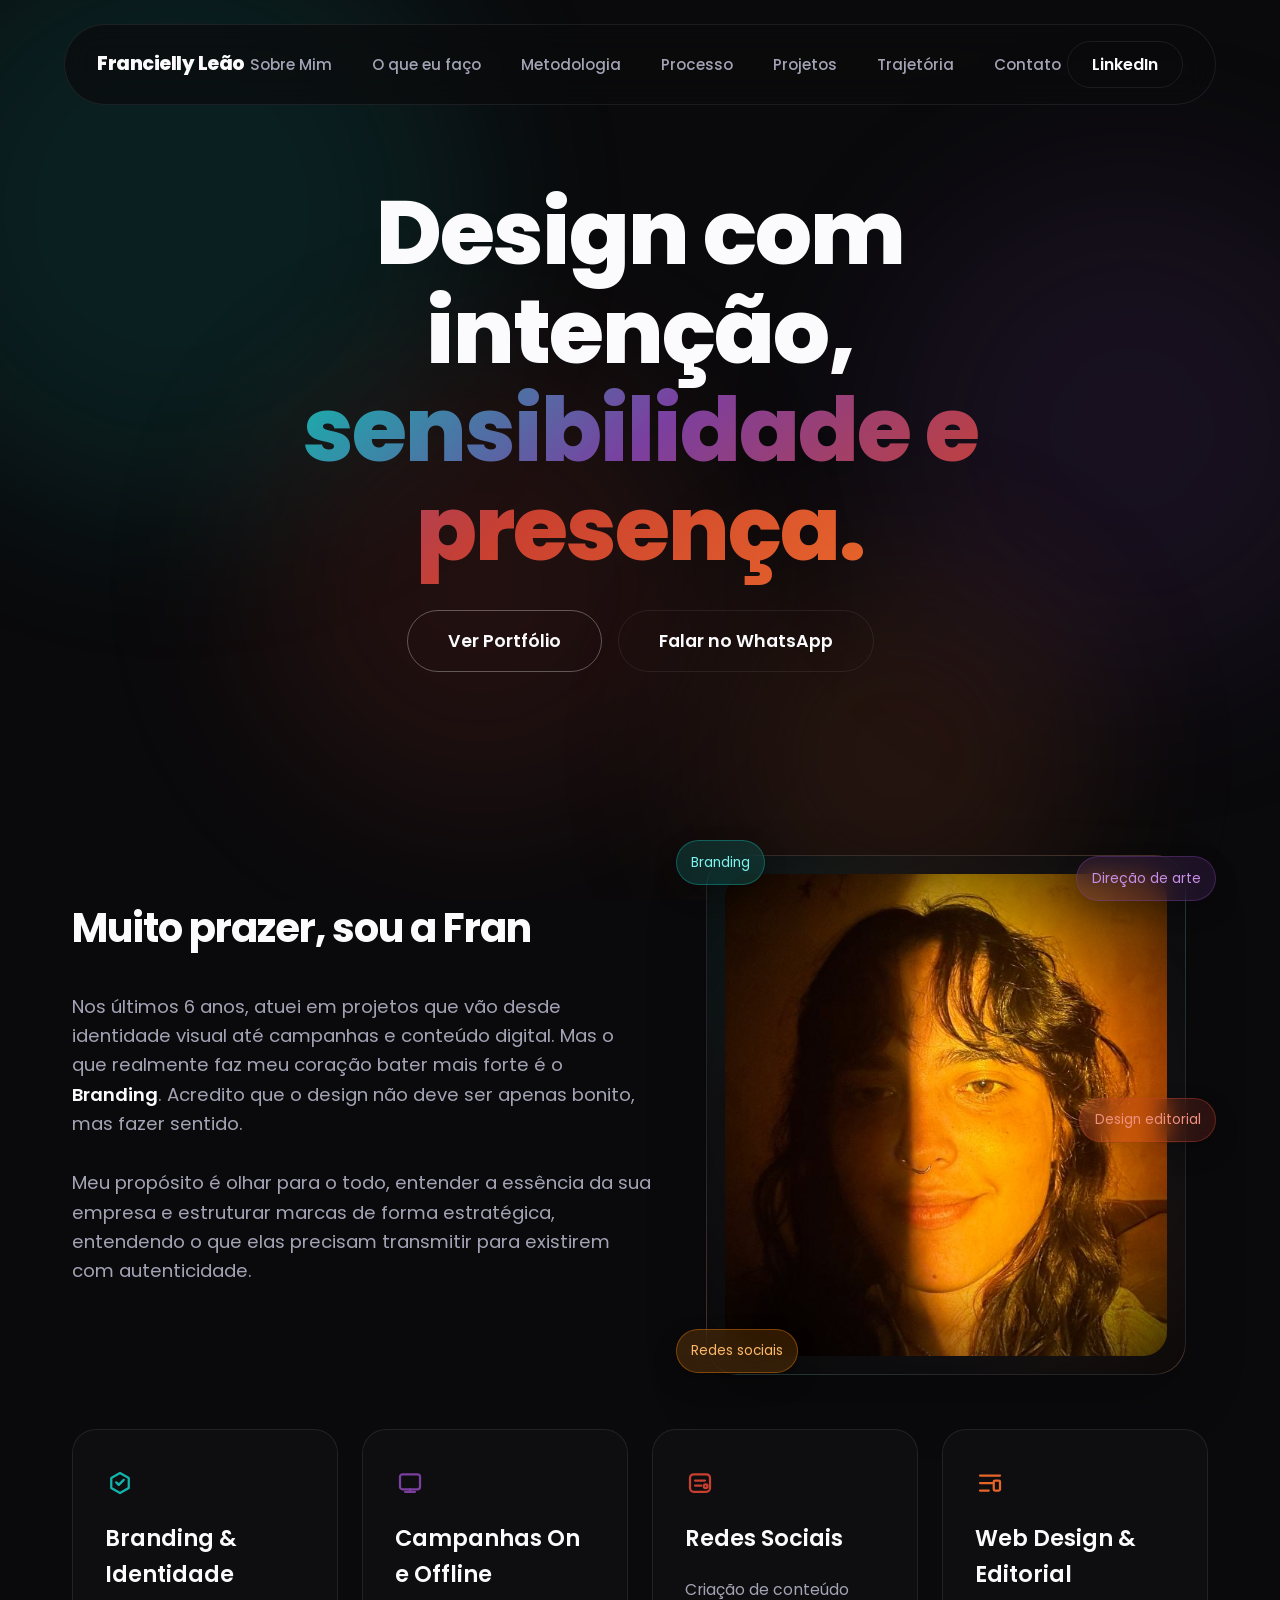
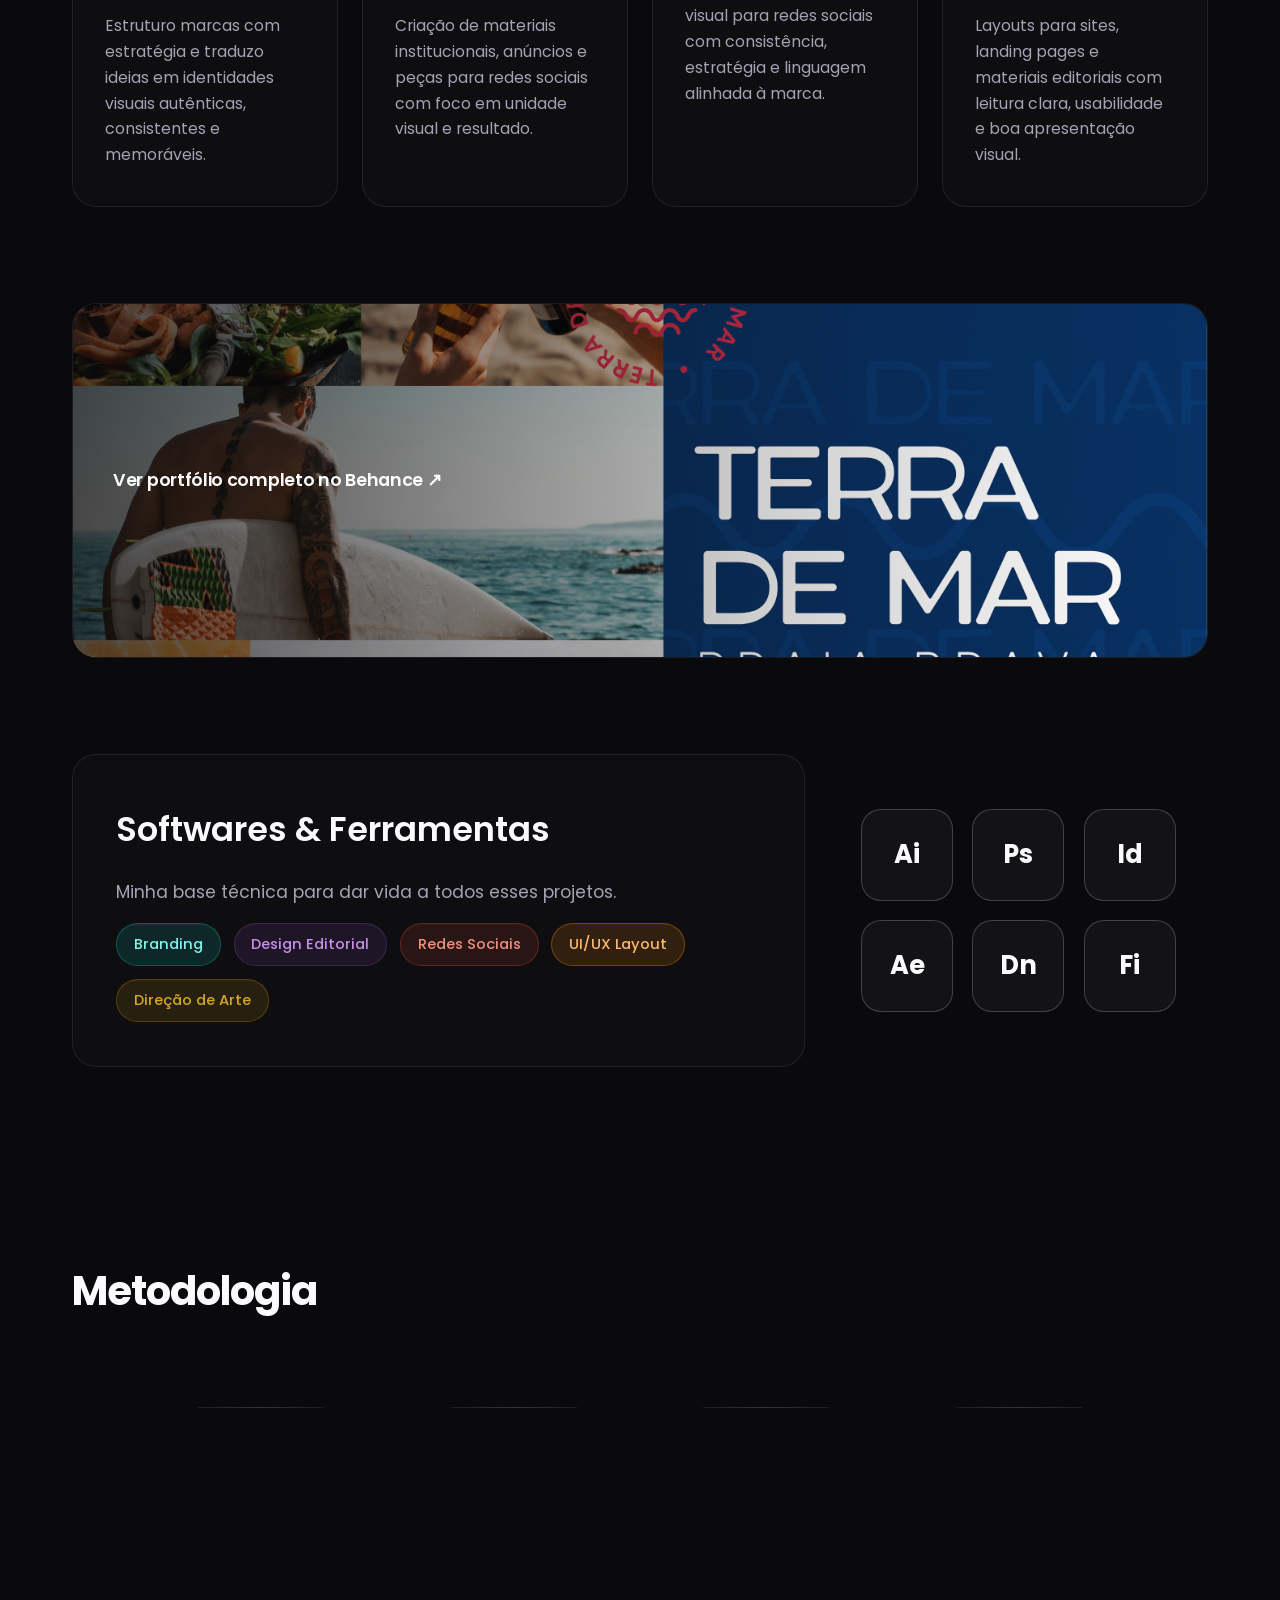
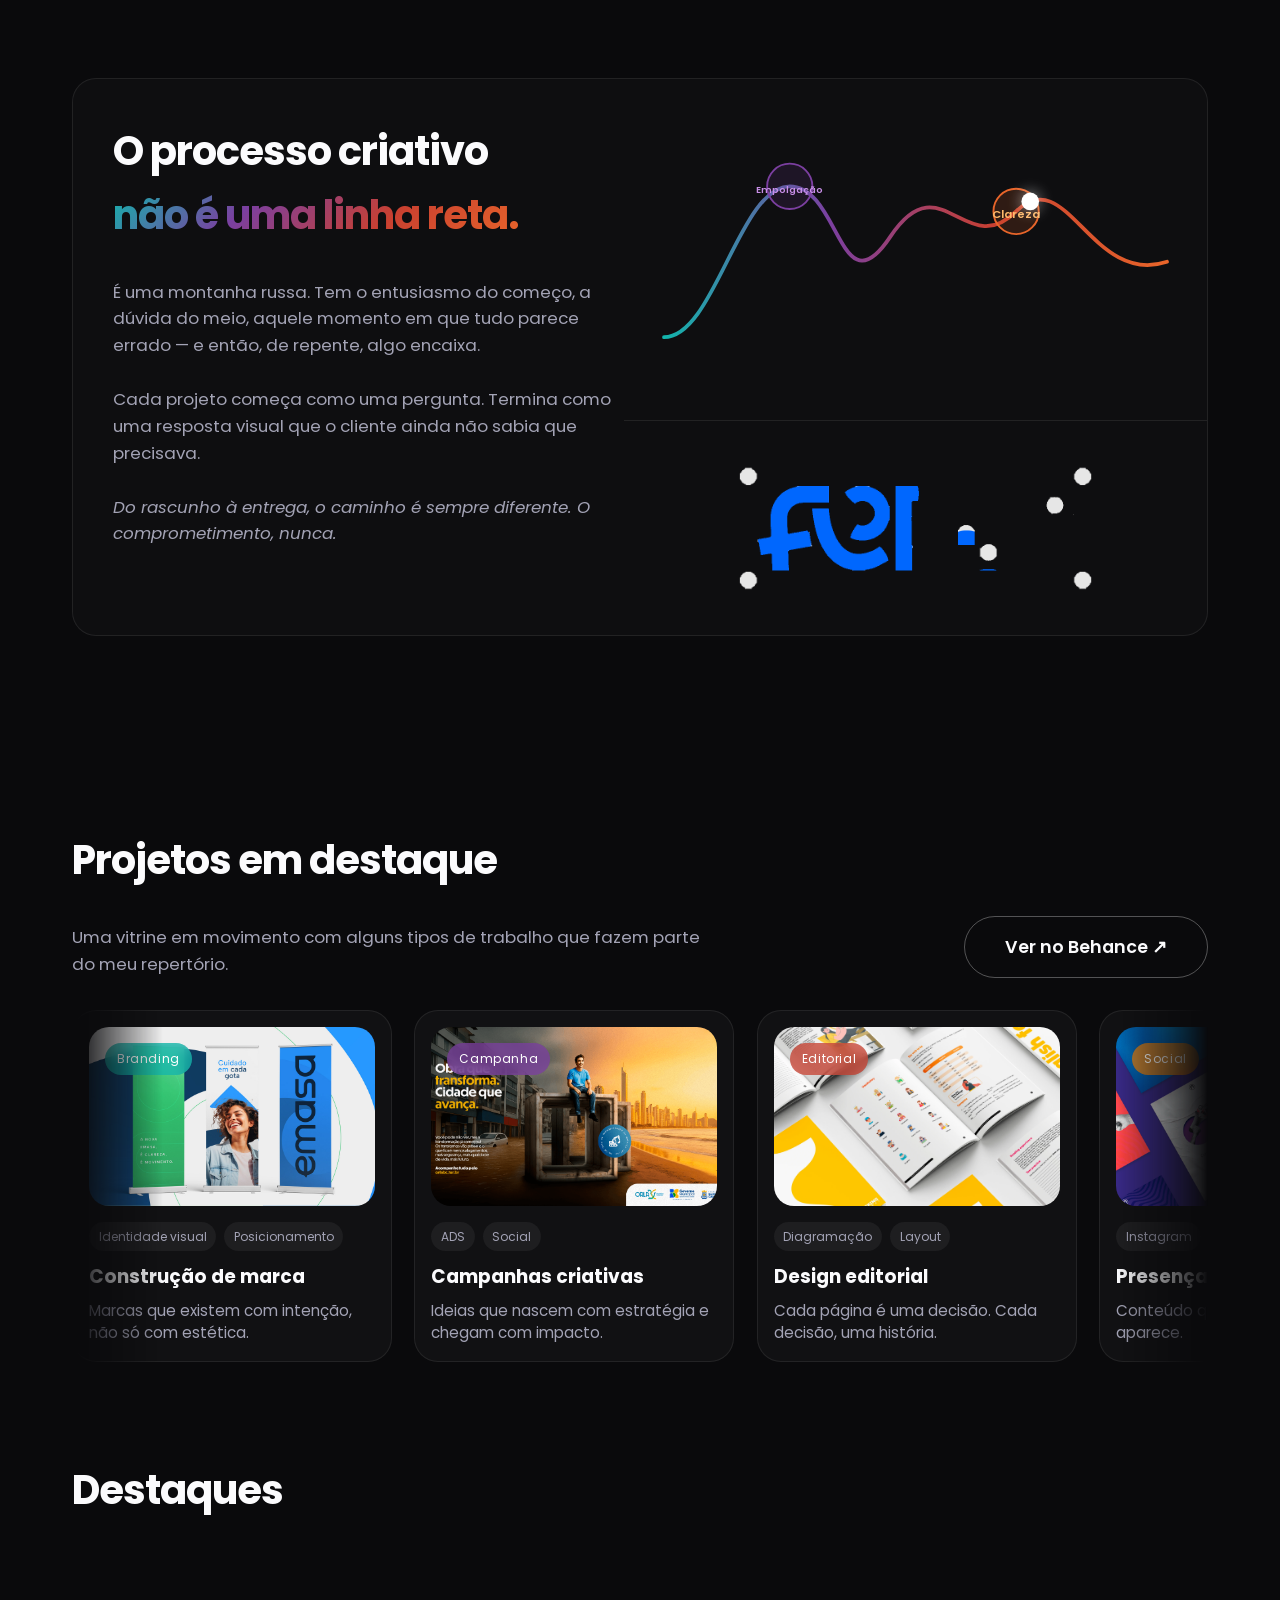
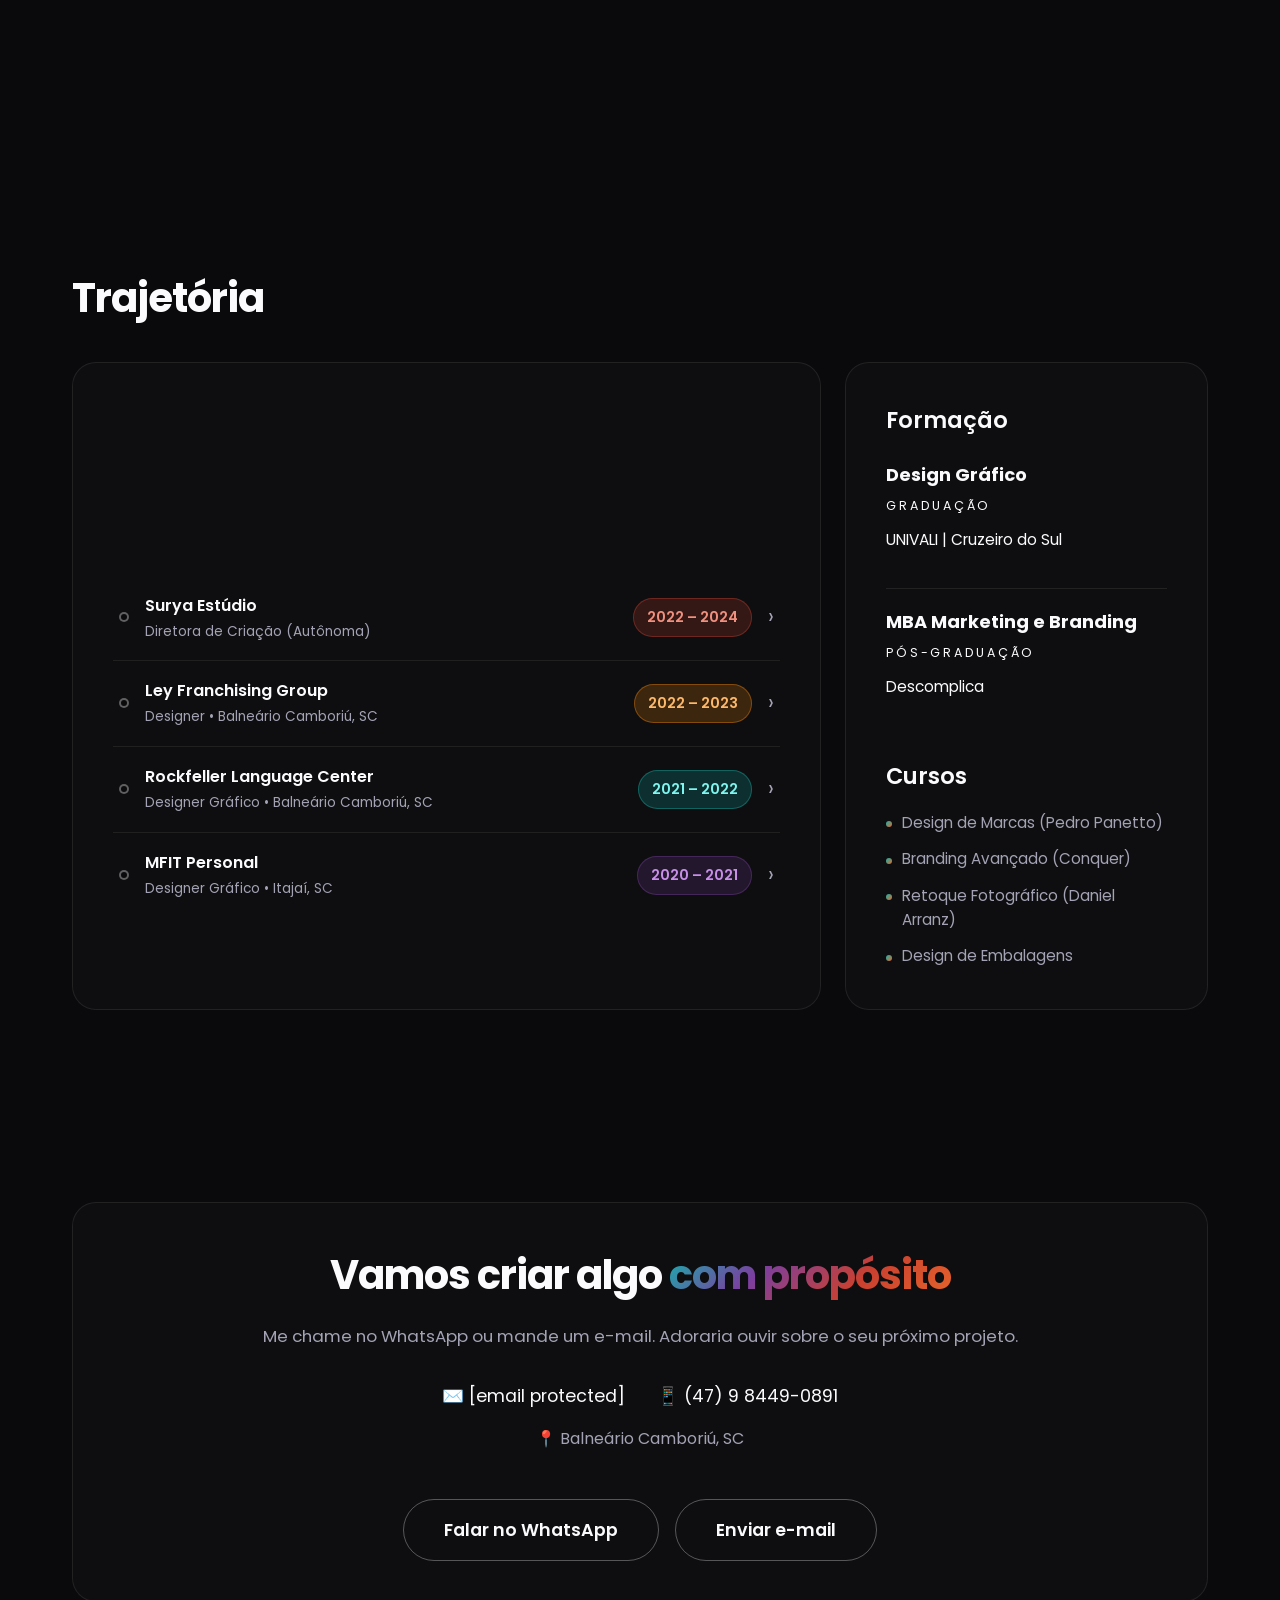
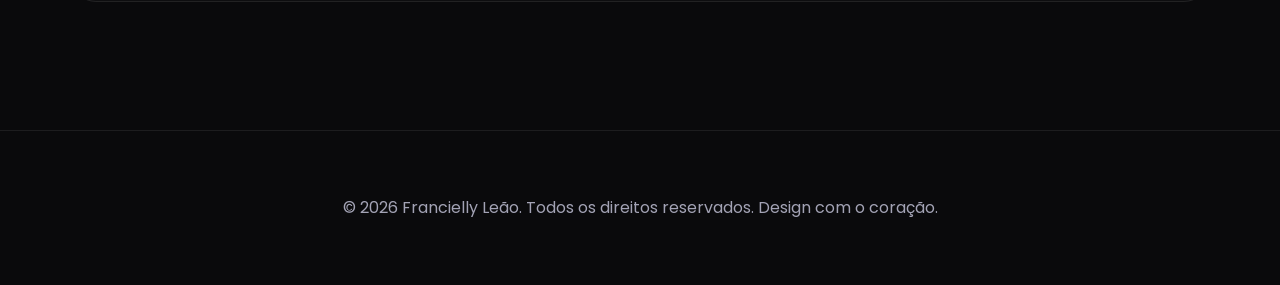
==== index.html @ ca04c1b0 "Refactor responsive styles in index.html Removed outdated media queries for responsiveness and added" ====
<!DOCTYPE html>
<html lang="pt-BR">
<head>
  <meta charset="UTF-8" />
  <meta name="viewport" content="width=device-width, initial-scale=1.0" />
  <title>Francielly Leão | Designer Gráfica & Diretora de Arte</title>
  <meta name="description" content="Portfólio de Francielly Leão — Designer Gráfica e Diretora de Arte especializada em Branding, Identidade Visual e Campanhas. Balneário Camboriú, SC.">
  <meta property="og:title" content="Francielly Leão | Designer Gráfica & Diretora de Arte">
  <meta property="og:description" content="Design com intenção, sensibilidade e presença. Veja meu portfólio.">
  <meta property="og:image" content="fran.jpg">
  <meta property="og:type" content="website">
  
  <link href="https://fonts.googleapis.com/css2?family=Poppins:wght@300;400;500;600;700;800&display=swap" rel="stylesheet">
  
  <style>
    :root {
      --bg-dark: #0a0a0c; 
      --text-light: #FBFBFD;
      --text-muted: #A3A3B5;
      --cor-teal: #12B5AC;
      --cor-purple: #7B3FA0;
      --cor-red: #C94030;
      --cor-orange: #E8652A;
      --card-bg: rgba(255, 255, 255, 0.02);
      --card-border: rgba(255, 255, 255, 0.08);
    }

    * {
      box-sizing: border-box;
      margin: 0;
      padding: 0;
    }

    html {
      scroll-behavior: smooth;
    }

    body {
      font-family: 'Poppins', sans-serif;
      background-color: var(--bg-dark);
      color: var(--text-light);
      overflow-x: hidden;
      line-height: 1.6;
    }

    /* ── Orbes animados no fundo ── */
    .orbs-bg {
      position: fixed;
      inset: 0;
      z-index: -1;
      pointer-events: none;
      overflow: hidden;
    }

    .orb {
      position: absolute;
      border-radius: 50%;
      filter: blur(90px);
      opacity: 0.13;
      will-change: transform;
    }

    .orb-1 {
      width: 600px; height: 600px;
      background: var(--cor-teal);
      top: -10%; left: -10%;
      animation: orbDrift1 18s ease-in-out infinite;
    }
    .orb-2 {
      width: 500px; height: 500px;
      background: var(--cor-purple);
      top: 20%; right: -8%;
      animation: orbDrift2 22s ease-in-out infinite;
    }
    .orb-3 {
      width: 450px; height: 450px;
      background: var(--cor-red);
      bottom: 10%; left: 20%;
      animation: orbDrift3 26s ease-in-out infinite;
    }
    .orb-4 {
      width: 380px; height: 380px;
      background: var(--cor-orange);
      bottom: -5%; right: 15%;
      animation: orbDrift4 20s ease-in-out infinite;
    }

    @keyframes orbDrift1 {
      0%,100% { transform: translate(0,0) scale(1); }
      33%      { transform: translate(80px, 60px) scale(1.08); }
      66%      { transform: translate(-40px, 100px) scale(0.95); }
    }
    @keyframes orbDrift2 {
      0%,100% { transform: translate(0,0) scale(1); }
      40%      { transform: translate(-100px, 80px) scale(1.1); }
      70%      { transform: translate(60px, -60px) scale(0.92); }
    }
    @keyframes orbDrift3 {
      0%,100% { transform: translate(0,0) scale(1); }
      30%      { transform: translate(70px, -80px) scale(1.06); }
      65%      { transform: translate(-80px, 40px) scale(1.12); }
    }
    @keyframes orbDrift4 {
      0%,100% { transform: translate(0,0) scale(1); }
      45%      { transform: translate(-60px, -70px) scale(1.08); }
      75%      { transform: translate(90px, 50px) scale(0.94); }
    }

    header {
      position: fixed;
      top: 24px;
      left: 50%;
      transform: translateX(-50%);
      width: 90%;
      max-width: 1200px;
      background: rgba(10, 10, 12, 0.7);
      backdrop-filter: blur(16px);
      border: 1px solid var(--card-border);
      border-radius: 100px;
      padding: 1rem 2rem;
      display: flex;
      justify-content: space-between;
      align-items: center;
      z-index: 1000;
    }

    .logo {
      font-weight: 800;
      font-size: 1.2rem;
      letter-spacing: -0.5px;
      color: var(--text-light);
    }

    .nav-list {
      list-style: none;
      display: flex;
      gap: 2.5rem;
    }

    .nav-list a {
      color: var(--text-muted);
      text-decoration: none;
      font-weight: 500;
      font-size: 0.95rem;
      transition: color 0.3s ease;
    }

    .nav-list a:hover {
      color: var(--cor-teal);
    }

    .btn-outline {
      border: 1px solid var(--card-border);
      background: transparent;
      color: var(--text-light);
      padding: 0.6rem 1.5rem;
      border-radius: 100px;
      text-decoration: none;
      font-weight: 600;
      transition: all 0.3s ease;
    }

    .btn-outline:hover {
      background: var(--cor-orange);
      border-color: var(--cor-orange);
      color: #fff;
    }

    .hero {
      min-height: 78vh;
      display: flex;
      justify-content: center;
      align-items: center;
      padding: 11.5rem 2rem 4rem;
      position: relative;
      max-width: 1200px;
      margin: 0 auto;
    }

    .hero-shell {
      width: 100%;
      display: grid;
      grid-template-columns: 1fr;
      justify-items: center;
    }

    .hero-content {
      text-align: center;
      position: relative;
      z-index: 1;
      max-width: 900px;
    }

    .hero h1 {
      font-size: clamp(3.2rem, 7vw, 6.2rem);
      font-weight: 800;
      line-height: 1.1;
      letter-spacing: -2px;
      margin: 0 auto 2rem;
      max-width: 840px;
    }

    .text-gradient {
      background: linear-gradient(135deg, var(--cor-teal), var(--cor-purple), var(--cor-red), var(--cor-orange));
      -webkit-background-clip: text;
      -webkit-text-fill-color: transparent;
    }

    .hero-buttons {
      display: flex;
      gap: 1rem;
      justify-content: center;
      flex-wrap: wrap;
    }

    .btn-primary {
      background: var(--cor-teal);
      color: #fff;
      padding: 1rem 2.5rem;
      border-radius: 100px;
      text-decoration: none;
      font-weight: 600;
      font-size: 1.1rem;
      transition: transform 0.3s ease, box-shadow 0.3s ease, opacity 0.3s ease;
      border: none;
      cursor: pointer;
    }

    .btn-primary:hover {
      opacity: 0.88;
      transform: translateY(-3px);
      box-shadow: 0 10px 20px rgba(18, 181, 172, 0.3);
    }

    .btn-secondary {
      background: transparent;
      color: var(--text-light);
      padding: 1rem 2.5rem;
      border-radius: 100px;
      border: 1px solid var(--card-border);
      text-decoration: none;
      font-weight: 600;
      font-size: 1.1rem;
      transition: all 0.3s ease;
    }

    .btn-secondary:hover {
      background: var(--card-bg);
      border-color: var(--text-muted);
    }

    section {
      padding: 6rem 2rem;
      max-width: 1200px;
      margin: 0 auto;
    }

    .section-title {
      font-size: 2.5rem;
      font-weight: 700;
      letter-spacing: -1px;
      margin-bottom: 2rem;
    }

    .sobre-text {
      font-size: 1.15rem;
      color: var(--text-muted);
      max-width: 800px;
      margin-bottom: 3rem;
    }

    .sobre-text strong {
      color: var(--text-light);
      font-weight: 600;
    }

    .about-intro {
      display: grid;
      grid-template-columns: minmax(0, 1.05fr) minmax(320px, 0.95fr);
      gap: 2rem;
      align-items: center;
      margin-bottom: 2rem;
    }

    .about-copy {
      min-width: 0;
    }

    .about-photo-wrap {
      position: relative;
      padding: 1.4rem;
    }

    .about-photo-card {
      position: relative;
      min-height: 520px;
      border-radius: 32px;
      overflow: hidden;
      border: 1px solid rgba(255, 255, 255, 0.08);
      background:
        radial-gradient(circle at top left, rgba(18, 181, 172, 0.18), transparent 34%),
        radial-gradient(circle at bottom right, rgba(232, 101, 42, 0.18), transparent 34%),
        rgba(255, 255, 255, 0.04);
      box-shadow: 0 24px 60px rgba(0, 0, 0, 0.22);
      isolation: isolate;
      transition: transform 0.35s ease, border-color 0.35s ease;
    }

    .about-photo-card:hover {
      transform: translateY(-6px) rotate(-0.6deg);
      border-color: rgba(255, 255, 255, 0.16);
    }

    .about-photo-card::before {
      content: '';
      position: absolute;
      inset: 0;
      background: linear-gradient(180deg, rgba(10, 10, 12, 0.12), rgba(10, 10, 12, 0.3));
      z-index: 1;
      pointer-events: none;
    }

    .about-photo-card::after {
      content: '';
      position: absolute;
      inset: 0;
      background: radial-gradient(circle at center, transparent 48%, rgba(10, 10, 12, 0.9) 100%);
      z-index: 3;
      pointer-events: none;
      mix-blend-mode: multiply;
    }

    .photo-frame {
      position: absolute;
      inset: 20px;
      border-radius: 28px;
      border: 1px dashed rgba(255, 255, 255, 0.16);
      overflow: hidden;
      background:
        linear-gradient(180deg, rgba(255, 255, 255, 0.06), rgba(255, 255, 255, 0.02)),
        linear-gradient(135deg, rgba(18, 181, 172, 0.2), rgba(123, 63, 160, 0.12), rgba(232, 101, 42, 0.14));
      z-index: 0;
    }

    .photo-placeholder {
      position: absolute;
      inset: 18px;
      border-radius: 24px;
      display: flex;
      align-items: center;
      justify-content: center;
      text-align: center;
      padding: 2rem;
      background:
        radial-gradient(circle at 50% 35%, rgba(255, 255, 255, 0.14), transparent 24%),
        linear-gradient(180deg, rgba(10, 10, 12, 0.08), rgba(10, 10, 12, 0.38));
      color: rgba(251, 251, 253, 0.76);
      font-size: 1rem;
      letter-spacing: 0.08em;
      text-transform: uppercase;
      z-index: 2;
    }

    .about-photo {
  position: absolute;
  inset: 18px;
  width: calc(100% - 36px);
  height: calc(100% - 36px);
  object-fit: cover;
  border-radius: 24px;
  z-index: 2;
}

    @keyframes chipFloat1 {
      0%, 100% { transform: translateY(0px) translateX(0px); }
      30%       { transform: translateY(-10px) translateX(4px); }
      60%       { transform: translateY(-5px) translateX(-3px); }
    }
    @keyframes chipFloat2 {
      0%, 100% { transform: translateY(0px) translateX(0px); }
      25%       { transform: translateY(8px) translateX(-5px); }
      65%       { transform: translateY(-7px) translateX(3px); }
    }
    @keyframes chipFloat3 {
      0%, 100% { transform: translateY(0px) translateX(0px); }
      40%       { transform: translateY(-12px) translateX(6px); }
      70%       { transform: translateY(4px) translateX(-2px); }
    }
    @keyframes chipFloat4 {
      0%, 100% { transform: translateY(0px) translateX(0px); }
      20%       { transform: translateY(6px) translateX(4px); }
      55%       { transform: translateY(-9px) translateX(-4px); }
    }

    .photo-chip {
      position: absolute;
      z-index: 4;
      padding: 0.65rem 0.9rem;
      border-radius: 999px;
      background: rgba(10, 10, 12, 0.72);
      border: 1px solid rgba(255, 255, 255, 0.1);
      color: var(--text-light);
      font-size: 0.85rem;
      backdrop-filter: blur(12px);
      box-shadow: 0 10px 24px rgba(0, 0, 0, 0.22);
      white-space: nowrap;
    }

    .photo-chip.top-left {
      top: 0.5rem;
      left: -0.5rem;
      animation: chipFloat1 6s ease-in-out infinite;
    }

    .photo-chip.top-right {
      top: 1.5rem;
      right: -0.5rem;
      animation: chipFloat2 7s ease-in-out infinite;
      animation-delay: 0.8s;
    }

    .photo-chip.middle-right {
      top: 47%;
      right: -0.5rem;
      animation: chipFloat3 8s ease-in-out infinite;
      animation-delay: 1.6s;
    }

    .photo-chip.bottom-left {
      left: -0.5rem;
      bottom: 1.5rem;
      animation: chipFloat4 6.5s ease-in-out infinite;
      animation-delay: 2.4s;
    }

    .insights-grid {
      display: grid;
      grid-template-columns: repeat(4, minmax(0, 1fr));
      gap: 1.25rem;
    }

    .insights-section {
      padding-top: 0;
      padding-bottom: 2.5rem;
    }

    .insights-section .section-title {
      margin-bottom: 1.5rem;
    }

    .insight-card {
      min-height: 100%;
      border-radius: 24px;
      border: 1px solid var(--card-border);
      background: rgba(255, 255, 255, 0.03);
      padding: 1.4rem;
    }

    .insight-card strong {
      display: block;
      font-size: 1.75rem;
      margin-bottom: 0.6rem;
      color: var(--text-light);
    }

    .insight-card h3 {
      margin-bottom: 0.65rem;
      color: var(--text-light);
      font-size: 1.05rem;
    }

    .insight-card p {
      color: var(--text-muted);
      font-size: 0.95rem;
      line-height: 1.6;
    }

    .bento-grid {
      display: grid;
      grid-template-columns: repeat(auto-fit, minmax(320px, 1fr));
      gap: 1.5rem;
    }

    .services-layout {
      display: flex;
      flex-direction: column;
      gap: 6rem;
    }

    .services-grid {
      display: grid;
      grid-template-columns: repeat(4, minmax(0, 1fr));
      gap: 1.5rem;
      grid-auto-rows: 1fr;
    }

    .card {
      background: var(--card-bg);
      border: 1px solid var(--card-border);
      border-radius: 24px;
      padding: 2.5rem;
      transition: all 0.4s ease;
      position: relative;
    }

    .card:hover {
      background: rgba(255, 255, 255, 0.04);
      border-color: rgba(255, 255, 255, 0.15);
      transform: translateY(-5px);
    }

    @media (min-width: 768px) {
      .card-large {
        grid-column: span 2;
      }
    }

    .card h3 {
      font-size: 1.4rem;
      margin-bottom: 1rem;
      font-weight: 600;
      color: var(--text-light);
    }

    .card p {
      color: var(--text-muted);
      font-size: 1.05rem;
    }

    .service-card {
      min-height: 100%;
      height: 100%;
      min-height: 360px;
      display: flex;
      flex-direction: column;
      justify-content: flex-start;
      padding: 2.35rem 2rem;
    }

    .service-icon {
      width: 58px;
      height: 58px;
      border-radius: 18px;
      display: inline-flex;
      justify-content: center;
      align-items: center;
      margin-bottom: 1.25rem;
      background: linear-gradient(135deg, rgba(18, 181, 172, 0.22), rgba(123, 63, 160, 0.2));
      border: 1px solid rgba(255, 255, 255, 0.08);
      color: var(--text-light);
    }

    .service-icon svg {
      width: 28px;
      height: 28px;
      stroke: currentColor;
      fill: none;
      stroke-width: 1.8;
      stroke-linecap: round;
      stroke-linejoin: round;
    }

    .service-card h3 {
      margin-bottom: 1.25rem;
    }

    .service-card p {
      font-size: 0.98rem;
      line-height: 1.65;
      overflow-wrap: anywhere;
    }

    .pill-container {
      display: flex;
      flex-wrap: wrap;
      gap: 0.8rem;
      margin-top: 2.2rem;
    }

    .pill {
      border: 1px solid rgba(255, 255, 255, 0.06);
      padding: 0.56rem 1.05rem;
      border-radius: 100px;
      font-size: 0.92rem;
      font-weight: 500;
      color: var(--text-light);
      background: rgba(5, 5, 7, 0.9);
      box-shadow: inset 0 1px 0 rgba(255, 255, 255, 0.03);
    }

    .tools-section {
      display: grid;
      grid-template-columns: minmax(0, 1.45fr) minmax(320px, 0.75fr);
      gap: 1.5rem;
      align-items: stretch;
    }

    .tools-info-card,
    .tools-software-card {
      min-height: 100%;
    }

    .tools-info-card {
      padding: 3rem 2.7rem 2.7rem;
    }

    .tools-info-card h3 {
      font-size: 2.1rem;
      margin-bottom: 1.4rem;
      color: var(--text-light);
    }

    .tools-info-card p {
      max-width: 620px;
      font-size: 1.08rem;
      color: var(--text-muted);
      margin: 0;
    }

    .tools-pills {
      margin-top: 1rem;
    }

    .tools-software-standalone {
      display: flex;
      align-items: center;
      justify-content: center;
      padding: 1rem 0;
    }

    .software-grid {
      display: grid;
      grid-template-columns: repeat(3, 92px);
      grid-template-rows: repeat(2, 92px);
      gap: 1.2rem;
      justify-content: center;
    }

    .software-box {
      width: 92px;
      height: 92px;
      border: 1px solid rgba(255,255,255,0.15);
      border-radius: 20px;
      display: flex;
      justify-content: center;
      align-items: center;
      font-weight: 700;
      font-size: 1.6rem;
      color: var(--text-light);
      background: rgba(255,255,255,0.03);
      transition: all 0.3s ease;
    }

    .software-box:hover {
      background: var(--cor-purple);
      border-color: var(--cor-purple);
      color: #fff;
      transform: scale(1.06);
    }

    .timeline-stack {
      position: relative;
      display: flex;
      flex-direction: column;
      gap: 1.5rem;
      margin-top: 2rem;
      padding-left: 4.25rem;
      --timeline-progress: 0%;
    }

    .timeline-stack::before,
    .timeline-stack::after {
      content: '';
      position: absolute;
      left: 11px;
      top: 0;
      width: 2px;
      border-radius: 999px;
      pointer-events: none;
    }

    .timeline-stack::before {
      height: 100%;
      background: rgba(255, 255, 255, 0.12);
    }

    .timeline-stack::after {
      height: var(--timeline-progress);
      background: rgba(255, 255, 255, 0.45);
    }

    .timeline-card {
      position: relative;
      border-radius: 24px;
      border: 1px solid var(--card-border);
      background: rgba(255, 255, 255, 0.03);
      padding: 1.7rem 1.7rem 1.55rem;
      overflow: visible;
      transition: opacity 0.8s ease, transform 0.8s ease, border-color 0.35s ease, background 0.35s ease;
      transition-delay: var(--delay, 0s);
    }

    .timeline-node {
      position: absolute;
      left: -3.75rem;
      top: 1.7rem;
      width: 18px;
      height: 18px;
      border-radius: 50%;
      background: var(--bg-dark);
      border: 3px solid rgba(255, 255, 255, 0.42);
      box-shadow: 0 0 0 8px rgba(10, 10, 12, 0.96);
    }

    .timeline-card:hover {
      background: rgba(255, 255, 255, 0.05);
      border-color: rgba(255, 255, 255, 0.14);
    }

    .timeline-top {
      display: flex;
      justify-content: space-between;
      gap: 1rem;
      align-items: flex-start;
      margin-bottom: 1rem;
    }

    .timeline-date {
      color: var(--cor-teal);
      font-weight: 600;
      font-size: 0.88rem;
      display: inline-flex;
      padding: 0.45rem 0.8rem;
      border-radius: 999px;
      background: rgba(18, 181, 172, 0.1);
      border: 1px solid rgba(18, 181, 172, 0.2);
    }

    .timeline-role {
      font-size: 1.22rem;
      font-weight: 600;
      margin-bottom: 0.45rem;
      color: var(--text-light);
    }

    .timeline-company {
      font-size: 0.98rem;
      color: var(--text-muted);
      font-weight: 400;
      margin-bottom: 0.95rem;
    }

    .timeline-card p {
      font-size: 1rem;
      line-height: 1.65;
    }

    .scroll-reveal {
      opacity: 0;
      transform: translateY(36px);
    }

    .reveal-ready .scroll-reveal.is-visible {
      opacity: 1;
      transform: translateY(0);
    }

    .education-list {
      display: flex;
      flex-direction: column;
      gap: 1.1rem;
      margin-top: 1rem;
    }

    .education-item {
      padding: 1.2rem 0;
      border-top: 1px solid rgba(255, 255, 255, 0.08);
    }

    .education-item:first-child {
      border-top: none;
      padding-top: 0.4rem;
    }

    .education-item h4 {
      font-size: 1.12rem;
      margin-bottom: 0.35rem;
      color: var(--text-light);
    }

    .education-level {
      display: block;
      color: var(--cor-teal);
      font-size: 0.92rem;
      font-weight: 600;
      margin-bottom: 0.8rem;
    }

    .education-school {
      display: block;
      color: var(--text-muted);
      font-size: 0.96rem;
      line-height: 1.5;
    }

    .courses-heading {
      margin-top: 2.6rem;
    }

    .course-list {
      list-style: none;
      margin-top: 1rem;
      display: flex;
      flex-direction: column;
      gap: 0.75rem;
    }

    .course-list li {
      color: var(--text-muted);
      font-size: 0.95rem;
      padding-left: 1rem;
      position: relative;
    }

    .course-list li::before {
      content: '';
      position: absolute;
      left: 0;
      top: 0.65rem;
      width: 6px;
      height: 6px;
      border-radius: 50%;
      background: var(--cor-orange);
    }

/* ===== PROJETOS ===== */

.projects-head {
  display: flex;
  justify-content: space-between;
  align-items: end;
  gap: 2rem;
  margin-bottom: 2rem;
}

.projects-copy {
  max-width: 640px;
}

.projects-copy p {
  color: var(--text-muted);
  font-size: 1.05rem;
}

.projects-carousel {
  position: relative;
  overflow: hidden;
  width: 100%;
  mask-image: linear-gradient(90deg, transparent 0, black 8%, black 92%, transparent 100%);
  -webkit-mask-image: linear-gradient(90deg, transparent 0, black 8%, black 92%, transparent 100%);
}

.projects-track {
  display: flex;
  gap: 1.4rem;
  width: fit-content;
  animation: carouselScroll 28s linear infinite;
  will-change: transform;
}

.projects-carousel:hover .projects-track {
  animation-play-state: paused;
}

.project-card {
  width: 320px;
  min-width: 320px;
  flex: 0 0 320px;
  text-decoration: none;
  color: inherit;
  border: 1px solid var(--card-border);
  border-radius: 24px;
  background: rgba(255, 255, 255, 0.03);
  padding: 1rem;
  transition: all 0.3s ease;
}

.project-card:hover {
  transform: translateY(-6px);
  border-color: rgba(255, 255, 255, 0.15);
  background: rgba(255, 255, 255, 0.05);
}

.project-image {
  position: relative;
  aspect-ratio: 16 / 10;
  border-radius: 20px;
  overflow: hidden;
  margin-bottom: 1rem;
}

.project-photo {
  position: absolute;
  inset: 0;
  width: 100%;
  height: 100%;
  object-fit: cover;
}

.project-type {
  position: absolute;
  top: 1rem;
  left: 1rem;
  z-index: 2;
  padding: 0.4rem 0.75rem;
  border-radius: 999px;
  font-size: 0.75rem;
  letter-spacing: 0.05em;
  background: rgba(0, 0, 0, 0.6);
  backdrop-filter: blur(6px);
  color: #fff;
}

.project-meta {
  display: flex;
  gap: 0.5rem;
  flex-wrap: wrap;
  margin-bottom: 0.7rem;
}

.project-meta span {
  font-size: 0.75rem;
  padding: 0.3rem 0.6rem;
  border-radius: 999px;
  background: rgba(255, 255, 255, 0.05);
  color: var(--text-muted);
}

.project-card h3 {
  margin-bottom: 0.5rem;
  color: var(--text-light);
}

.project-card p {
  font-size: 0.95rem;
  color: var(--text-muted);
  line-height: 1.5;
}

@keyframes carouselScroll {
  from {
    transform: translateX(0);
  }
  to {
    transform: translateX(-50%);
  }
}

@keyframes tagFloat {
  0%, 100% { transform: translateY(0px) translateX(var(--float-x, 0px)); }
  33%       { transform: translateY(-8px) translateX(var(--float-x, 0px)); }
  66%       { transform: translateY(4px) translateX(var(--float-x, 0px)); }
}

/* Reduced motion */
@media (prefers-reduced-motion: reduce) {
  .projects-track {
    animation: none;
  }
}

    .contact-info {
      display: flex;
      flex-direction: column;
      gap: 1rem;
      margin-top: 2rem;
    }

    .contact-info a {
      color: var(--text-light);
      text-decoration: none;
      font-size: 1.1rem;
      transition: color 0.3s;
    }

    .contact-info a:hover {
      color: var(--cor-orange);
    }

    footer {
      text-align: center;
      padding: 4rem 2rem;
      border-top: 1px solid var(--card-border);
      color: var(--text-muted);
      margin-top: 2rem;
    }

    .menu-toggle {
      display: none;
      flex-direction: column;
      gap: 6px;
      cursor: pointer;
    }

    .menu-toggle span {
      width: 30px;
      height: 2px;
      background: var(--text-light);
      border-radius: 2px;
    }


    /* ── Gradiente reutilizável ── */
    .grad-text {
      background: linear-gradient(135deg, var(--cor-teal), var(--cor-purple), var(--cor-red), var(--cor-orange));
      -webkit-background-clip: text;
      -webkit-text-fill-color: transparent;
      background-clip: text;
    }

    /* ── Botão Portfólio — branco, sem cor ── */
    .btn-portfolio {
      background: transparent;
      color: var(--text-light);
      padding: 1rem 2.5rem;
      border-radius: 100px;
      border: 1.5px solid rgba(255,255,255,0.3);
      text-decoration: none;
      font-weight: 600;
      font-size: 1.1rem;
      transition: all 0.3s ease;
    }
    .btn-portfolio:hover {
      background: rgba(255,255,255,0.08);
      border-color: rgba(255,255,255,0.6);
      transform: translateY(-3px);
    }

    /* ── Chips coloridos/translúcidos ── */
    .chip-teal   { background: rgba(18, 181, 172, 0.18); border-color: rgba(18, 181, 172, 0.4);  color: #7ef5ef; }
    .chip-purple { background: rgba(123, 63, 160, 0.18); border-color: rgba(123, 63, 160, 0.4); color: #c88fe8; }
    .chip-red    { background: rgba(201, 64, 48, 0.18);  border-color: rgba(201, 64, 48, 0.4);  color: #f0907f; }
    .chip-orange { background: rgba(244, 133, 7, 0.18);  border-color: rgba(244, 133, 7, 0.4);  color: #fdb96b; }

    /* ── Ícones de serviço — sem fundo, cor individual ── */
    .service-icon {
      background: none !important;
      border: none !important;
      padding: 0;
      margin-bottom: 1rem;
      width: auto;
      height: auto;
      display: block;
    }
    .service-icon svg { width: 30px; height: 30px; }
    .icon-teal   svg { stroke: var(--cor-teal); }
    .icon-purple svg { stroke: var(--cor-purple); }
    .icon-red    svg { stroke: var(--cor-red); }
    .icon-orange svg { stroke: var(--cor-orange); }

    /* ── Todos os títulos brancos ── */
    .card h3, .service-card h3, .tools-info-card h3,
    .section-title, .timeline-role, .insight-card h3, .education-item h4 {
      color: var(--text-light) !important;
    }

    /* ── Datas da trajetória — translúcidas, cada cor ── */
    .timeline-date {
      font-weight: 600;
      font-size: 0.88rem;
      display: inline-flex;
      padding: 0.45rem 0.8rem;
      border-radius: 999px;
      color: #fff !important;
      border: 1px solid transparent !important;
    }
    .timeline-card:nth-child(1) .timeline-date { background: rgba(18, 181, 172, 0.2) !important;  border-color: rgba(18, 181, 172, 0.4) !important;  color: #7ef5ef !important; }
    .timeline-card:nth-child(2) .timeline-date { background: rgba(123, 63, 160, 0.2) !important; border-color: rgba(123, 63, 160, 0.4) !important; color: #c88fe8 !important; }
    .timeline-card:nth-child(3) .timeline-date { background: rgba(201, 64, 48, 0.2) !important;  border-color: rgba(201, 64, 48, 0.4) !important;  color: #f0907f !important; }
    .timeline-card:nth-child(4) .timeline-date { background: rgba(244, 133, 7, 0.2) !important;  border-color: rgba(244, 133, 7, 0.4) !important;  color: #fdb96b !important; }
    .timeline-card:nth-child(5) .timeline-date { background: rgba(18, 181, 172, 0.2) !important;  border-color: rgba(18, 181, 172, 0.4) !important;  color: #7ef5ef !important; }
    .timeline-card:nth-child(6) .timeline-date { background: rgba(123, 63, 160, 0.2) !important; border-color: rgba(123, 63, 160, 0.4) !important; color: #c88fe8 !important; }

    /* ── education-level — maiúsculo, espaçado, branco ── */
    .education-item:nth-child(1) .education-level,
    .education-item:nth-child(2) .education-level {
      color: var(--text-light) !important;
      -webkit-text-fill-color: var(--text-light) !important;
      text-transform: uppercase;
      letter-spacing: 0.22em;
      font-size: 0.78rem;
      font-weight: 400;
    }
    .education-school { color: var(--text-light) !important; }
    .education-item h4 { color: var(--text-light) !important; }

    /* ── course-list bullet com gradiente (via pseudo) ── */
    .course-list li::before {
      background: linear-gradient(135deg, var(--cor-teal), var(--cor-orange)) !important;
    }

    /* ── btn-primary (WhatsApp) cor sólida teal ── */
    .btn-primary {
      background: var(--cor-teal) !important;
      color: #fff !important;
      border: none !important;
    }
    .btn-primary:hover {
      opacity: 0.88;
      transform: translateY(-3px);
      box-shadow: 0 10px 24px rgba(18, 181, 172, 0.3) !important;
    }

    /* ── btn-outline (LinkedIn) hover teal ── */
    .btn-outline:hover {
      background: var(--cor-teal) !important;
      border-color: var(--cor-teal) !important;
      color: #fff !important;
    }

    /* ── Ícones software brancos ── */
    .software-box {
      border-color: rgba(255,255,255,0.2) !important;
      color: var(--text-light) !important;
      background: rgba(255,255,255,0.04) !important;
      animation: softBlink 3s ease-in-out infinite;
    }
    .software-box:nth-child(1) { animation-delay: 0s; }
    .software-box:nth-child(2) { animation-delay: 0.5s; }
    .software-box:nth-child(3) { animation-delay: 1s; }
    .software-box:nth-child(4) { animation-delay: 1.5s; }
    .software-box:nth-child(5) { animation-delay: 2s; }
    .software-box:nth-child(6) { animation-delay: 2.5s; }

    .software-box:nth-child(1):hover { background: rgba(18,181,172,0.85) !important;  border-color: var(--cor-teal) !important;   color: #fff !important; animation: none; opacity: 1; }
    .software-box:nth-child(2):hover { background: rgba(123,63,160,0.85) !important;  border-color: var(--cor-purple) !important; color: #fff !important; animation: none; opacity: 1; }
    .software-box:nth-child(3):hover { background: rgba(201,64,48,0.85) !important;   border-color: var(--cor-red) !important;    color: #fff !important; animation: none; opacity: 1; }
    .software-box:nth-child(4):hover { background: rgba(244,133,7,0.85) !important;   border-color: var(--cor-orange) !important; color: #fff !important; animation: none; opacity: 1; }
    .software-box:nth-child(5):hover { background: rgba(18,181,172,0.85) !important;  border-color: var(--cor-teal) !important;   color: #fff !important; animation: none; opacity: 1; }
    .software-box:nth-child(6):hover { background: rgba(123,63,160,0.85) !important;  border-color: var(--cor-purple) !important; color: #fff !important; animation: none; opacity: 1; }

    /* ── Animação flutuante hero — só o h1 ── */
    @keyframes heroFloat {
      0%, 100% { transform: translateY(0px); }
      40%       { transform: translateY(-10px); }
      70%       { transform: translateY(-5px); }
    }
    .hero h1 {
      animation: heroFloat 7s ease-in-out infinite;
    }

    /* ── Insight cards — scale no hover ── */
    .insight-card {
      transition: transform 0.35s ease, border-color 0.35s ease, background 0.35s ease;
      cursor: default;
    }
    .insight-card:hover {
      transform: scale(1.06);
      border-color: rgba(255, 255, 255, 0.2);
      background: rgba(255, 255, 255, 0.07);
    }

    /* ── Project type tags coloridas ── */
    .pt-teal   { background: rgba(18, 181, 172, 0.75) !important; color: #fff !important; }
    .pt-purple { background: rgba(123, 63, 160, 0.75) !important; color: #fff !important; }
    .pt-red    { background: rgba(201, 64, 48, 0.75) !important;  color: #fff !important; }
    .pt-orange { background: rgba(244, 133, 7, 0.75) !important;  color: #fff !important; }

    /* ── Pills coloridas (sem repetir) ── */
    .pill-teal   { background: rgba(18, 181, 172, 0.15) !important; border-color: rgba(18, 181, 172, 0.35) !important; color: #7ef5ef !important; }
    .pill-purple { background: rgba(123, 63, 160, 0.15) !important; border-color: rgba(123, 63, 160, 0.35) !important; color: #c88fe8 !important; }
    .pill-red    { background: rgba(201, 64, 48, 0.15) !important;  border-color: rgba(201, 64, 48, 0.35) !important;  color: #f0907f !important; }
    .pill-orange { background: rgba(244, 133, 7, 0.15) !important;  border-color: rgba(244, 133, 7, 0.35) !important;  color: #fdb96b !important; }
    .pill-yellow { background: rgba(180, 130, 10, 0.15) !important; border-color: rgba(180, 130, 10, 0.35) !important; color: #d4a827 !important; }

    /* ── Contato: email e tel lado a lado ── */
    .contact-row {
      display: flex;
      gap: 2rem;
      justify-content: center;
      flex-wrap: wrap;
    }

    /* ── Acordeão trajetória ── */
    .accordion-list {
      display: flex;
      flex-direction: column;
      gap: 0;
    }

    .acc-item {
      border-bottom: 1px solid rgba(255,255,255,0.07);
    }
    .acc-item:last-child { border-bottom: none; }

    .acc-summary {
      list-style: none;
      display: flex;
      align-items: center;
      gap: 1rem;
      padding: 1.1rem 0.4rem;
      cursor: pointer;
      user-select: none;
      transition: background 0.2s ease;
      border-radius: 12px;
    }
    .acc-summary::-webkit-details-marker { display: none; }
    .acc-summary:hover { background: rgba(255,255,255,0.03); }

    .timeline-node-dot {
      width: 10px;
      height: 10px;
      border-radius: 50%;
      border: 2px solid rgba(255,255,255,0.35);
      background: var(--bg-dark);
      flex-shrink: 0;
    }
    .acc-item[open] .timeline-node-dot {
      border-color: var(--cor-teal);
      background: var(--cor-teal);
    }

    .acc-title {
      flex: 1;
      display: flex;
      flex-direction: column;
      gap: 0.15rem;
      min-width: 0;
    }
    .acc-role {
      font-size: 1rem;
      font-weight: 600;
      color: var(--text-light);
      white-space: nowrap;
      overflow: hidden;
      text-overflow: ellipsis;
    }
    .acc-company {
      font-size: 0.85rem;
      color: var(--text-muted);
    }

    .acc-chevron {
      font-size: 1.3rem;
      color: var(--text-muted);
      transform: rotate(0deg);
      transition: transform 0.3s ease;
      flex-shrink: 0;
      line-height: 1;
    }
    .acc-item[open] .acc-chevron {
      transform: rotate(90deg);
      color: var(--cor-teal);
    }

    .acc-body {
      padding: 0 0.4rem 1.1rem 1.6rem;
      animation: accOpen 0.25s ease;
    }
    .acc-body p {
      font-size: 0.95rem;
      color: var(--text-muted);
      line-height: 1.65;
    }

    @keyframes accOpen {
      from { opacity: 0; transform: translateY(-6px); }
      to   { opacity: 1; transform: translateY(0); }
    }

    /* Datas dentro do acordeão — cores por nth-child */
    .acc-item:nth-child(1) .timeline-date { background: rgba(18,181,172,0.2) !important; border-color: rgba(18,181,172,0.4) !important; color: #7ef5ef !important; }
    .acc-item:nth-child(2) .timeline-date { background: rgba(123,63,160,0.2) !important; border-color: rgba(123,63,160,0.4) !important; color: #c88fe8 !important; }
    .acc-item:nth-child(3) .timeline-date { background: rgba(201,64,48,0.2)  !important; border-color: rgba(201,64,48,0.4)  !important; color: #f0907f !important; }
    .acc-item:nth-child(4) .timeline-date { background: rgba(244,133,7,0.2)  !important; border-color: rgba(244,133,7,0.4)  !important; color: #fdb96b !important; }
    .acc-item:nth-child(5) .timeline-date { background: rgba(18,181,172,0.2) !important; border-color: rgba(18,181,172,0.4) !important; color: #7ef5ef !important; }
    .acc-item:nth-child(6) .timeline-date { background: rgba(123,63,160,0.2) !important; border-color: rgba(123,63,160,0.4) !important; color: #c88fe8 !important; }

    /* ── Metodologia ── */
    .metodologia-grid {
      display: grid;
      grid-template-columns: repeat(4, 1fr);
      gap: 1.25rem;
    }

    .metodo-card {
      background: var(--card-bg);
      border: 1px solid var(--card-border);
      border-radius: 24px;
      padding: 2rem 1.75rem;
      transition: transform 0.3s ease, border-color 0.3s ease, background 0.3s ease;
    }

    .metodo-card:hover {
      transform: translateY(-5px);
      border-color: rgba(255,255,255,0.15);
      background: rgba(255,255,255,0.04);
    }

    /* ── Metodologia — círculos ── */
    .metodologia-grid {
      display: flex;
      flex-direction: column;
      gap: 2.5rem;
    }

    .metodo-circles {
      display: flex;
      align-items: center;
      gap: 0;
      width: 100%;
    }

    .metodo-circle {
      display: flex;
      flex-direction: column;
      align-items: center;
      gap: 0.75rem;
      flex: 1;
      opacity: 0;
      transform: translateY(16px);
      transition: opacity 0.5s ease, transform 0.5s ease;
    }

    .metodo-circle.is-visible {
      opacity: 1;
      transform: translateY(0);
    }

    .metodo-circle-ring {
      width: 72px;
      height: 72px;
      border-radius: 50%;
      border: 1.5px solid;
      display: flex;
      align-items: center;
      justify-content: center;
      font-size: 0.75rem;
      font-weight: 700;
      letter-spacing: 0.05em;
      transition: transform 0.3s ease, background 0.3s ease;
    }

    .metodo-circle:hover .metodo-circle-ring {
      transform: scale(1.1);
    }

    .metodo-circle-ring.c-teal   { border-color: #12B5AC; color: #7ef5ef; background: rgba(18,181,172,0.1); }
    .metodo-circle-ring.c-purple { border-color: #7B3FA0; color: #c88fe8; background: rgba(123,63,160,0.1); }
    .metodo-circle-ring.c-red    { border-color: #C94030; color: #f0907f; background: rgba(201,64,48,0.1); }
    .metodo-circle-ring.c-orange { border-color: #E8652A; color: #fdb96b; background: rgba(232,101,42,0.1); }

    .metodo-circle-label {
      font-size: 0.82rem;
      font-weight: 600;
      color: var(--text-light);
      text-align: center;
    }

    .metodo-connector {
      flex: 0 0 auto;
      height: 1px;
      width: 100%;
      flex: 1;
      background: linear-gradient(90deg, rgba(255,255,255,0.08), rgba(255,255,255,0.18), rgba(255,255,255,0.08));
      margin-bottom: 1.6rem; /* alinha com centro dos círculos */
    }

    .metodo-tag-wrap {
      display: flex;
      justify-content: center;
    }

    .metodo-tag {
      display: inline-flex;
      align-items: center;
      gap: 0.6rem;
      padding: 0.6rem 1.4rem;
      border-radius: 999px;
      border: 1px solid rgba(18,181,172,0.4);
      background: rgba(18,181,172,0.12);
      color: #7ef5ef;
      font-size: 0.9rem;
      font-weight: 600;
      opacity: 0;
      transform: translateY(12px);
      transition: opacity 0.5s ease 0.6s, transform 0.5s ease 0.6s;
    }

    .metodo-tag.is-visible {
      opacity: 1;
      transform: translateY(0);
    }



    /* ── Banner Behance ── */
    .behance-banner {
      display: block;
      position: relative;
      width: 100%;
      border-radius: 24px;
      overflow: hidden;
      aspect-ratio: 16 / 5;
      border: 1px solid var(--card-border);
      text-decoration: none;
      transition: transform 0.35s ease, border-color 0.35s ease;
    }
    .behance-banner:hover {
      transform: translateY(-4px);
      border-color: rgba(255,255,255,0.18);
    }
    .behance-banner-img {
      width: 100%;
      height: 100%;
      object-fit: cover;
      display: block;
      /* placeholder enquanto sem imagem */
      background: linear-gradient(135deg,
        rgba(18,181,172,0.15),
        rgba(123,63,160,0.15),
        rgba(201,64,48,0.15),
        rgba(232,101,42,0.15));
      min-height: 160px;
    }
    .behance-banner-overlay {
      position: absolute;
      inset: 0;
      background: linear-gradient(90deg, rgba(10,10,12,0.7) 0%, rgba(10,10,12,0.2) 60%, transparent 100%);
      display: flex;
      align-items: center;
      padding: 0 2.5rem;
      transition: background 0.3s ease;
    }
    .behance-banner:hover .behance-banner-overlay {
      background: linear-gradient(90deg, rgba(10,10,12,0.55) 0%, rgba(10,10,12,0.1) 60%, transparent 100%);
    }
    .behance-banner-label {
      font-size: 1.1rem;
      font-weight: 600;
      color: var(--text-light);
      letter-spacing: -0.3px;
    }

    .processo-gif {
      width: calc(100% + 5rem);
      margin-left: -2.5rem;
      margin-right: -2.5rem;
      margin-bottom: -2.5rem;
      border-radius: 0 0 24px 24px;
      border-top: 1px solid var(--card-border);
      display: block;
    }

    /* cards sem descrição ficam menores */
    .metodo-card {
      padding: 1.5rem 1.75rem;
    }
    .metodo-card h3 {
      margin-bottom: 0 !important;
    }

    /* ── Círculos crescem com a contagem ── */
    .metodo-circle:nth-child(1) .metodo-circle-ring { width: 52px;  height: 52px;  font-size: 0.7rem; }
    .metodo-circle:nth-child(3) .metodo-circle-ring { width: 62px;  height: 62px;  font-size: 0.73rem; }
    .metodo-circle:nth-child(5) .metodo-circle-ring { width: 72px;  height: 72px;  font-size: 0.76rem; }
    .metodo-circle:nth-child(7) .metodo-circle-ring { width: 84px;  height: 84px;  font-size: 0.8rem; }
    .metodo-circle:nth-child(9) .metodo-circle-ring { width: 98px;  height: 98px;  font-size: 0.84rem; }

    /* ── Processo Criativo ── */
    .processo-wrap {
      display: grid;
      grid-template-columns: 1fr 1fr;
      gap: 3rem;
      align-items: end;
      overflow: visible;
    }

    .rollercoaster-wrap {
      position: relative;
      width: 100%;
    }

    .rollercoaster-svg {
      width: 100%;
      height: auto;
      overflow: visible;
    }

    .processo-labels {
      position: absolute;
      inset: 0;
      pointer-events: none;
    }

    .proc-label {
      position: absolute;
      font-size: 0.72rem;
      font-weight: 500;
      color: var(--text-muted);
      letter-spacing: 0.06em;
      text-transform: uppercase;
      transform: translateX(-50%);
    }

    .processo-placeholder {
      margin-top: 1.5rem;
      font-size: 0.85rem;
      color: rgba(255,255,255,0.2);
      text-align: center;
      border: 1px dashed rgba(255,255,255,0.1);
      border-radius: 16px;
      padding: 1.5rem;
    }

    @media (max-width: 1080px) {
      .processo-wrap { grid-template-columns: 1fr; }
    }

    /* ════════════════════════════════
       RESPONSIVE — TABLET (≤1080px)
    ════════════════════════════════ */
    @media (max-width: 1080px) {
      .hero-shell { grid-template-columns: 1fr; }
      .about-intro { grid-template-columns: 1fr; }
      .insights-grid { grid-template-columns: repeat(2, 1fr); }
      .services-grid { grid-template-columns: repeat(2, minmax(0, 1fr)); }
      .tools-section { grid-template-columns: 1fr; }
      .projects-head { flex-direction: column; align-items: flex-start; }
      .bento-grid { grid-template-columns: 1fr; }
      .metodo-circles { gap: 0; }
      .behance-banner { aspect-ratio: 16 / 7; }
    }

    /* ════════════════════════════════
       RESPONSIVE — MOBILE (≤768px)
    ════════════════════════════════ */
    @media (max-width: 768px) {

      /* NAV */
      .nav-list, .btn-outline { display: none; }
      .menu-toggle { display: flex; }

      header {
        width: 95%;
        border-radius: 20px;
        padding: 0.85rem 1.25rem;
        top: 16px;
      }

      .nav-list.active {
        display: flex;
        flex-direction: column;
        position: absolute;
        top: 72px;
        left: 0;
        width: 100%;
        background: rgba(10,10,12,0.97);
        backdrop-filter: blur(20px);
        padding: 1.5rem;
        border-radius: 20px;
        border: 1px solid var(--card-border);
        text-align: center;
        gap: 1.2rem;
        z-index: 999;
      }

      .nav-list.active a { font-size: 1.05rem; }

      /* HERO */
      .hero { padding: 8rem 1.25rem 3rem; min-height: auto; }
      .hero h1 { font-size: clamp(2.2rem, 9vw, 3.4rem); letter-spacing: -1px; margin-bottom: 1.5rem; }
      .hero-buttons { flex-direction: column; align-items: center; gap: 0.75rem; }
      .btn-portfolio, .btn-primary, .btn-secondary {
        width: 100%; max-width: 320px; text-align: center;
        padding: 0.9rem 1.5rem; font-size: 1rem;
      }

      /* SECTIONS */
      section { padding: 3.5rem 1.25rem; }
      .section-title { font-size: 1.9rem; letter-spacing: -0.5px; }
      .sobre-text { font-size: 1rem; }

      /* SOBRE / FOTO */
      .about-intro { grid-template-columns: 1fr; gap: 2rem; }
      .about-photo-wrap { padding: 1.5rem 0.5rem; }
      .about-photo-card { min-height: 360px; }
      .photo-chip { font-size: 0.72rem; padding: 0.45rem 0.7rem; }
      .photo-chip.top-left  { top: 0.2rem; left: 0; }
      .photo-chip.top-right { top: 0.8rem; right: 0; }
      .photo-chip.middle-right { right: 0; }
      .photo-chip.bottom-left  { left: 0; bottom: 0.8rem; }

      /* SERVIÇOS */
      .services-layout { gap: 3rem; }
      .services-grid { grid-template-columns: 1fr; gap: 1rem; }
      .service-card { min-height: auto; padding: 1.75rem 1.5rem; }

      /* BEHANCE BANNER */
      .behance-banner { aspect-ratio: 16 / 9; border-radius: 16px; }
      .behance-banner-label { font-size: 0.88rem; }
      .behance-banner-overlay { padding: 0 1.25rem; }

      /* TOOLS */
      .tools-section { grid-template-columns: 1fr; gap: 2rem; }
      .tools-info-card { padding: 1.75rem 1.5rem; }
      .software-grid {
        grid-template-columns: repeat(3, 1fr);
        grid-template-rows: repeat(2, 76px);
        gap: 0.75rem; width: 100%;
      }
      .software-box { width: 100%; height: 76px; font-size: 1.3rem; border-radius: 16px; }

      /* METODOLOGIA */
      .metodo-circles { flex-wrap: wrap; justify-content: center; gap: 1.5rem; }
      .metodo-connector { display: none; }
      .metodo-circle { flex: 0 0 auto; width: 80px; }
      .metodo-circle:nth-child(1) .metodo-circle-ring,
      .metodo-circle:nth-child(3) .metodo-circle-ring,
      .metodo-circle:nth-child(5) .metodo-circle-ring,
      .metodo-circle:nth-child(7) .metodo-circle-ring,
      .metodo-circle:nth-child(9) .metodo-circle-ring {
        width: 60px !important; height: 60px !important; font-size: 0.7rem !important;
      }

      /* PROCESSO CRIATIVO */
      .processo-wrap { grid-template-columns: 1fr; gap: 2rem; padding: 1.75rem 1.5rem; }
      .processo-gif {
        width: calc(100% + 3rem);
        margin-left: -1.5rem;
        margin-right: -1.5rem;
        margin-bottom: -1.75rem;
      }

      /* PROJETOS */
      .projects-head { flex-direction: column; align-items: flex-start; gap: 1rem; margin-bottom: 1.5rem; }
      .project-card { width: 260px; min-width: 260px; flex: 0 0 260px; }

      /* DESTAQUES */
      .insights-grid { grid-template-columns: repeat(2, 1fr); gap: 0.75rem; }
      .insight-card { padding: 1.1rem; }

      /* TRAJETÓRIA */
      .bento-grid { grid-template-columns: 1fr; }
      .card-large { grid-column: span 1 !important; }
      .acc-summary { gap: 0.6rem; padding: 1rem 0.25rem; }
      .acc-role { font-size: 0.9rem; }
      .acc-company { font-size: 0.76rem; }
      .timeline-date { font-size: 0.72rem !important; padding: 0.3rem 0.55rem !important; white-space: nowrap; }

      /* CARDS */
      .card { padding: 1.75rem 1.5rem; }

      /* CONTATO */
      .contact-row { flex-direction: column; align-items: center; gap: 0.75rem; }
      .contact-info a, .contact-info span { font-size: 0.92rem; }

      /* FOOTER */
      footer { padding: 2.5rem 1.25rem; font-size: 0.85rem; }
    }

    /* ════════════════════════════════
       RESPONSIVE — SMALL (≤480px)
    ════════════════════════════════ */
    @media (max-width: 480px) {
      .hero h1 { font-size: clamp(1.9rem, 10vw, 2.6rem); }
      .insights-grid { grid-template-columns: 1fr; }
      .section-title { font-size: 1.6rem; }
      .sobre-text { font-size: 0.95rem; }
      .behance-banner-label { font-size: 0.78rem; }
    }

  </style>
</head>
<body>

  <div class="orbs-bg">
    <div class="orb orb-1"></div>
    <div class="orb orb-2"></div>
    <div class="orb orb-3"></div>
    <div class="orb orb-4"></div>
  </div>

  <header>
    <div class="logo">Francielly Leão</div>
    <div class="menu-toggle" id="mobile-menu">
      <span></span><span></span><span></span>
    </div>
    <ul class="nav-list" id="nav-list">
      <li><a href="#sobre">Sobre Mim</a></li>
      <li><a href="#servicos">O que eu faço</a></li>
      <li><a href="#metodologia">Metodologia</a></li>
      <li><a href="#processo">Processo</a></li>
      <li><a href="#projetos">Projetos</a></li>
      <li><a href="#experiencia">Trajetória</a></li>
      <li><a href="#contato">Contato</a></li>
    </ul>
    <a href="https://www.linkedin.com/in/franciellyleaodesigner" target="_blank" class="btn-outline">LinkedIn</a>
  </header>

  <section class="hero">
    <div class="hero-shell">
      <div class="hero-content">
        <h1>Design com intenção, <span class="text-gradient">sensibilidade e presença.</span></h1>
        <div class="hero-buttons">
          <a href="https://www.behance.net/franciellyleao" target="_blank" class="btn-portfolio">Ver Portfólio</a>
          <a href="https://api.whatsapp.com/send/?phone=5547984490891&text&type=phone_number&app_absent=0" target="_blank" class="btn-secondary">Falar no WhatsApp</a>
        </div>
      </div>
    </div>
  </section>
  <section id="sobre">
    <div class="about-intro">
      <div class="about-copy">
        <h2 class="section-title">Muito prazer, sou a Fran</h2>
        <p class="sobre-text">
          Nos últimos 6 anos, atuei em projetos que vão desde identidade visual até campanhas e conteúdo digital. Mas o que realmente faz meu coração bater mais forte é o <strong>Branding</strong>. Acredito que o design não deve ser apenas bonito, mas fazer sentido.
          <br><br>
          Meu propósito é olhar para o todo, entender a essência da sua empresa e estruturar marcas de forma estratégica, entendendo o que elas precisam transmitir para existirem com autenticidade.
        </p>
      </div>

      <div class="about-photo-wrap">
        <div class="about-photo-card">
  <div class="photo-frame"></div>
  <img src="fran.jpg" alt="Foto de Francielly Leão" class="about-photo">
</div>
        <span class="photo-chip top-left chip-teal">Branding</span>
        <span class="photo-chip top-right chip-purple">Direção de arte</span>
        <span class="photo-chip middle-right chip-red">Design editorial</span>
        <span class="photo-chip bottom-left chip-orange">Redes sociais</span>
      </div>
    </div>

    <div class="services-layout" id="servicos">
      <div class="services-grid">
        <div class="card service-card">
          <div class="service-icon icon-teal" aria-hidden="true">
            <svg viewBox="0 0 24 24">
              <path d="M12 4l7 4v8l-7 4-7-4V8l7-4z"></path>
              <path d="M9 11.5l2 2 4-4"></path>
            </svg>
          </div>
          <h3>Branding & Identidade</h3>
          <p>Estruturo marcas com estratégia e traduzo ideias em identidades visuais autênticas, consistentes e memoráveis.</p>
        </div>
        
        <div class="card service-card">
          <div class="service-icon icon-purple" aria-hidden="true">
            <svg viewBox="0 0 24 24">
              <rect x="4" y="5" width="16" height="12" rx="2"></rect>
              <path d="M8 19h8"></path>
              <path d="M12 17v2"></path>
            </svg>
          </div>
          <h3>Campanhas On e Offline</h3>
          <p>Criação de materiais institucionais, anúncios e peças para redes sociais com foco em unidade visual e resultado.</p>
        </div>

        <div class="card service-card">
          <div class="service-icon icon-red" aria-hidden="true">
            <svg viewBox="0 0 24 24">
              <rect x="4" y="5" width="16" height="14" rx="3"></rect>
              <path d="M8 10h8"></path>
              <path d="M8 14h5"></path>
              <circle cx="16.5" cy="14.5" r="1.5"></circle>
            </svg>
          </div>
          <h3>Redes Sociais</h3>
          <p>Criação de conteúdo visual para redes sociais com consistência, estratégia e linguagem alinhada à marca.</p>
        </div>

        <div class="card service-card">
          <div class="service-icon icon-orange" aria-hidden="true">
            <svg viewBox="0 0 24 24">
              <path d="M4 6h16"></path>
              <path d="M4 12h10"></path>
              <path d="M4 18h7"></path>
              <rect x="15" y="10" width="5" height="8" rx="1"></rect>
            </svg>
          </div>
          <h3>Web Design & Editorial</h3>
          <p>Layouts para sites, landing pages e materiais editoriais com leitura clara, usabilidade e boa apresentação visual.</p>
        </div>
      </div>

      <!-- PRINT BEHANCE -->
      <a href="https://www.behance.net/franciellyleao" target="_blank" class="behance-banner scroll-reveal">
        <img src="trabalhos.png" alt="Projetos no Behance" class="behance-banner-img">
        <div class="behance-banner-overlay">
          <span class="behance-banner-label">Ver portfólio completo no Behance ↗</span>
        </div>
      </a>

      <div class="tools-section">
        <div class="card tools-info-card">
          <h3>Softwares & Ferramentas</h3>
          <p>Minha base técnica para dar vida a todos esses projetos.</p>
          <div class="pill-container tools-pills">
            <span class="pill pill-teal">Branding</span>
            <span class="pill pill-purple">Design Editorial</span>
            <span class="pill pill-red">Redes Sociais</span>
            <span class="pill pill-orange">UI/UX Layout</span>
            <span class="pill pill-yellow">Direção de Arte</span>
          </div>
        </div>

        <div class="tools-software-standalone">
          <div class="software-grid">
            <div class="software-box">Ai</div>
            <div class="software-box">Ps</div>
            <div class="software-box">Id</div>
            <div class="software-box">Ae</div>
            <div class="software-box">Dn</div>
            <div class="software-box">Fi</div>
          </div>
        </div>
      </div>
    </div>
  </section>

  <section id="metodologia">
    <h2 class="section-title">Metodologia</h2>
    <div class="metodologia-grid">

      <div class="metodo-circles">
        <div class="metodo-circle">
          <div class="metodo-circle-ring c-teal">01</div>
          <span class="metodo-circle-label">Imersão</span>
        </div>
        <div class="metodo-connector"></div>
        <div class="metodo-circle">
          <div class="metodo-circle-ring c-purple">02</div>
          <span class="metodo-circle-label">Pesquisa</span>
        </div>
        <div class="metodo-connector"></div>
        <div class="metodo-circle">
          <div class="metodo-circle-ring c-red">03</div>
          <span class="metodo-circle-label">Criação</span>
        </div>
        <div class="metodo-connector"></div>
        <div class="metodo-circle">
          <div class="metodo-circle-ring c-orange">04</div>
          <span class="metodo-circle-label">Testes</span>
        </div>
        <div class="metodo-connector"></div>
        <div class="metodo-circle">
          <div class="metodo-circle-ring c-teal">05</div>
          <span class="metodo-circle-label">Apresentação</span>
        </div>
      </div>

    </div>
  </section>

  <section id="processo">
    <div class="processo-wrap card" style="overflow:visible;">
      <div class="processo-copy">
        <h2 class="section-title">O processo criativo<br><span class="text-gradient">não é uma linha reta.</span></h2>
        <p class="sobre-text">É uma montanha russa. Tem o entusiasmo do começo, a dúvida do meio, aquele momento em que tudo parece errado — e então, de repente, algo encaixa.<br><br>Cada projeto começa como uma pergunta. Termina como uma resposta visual que o cliente ainda não sabia que precisava.<br><br><em>Do rascunho à entrega, o caminho é sempre diferente. O comprometimento, nunca.</em></p>
      </div>
      <div class="processo-visual">
        <div class="rollercoaster-wrap">
          <svg class="rollercoaster-svg" viewBox="0 0 400 220" fill="none" xmlns="http://www.w3.org/2000/svg">
            <defs>
              <linearGradient id="trackGrad" x1="0" y1="0" x2="400" y2="0" gradientUnits="userSpaceOnUse">
                <stop offset="0%"   stop-color="#12B5AC"/>
                <stop offset="33%"  stop-color="#7B3FA0"/>
                <stop offset="66%"  stop-color="#C94030"/>
                <stop offset="100%" stop-color="#E8652A"/>
              </linearGradient>
            </defs>
            <!-- trilho -->
            <path d="M0,160 C40,160 60,40 100,40 C140,40 140,140 180,80 C220,20 240,100 280,60 C320,20 340,120 400,100"
              stroke="url(#trackGrad)" stroke-width="3" stroke-linecap="round" fill="none"/>

            <!-- círculos nos pontos-chave -->
            <g class="proc-circle" data-label="Ideia" opacity="0">
              <circle cx="0" cy="160" r="18" fill="rgba(18,181,172,0.15)" stroke="#12B5AC" stroke-width="1.5"/>
              <text x="0" y="165" text-anchor="middle" fill="#7ef5ef" font-size="9" font-family="Poppins,sans-serif" font-weight="600">Ideia</text>
            </g>
            <g class="proc-circle" data-label="Empolgação" opacity="0">
              <circle cx="100" cy="40" r="18" fill="rgba(123,63,160,0.15)" stroke="#7B3FA0" stroke-width="1.5"/>
              <text x="100" y="45" text-anchor="middle" fill="#c88fe8" font-size="7.5" font-family="Poppins,sans-serif" font-weight="600">Empolgação</text>
            </g>
            <g class="proc-circle" data-label="Dúvida" opacity="0">
              <circle cx="180" cy="80" r="18" fill="rgba(201,64,48,0.15)" stroke="#C94030" stroke-width="1.5"/>
              <text x="180" y="85" text-anchor="middle" fill="#f0907f" font-size="9" font-family="Poppins,sans-serif" font-weight="600">Dúvida</text>
            </g>
            <g class="proc-circle" data-label="Clareza" opacity="0">
              <circle cx="280" cy="60" r="18" fill="rgba(232,101,42,0.15)" stroke="#E8652A" stroke-width="1.5"/>
              <text x="280" y="65" text-anchor="middle" fill="#fdb96b" font-size="9" font-family="Poppins,sans-serif" font-weight="600">Clareza</text>
            </g>
            <g class="proc-circle" data-label="Entrega" opacity="0">
              <circle cx="400" cy="100" r="18" fill="rgba(18,181,172,0.15)" stroke="#12B5AC" stroke-width="1.5"/>
              <text x="400" y="105" text-anchor="middle" fill="#7ef5ef" font-size="9" font-family="Poppins,sans-serif" font-weight="600">Entrega</text>
            </g>

            <!-- bolinha animada -->
            <circle r="7" fill="#fff" filter="drop-shadow(0 0 6px rgba(255,255,255,0.6))">
              <animateMotion dur="5s" repeatCount="indefinite">
                <mpath href="#rcPath"/>
              </animateMotion>
            </circle>
            <path id="rcPath" d="M0,160 C40,160 60,40 100,40 C140,40 140,140 180,80 C220,20 240,100 280,60 C320,20 340,120 400,100" fill="none"/>
          </svg>
        </div>
        <img src="floripa.gif" alt="Processo criativo" class="processo-gif">
      </div>
    </div>
  </section>

  <section id="projetos">
  <div class="projects-head">
    <div class="projects-copy">
      <h2 class="section-title">Projetos em destaque</h2>
      <p>Uma vitrine em movimento com alguns tipos de trabalho que fazem parte do meu repertório.</p>
    </div>
    <a href="https://www.behance.net/franciellyleao" target="_blank" class="btn-portfolio">Ver no Behance ↗</a>
  </div>

  <div class="projects-carousel">
    <div class="projects-track">

      <!-- BRANDING -->
      <a href="https://www.behance.net/franciellyleao" target="_blank" class="project-card">
        <div class="project-image">
          <img src="branding.jpg" alt="Projeto de branding" class="project-photo">
          <span class="project-type pt-teal">Branding</span>
        </div>
        <div class="project-meta">
          <span>Identidade visual</span>
          <span>Posicionamento</span>
        </div>
        <h3>Construção de marca</h3>
        <p>Marcas que existem com intenção, não só com estética.</p>
      </a>

      <!-- CAMPANHA -->
      <a href="https://www.behance.net/franciellyleao" target="_blank" class="project-card">
        <div class="project-image">
          <img src="campanha.png" alt="Projeto de campanha" class="project-photo">
          <span class="project-type pt-purple">Campanha</span>
        </div>
        <div class="project-meta">
          <span>ADS</span>
          <span>Social</span>
        </div>
        <h3>Campanhas criativas</h3>
        <p>Ideias que nascem com estratégia e chegam com impacto.</p>
      </a>

      <!-- EDITORIAL -->
      <a href="https://www.behance.net/franciellyleao" target="_blank" class="project-card">
        <div class="project-image">
          <img src="editorial.webp" alt="Projeto editorial" class="project-photo">
          <span class="project-type pt-red">Editorial</span>
        </div>
        <div class="project-meta">
          <span>Diagramação</span>
          <span>Layout</span>
        </div>
        <h3>Design editorial</h3>
        <p>Cada página é uma decisão. Cada decisão, uma história.</p>
      </a>

      <!-- SOCIAL -->
      <a href="https://www.behance.net/franciellyleao" target="_blank" class="project-card">
        <div class="project-image">
          <img src="social.png" alt="Projeto redes sociais" class="project-photo">
          <span class="project-type pt-orange">Social</span>
        </div>
        <div class="project-meta">
          <span>Instagram</span>
          <span>Conteúdo</span>
        </div>
        <h3>Presença digital</h3>
        <p>Conteúdo que conversa, não só que aparece.</p>
      </a>

    </div>
  </div>
</section>

  <section class="insights-section">
    <h2 class="section-title">Destaques</h2>
    <div class="insights-grid">
      <div class="insight-card scroll-reveal">
        <strong>6+</strong>
        <p>Anos atuando com design, campanhas e construção de marca.</p>
      </div>
      <div class="insight-card scroll-reveal">
        <h3>Branding com personalidade</h3>
        <p>Identidades que nascem do posicionamento e não só da estética.</p>
      </div>
      <div class="insight-card scroll-reveal">
        <h3>Campanhas com unidade</h3>
        <p>Peças que conversam entre si e reforçam a percepção da marca.</p>
      </div>
      <div class="insight-card scroll-reveal">
        <h3>Execução sensível</h3>
        <p>Decisões visuais pensadas para comunicar melhor, engajar mais e durar.</p>
      </div>
    </div>
  </section>

  <section id="experiencia">
    <h2 class="section-title">Trajetória</h2>
    <div class="bento-grid">

      <div class="card card-large">
        <div class="accordion-list">

          <details class="acc-item scroll-reveal">
            <summary class="acc-summary">
              <span class="timeline-node-dot"></span>
              <div class="acc-title">
                <span class="acc-role">BioSyn Saúde Animal</span>
                <span class="acc-company">Designer Gráfico</span>
              </div>
              <span class="timeline-date">jan 2025 – atual</span>
              <span class="acc-chevron">&#8250;</span>
            </summary>
            <div class="acc-body">
              <p>Conceitos visuais e campanhas para marca institucional. Branding e criação de conteúdo estático para redes sociais.</p>
            </div>
          </details>

          <details class="acc-item scroll-reveal">
            <summary class="acc-summary">
              <span class="timeline-node-dot"></span>
              <div class="acc-title">
                <span class="acc-role">Tempo Brasil</span>
                <span class="acc-company">Diretora de Arte Pleno</span>
              </div>
              <span class="timeline-date">2024 – 2025</span>
              <span class="acc-chevron">&#8250;</span>
            </summary>
            <div class="acc-body">
              <p>Peças estáticas para redes sociais e campanhas ADS. Conceitos e campanhas integradas para ações online e offline.</p>
            </div>
          </details>

          <details class="acc-item scroll-reveal">
            <summary class="acc-summary">
              <span class="timeline-node-dot"></span>
              <div class="acc-title">
                <span class="acc-role">Surya Estúdio</span>
                <span class="acc-company">Diretora de Criação (Autônoma)</span>
              </div>
              <span class="timeline-date">2022 – 2024</span>
              <span class="acc-chevron">&#8250;</span>
            </summary>
            <div class="acc-body">
              <p>Identidades visuais e materiais gráficos do briefing à entrega, com atendimento próximo e construção de marca mais autoral.</p>
            </div>
          </details>

          <details class="acc-item scroll-reveal">
            <summary class="acc-summary">
              <span class="timeline-node-dot"></span>
              <div class="acc-title">
                <span class="acc-role">Ley Franchising Group</span>
                <span class="acc-company">Designer • Balneário Camboriú, SC</span>
              </div>
              <span class="timeline-date">2022 – 2023</span>
              <span class="acc-chevron">&#8250;</span>
            </summary>
            <div class="acc-body">
              <p>Identidades visuais, campanhas digitais e impressas, conteúdo para redes sociais, manipulação de imagem e apoio às demandas de marketing.</p>
            </div>
          </details>

          <details class="acc-item scroll-reveal">
            <summary class="acc-summary">
              <span class="timeline-node-dot"></span>
              <div class="acc-title">
                <span class="acc-role">Rockfeller Language Center</span>
                <span class="acc-company">Designer Gráfico • Balneário Camboriú, SC</span>
              </div>
              <span class="timeline-date">2021 – 2022</span>
              <span class="acc-chevron">&#8250;</span>
            </summary>
            <div class="acc-body">
              <p>Criação de conteúdo para redes sociais, materiais para eventos e endomarketing, peças para franquias e campanhas institucionais.</p>
            </div>
          </details>

          <details class="acc-item scroll-reveal">
            <summary class="acc-summary">
              <span class="timeline-node-dot"></span>
              <div class="acc-title">
                <span class="acc-role">MFIT Personal</span>
                <span class="acc-company">Designer Gráfico • Itajaí, SC</span>
              </div>
              <span class="timeline-date">2020 – 2021</span>
              <span class="acc-chevron">&#8250;</span>
            </summary>
            <div class="acc-body">
              <p>Desenvolvimento de identidades visuais, campanhas para mídia digital e impressa, conteúdo social e retoque de imagens para a comunicação da marca.</p>
            </div>
          </details>

        </div>
      </div>

      <div class="card">
        <h3>Formação</h3>
        <div class="education-list">
          <div class="education-item">
            <h4>Design Gráfico</h4>
            <span class="education-level">Graduação</span>
            <span class="education-school">UNIVALI | Cruzeiro do Sul</span>
          </div>
          <div class="education-item">
            <h4>MBA Marketing e Branding</h4>
            <span class="education-level">Pós-graduação</span>
            <span class="education-school">Descomplica</span>
          </div>
        </div>

        <h3 class="courses-heading">Cursos</h3>
        <ul class="course-list">
          <li>Design de Marcas (Pedro Panetto)</li>
          <li>Branding Avançado (Conquer)</li>
          <li>Retoque Fotográfico (Daniel Arranz)</li>
          <li>Design de Embalagens</li>
        </ul>
      </div>
    </div>
  </section>

  <section id="contato">
    <div class="bento-grid">
      <div class="card card-large" style="text-align: center;">
        <h2 class="section-title" style="margin-bottom: 1rem;">Vamos criar algo <span class="text-gradient">com propósito</span></h2>
        <p style="margin-bottom: 2rem;">Me chame no WhatsApp ou mande um e-mail. Adoraria ouvir sobre o seu próximo projeto.</p>
        
        <div class="contact-info">
          <div class="contact-row">
            <a href="/cdn-cgi/l/email-protection#781e0a19161b111d1401141d1917561c1d0b111f161d0a381f15191114561b1715">✉️ <span class="__cf_email__" data-cfemail="99ffebf8f7faf0fcf5e0f5fcf8f6b7fdfceaf0fef7fcebd9fef4f8f0f5b7faf6f4">[email&#160;protected]</span></a>
            <a href="https://api.whatsapp.com/send/?phone=5547984490891&text&type=phone_number&app_absent=0" target="_blank">📱 (47) 9 8449-0891</a>
          </div>
          <span style="color: var(--text-muted);">📍 Balneário Camboriú, SC</span>
        </div>

        <div style="margin-top: 3rem; display: flex; justify-content: center; gap: 1rem; flex-wrap: wrap;">
          <a href="https://api.whatsapp.com/send/?phone=5547984490891&text&type=phone_number&app_absent=0" target="_blank" class="btn-portfolio">Falar no WhatsApp</a>
          <a href="/cdn-cgi/l/email-protection#2f495d4e414c464a4356434a4e40014b4a5c4648414a5d6f48424e4643014c4042" class="btn-portfolio">Enviar e-mail</a>
        </div>
      </div>
    </div>
  </section>

  <footer>
    <p>© 2026 Francielly Leão. Todos os direitos reservados. Design com o coração.</p>
  </footer>

  <script data-cfasync="false" src="/cdn-cgi/scripts/5c5dd728/cloudflare-static/email-decode.min.js"></script><script data-cfasync="false" src="/cdn-cgi/scripts/5c5dd728/cloudflare-static/email-decode.min.js"></script><script data-cfasync="false" src="/cdn-cgi/scripts/5c5dd728/cloudflare-static/email-decode.min.js"></script><script>
    // Carrossel infinito: duplica os cards
    const track = document.querySelector('.projects-track');
    if (track) {
      const cards = Array.from(track.querySelectorAll('.project-card'));
      cards.forEach(card => {
        const clone = card.cloneNode(true);
        clone.setAttribute('aria-hidden', 'true');
        clone.querySelectorAll('img').forEach(img => img.setAttribute('alt', ''));
        track.appendChild(clone);
      });
    }

    // Círculos do processo criativo aparecem em sequência
    const procCircles = document.querySelectorAll('.proc-circle');
    if (procCircles.length) {
      const delays = [0, 1000, 2000, 3000, 4000];
      const cycleDur = 5000;
      const showDur  = 1200;
      procCircles.forEach((c, i) => {
        const animate = () => {
          setTimeout(() => {
            c.style.transition = 'opacity 0.4s ease';
            c.style.opacity = '1';
            setTimeout(() => { c.style.opacity = '0'; }, showDur);
          }, delays[i]);
        };
        animate();
        setInterval(animate, cycleDur);
      });
    }

    // Círculos da metodologia aparecem em sequência ao entrar na tela
    const metodCircles = document.querySelectorAll('.metodo-circle');
    if (metodCircles.length && 'IntersectionObserver' in window) {
      const metodObs = new IntersectionObserver((entries) => {
        entries.forEach(entry => {
          if (!entry.isIntersecting) return;
          metodCircles.forEach((c, i) => {
            setTimeout(() => {
              c.style.opacity = '1';
              c.style.transform = 'translateY(0)';
            }, i * 150);
          });
          metodObs.disconnect();
        });
      }, { threshold: 0.3 });
      metodObs.observe(metodCircles[0]);
    }

    const mobileMenu = document.getElementById('mobile-menu');
    const navList = document.getElementById('nav-list');
    const navLinks = document.querySelectorAll('.nav-list li a');
    const revealItems = document.querySelectorAll('.scroll-reveal');
    const timelineStack = document.querySelector('.timeline-stack');
    const photoWrap = document.querySelector('.about-photo-wrap');
    const photoChips = document.querySelectorAll('.photo-chip');

    mobileMenu.addEventListener('click', () => {
      navList.classList.toggle('active');
    });

    navLinks.forEach(link => {
      link.addEventListener('click', () => {
        navList.classList.remove('active');
      });
    });

    revealItems.forEach((item, index) => {
      item.style.setProperty('--delay', `${index * 0.08}s`);
    });

    const updateTimelineProgress = () => {
      if (!timelineStack) return;

      const rect = timelineStack.getBoundingClientRect();
      const viewportHeight = window.innerHeight;
      const start = viewportHeight * 0.72;
      const end = rect.height + viewportHeight * 0.18;
      const progress = Math.min(Math.max((start - rect.top) / end, 0), 1);

      timelineStack.style.setProperty('--timeline-progress', `${progress * 100}%`);
    };

    const updatePhotoScroll = () => {
      if (!photoWrap || !photoChips.length) return;

      const rect = photoWrap.getBoundingClientRect();
      const viewportHeight = window.innerHeight;
      const centerOffset = (viewportHeight * 0.5 - (rect.top + rect.height * 0.5)) / viewportHeight;
      const normalized = Math.max(-1, Math.min(1, centerOffset));

      photoChips.forEach((chip, index) => {
        const direction = index % 2 === 0 ? 1 : -1;
        chip.style.setProperty('--scroll-offset', `${normalized * 12 * direction}px`);
      });
    };

    if (photoWrap && photoChips.length) {
      photoWrap.addEventListener('mousemove', event => {
        const rect = photoWrap.getBoundingClientRect();
        const offsetX = event.clientX - rect.left - rect.width / 2;
        const offsetY = event.clientY - rect.top - rect.height / 2;

        photoChips.forEach((chip, index) => {
          const intensity = (index + 1) * 0.012;
          chip.style.setProperty('--float-x', `${offsetX * intensity}px`);
          chip.style.setProperty('--float-y', `${offsetY * intensity}px`);
        });
      });

      photoWrap.addEventListener('mouseleave', () => {
        photoChips.forEach(chip => {
          chip.style.setProperty('--float-x', '0px');
          chip.style.setProperty('--float-y', '0px');
        });
      });
    }

    if ('IntersectionObserver' in window) {
      document.body.classList.add('reveal-ready');

      const timelineObserver = new IntersectionObserver((entries, observer) => {
        entries.forEach(entry => {
          if (!entry.isIntersecting) return;
          entry.target.classList.add('is-visible');
          observer.unobserve(entry.target);
        });
      }, {
        threshold: 0.25,
        rootMargin: '0px 0px -10% 0px'
      });

      revealItems.forEach(item => timelineObserver.observe(item));
    } else {
      revealItems.forEach(item => item.classList.add('is-visible'));
    }

    window.addEventListener('scroll', () => {
      updateTimelineProgress();
      updatePhotoScroll();
    }, { passive: true });

    updateTimelineProgress();
    updatePhotoScroll();
  </script>
</body>
</html>
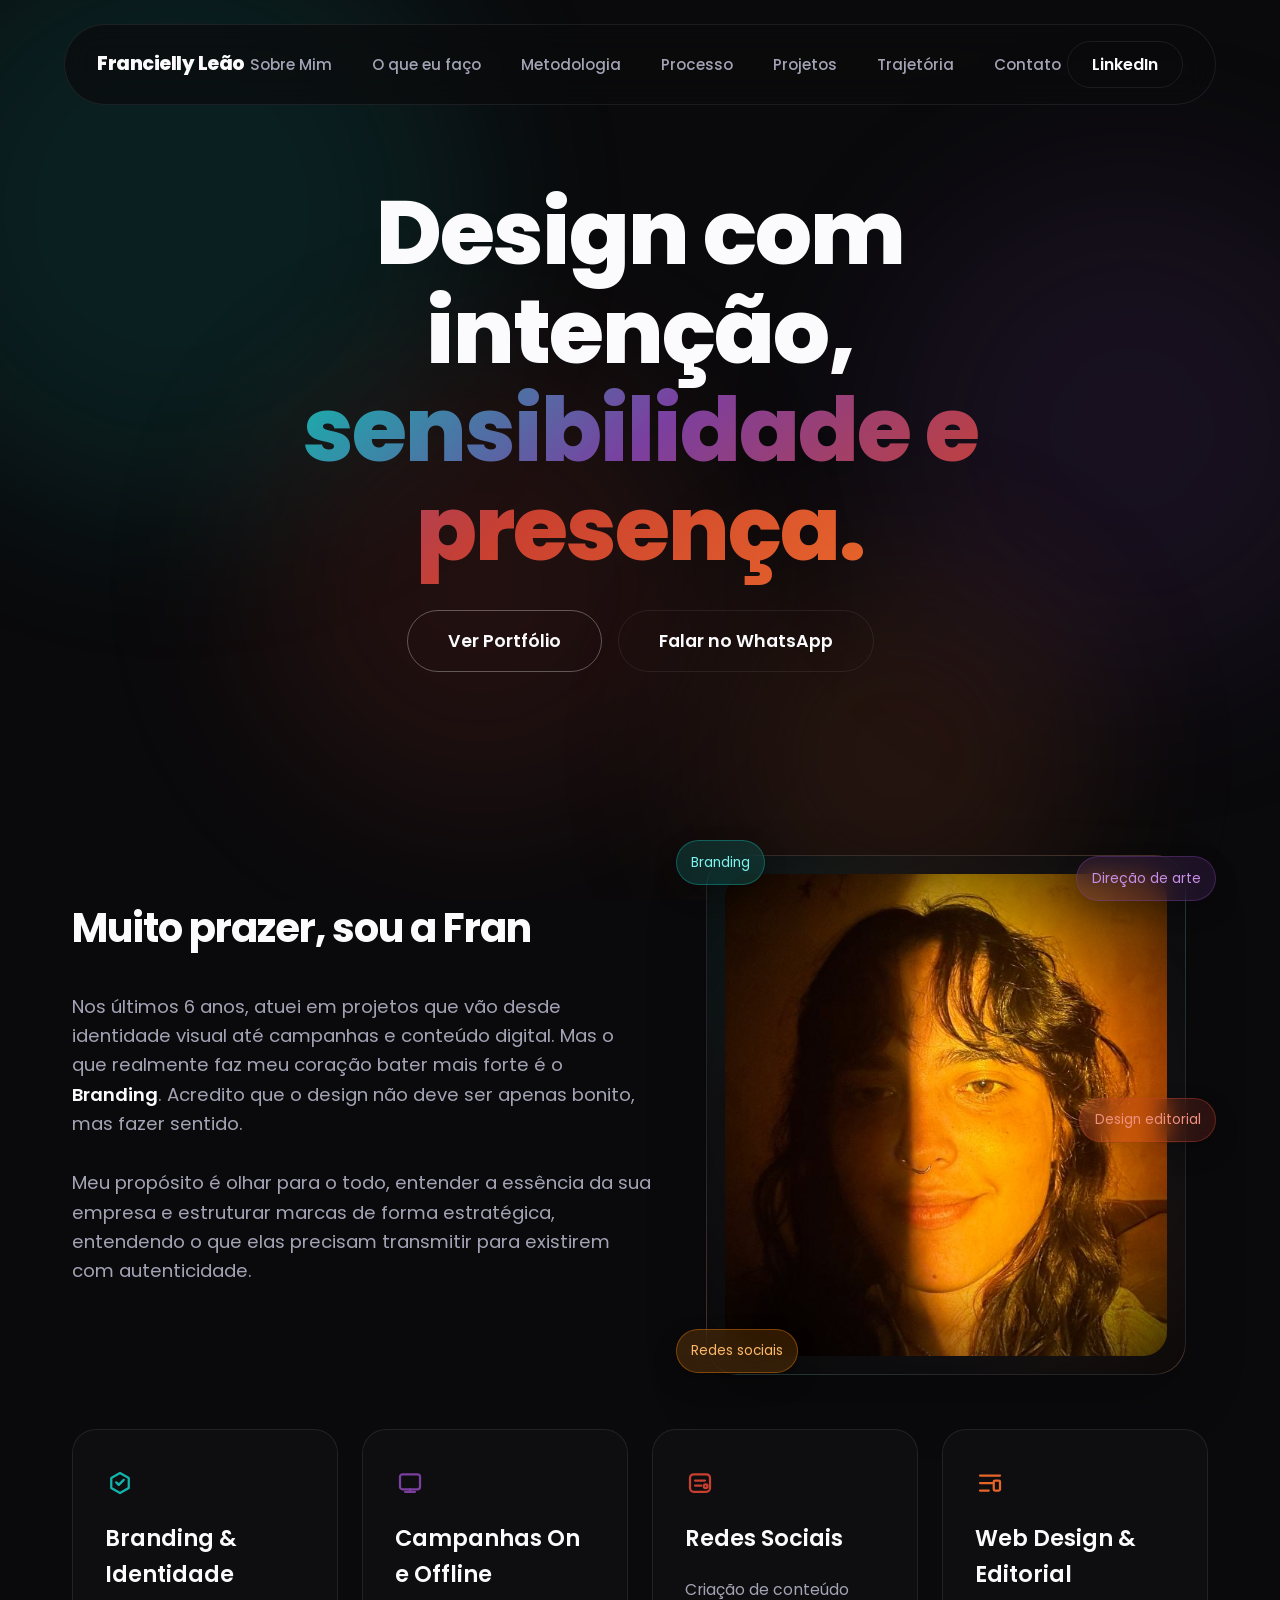
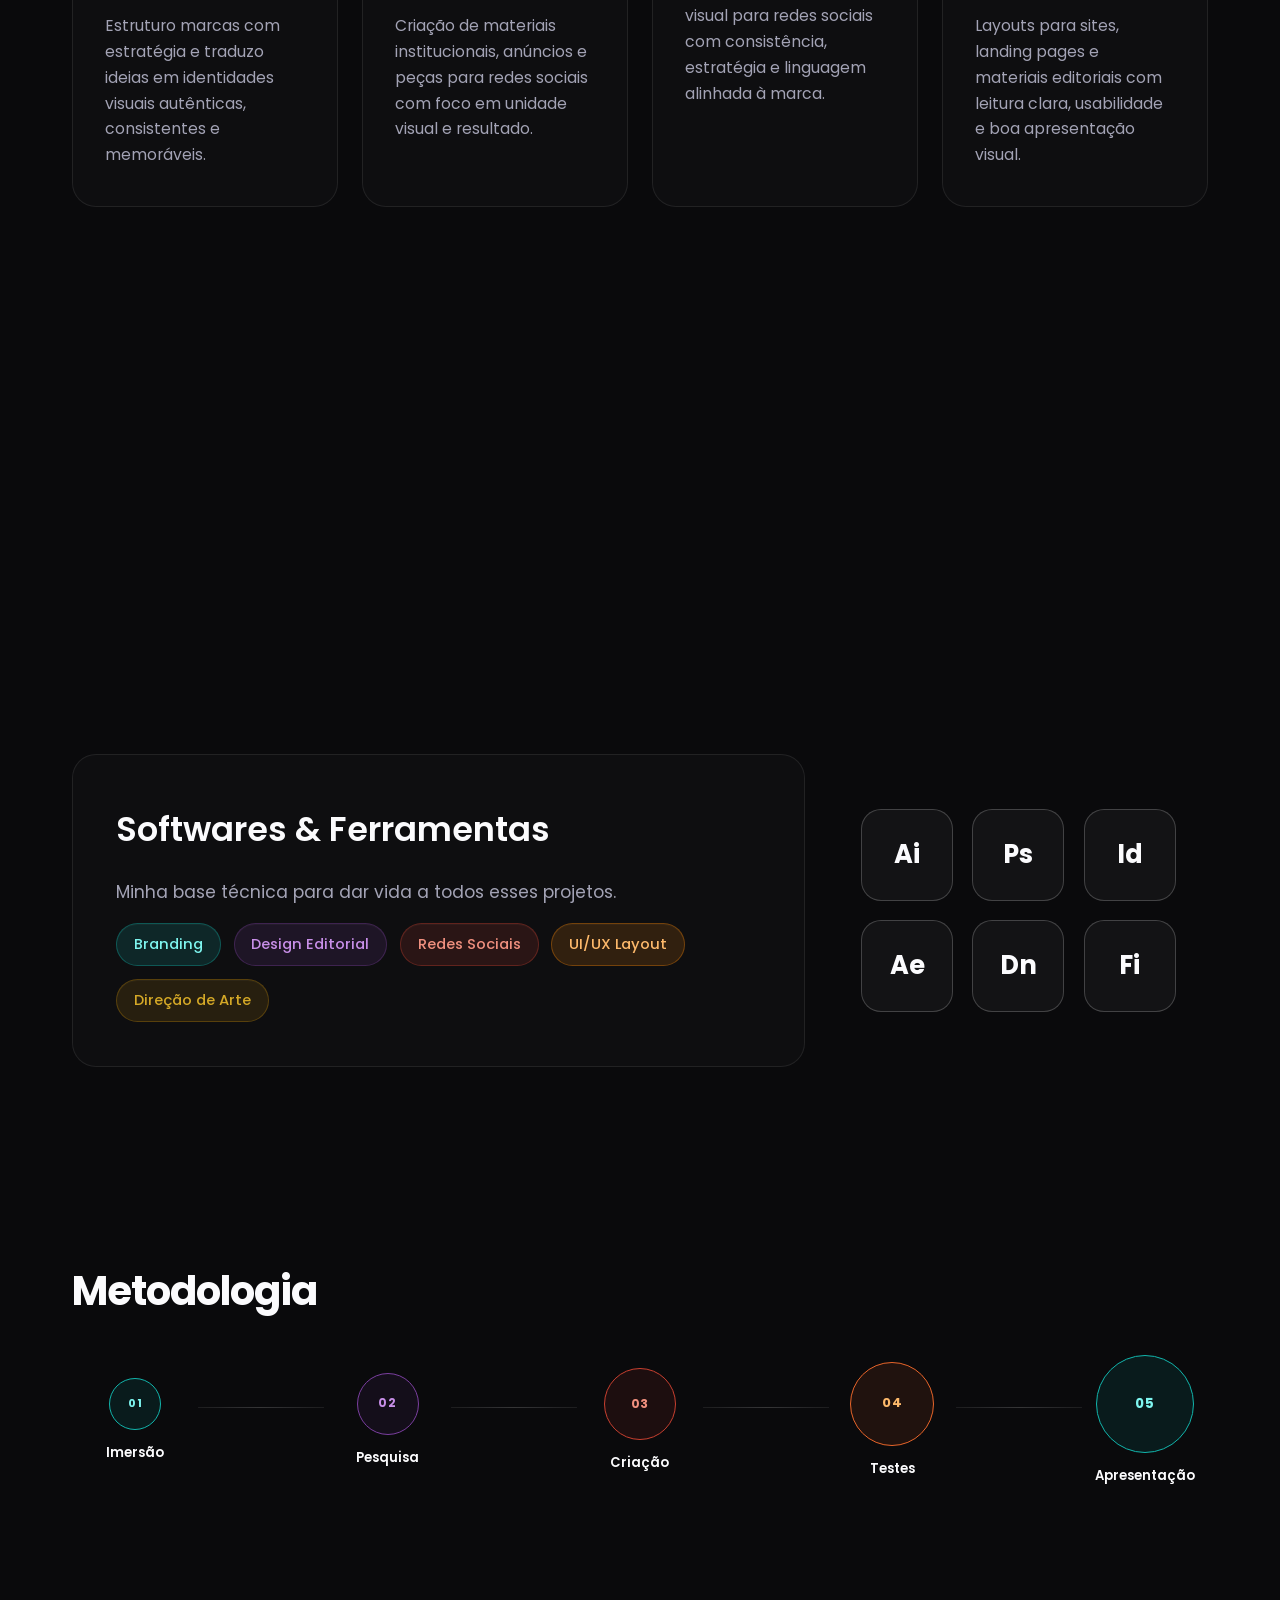
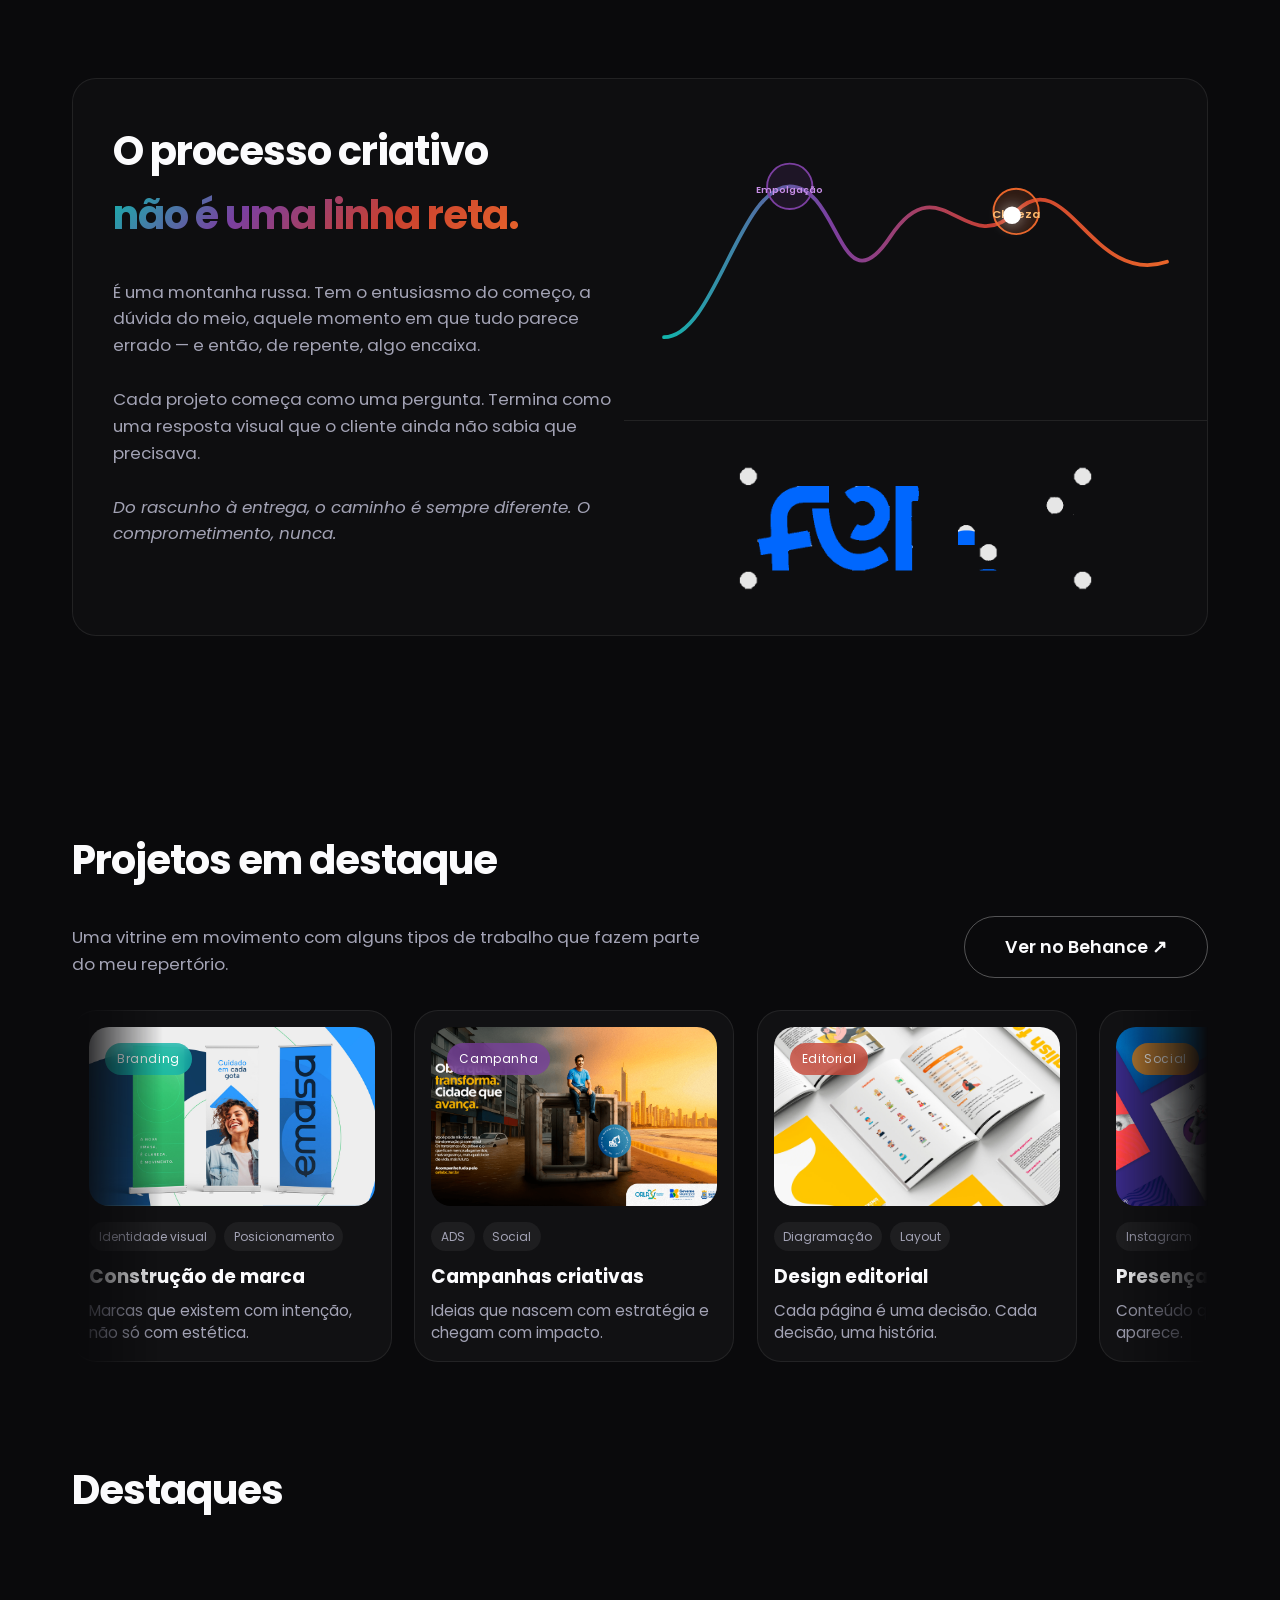
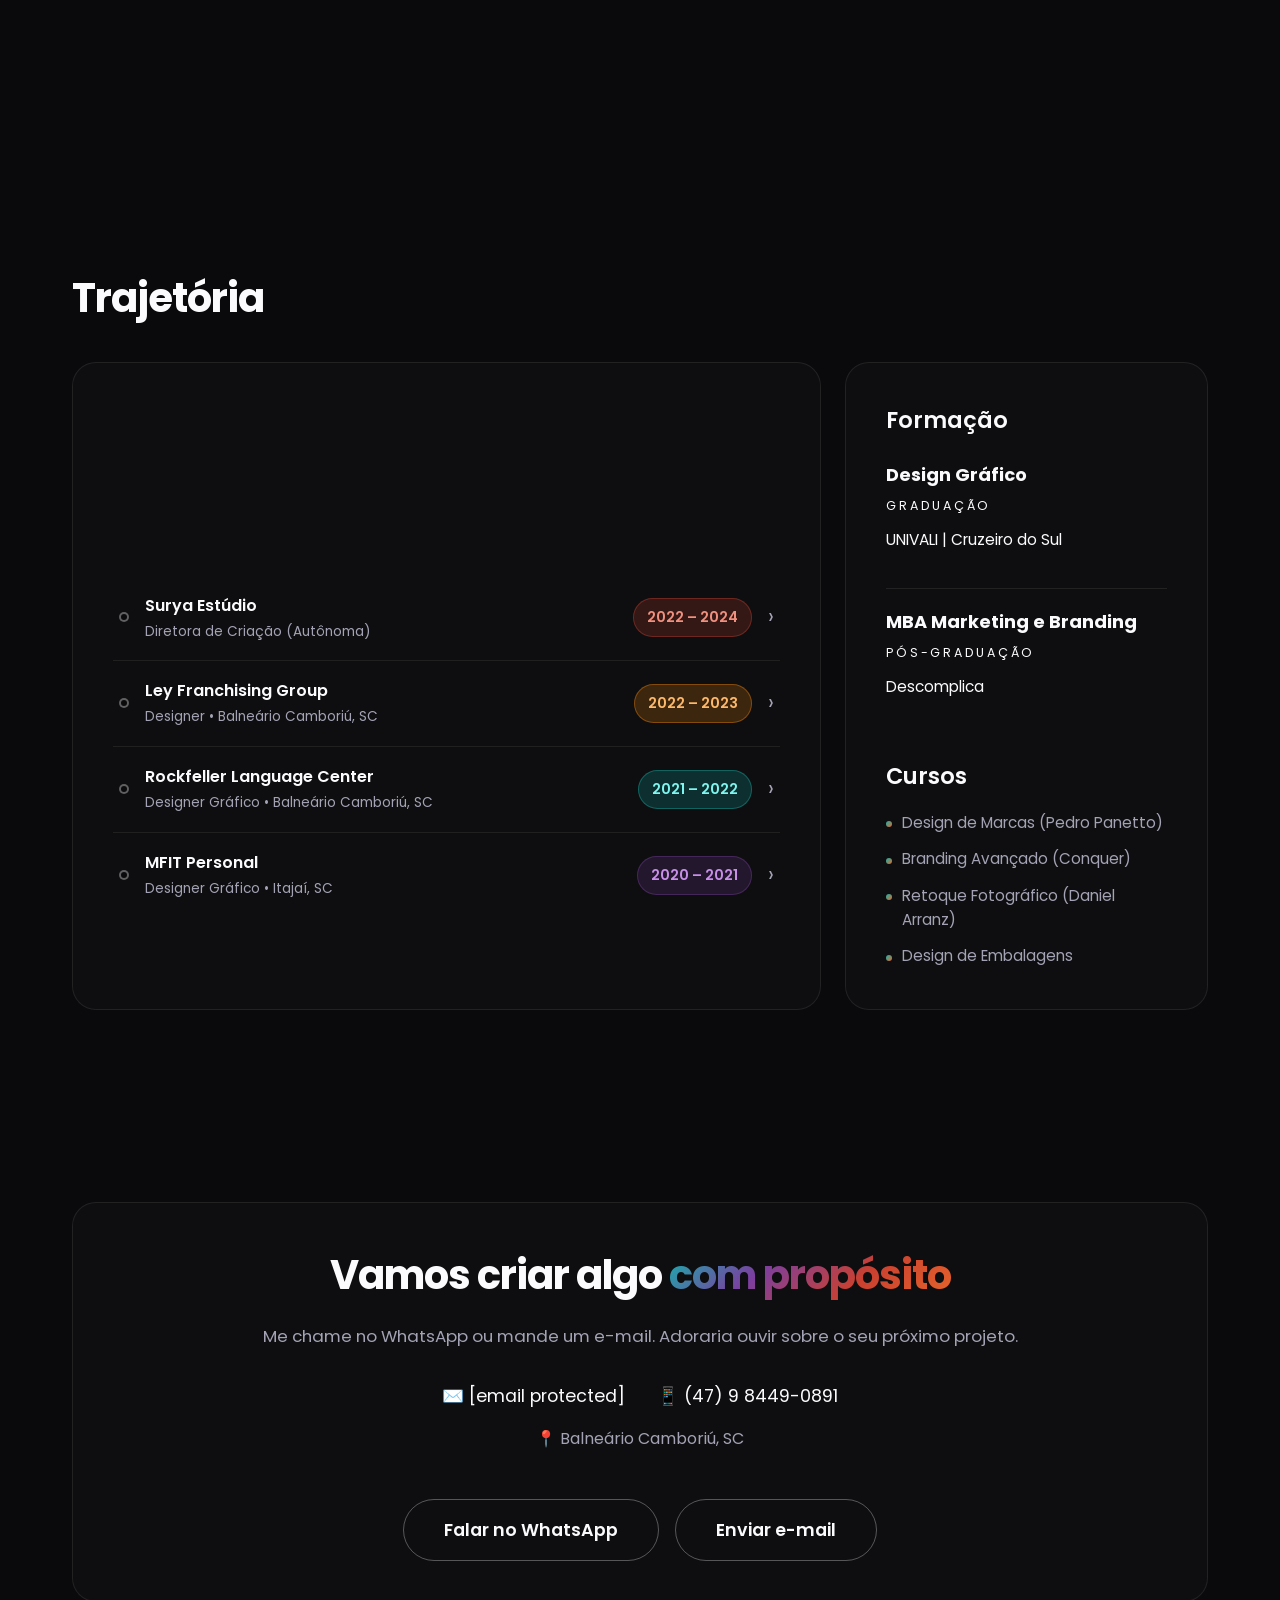
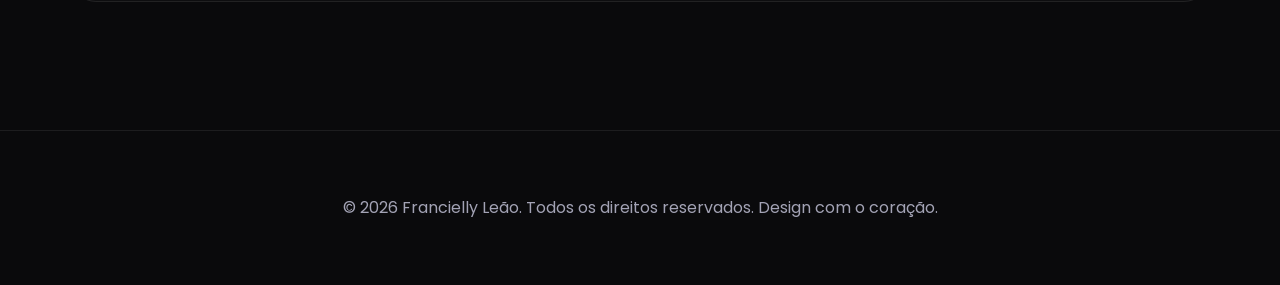
==== commit 3c98c551: "Add favicon link to index.html" ====
--- a/index.html
+++ b/index.html
@@ -4,6 +4,7 @@
   <meta charset="UTF-8" />
   <meta name="viewport" content="width=device-width, initial-scale=1.0" />
   <title>Francielly Leão | Designer Gráfica & Diretora de Arte</title>
+  <link rel="icon" href="data:image/svg+xml,<svg xmlns='http://www.w3.org/2000/svg' viewBox='0 0 100 100'><text y='.9em' font-size='90'>✦</text></svg>">
   <meta name="description" content="Portfólio de Francielly Leão — Designer Gráfica e Diretora de Arte especializada em Branding, Identidade Visual e Campanhas. Balneário Camboriú, SC.">
   <meta property="og:title" content="Francielly Leão | Designer Gráfica & Diretora de Arte">
   <meta property="og:description" content="Design com intenção, sensibilidade e presença. Veja meu portfólio.">
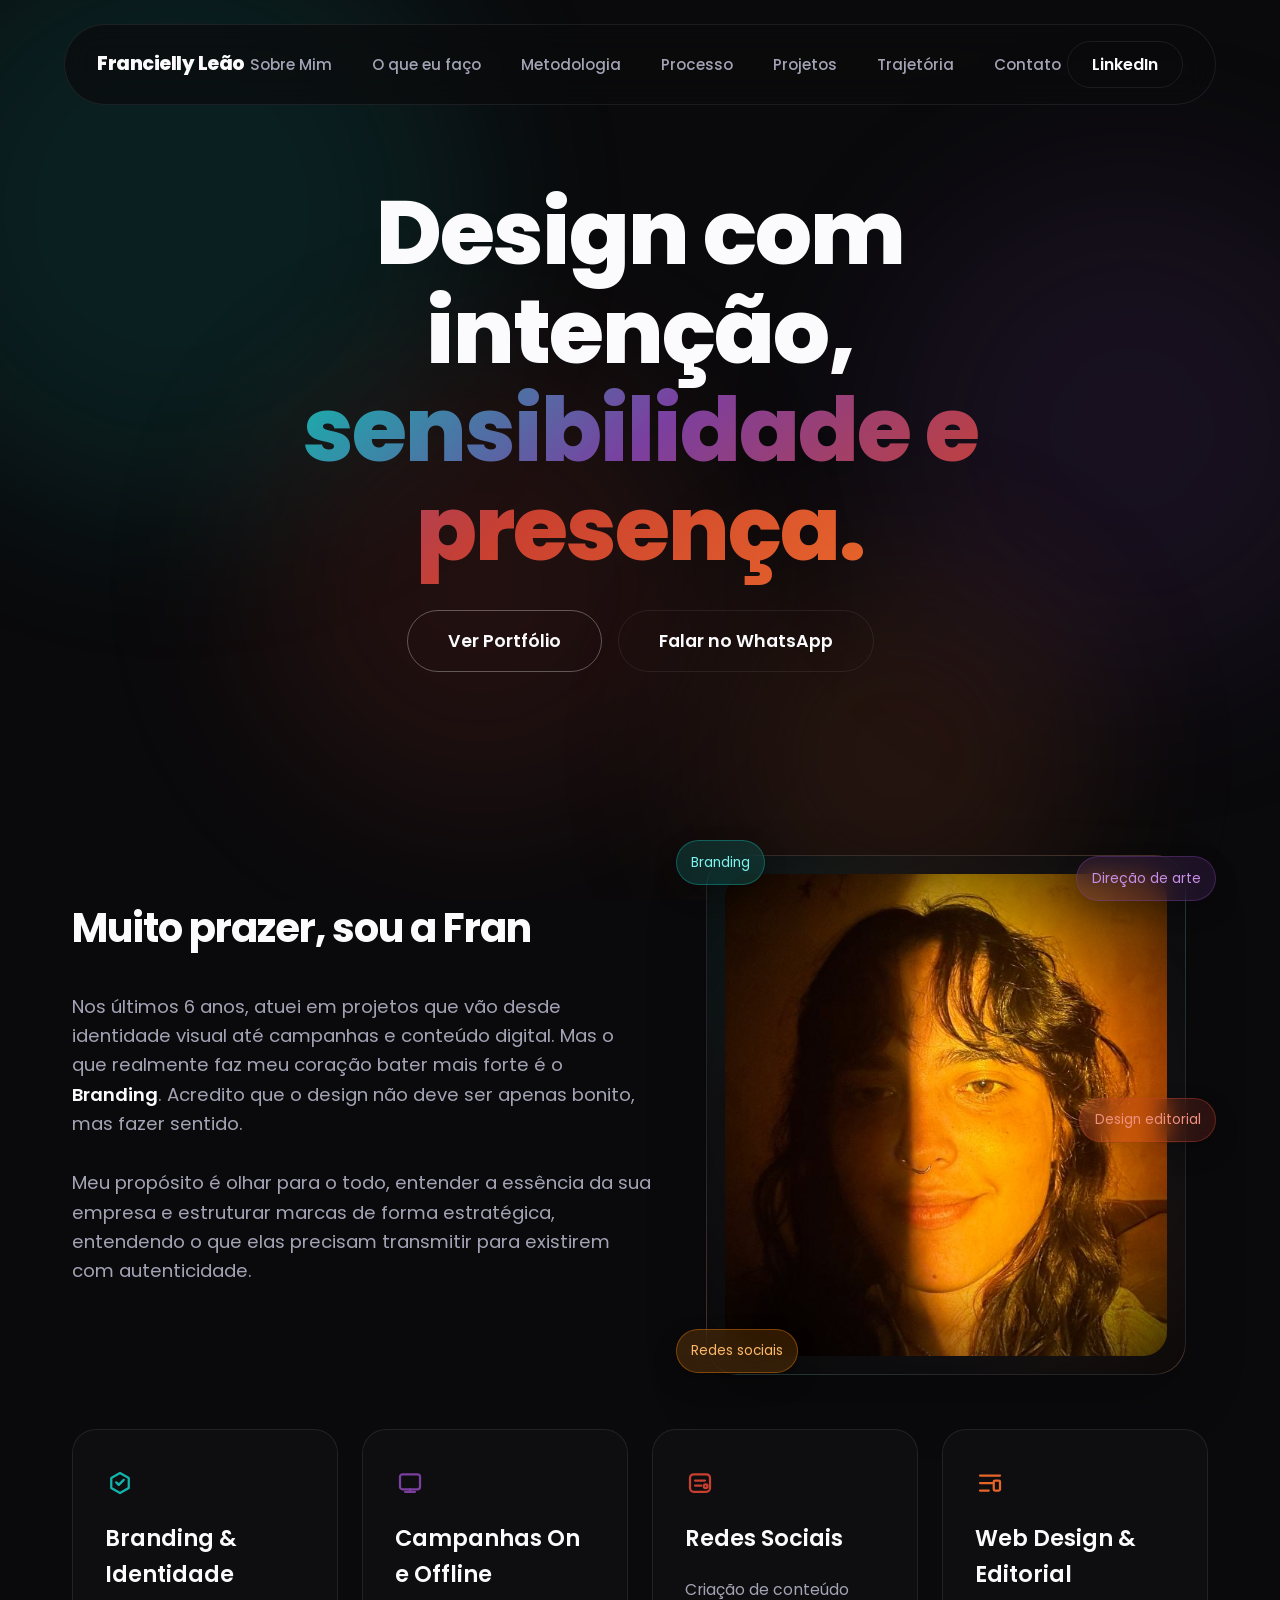
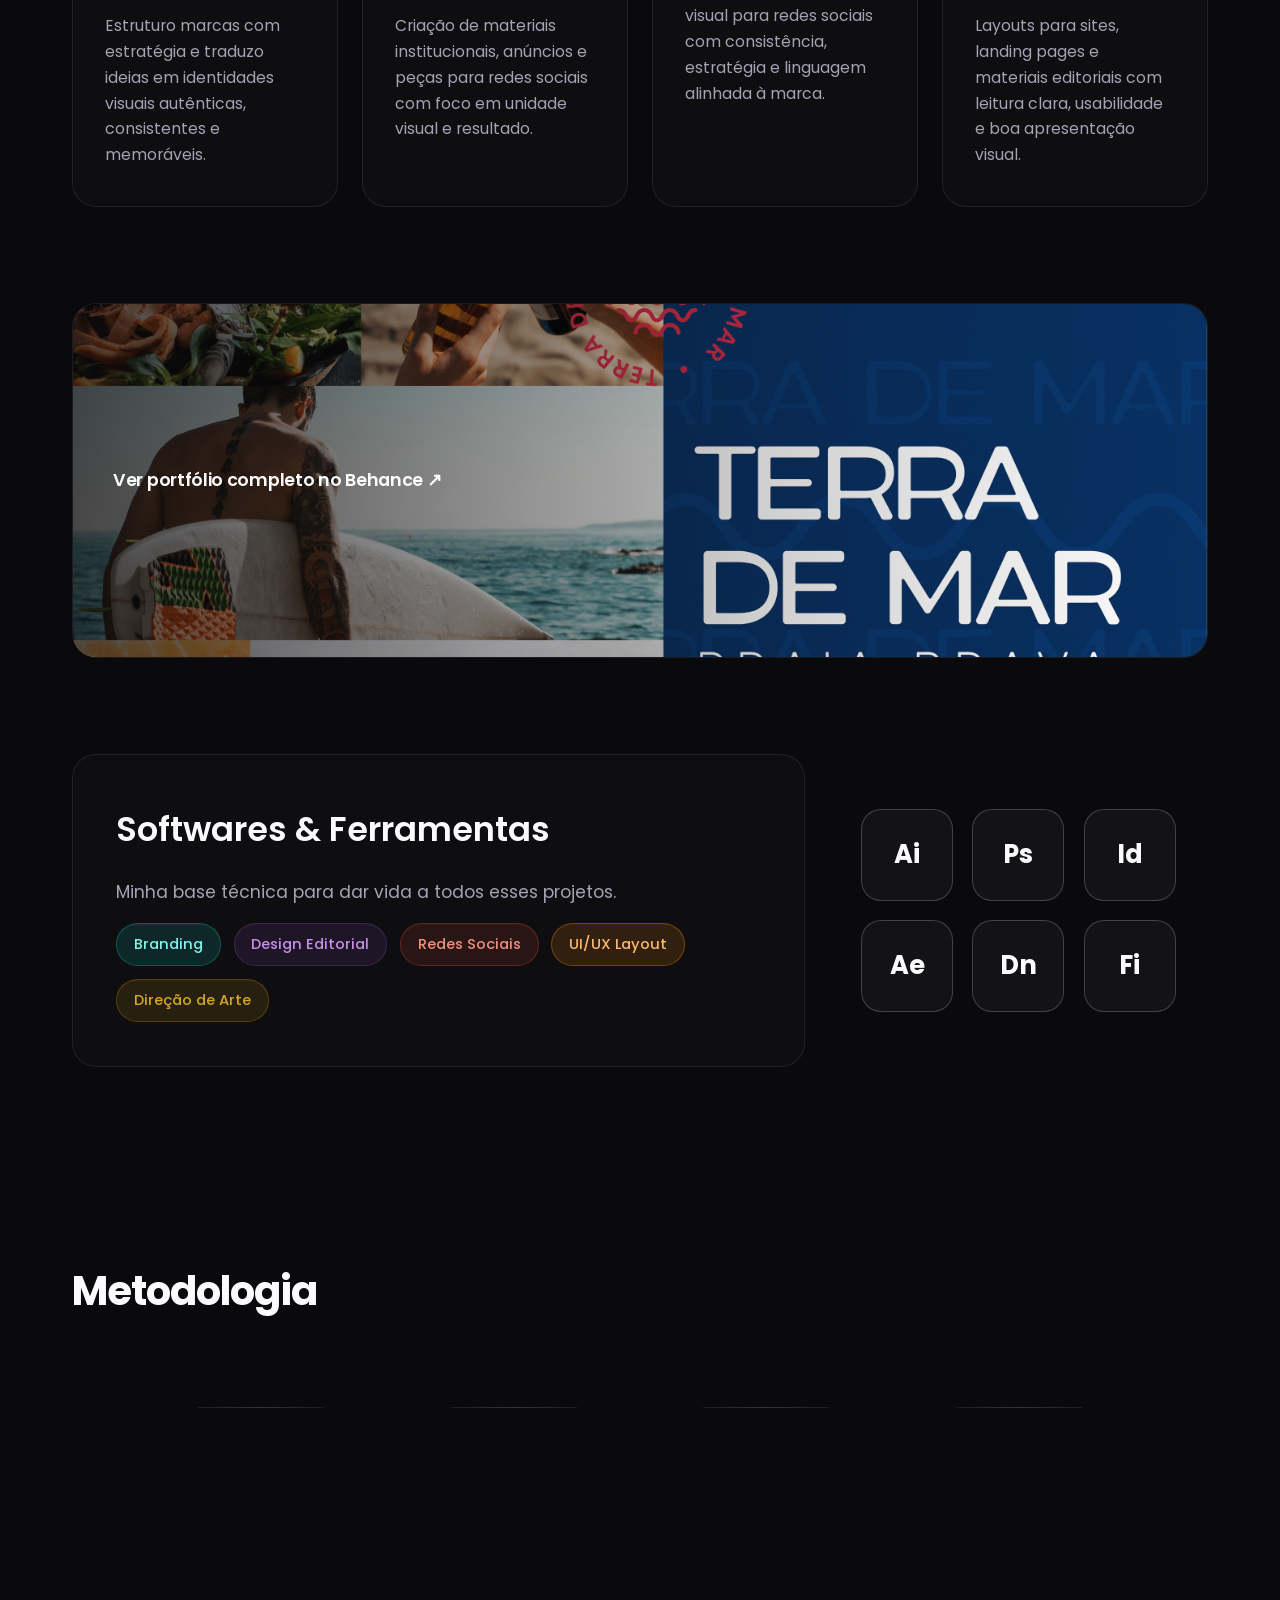
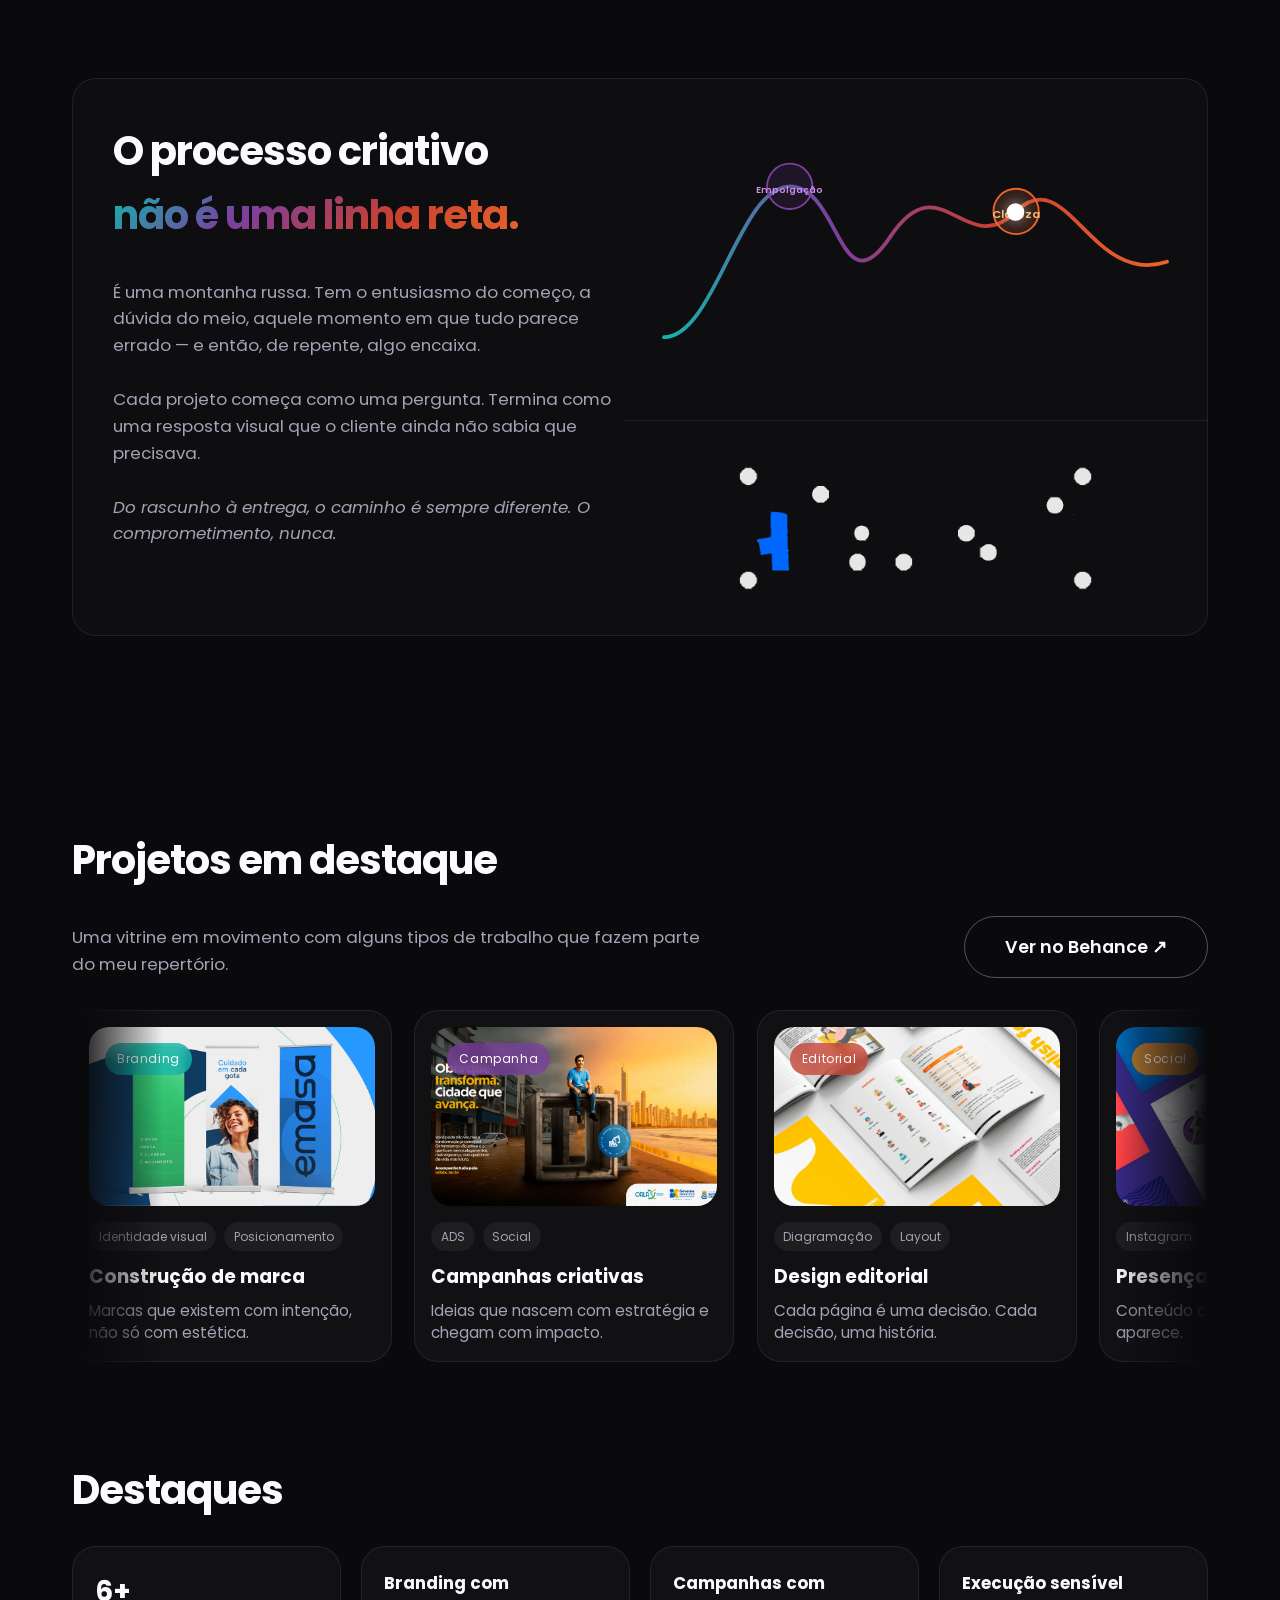
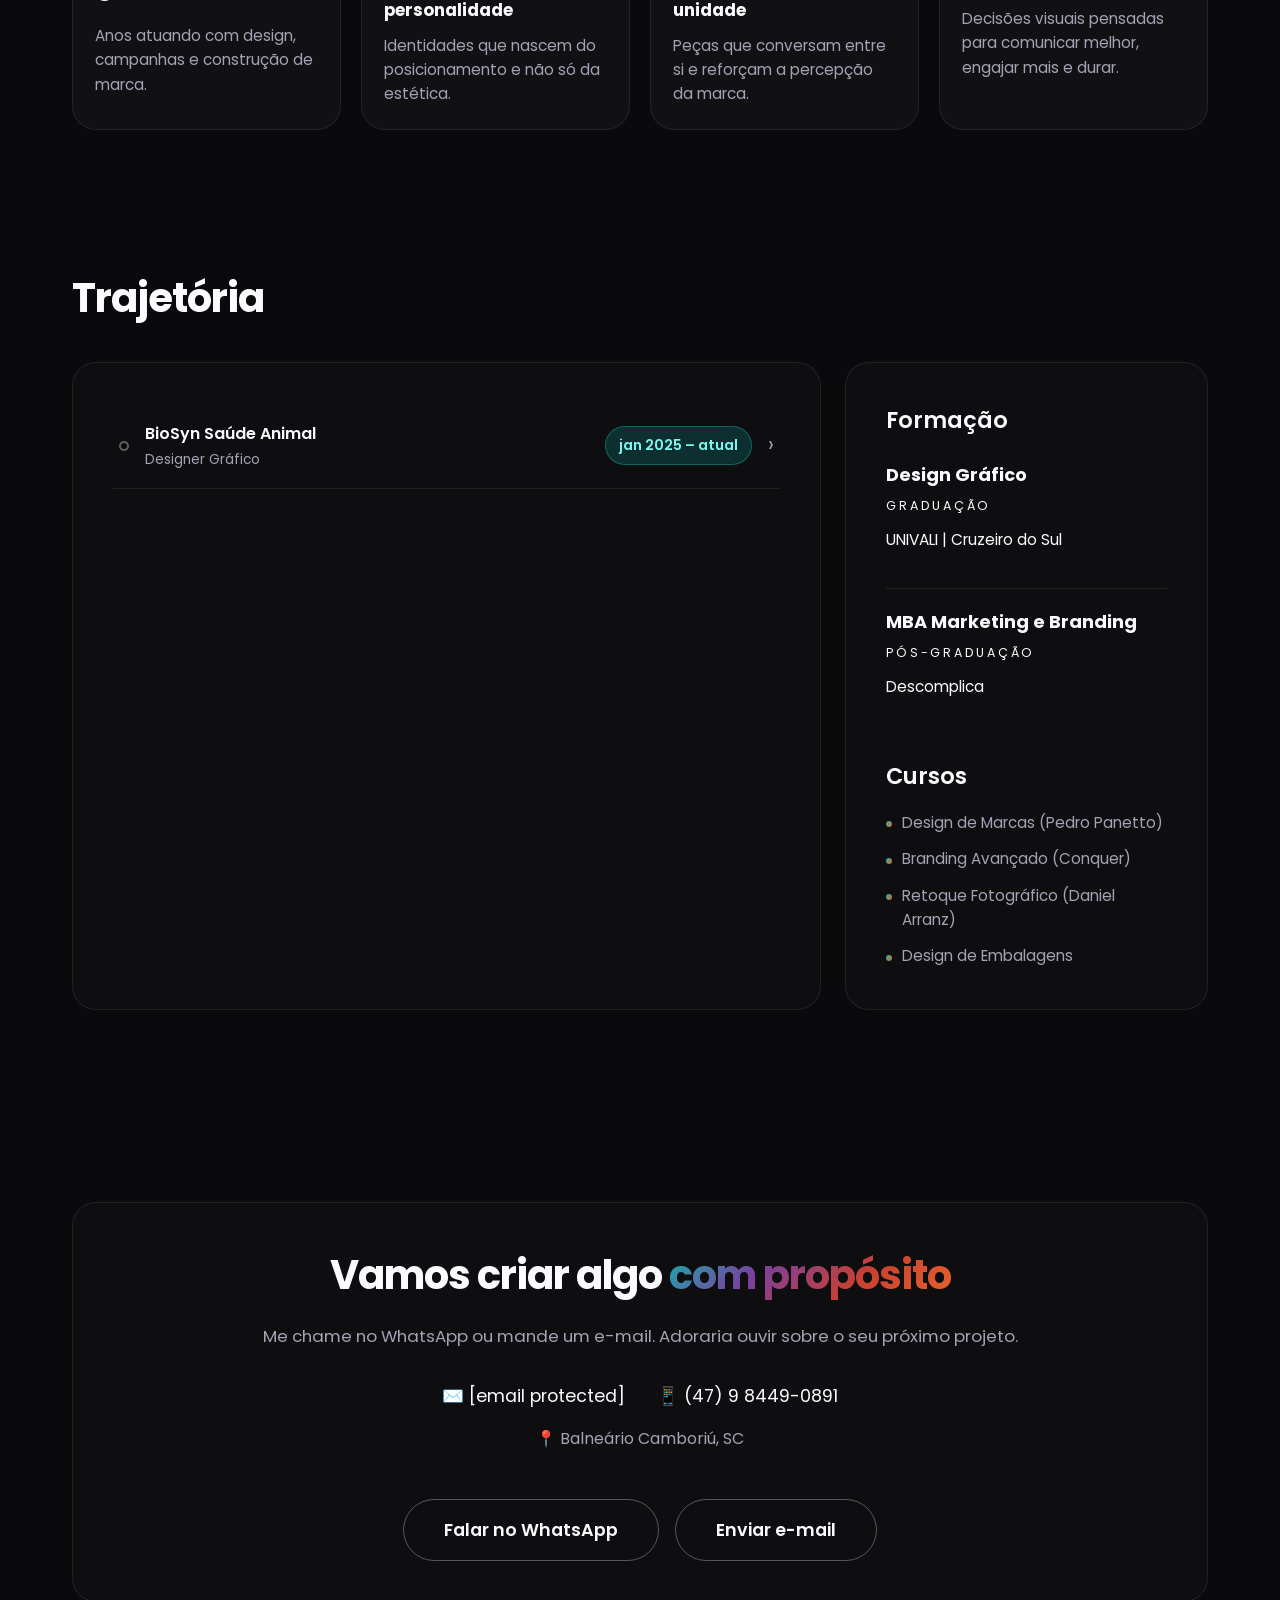
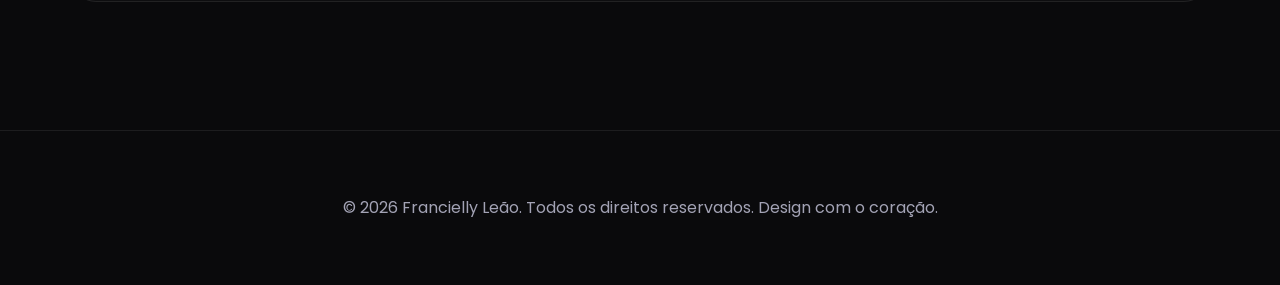
==== commit ae67a9d3: "Update favicon link in index.html" ====
--- a/index.html
+++ b/index.html
@@ -4,7 +4,7 @@
   <meta charset="UTF-8" />
   <meta name="viewport" content="width=device-width, initial-scale=1.0" />
   <title>Francielly Leão | Designer Gráfica & Diretora de Arte</title>
-  <link rel="icon" href="data:image/svg+xml,<svg xmlns='http://www.w3.org/2000/svg' viewBox='0 0 100 100'><text y='.9em' font-size='90'>✦</text></svg>">
+  <link rel="icon" type="image/svg+xml" href="[data-uri]">
   <meta name="description" content="Portfólio de Francielly Leão — Designer Gráfica e Diretora de Arte especializada em Branding, Identidade Visual e Campanhas. Balneário Camboriú, SC.">
   <meta property="og:title" content="Francielly Leão | Designer Gráfica & Diretora de Arte">
   <meta property="og:description" content="Design com intenção, sensibilidade e presença. Veja meu portfólio.">
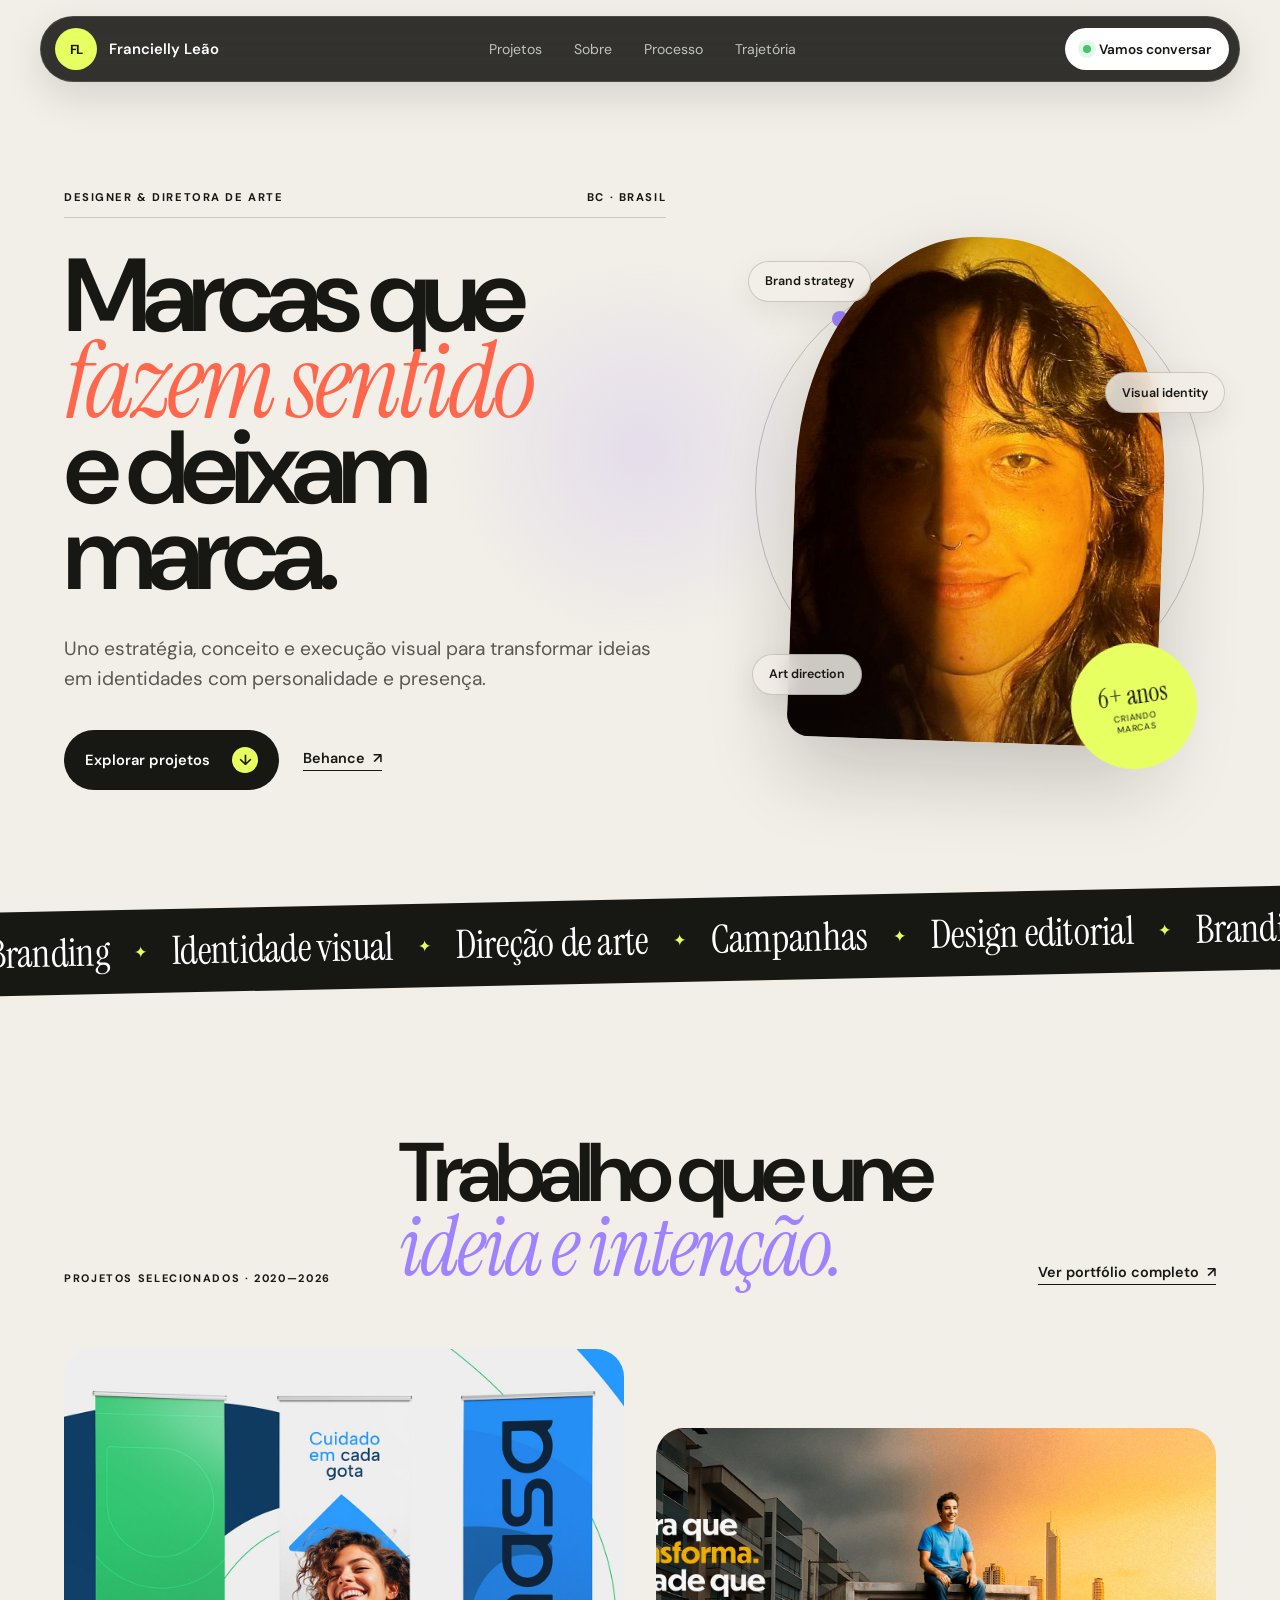
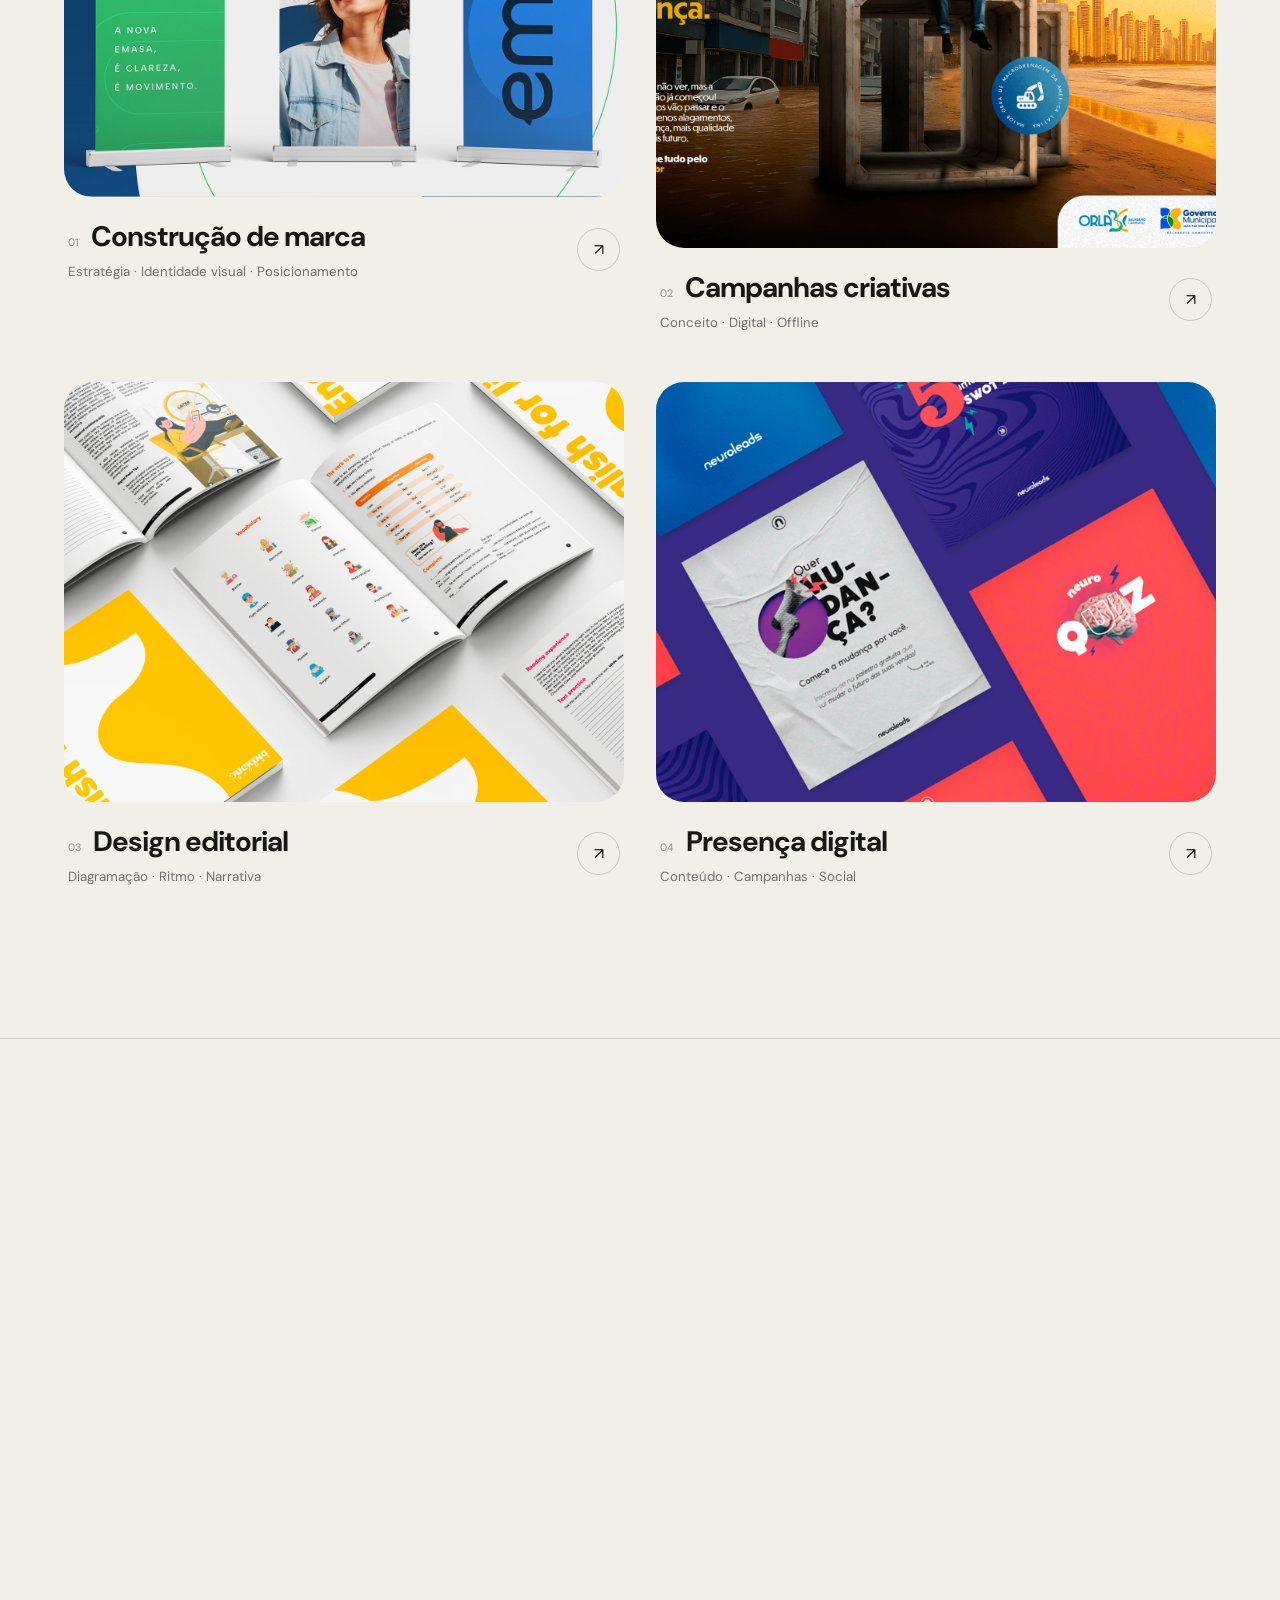
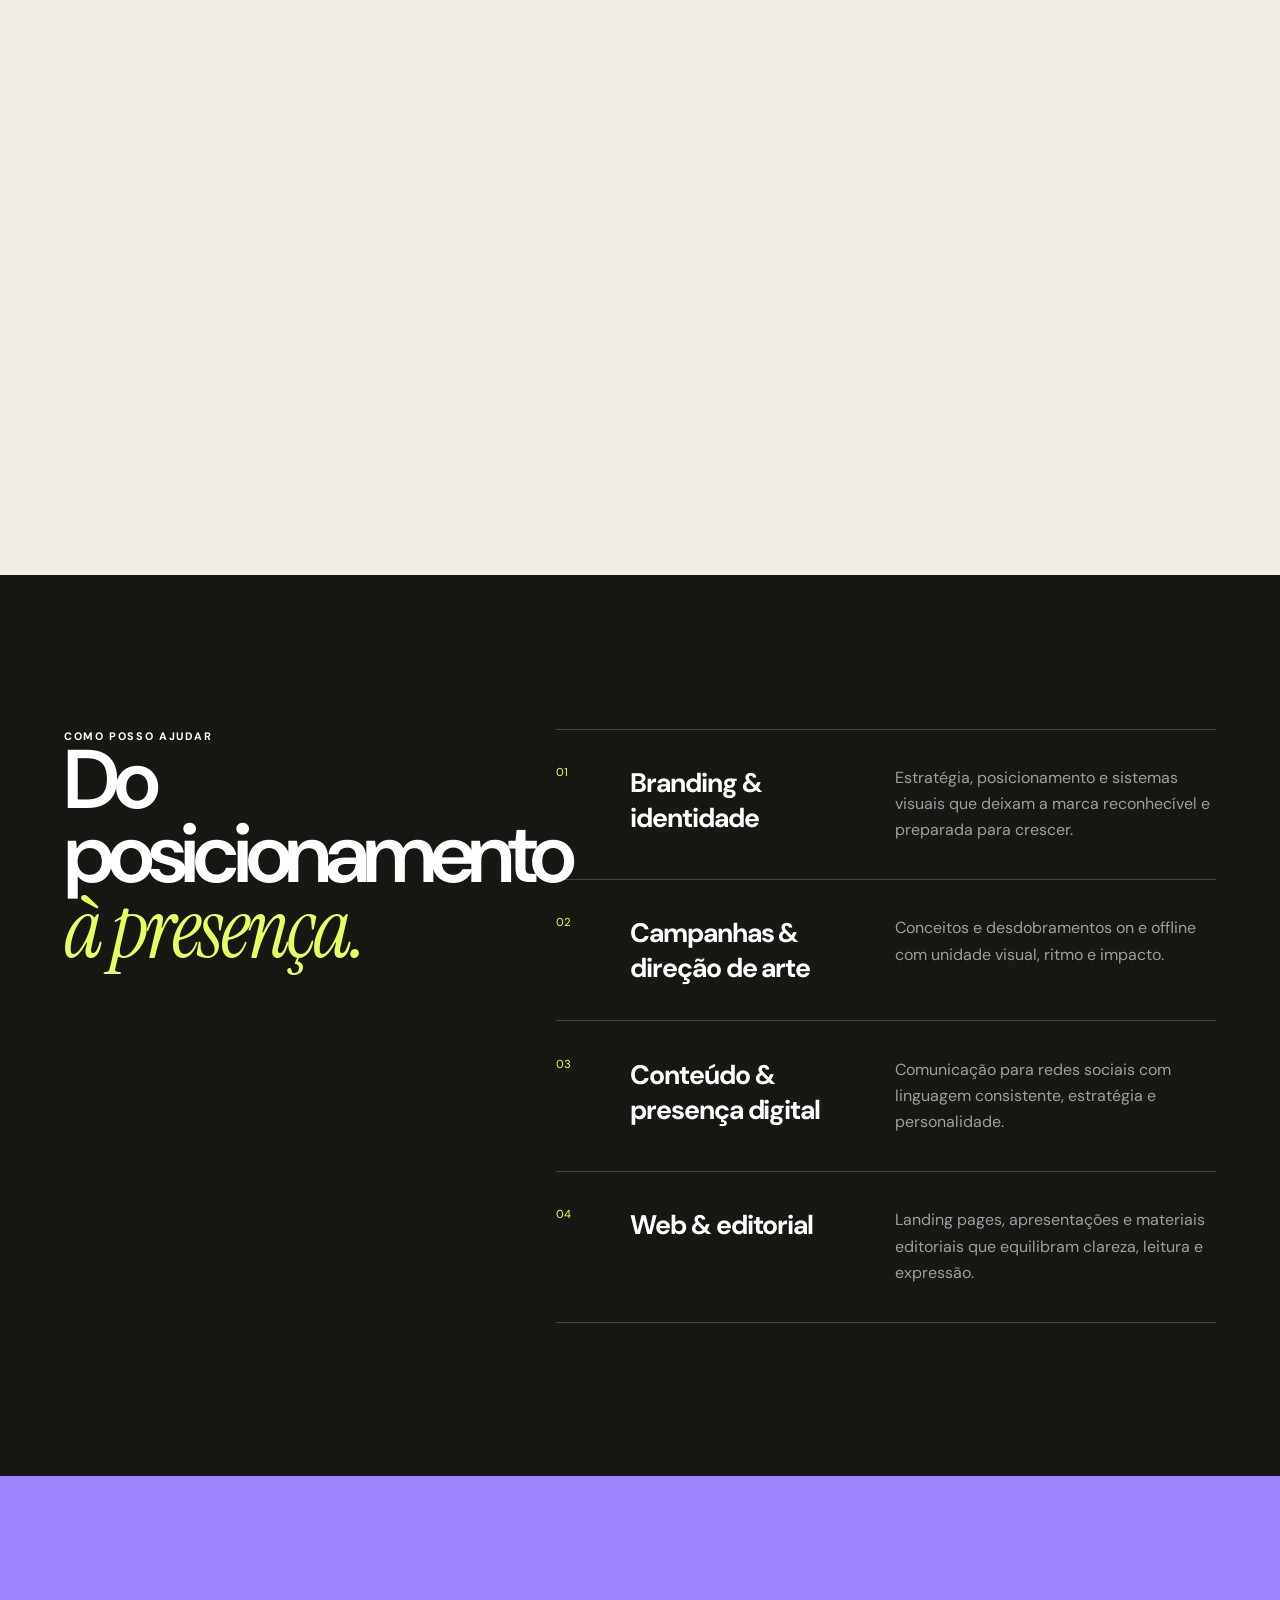
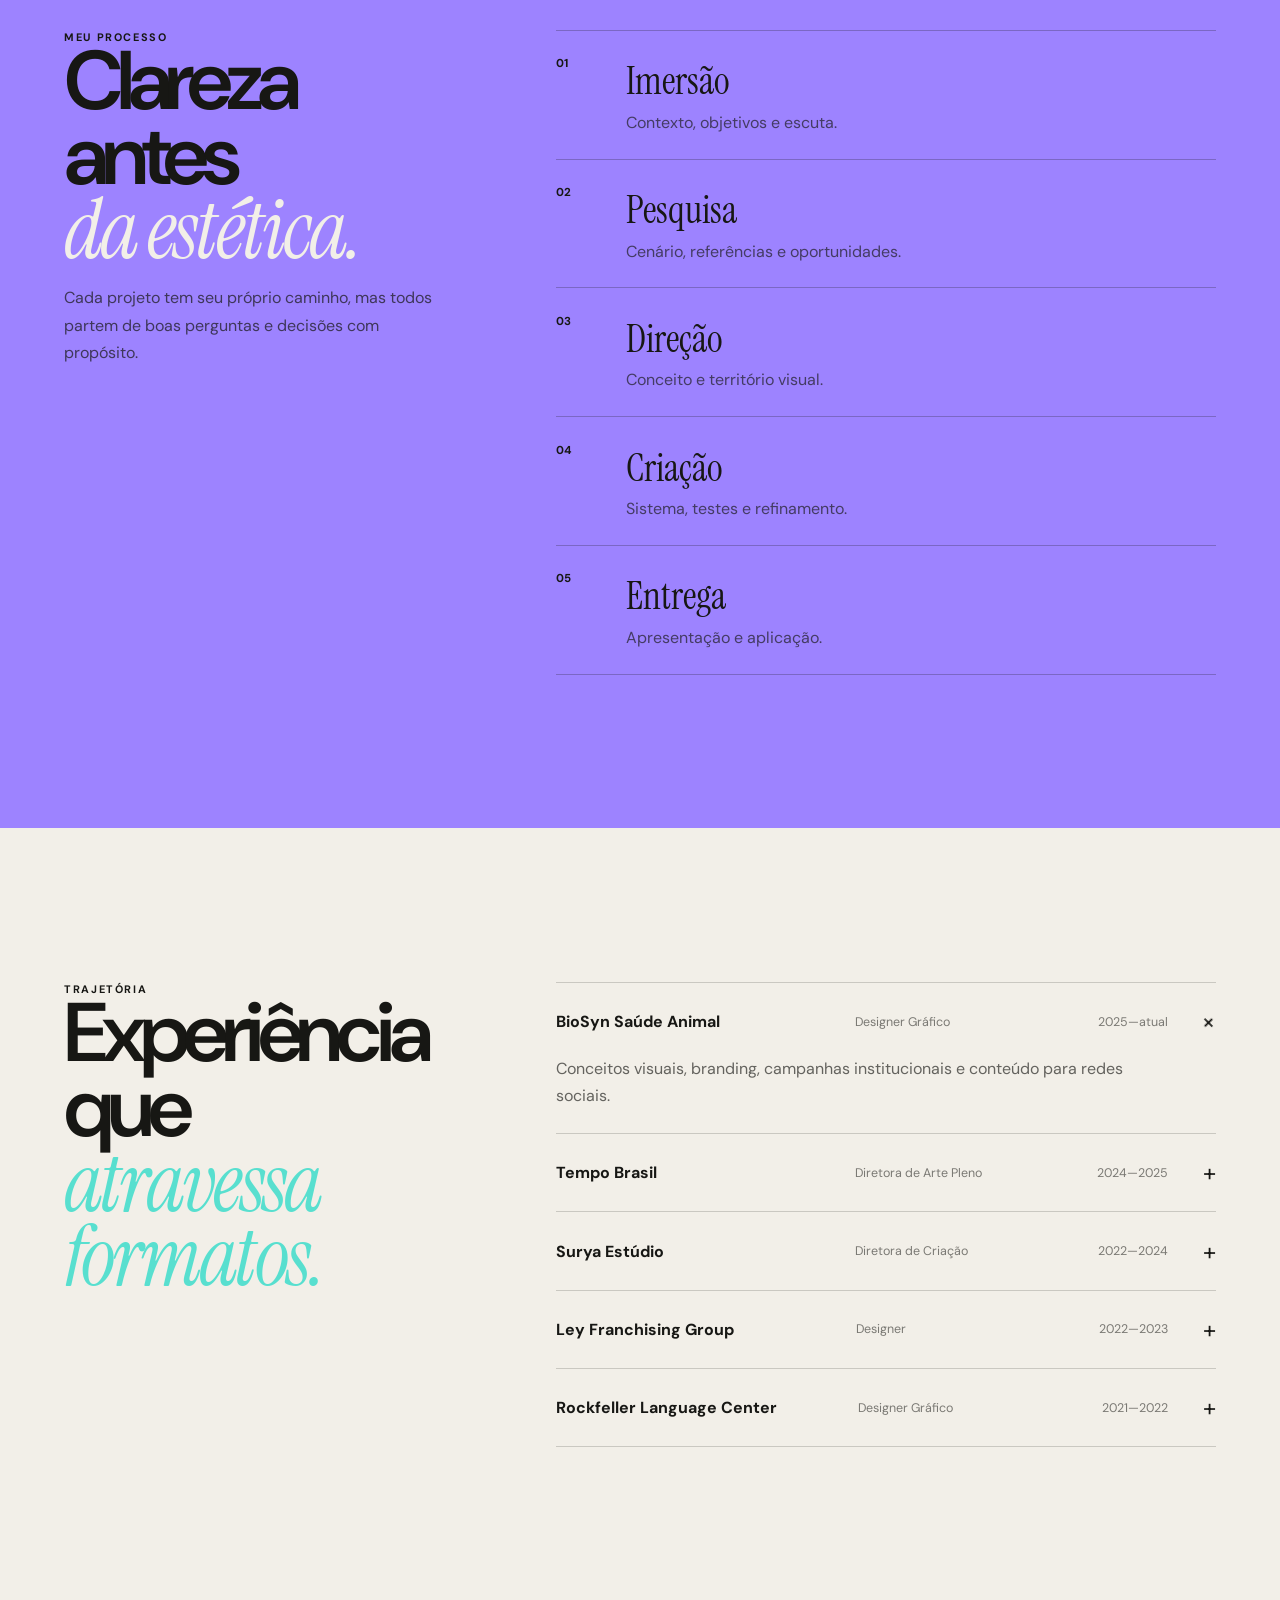
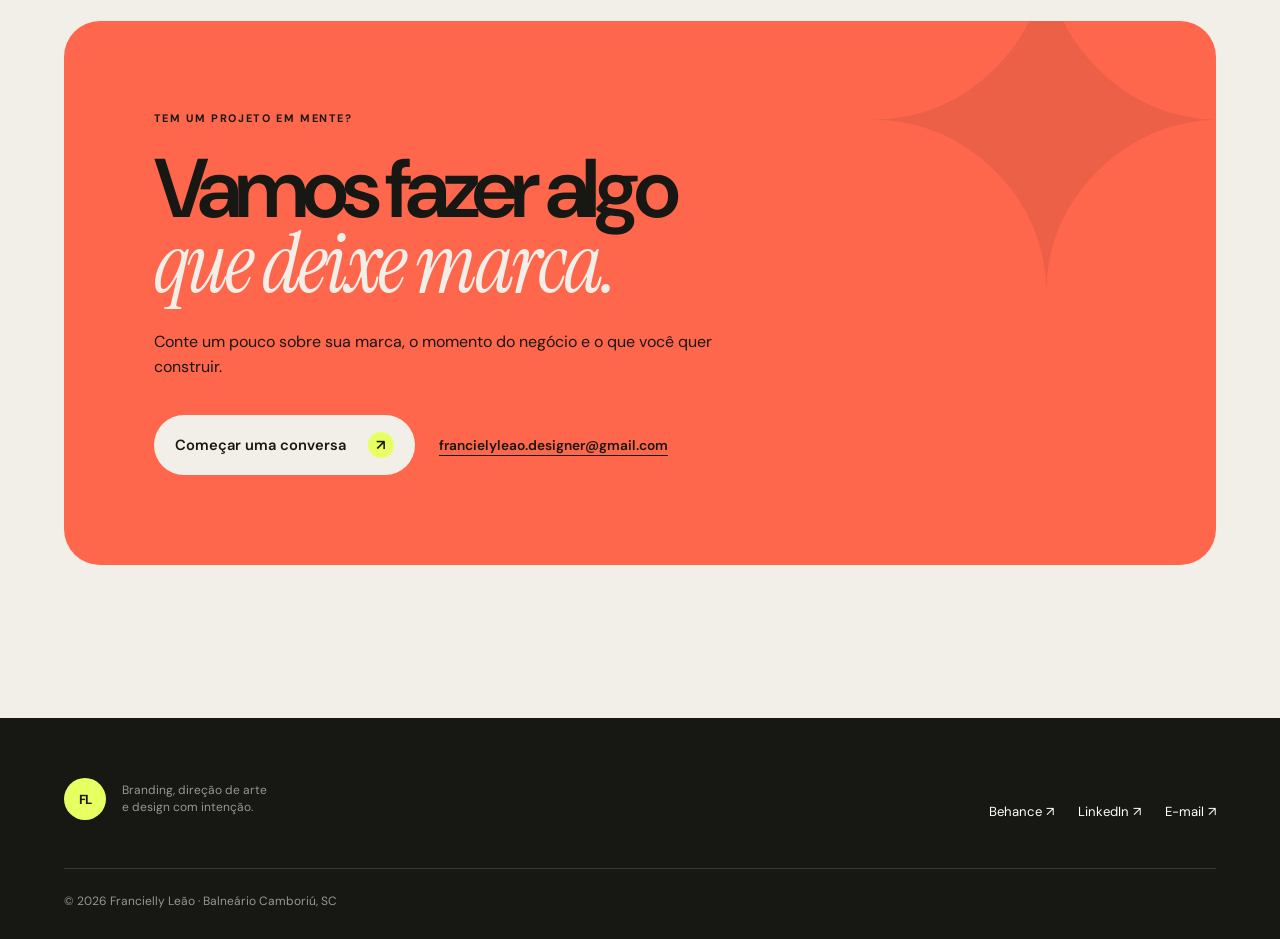
==== commit 0e1fadcc: "Redesign portfolio with modern editorial experience" ====
--- a/index.html
+++ b/index.html
@@ -1,2307 +1,81 @@
-<!DOCTYPE html>
+<!doctype html>
 <html lang="pt-BR">
 <head>
-  <meta charset="UTF-8" />
-  <meta name="viewport" content="width=device-width, initial-scale=1.0" />
-  <title>Francielly Leão | Designer Gráfica & Diretora de Arte</title>
-  <link rel="icon" type="image/svg+xml" href="[data-uri]">
-  <meta name="description" content="Portfólio de Francielly Leão — Designer Gráfica e Diretora de Arte especializada em Branding, Identidade Visual e Campanhas. Balneário Camboriú, SC.">
-  <meta property="og:title" content="Francielly Leão | Designer Gráfica & Diretora de Arte">
-  <meta property="og:description" content="Design com intenção, sensibilidade e presença. Veja meu portfólio.">
-  <meta property="og:image" content="fran.jpg">
+  <meta charset="utf-8">
+  <meta name="viewport" content="width=device-width, initial-scale=1">
+  <meta name="theme-color" content="#171714">
+  <title>Francielly Leão — Branding & Direção de Arte</title>
+  <meta name="description" content="Portfólio de Francielly Leão, designer especializada em branding, identidade visual, campanhas e direção de arte.">
+  <link rel="canonical" href="https://franciellyleao.github.io/portfolio/">
   <meta property="og:type" content="website">
-  
-  <link href="https://fonts.googleapis.com/css2?family=Poppins:wght@300;400;500;600;700;800&display=swap" rel="stylesheet">
-  
-  <style>
-    :root {
-      --bg-dark: #0a0a0c; 
-      --text-light: #FBFBFD;
-      --text-muted: #A3A3B5;
-      --cor-teal: #12B5AC;
-      --cor-purple: #7B3FA0;
-      --cor-red: #C94030;
-      --cor-orange: #E8652A;
-      --card-bg: rgba(255, 255, 255, 0.02);
-      --card-border: rgba(255, 255, 255, 0.08);
-    }
-
-    * {
-      box-sizing: border-box;
-      margin: 0;
-      padding: 0;
-    }
-
-    html {
-      scroll-behavior: smooth;
-    }
-
-    body {
-      font-family: 'Poppins', sans-serif;
-      background-color: var(--bg-dark);
-      color: var(--text-light);
-      overflow-x: hidden;
-      line-height: 1.6;
-    }
-
-    /* ── Orbes animados no fundo ── */
-    .orbs-bg {
-      position: fixed;
-      inset: 0;
-      z-index: -1;
-      pointer-events: none;
-      overflow: hidden;
-    }
-
-    .orb {
-      position: absolute;
-      border-radius: 50%;
-      filter: blur(90px);
-      opacity: 0.13;
-      will-change: transform;
-    }
-
-    .orb-1 {
-      width: 600px; height: 600px;
-      background: var(--cor-teal);
-      top: -10%; left: -10%;
-      animation: orbDrift1 18s ease-in-out infinite;
-    }
-    .orb-2 {
-      width: 500px; height: 500px;
-      background: var(--cor-purple);
-      top: 20%; right: -8%;
-      animation: orbDrift2 22s ease-in-out infinite;
-    }
-    .orb-3 {
-      width: 450px; height: 450px;
-      background: var(--cor-red);
-      bottom: 10%; left: 20%;
-      animation: orbDrift3 26s ease-in-out infinite;
-    }
-    .orb-4 {
-      width: 380px; height: 380px;
-      background: var(--cor-orange);
-      bottom: -5%; right: 15%;
-      animation: orbDrift4 20s ease-in-out infinite;
-    }
-
-    @keyframes orbDrift1 {
-      0%,100% { transform: translate(0,0) scale(1); }
-      33%      { transform: translate(80px, 60px) scale(1.08); }
-      66%      { transform: translate(-40px, 100px) scale(0.95); }
-    }
-    @keyframes orbDrift2 {
-      0%,100% { transform: translate(0,0) scale(1); }
-      40%      { transform: translate(-100px, 80px) scale(1.1); }
-      70%      { transform: translate(60px, -60px) scale(0.92); }
-    }
-    @keyframes orbDrift3 {
-      0%,100% { transform: translate(0,0) scale(1); }
-      30%      { transform: translate(70px, -80px) scale(1.06); }
-      65%      { transform: translate(-80px, 40px) scale(1.12); }
-    }
-    @keyframes orbDrift4 {
-      0%,100% { transform: translate(0,0) scale(1); }
-      45%      { transform: translate(-60px, -70px) scale(1.08); }
-      75%      { transform: translate(90px, 50px) scale(0.94); }
-    }
-
-    header {
-      position: fixed;
-      top: 24px;
-      left: 50%;
-      transform: translateX(-50%);
-      width: 90%;
-      max-width: 1200px;
-      background: rgba(10, 10, 12, 0.7);
-      backdrop-filter: blur(16px);
-      border: 1px solid var(--card-border);
-      border-radius: 100px;
-      padding: 1rem 2rem;
-      display: flex;
-      justify-content: space-between;
-      align-items: center;
-      z-index: 1000;
-    }
-
-    .logo {
-      font-weight: 800;
-      font-size: 1.2rem;
-      letter-spacing: -0.5px;
-      color: var(--text-light);
-    }
-
-    .nav-list {
-      list-style: none;
-      display: flex;
-      gap: 2.5rem;
-    }
-
-    .nav-list a {
-      color: var(--text-muted);
-      text-decoration: none;
-      font-weight: 500;
-      font-size: 0.95rem;
-      transition: color 0.3s ease;
-    }
-
-    .nav-list a:hover {
-      color: var(--cor-teal);
-    }
-
-    .btn-outline {
-      border: 1px solid var(--card-border);
-      background: transparent;
-      color: var(--text-light);
-      padding: 0.6rem 1.5rem;
-      border-radius: 100px;
-      text-decoration: none;
-      font-weight: 600;
-      transition: all 0.3s ease;
-    }
-
-    .btn-outline:hover {
-      background: var(--cor-orange);
-      border-color: var(--cor-orange);
-      color: #fff;
-    }
-
-    .hero {
-      min-height: 78vh;
-      display: flex;
-      justify-content: center;
-      align-items: center;
-      padding: 11.5rem 2rem 4rem;
-      position: relative;
-      max-width: 1200px;
-      margin: 0 auto;
-    }
-
-    .hero-shell {
-      width: 100%;
-      display: grid;
-      grid-template-columns: 1fr;
-      justify-items: center;
-    }
-
-    .hero-content {
-      text-align: center;
-      position: relative;
-      z-index: 1;
-      max-width: 900px;
-    }
-
-    .hero h1 {
-      font-size: clamp(3.2rem, 7vw, 6.2rem);
-      font-weight: 800;
-      line-height: 1.1;
-      letter-spacing: -2px;
-      margin: 0 auto 2rem;
-      max-width: 840px;
-    }
-
-    .text-gradient {
-      background: linear-gradient(135deg, var(--cor-teal), var(--cor-purple), var(--cor-red), var(--cor-orange));
-      -webkit-background-clip: text;
-      -webkit-text-fill-color: transparent;
-    }
-
-    .hero-buttons {
-      display: flex;
-      gap: 1rem;
-      justify-content: center;
-      flex-wrap: wrap;
-    }
-
-    .btn-primary {
-      background: var(--cor-teal);
-      color: #fff;
-      padding: 1rem 2.5rem;
-      border-radius: 100px;
-      text-decoration: none;
-      font-weight: 600;
-      font-size: 1.1rem;
-      transition: transform 0.3s ease, box-shadow 0.3s ease, opacity 0.3s ease;
-      border: none;
-      cursor: pointer;
-    }
-
-    .btn-primary:hover {
-      opacity: 0.88;
-      transform: translateY(-3px);
-      box-shadow: 0 10px 20px rgba(18, 181, 172, 0.3);
-    }
-
-    .btn-secondary {
-      background: transparent;
-      color: var(--text-light);
-      padding: 1rem 2.5rem;
-      border-radius: 100px;
-      border: 1px solid var(--card-border);
-      text-decoration: none;
-      font-weight: 600;
-      font-size: 1.1rem;
-      transition: all 0.3s ease;
-    }
-
-    .btn-secondary:hover {
-      background: var(--card-bg);
-      border-color: var(--text-muted);
-    }
-
-    section {
-      padding: 6rem 2rem;
-      max-width: 1200px;
-      margin: 0 auto;
-    }
-
-    .section-title {
-      font-size: 2.5rem;
-      font-weight: 700;
-      letter-spacing: -1px;
-      margin-bottom: 2rem;
-    }
-
-    .sobre-text {
-      font-size: 1.15rem;
-      color: var(--text-muted);
-      max-width: 800px;
-      margin-bottom: 3rem;
-    }
-
-    .sobre-text strong {
-      color: var(--text-light);
-      font-weight: 600;
-    }
-
-    .about-intro {
-      display: grid;
-      grid-template-columns: minmax(0, 1.05fr) minmax(320px, 0.95fr);
-      gap: 2rem;
-      align-items: center;
-      margin-bottom: 2rem;
-    }
-
-    .about-copy {
-      min-width: 0;
-    }
-
-    .about-photo-wrap {
-      position: relative;
-      padding: 1.4rem;
-    }
-
-    .about-photo-card {
-      position: relative;
-      min-height: 520px;
-      border-radius: 32px;
-      overflow: hidden;
-      border: 1px solid rgba(255, 255, 255, 0.08);
-      background:
-        radial-gradient(circle at top left, rgba(18, 181, 172, 0.18), transparent 34%),
-        radial-gradient(circle at bottom right, rgba(232, 101, 42, 0.18), transparent 34%),
-        rgba(255, 255, 255, 0.04);
-      box-shadow: 0 24px 60px rgba(0, 0, 0, 0.22);
-      isolation: isolate;
-      transition: transform 0.35s ease, border-color 0.35s ease;
-    }
-
-    .about-photo-card:hover {
-      transform: translateY(-6px) rotate(-0.6deg);
-      border-color: rgba(255, 255, 255, 0.16);
-    }
-
-    .about-photo-card::before {
-      content: '';
-      position: absolute;
-      inset: 0;
-      background: linear-gradient(180deg, rgba(10, 10, 12, 0.12), rgba(10, 10, 12, 0.3));
-      z-index: 1;
-      pointer-events: none;
-    }
-
-    .about-photo-card::after {
-      content: '';
-      position: absolute;
-      inset: 0;
-      background: radial-gradient(circle at center, transparent 48%, rgba(10, 10, 12, 0.9) 100%);
-      z-index: 3;
-      pointer-events: none;
-      mix-blend-mode: multiply;
-    }
-
-    .photo-frame {
-      position: absolute;
-      inset: 20px;
-      border-radius: 28px;
-      border: 1px dashed rgba(255, 255, 255, 0.16);
-      overflow: hidden;
-      background:
-        linear-gradient(180deg, rgba(255, 255, 255, 0.06), rgba(255, 255, 255, 0.02)),
-        linear-gradient(135deg, rgba(18, 181, 172, 0.2), rgba(123, 63, 160, 0.12), rgba(232, 101, 42, 0.14));
-      z-index: 0;
-    }
-
-    .photo-placeholder {
-      position: absolute;
-      inset: 18px;
-      border-radius: 24px;
-      display: flex;
-      align-items: center;
-      justify-content: center;
-      text-align: center;
-      padding: 2rem;
-      background:
-        radial-gradient(circle at 50% 35%, rgba(255, 255, 255, 0.14), transparent 24%),
-        linear-gradient(180deg, rgba(10, 10, 12, 0.08), rgba(10, 10, 12, 0.38));
-      color: rgba(251, 251, 253, 0.76);
-      font-size: 1rem;
-      letter-spacing: 0.08em;
-      text-transform: uppercase;
-      z-index: 2;
-    }
-
-    .about-photo {
-  position: absolute;
-  inset: 18px;
-  width: calc(100% - 36px);
-  height: calc(100% - 36px);
-  object-fit: cover;
-  border-radius: 24px;
-  z-index: 2;
-}
-
-    @keyframes chipFloat1 {
-      0%, 100% { transform: translateY(0px) translateX(0px); }
-      30%       { transform: translateY(-10px) translateX(4px); }
-      60%       { transform: translateY(-5px) translateX(-3px); }
-    }
-    @keyframes chipFloat2 {
-      0%, 100% { transform: translateY(0px) translateX(0px); }
-      25%       { transform: translateY(8px) translateX(-5px); }
-      65%       { transform: translateY(-7px) translateX(3px); }
-    }
-    @keyframes chipFloat3 {
-      0%, 100% { transform: translateY(0px) translateX(0px); }
-      40%       { transform: translateY(-12px) translateX(6px); }
-      70%       { transform: translateY(4px) translateX(-2px); }
-    }
-    @keyframes chipFloat4 {
-      0%, 100% { transform: translateY(0px) translateX(0px); }
-      20%       { transform: translateY(6px) translateX(4px); }
-      55%       { transform: translateY(-9px) translateX(-4px); }
-    }
-
-    .photo-chip {
-      position: absolute;
-      z-index: 4;
-      padding: 0.65rem 0.9rem;
-      border-radius: 999px;
-      background: rgba(10, 10, 12, 0.72);
-      border: 1px solid rgba(255, 255, 255, 0.1);
-      color: var(--text-light);
-      font-size: 0.85rem;
-      backdrop-filter: blur(12px);
-      box-shadow: 0 10px 24px rgba(0, 0, 0, 0.22);
-      white-space: nowrap;
-    }
-
-    .photo-chip.top-left {
-      top: 0.5rem;
-      left: -0.5rem;
-      animation: chipFloat1 6s ease-in-out infinite;
-    }
-
-    .photo-chip.top-right {
-      top: 1.5rem;
-      right: -0.5rem;
-      animation: chipFloat2 7s ease-in-out infinite;
-      animation-delay: 0.8s;
-    }
-
-    .photo-chip.middle-right {
-      top: 47%;
-      right: -0.5rem;
-      animation: chipFloat3 8s ease-in-out infinite;
-      animation-delay: 1.6s;
-    }
-
-    .photo-chip.bottom-left {
-      left: -0.5rem;
-      bottom: 1.5rem;
-      animation: chipFloat4 6.5s ease-in-out infinite;
-      animation-delay: 2.4s;
-    }
-
-    .insights-grid {
-      display: grid;
-      grid-template-columns: repeat(4, minmax(0, 1fr));
-      gap: 1.25rem;
-    }
-
-    .insights-section {
-      padding-top: 0;
-      padding-bottom: 2.5rem;
-    }
-
-    .insights-section .section-title {
-      margin-bottom: 1.5rem;
-    }
-
-    .insight-card {
-      min-height: 100%;
-      border-radius: 24px;
-      border: 1px solid var(--card-border);
-      background: rgba(255, 255, 255, 0.03);
-      padding: 1.4rem;
-    }
-
-    .insight-card strong {
-      display: block;
-      font-size: 1.75rem;
-      margin-bottom: 0.6rem;
-      color: var(--text-light);
-    }
-
-    .insight-card h3 {
-      margin-bottom: 0.65rem;
-      color: var(--text-light);
-      font-size: 1.05rem;
-    }
-
-    .insight-card p {
-      color: var(--text-muted);
-      font-size: 0.95rem;
-      line-height: 1.6;
-    }
-
-    .bento-grid {
-      display: grid;
-      grid-template-columns: repeat(auto-fit, minmax(320px, 1fr));
-      gap: 1.5rem;
-    }
-
-    .services-layout {
-      display: flex;
-      flex-direction: column;
-      gap: 6rem;
-    }
-
-    .services-grid {
-      display: grid;
-      grid-template-columns: repeat(4, minmax(0, 1fr));
-      gap: 1.5rem;
-      grid-auto-rows: 1fr;
-    }
-
-    .card {
-      background: var(--card-bg);
-      border: 1px solid var(--card-border);
-      border-radius: 24px;
-      padding: 2.5rem;
-      transition: all 0.4s ease;
-      position: relative;
-    }
-
-    .card:hover {
-      background: rgba(255, 255, 255, 0.04);
-      border-color: rgba(255, 255, 255, 0.15);
-      transform: translateY(-5px);
-    }
-
-    @media (min-width: 768px) {
-      .card-large {
-        grid-column: span 2;
-      }
-    }
-
-    .card h3 {
-      font-size: 1.4rem;
-      margin-bottom: 1rem;
-      font-weight: 600;
-      color: var(--text-light);
-    }
-
-    .card p {
-      color: var(--text-muted);
-      font-size: 1.05rem;
-    }
-
-    .service-card {
-      min-height: 100%;
-      height: 100%;
-      min-height: 360px;
-      display: flex;
-      flex-direction: column;
-      justify-content: flex-start;
-      padding: 2.35rem 2rem;
-    }
-
-    .service-icon {
-      width: 58px;
-      height: 58px;
-      border-radius: 18px;
-      display: inline-flex;
-      justify-content: center;
-      align-items: center;
-      margin-bottom: 1.25rem;
-      background: linear-gradient(135deg, rgba(18, 181, 172, 0.22), rgba(123, 63, 160, 0.2));
-      border: 1px solid rgba(255, 255, 255, 0.08);
-      color: var(--text-light);
-    }
-
-    .service-icon svg {
-      width: 28px;
-      height: 28px;
-      stroke: currentColor;
-      fill: none;
-      stroke-width: 1.8;
-      stroke-linecap: round;
-      stroke-linejoin: round;
-    }
-
-    .service-card h3 {
-      margin-bottom: 1.25rem;
-    }
-
-    .service-card p {
-      font-size: 0.98rem;
-      line-height: 1.65;
-      overflow-wrap: anywhere;
-    }
-
-    .pill-container {
-      display: flex;
-      flex-wrap: wrap;
-      gap: 0.8rem;
-      margin-top: 2.2rem;
-    }
-
-    .pill {
-      border: 1px solid rgba(255, 255, 255, 0.06);
-      padding: 0.56rem 1.05rem;
-      border-radius: 100px;
-      font-size: 0.92rem;
-      font-weight: 500;
-      color: var(--text-light);
-      background: rgba(5, 5, 7, 0.9);
-      box-shadow: inset 0 1px 0 rgba(255, 255, 255, 0.03);
-    }
-
-    .tools-section {
-      display: grid;
-      grid-template-columns: minmax(0, 1.45fr) minmax(320px, 0.75fr);
-      gap: 1.5rem;
-      align-items: stretch;
-    }
-
-    .tools-info-card,
-    .tools-software-card {
-      min-height: 100%;
-    }
-
-    .tools-info-card {
-      padding: 3rem 2.7rem 2.7rem;
-    }
-
-    .tools-info-card h3 {
-      font-size: 2.1rem;
-      margin-bottom: 1.4rem;
-      color: var(--text-light);
-    }
-
-    .tools-info-card p {
-      max-width: 620px;
-      font-size: 1.08rem;
-      color: var(--text-muted);
-      margin: 0;
-    }
-
-    .tools-pills {
-      margin-top: 1rem;
-    }
-
-    .tools-software-standalone {
-      display: flex;
-      align-items: center;
-      justify-content: center;
-      padding: 1rem 0;
-    }
-
-    .software-grid {
-      display: grid;
-      grid-template-columns: repeat(3, 92px);
-      grid-template-rows: repeat(2, 92px);
-      gap: 1.2rem;
-      justify-content: center;
-    }
-
-    .software-box {
-      width: 92px;
-      height: 92px;
-      border: 1px solid rgba(255,255,255,0.15);
-      border-radius: 20px;
-      display: flex;
-      justify-content: center;
-      align-items: center;
-      font-weight: 700;
-      font-size: 1.6rem;
-      color: var(--text-light);
-      background: rgba(255,255,255,0.03);
-      transition: all 0.3s ease;
-    }
-
-    .software-box:hover {
-      background: var(--cor-purple);
-      border-color: var(--cor-purple);
-      color: #fff;
-      transform: scale(1.06);
-    }
-
-    .timeline-stack {
-      position: relative;
-      display: flex;
-      flex-direction: column;
-      gap: 1.5rem;
-      margin-top: 2rem;
-      padding-left: 4.25rem;
-      --timeline-progress: 0%;
-    }
-
-    .timeline-stack::before,
-    .timeline-stack::after {
-      content: '';
-      position: absolute;
-      left: 11px;
-      top: 0;
-      width: 2px;
-      border-radius: 999px;
-      pointer-events: none;
-    }
-
-    .timeline-stack::before {
-      height: 100%;
-      background: rgba(255, 255, 255, 0.12);
-    }
-
-    .timeline-stack::after {
-      height: var(--timeline-progress);
-      background: rgba(255, 255, 255, 0.45);
-    }
-
-    .timeline-card {
-      position: relative;
-      border-radius: 24px;
-      border: 1px solid var(--card-border);
-      background: rgba(255, 255, 255, 0.03);
-      padding: 1.7rem 1.7rem 1.55rem;
-      overflow: visible;
-      transition: opacity 0.8s ease, transform 0.8s ease, border-color 0.35s ease, background 0.35s ease;
-      transition-delay: var(--delay, 0s);
-    }
-
-    .timeline-node {
-      position: absolute;
-      left: -3.75rem;
-      top: 1.7rem;
-      width: 18px;
-      height: 18px;
-      border-radius: 50%;
-      background: var(--bg-dark);
-      border: 3px solid rgba(255, 255, 255, 0.42);
-      box-shadow: 0 0 0 8px rgba(10, 10, 12, 0.96);
-    }
-
-    .timeline-card:hover {
-      background: rgba(255, 255, 255, 0.05);
-      border-color: rgba(255, 255, 255, 0.14);
-    }
-
-    .timeline-top {
-      display: flex;
-      justify-content: space-between;
-      gap: 1rem;
-      align-items: flex-start;
-      margin-bottom: 1rem;
-    }
-
-    .timeline-date {
-      color: var(--cor-teal);
-      font-weight: 600;
-      font-size: 0.88rem;
-      display: inline-flex;
-      padding: 0.45rem 0.8rem;
-      border-radius: 999px;
-      background: rgba(18, 181, 172, 0.1);
-      border: 1px solid rgba(18, 181, 172, 0.2);
-    }
-
-    .timeline-role {
-      font-size: 1.22rem;
-      font-weight: 600;
-      margin-bottom: 0.45rem;
-      color: var(--text-light);
-    }
-
-    .timeline-company {
-      font-size: 0.98rem;
-      color: var(--text-muted);
-      font-weight: 400;
-      margin-bottom: 0.95rem;
-    }
-
-    .timeline-card p {
-      font-size: 1rem;
-      line-height: 1.65;
-    }
-
-    .scroll-reveal {
-      opacity: 0;
-      transform: translateY(36px);
-    }
-
-    .reveal-ready .scroll-reveal.is-visible {
-      opacity: 1;
-      transform: translateY(0);
-    }
-
-    .education-list {
-      display: flex;
-      flex-direction: column;
-      gap: 1.1rem;
-      margin-top: 1rem;
-    }
-
-    .education-item {
-      padding: 1.2rem 0;
-      border-top: 1px solid rgba(255, 255, 255, 0.08);
-    }
-
-    .education-item:first-child {
-      border-top: none;
-      padding-top: 0.4rem;
-    }
-
-    .education-item h4 {
-      font-size: 1.12rem;
-      margin-bottom: 0.35rem;
-      color: var(--text-light);
-    }
-
-    .education-level {
-      display: block;
-      color: var(--cor-teal);
-      font-size: 0.92rem;
-      font-weight: 600;
-      margin-bottom: 0.8rem;
-    }
-
-    .education-school {
-      display: block;
-      color: var(--text-muted);
-      font-size: 0.96rem;
-      line-height: 1.5;
-    }
-
-    .courses-heading {
-      margin-top: 2.6rem;
-    }
-
-    .course-list {
-      list-style: none;
-      margin-top: 1rem;
-      display: flex;
-      flex-direction: column;
-      gap: 0.75rem;
-    }
-
-    .course-list li {
-      color: var(--text-muted);
-      font-size: 0.95rem;
-      padding-left: 1rem;
-      position: relative;
-    }
-
-    .course-list li::before {
-      content: '';
-      position: absolute;
-      left: 0;
-      top: 0.65rem;
-      width: 6px;
-      height: 6px;
-      border-radius: 50%;
-      background: var(--cor-orange);
-    }
-
-/* ===== PROJETOS ===== */
-
-.projects-head {
-  display: flex;
-  justify-content: space-between;
-  align-items: end;
-  gap: 2rem;
-  margin-bottom: 2rem;
-}
-
-.projects-copy {
-  max-width: 640px;
-}
-
-.projects-copy p {
-  color: var(--text-muted);
-  font-size: 1.05rem;
-}
-
-.projects-carousel {
-  position: relative;
-  overflow: hidden;
-  width: 100%;
-  mask-image: linear-gradient(90deg, transparent 0, black 8%, black 92%, transparent 100%);
-  -webkit-mask-image: linear-gradient(90deg, transparent 0, black 8%, black 92%, transparent 100%);
-}
-
-.projects-track {
-  display: flex;
-  gap: 1.4rem;
-  width: fit-content;
-  animation: carouselScroll 28s linear infinite;
-  will-change: transform;
-}
-
-.projects-carousel:hover .projects-track {
-  animation-play-state: paused;
-}
-
-.project-card {
-  width: 320px;
-  min-width: 320px;
-  flex: 0 0 320px;
-  text-decoration: none;
-  color: inherit;
-  border: 1px solid var(--card-border);
-  border-radius: 24px;
-  background: rgba(255, 255, 255, 0.03);
-  padding: 1rem;
-  transition: all 0.3s ease;
-}
-
-.project-card:hover {
-  transform: translateY(-6px);
-  border-color: rgba(255, 255, 255, 0.15);
-  background: rgba(255, 255, 255, 0.05);
-}
-
-.project-image {
-  position: relative;
-  aspect-ratio: 16 / 10;
-  border-radius: 20px;
-  overflow: hidden;
-  margin-bottom: 1rem;
-}
-
-.project-photo {
-  position: absolute;
-  inset: 0;
-  width: 100%;
-  height: 100%;
-  object-fit: cover;
-}
-
-.project-type {
-  position: absolute;
-  top: 1rem;
-  left: 1rem;
-  z-index: 2;
-  padding: 0.4rem 0.75rem;
-  border-radius: 999px;
-  font-size: 0.75rem;
-  letter-spacing: 0.05em;
-  background: rgba(0, 0, 0, 0.6);
-  backdrop-filter: blur(6px);
-  color: #fff;
-}
-
-.project-meta {
-  display: flex;
-  gap: 0.5rem;
-  flex-wrap: wrap;
-  margin-bottom: 0.7rem;
-}
-
-.project-meta span {
-  font-size: 0.75rem;
-  padding: 0.3rem 0.6rem;
-  border-radius: 999px;
-  background: rgba(255, 255, 255, 0.05);
-  color: var(--text-muted);
-}
-
-.project-card h3 {
-  margin-bottom: 0.5rem;
-  color: var(--text-light);
-}
-
-.project-card p {
-  font-size: 0.95rem;
-  color: var(--text-muted);
-  line-height: 1.5;
-}
-
-@keyframes carouselScroll {
-  from {
-    transform: translateX(0);
-  }
-  to {
-    transform: translateX(-50%);
-  }
-}
-
-@keyframes tagFloat {
-  0%, 100% { transform: translateY(0px) translateX(var(--float-x, 0px)); }
-  33%       { transform: translateY(-8px) translateX(var(--float-x, 0px)); }
-  66%       { transform: translateY(4px) translateX(var(--float-x, 0px)); }
-}
-
-/* Reduced motion */
-@media (prefers-reduced-motion: reduce) {
-  .projects-track {
-    animation: none;
-  }
-}
-
-    .contact-info {
-      display: flex;
-      flex-direction: column;
-      gap: 1rem;
-      margin-top: 2rem;
-    }
-
-    .contact-info a {
-      color: var(--text-light);
-      text-decoration: none;
-      font-size: 1.1rem;
-      transition: color 0.3s;
-    }
-
-    .contact-info a:hover {
-      color: var(--cor-orange);
-    }
-
-    footer {
-      text-align: center;
-      padding: 4rem 2rem;
-      border-top: 1px solid var(--card-border);
-      color: var(--text-muted);
-      margin-top: 2rem;
-    }
-
-    .menu-toggle {
-      display: none;
-      flex-direction: column;
-      gap: 6px;
-      cursor: pointer;
-    }
-
-    .menu-toggle span {
-      width: 30px;
-      height: 2px;
-      background: var(--text-light);
-      border-radius: 2px;
-    }
-
-
-    /* ── Gradiente reutilizável ── */
-    .grad-text {
-      background: linear-gradient(135deg, var(--cor-teal), var(--cor-purple), var(--cor-red), var(--cor-orange));
-      -webkit-background-clip: text;
-      -webkit-text-fill-color: transparent;
-      background-clip: text;
-    }
-
-    /* ── Botão Portfólio — branco, sem cor ── */
-    .btn-portfolio {
-      background: transparent;
-      color: var(--text-light);
-      padding: 1rem 2.5rem;
-      border-radius: 100px;
-      border: 1.5px solid rgba(255,255,255,0.3);
-      text-decoration: none;
-      font-weight: 600;
-      font-size: 1.1rem;
-      transition: all 0.3s ease;
-    }
-    .btn-portfolio:hover {
-      background: rgba(255,255,255,0.08);
-      border-color: rgba(255,255,255,0.6);
-      transform: translateY(-3px);
-    }
-
-    /* ── Chips coloridos/translúcidos ── */
-    .chip-teal   { background: rgba(18, 181, 172, 0.18); border-color: rgba(18, 181, 172, 0.4);  color: #7ef5ef; }
-    .chip-purple { background: rgba(123, 63, 160, 0.18); border-color: rgba(123, 63, 160, 0.4); color: #c88fe8; }
-    .chip-red    { background: rgba(201, 64, 48, 0.18);  border-color: rgba(201, 64, 48, 0.4);  color: #f0907f; }
-    .chip-orange { background: rgba(244, 133, 7, 0.18);  border-color: rgba(244, 133, 7, 0.4);  color: #fdb96b; }
-
-    /* ── Ícones de serviço — sem fundo, cor individual ── */
-    .service-icon {
-      background: none !important;
-      border: none !important;
-      padding: 0;
-      margin-bottom: 1rem;
-      width: auto;
-      height: auto;
-      display: block;
-    }
-    .service-icon svg { width: 30px; height: 30px; }
-    .icon-teal   svg { stroke: var(--cor-teal); }
-    .icon-purple svg { stroke: var(--cor-purple); }
-    .icon-red    svg { stroke: var(--cor-red); }
-    .icon-orange svg { stroke: var(--cor-orange); }
-
-    /* ── Todos os títulos brancos ── */
-    .card h3, .service-card h3, .tools-info-card h3,
-    .section-title, .timeline-role, .insight-card h3, .education-item h4 {
-      color: var(--text-light) !important;
-    }
-
-    /* ── Datas da trajetória — translúcidas, cada cor ── */
-    .timeline-date {
-      font-weight: 600;
-      font-size: 0.88rem;
-      display: inline-flex;
-      padding: 0.45rem 0.8rem;
-      border-radius: 999px;
-      color: #fff !important;
-      border: 1px solid transparent !important;
-    }
-    .timeline-card:nth-child(1) .timeline-date { background: rgba(18, 181, 172, 0.2) !important;  border-color: rgba(18, 181, 172, 0.4) !important;  color: #7ef5ef !important; }
-    .timeline-card:nth-child(2) .timeline-date { background: rgba(123, 63, 160, 0.2) !important; border-color: rgba(123, 63, 160, 0.4) !important; color: #c88fe8 !important; }
-    .timeline-card:nth-child(3) .timeline-date { background: rgba(201, 64, 48, 0.2) !important;  border-color: rgba(201, 64, 48, 0.4) !important;  color: #f0907f !important; }
-    .timeline-card:nth-child(4) .timeline-date { background: rgba(244, 133, 7, 0.2) !important;  border-color: rgba(244, 133, 7, 0.4) !important;  color: #fdb96b !important; }
-    .timeline-card:nth-child(5) .timeline-date { background: rgba(18, 181, 172, 0.2) !important;  border-color: rgba(18, 181, 172, 0.4) !important;  color: #7ef5ef !important; }
-    .timeline-card:nth-child(6) .timeline-date { background: rgba(123, 63, 160, 0.2) !important; border-color: rgba(123, 63, 160, 0.4) !important; color: #c88fe8 !important; }
-
-    /* ── education-level — maiúsculo, espaçado, branco ── */
-    .education-item:nth-child(1) .education-level,
-    .education-item:nth-child(2) .education-level {
-      color: var(--text-light) !important;
-      -webkit-text-fill-color: var(--text-light) !important;
-      text-transform: uppercase;
-      letter-spacing: 0.22em;
-      font-size: 0.78rem;
-      font-weight: 400;
-    }
-    .education-school { color: var(--text-light) !important; }
-    .education-item h4 { color: var(--text-light) !important; }
-
-    /* ── course-list bullet com gradiente (via pseudo) ── */
-    .course-list li::before {
-      background: linear-gradient(135deg, var(--cor-teal), var(--cor-orange)) !important;
-    }
-
-    /* ── btn-primary (WhatsApp) cor sólida teal ── */
-    .btn-primary {
-      background: var(--cor-teal) !important;
-      color: #fff !important;
-      border: none !important;
-    }
-    .btn-primary:hover {
-      opacity: 0.88;
-      transform: translateY(-3px);
-      box-shadow: 0 10px 24px rgba(18, 181, 172, 0.3) !important;
-    }
-
-    /* ── btn-outline (LinkedIn) hover teal ── */
-    .btn-outline:hover {
-      background: var(--cor-teal) !important;
-      border-color: var(--cor-teal) !important;
-      color: #fff !important;
-    }
-
-    /* ── Ícones software brancos ── */
-    .software-box {
-      border-color: rgba(255,255,255,0.2) !important;
-      color: var(--text-light) !important;
-      background: rgba(255,255,255,0.04) !important;
-      animation: softBlink 3s ease-in-out infinite;
-    }
-    .software-box:nth-child(1) { animation-delay: 0s; }
-    .software-box:nth-child(2) { animation-delay: 0.5s; }
-    .software-box:nth-child(3) { animation-delay: 1s; }
-    .software-box:nth-child(4) { animation-delay: 1.5s; }
-    .software-box:nth-child(5) { animation-delay: 2s; }
-    .software-box:nth-child(6) { animation-delay: 2.5s; }
-
-    .software-box:nth-child(1):hover { background: rgba(18,181,172,0.85) !important;  border-color: var(--cor-teal) !important;   color: #fff !important; animation: none; opacity: 1; }
-    .software-box:nth-child(2):hover { background: rgba(123,63,160,0.85) !important;  border-color: var(--cor-purple) !important; color: #fff !important; animation: none; opacity: 1; }
-    .software-box:nth-child(3):hover { background: rgba(201,64,48,0.85) !important;   border-color: var(--cor-red) !important;    color: #fff !important; animation: none; opacity: 1; }
-    .software-box:nth-child(4):hover { background: rgba(244,133,7,0.85) !important;   border-color: var(--cor-orange) !important; color: #fff !important; animation: none; opacity: 1; }
-    .software-box:nth-child(5):hover { background: rgba(18,181,172,0.85) !important;  border-color: var(--cor-teal) !important;   color: #fff !important; animation: none; opacity: 1; }
-    .software-box:nth-child(6):hover { background: rgba(123,63,160,0.85) !important;  border-color: var(--cor-purple) !important; color: #fff !important; animation: none; opacity: 1; }
-
-    /* ── Animação flutuante hero — só o h1 ── */
-    @keyframes heroFloat {
-      0%, 100% { transform: translateY(0px); }
-      40%       { transform: translateY(-10px); }
-      70%       { transform: translateY(-5px); }
-    }
-    .hero h1 {
-      animation: heroFloat 7s ease-in-out infinite;
-    }
-
-    /* ── Insight cards — scale no hover ── */
-    .insight-card {
-      transition: transform 0.35s ease, border-color 0.35s ease, background 0.35s ease;
-      cursor: default;
-    }
-    .insight-card:hover {
-      transform: scale(1.06);
-      border-color: rgba(255, 255, 255, 0.2);
-      background: rgba(255, 255, 255, 0.07);
-    }
-
-    /* ── Project type tags coloridas ── */
-    .pt-teal   { background: rgba(18, 181, 172, 0.75) !important; color: #fff !important; }
-    .pt-purple { background: rgba(123, 63, 160, 0.75) !important; color: #fff !important; }
-    .pt-red    { background: rgba(201, 64, 48, 0.75) !important;  color: #fff !important; }
-    .pt-orange { background: rgba(244, 133, 7, 0.75) !important;  color: #fff !important; }
-
-    /* ── Pills coloridas (sem repetir) ── */
-    .pill-teal   { background: rgba(18, 181, 172, 0.15) !important; border-color: rgba(18, 181, 172, 0.35) !important; color: #7ef5ef !important; }
-    .pill-purple { background: rgba(123, 63, 160, 0.15) !important; border-color: rgba(123, 63, 160, 0.35) !important; color: #c88fe8 !important; }
-    .pill-red    { background: rgba(201, 64, 48, 0.15) !important;  border-color: rgba(201, 64, 48, 0.35) !important;  color: #f0907f !important; }
-    .pill-orange { background: rgba(244, 133, 7, 0.15) !important;  border-color: rgba(244, 133, 7, 0.35) !important;  color: #fdb96b !important; }
-    .pill-yellow { background: rgba(180, 130, 10, 0.15) !important; border-color: rgba(180, 130, 10, 0.35) !important; color: #d4a827 !important; }
-
-    /* ── Contato: email e tel lado a lado ── */
-    .contact-row {
-      display: flex;
-      gap: 2rem;
-      justify-content: center;
-      flex-wrap: wrap;
-    }
-
-    /* ── Acordeão trajetória ── */
-    .accordion-list {
-      display: flex;
-      flex-direction: column;
-      gap: 0;
-    }
-
-    .acc-item {
-      border-bottom: 1px solid rgba(255,255,255,0.07);
-    }
-    .acc-item:last-child { border-bottom: none; }
-
-    .acc-summary {
-      list-style: none;
-      display: flex;
-      align-items: center;
-      gap: 1rem;
-      padding: 1.1rem 0.4rem;
-      cursor: pointer;
-      user-select: none;
-      transition: background 0.2s ease;
-      border-radius: 12px;
-    }
-    .acc-summary::-webkit-details-marker { display: none; }
-    .acc-summary:hover { background: rgba(255,255,255,0.03); }
-
-    .timeline-node-dot {
-      width: 10px;
-      height: 10px;
-      border-radius: 50%;
-      border: 2px solid rgba(255,255,255,0.35);
-      background: var(--bg-dark);
-      flex-shrink: 0;
-    }
-    .acc-item[open] .timeline-node-dot {
-      border-color: var(--cor-teal);
-      background: var(--cor-teal);
-    }
-
-    .acc-title {
-      flex: 1;
-      display: flex;
-      flex-direction: column;
-      gap: 0.15rem;
-      min-width: 0;
-    }
-    .acc-role {
-      font-size: 1rem;
-      font-weight: 600;
-      color: var(--text-light);
-      white-space: nowrap;
-      overflow: hidden;
-      text-overflow: ellipsis;
-    }
-    .acc-company {
-      font-size: 0.85rem;
-      color: var(--text-muted);
-    }
-
-    .acc-chevron {
-      font-size: 1.3rem;
-      color: var(--text-muted);
-      transform: rotate(0deg);
-      transition: transform 0.3s ease;
-      flex-shrink: 0;
-      line-height: 1;
-    }
-    .acc-item[open] .acc-chevron {
-      transform: rotate(90deg);
-      color: var(--cor-teal);
-    }
-
-    .acc-body {
-      padding: 0 0.4rem 1.1rem 1.6rem;
-      animation: accOpen 0.25s ease;
-    }
-    .acc-body p {
-      font-size: 0.95rem;
-      color: var(--text-muted);
-      line-height: 1.65;
-    }
-
-    @keyframes accOpen {
-      from { opacity: 0; transform: translateY(-6px); }
-      to   { opacity: 1; transform: translateY(0); }
-    }
-
-    /* Datas dentro do acordeão — cores por nth-child */
-    .acc-item:nth-child(1) .timeline-date { background: rgba(18,181,172,0.2) !important; border-color: rgba(18,181,172,0.4) !important; color: #7ef5ef !important; }
-    .acc-item:nth-child(2) .timeline-date { background: rgba(123,63,160,0.2) !important; border-color: rgba(123,63,160,0.4) !important; color: #c88fe8 !important; }
-    .acc-item:nth-child(3) .timeline-date { background: rgba(201,64,48,0.2)  !important; border-color: rgba(201,64,48,0.4)  !important; color: #f0907f !important; }
-    .acc-item:nth-child(4) .timeline-date { background: rgba(244,133,7,0.2)  !important; border-color: rgba(244,133,7,0.4)  !important; color: #fdb96b !important; }
-    .acc-item:nth-child(5) .timeline-date { background: rgba(18,181,172,0.2) !important; border-color: rgba(18,181,172,0.4) !important; color: #7ef5ef !important; }
-    .acc-item:nth-child(6) .timeline-date { background: rgba(123,63,160,0.2) !important; border-color: rgba(123,63,160,0.4) !important; color: #c88fe8 !important; }
-
-    /* ── Metodologia ── */
-    .metodologia-grid {
-      display: grid;
-      grid-template-columns: repeat(4, 1fr);
-      gap: 1.25rem;
-    }
-
-    .metodo-card {
-      background: var(--card-bg);
-      border: 1px solid var(--card-border);
-      border-radius: 24px;
-      padding: 2rem 1.75rem;
-      transition: transform 0.3s ease, border-color 0.3s ease, background 0.3s ease;
-    }
-
-    .metodo-card:hover {
-      transform: translateY(-5px);
-      border-color: rgba(255,255,255,0.15);
-      background: rgba(255,255,255,0.04);
-    }
-
-    /* ── Metodologia — círculos ── */
-    .metodologia-grid {
-      display: flex;
-      flex-direction: column;
-      gap: 2.5rem;
-    }
-
-    .metodo-circles {
-      display: flex;
-      align-items: center;
-      gap: 0;
-      width: 100%;
-    }
-
-    .metodo-circle {
-      display: flex;
-      flex-direction: column;
-      align-items: center;
-      gap: 0.75rem;
-      flex: 1;
-      opacity: 0;
-      transform: translateY(16px);
-      transition: opacity 0.5s ease, transform 0.5s ease;
-    }
-
-    .metodo-circle.is-visible {
-      opacity: 1;
-      transform: translateY(0);
-    }
-
-    .metodo-circle-ring {
-      width: 72px;
-      height: 72px;
-      border-radius: 50%;
-      border: 1.5px solid;
-      display: flex;
-      align-items: center;
-      justify-content: center;
-      font-size: 0.75rem;
-      font-weight: 700;
-      letter-spacing: 0.05em;
-      transition: transform 0.3s ease, background 0.3s ease;
-    }
-
-    .metodo-circle:hover .metodo-circle-ring {
-      transform: scale(1.1);
-    }
-
-    .metodo-circle-ring.c-teal   { border-color: #12B5AC; color: #7ef5ef; background: rgba(18,181,172,0.1); }
-    .metodo-circle-ring.c-purple { border-color: #7B3FA0; color: #c88fe8; background: rgba(123,63,160,0.1); }
-    .metodo-circle-ring.c-red    { border-color: #C94030; color: #f0907f; background: rgba(201,64,48,0.1); }
-    .metodo-circle-ring.c-orange { border-color: #E8652A; color: #fdb96b; background: rgba(232,101,42,0.1); }
-
-    .metodo-circle-label {
-      font-size: 0.82rem;
-      font-weight: 600;
-      color: var(--text-light);
-      text-align: center;
-    }
-
-    .metodo-connector {
-      flex: 0 0 auto;
-      height: 1px;
-      width: 100%;
-      flex: 1;
-      background: linear-gradient(90deg, rgba(255,255,255,0.08), rgba(255,255,255,0.18), rgba(255,255,255,0.08));
-      margin-bottom: 1.6rem; /* alinha com centro dos círculos */
-    }
-
-    .metodo-tag-wrap {
-      display: flex;
-      justify-content: center;
-    }
-
-    .metodo-tag {
-      display: inline-flex;
-      align-items: center;
-      gap: 0.6rem;
-      padding: 0.6rem 1.4rem;
-      border-radius: 999px;
-      border: 1px solid rgba(18,181,172,0.4);
-      background: rgba(18,181,172,0.12);
-      color: #7ef5ef;
-      font-size: 0.9rem;
-      font-weight: 600;
-      opacity: 0;
-      transform: translateY(12px);
-      transition: opacity 0.5s ease 0.6s, transform 0.5s ease 0.6s;
-    }
-
-    .metodo-tag.is-visible {
-      opacity: 1;
-      transform: translateY(0);
-    }
-
-
-
-    /* ── Banner Behance ── */
-    .behance-banner {
-      display: block;
-      position: relative;
-      width: 100%;
-      border-radius: 24px;
-      overflow: hidden;
-      aspect-ratio: 16 / 5;
-      border: 1px solid var(--card-border);
-      text-decoration: none;
-      transition: transform 0.35s ease, border-color 0.35s ease;
-    }
-    .behance-banner:hover {
-      transform: translateY(-4px);
-      border-color: rgba(255,255,255,0.18);
-    }
-    .behance-banner-img {
-      width: 100%;
-      height: 100%;
-      object-fit: cover;
-      display: block;
-      /* placeholder enquanto sem imagem */
-      background: linear-gradient(135deg,
-        rgba(18,181,172,0.15),
-        rgba(123,63,160,0.15),
-        rgba(201,64,48,0.15),
-        rgba(232,101,42,0.15));
-      min-height: 160px;
-    }
-    .behance-banner-overlay {
-      position: absolute;
-      inset: 0;
-      background: linear-gradient(90deg, rgba(10,10,12,0.7) 0%, rgba(10,10,12,0.2) 60%, transparent 100%);
-      display: flex;
-      align-items: center;
-      padding: 0 2.5rem;
-      transition: background 0.3s ease;
-    }
-    .behance-banner:hover .behance-banner-overlay {
-      background: linear-gradient(90deg, rgba(10,10,12,0.55) 0%, rgba(10,10,12,0.1) 60%, transparent 100%);
-    }
-    .behance-banner-label {
-      font-size: 1.1rem;
-      font-weight: 600;
-      color: var(--text-light);
-      letter-spacing: -0.3px;
-    }
-
-    .processo-gif {
-      width: calc(100% + 5rem);
-      margin-left: -2.5rem;
-      margin-right: -2.5rem;
-      margin-bottom: -2.5rem;
-      border-radius: 0 0 24px 24px;
-      border-top: 1px solid var(--card-border);
-      display: block;
-    }
-
-    /* cards sem descrição ficam menores */
-    .metodo-card {
-      padding: 1.5rem 1.75rem;
-    }
-    .metodo-card h3 {
-      margin-bottom: 0 !important;
-    }
-
-    /* ── Círculos crescem com a contagem ── */
-    .metodo-circle:nth-child(1) .metodo-circle-ring { width: 52px;  height: 52px;  font-size: 0.7rem; }
-    .metodo-circle:nth-child(3) .metodo-circle-ring { width: 62px;  height: 62px;  font-size: 0.73rem; }
-    .metodo-circle:nth-child(5) .metodo-circle-ring { width: 72px;  height: 72px;  font-size: 0.76rem; }
-    .metodo-circle:nth-child(7) .metodo-circle-ring { width: 84px;  height: 84px;  font-size: 0.8rem; }
-    .metodo-circle:nth-child(9) .metodo-circle-ring { width: 98px;  height: 98px;  font-size: 0.84rem; }
-
-    /* ── Processo Criativo ── */
-    .processo-wrap {
-      display: grid;
-      grid-template-columns: 1fr 1fr;
-      gap: 3rem;
-      align-items: end;
-      overflow: visible;
-    }
-
-    .rollercoaster-wrap {
-      position: relative;
-      width: 100%;
-    }
-
-    .rollercoaster-svg {
-      width: 100%;
-      height: auto;
-      overflow: visible;
-    }
-
-    .processo-labels {
-      position: absolute;
-      inset: 0;
-      pointer-events: none;
-    }
-
-    .proc-label {
-      position: absolute;
-      font-size: 0.72rem;
-      font-weight: 500;
-      color: var(--text-muted);
-      letter-spacing: 0.06em;
-      text-transform: uppercase;
-      transform: translateX(-50%);
-    }
-
-    .processo-placeholder {
-      margin-top: 1.5rem;
-      font-size: 0.85rem;
-      color: rgba(255,255,255,0.2);
-      text-align: center;
-      border: 1px dashed rgba(255,255,255,0.1);
-      border-radius: 16px;
-      padding: 1.5rem;
-    }
-
-    @media (max-width: 1080px) {
-      .processo-wrap { grid-template-columns: 1fr; }
-    }
-
-    /* ════════════════════════════════
-       RESPONSIVE — TABLET (≤1080px)
-    ════════════════════════════════ */
-    @media (max-width: 1080px) {
-      .hero-shell { grid-template-columns: 1fr; }
-      .about-intro { grid-template-columns: 1fr; }
-      .insights-grid { grid-template-columns: repeat(2, 1fr); }
-      .services-grid { grid-template-columns: repeat(2, minmax(0, 1fr)); }
-      .tools-section { grid-template-columns: 1fr; }
-      .projects-head { flex-direction: column; align-items: flex-start; }
-      .bento-grid { grid-template-columns: 1fr; }
-      .metodo-circles { gap: 0; }
-      .behance-banner { aspect-ratio: 16 / 7; }
-    }
-
-    /* ════════════════════════════════
-       RESPONSIVE — MOBILE (≤768px)
-    ════════════════════════════════ */
-    @media (max-width: 768px) {
-
-      /* NAV */
-      .nav-list, .btn-outline { display: none; }
-      .menu-toggle { display: flex; }
-
-      header {
-        width: 95%;
-        border-radius: 20px;
-        padding: 0.85rem 1.25rem;
-        top: 16px;
-      }
-
-      .nav-list.active {
-        display: flex;
-        flex-direction: column;
-        position: absolute;
-        top: 72px;
-        left: 0;
-        width: 100%;
-        background: rgba(10,10,12,0.97);
-        backdrop-filter: blur(20px);
-        padding: 1.5rem;
-        border-radius: 20px;
-        border: 1px solid var(--card-border);
-        text-align: center;
-        gap: 1.2rem;
-        z-index: 999;
-      }
-
-      .nav-list.active a { font-size: 1.05rem; }
-
-      /* HERO */
-      .hero { padding: 8rem 1.25rem 3rem; min-height: auto; }
-      .hero h1 { font-size: clamp(2.2rem, 9vw, 3.4rem); letter-spacing: -1px; margin-bottom: 1.5rem; }
-      .hero-buttons { flex-direction: column; align-items: center; gap: 0.75rem; }
-      .btn-portfolio, .btn-primary, .btn-secondary {
-        width: 100%; max-width: 320px; text-align: center;
-        padding: 0.9rem 1.5rem; font-size: 1rem;
-      }
-
-      /* SECTIONS */
-      section { padding: 3.5rem 1.25rem; }
-      .section-title { font-size: 1.9rem; letter-spacing: -0.5px; }
-      .sobre-text { font-size: 1rem; }
-
-      /* SOBRE / FOTO */
-      .about-intro { grid-template-columns: 1fr; gap: 2rem; }
-      .about-photo-wrap { padding: 1.5rem 0.5rem; }
-      .about-photo-card { min-height: 360px; }
-      .photo-chip { font-size: 0.72rem; padding: 0.45rem 0.7rem; }
-      .photo-chip.top-left  { top: 0.2rem; left: 0; }
-      .photo-chip.top-right { top: 0.8rem; right: 0; }
-      .photo-chip.middle-right { right: 0; }
-      .photo-chip.bottom-left  { left: 0; bottom: 0.8rem; }
-
-      /* SERVIÇOS */
-      .services-layout { gap: 3rem; }
-      .services-grid { grid-template-columns: 1fr; gap: 1rem; }
-      .service-card { min-height: auto; padding: 1.75rem 1.5rem; }
-
-      /* BEHANCE BANNER */
-      .behance-banner { aspect-ratio: 16 / 9; border-radius: 16px; }
-      .behance-banner-label { font-size: 0.88rem; }
-      .behance-banner-overlay { padding: 0 1.25rem; }
-
-      /* TOOLS */
-      .tools-section { grid-template-columns: 1fr; gap: 2rem; }
-      .tools-info-card { padding: 1.75rem 1.5rem; }
-      .software-grid {
-        grid-template-columns: repeat(3, 1fr);
-        grid-template-rows: repeat(2, 76px);
-        gap: 0.75rem; width: 100%;
-      }
-      .software-box { width: 100%; height: 76px; font-size: 1.3rem; border-radius: 16px; }
-
-      /* METODOLOGIA */
-      .metodo-circles { flex-wrap: wrap; justify-content: center; gap: 1.5rem; }
-      .metodo-connector { display: none; }
-      .metodo-circle { flex: 0 0 auto; width: 80px; }
-      .metodo-circle:nth-child(1) .metodo-circle-ring,
-      .metodo-circle:nth-child(3) .metodo-circle-ring,
-      .metodo-circle:nth-child(5) .metodo-circle-ring,
-      .metodo-circle:nth-child(7) .metodo-circle-ring,
-      .metodo-circle:nth-child(9) .metodo-circle-ring {
-        width: 60px !important; height: 60px !important; font-size: 0.7rem !important;
-      }
-
-      /* PROCESSO CRIATIVO */
-      .processo-wrap { grid-template-columns: 1fr; gap: 2rem; padding: 1.75rem 1.5rem; }
-      .processo-gif {
-        width: calc(100% + 3rem);
-        margin-left: -1.5rem;
-        margin-right: -1.5rem;
-        margin-bottom: -1.75rem;
-      }
-
-      /* PROJETOS */
-      .projects-head { flex-direction: column; align-items: flex-start; gap: 1rem; margin-bottom: 1.5rem; }
-      .project-card { width: 260px; min-width: 260px; flex: 0 0 260px; }
-
-      /* DESTAQUES */
-      .insights-grid { grid-template-columns: repeat(2, 1fr); gap: 0.75rem; }
-      .insight-card { padding: 1.1rem; }
-
-      /* TRAJETÓRIA */
-      .bento-grid { grid-template-columns: 1fr; }
-      .card-large { grid-column: span 1 !important; }
-      .acc-summary { gap: 0.6rem; padding: 1rem 0.25rem; }
-      .acc-role { font-size: 0.9rem; }
-      .acc-company { font-size: 0.76rem; }
-      .timeline-date { font-size: 0.72rem !important; padding: 0.3rem 0.55rem !important; white-space: nowrap; }
-
-      /* CARDS */
-      .card { padding: 1.75rem 1.5rem; }
-
-      /* CONTATO */
-      .contact-row { flex-direction: column; align-items: center; gap: 0.75rem; }
-      .contact-info a, .contact-info span { font-size: 0.92rem; }
-
-      /* FOOTER */
-      footer { padding: 2.5rem 1.25rem; font-size: 0.85rem; }
-    }
-
-    /* ════════════════════════════════
-       RESPONSIVE — SMALL (≤480px)
-    ════════════════════════════════ */
-    @media (max-width: 480px) {
-      .hero h1 { font-size: clamp(1.9rem, 10vw, 2.6rem); }
-      .insights-grid { grid-template-columns: 1fr; }
-      .section-title { font-size: 1.6rem; }
-      .sobre-text { font-size: 0.95rem; }
-      .behance-banner-label { font-size: 0.78rem; }
-    }
-
-  </style>
+  <meta property="og:title" content="Francielly Leão — Branding & Direção de Arte">
+  <meta property="og:description" content="Marcas com estratégia, personalidade e presença.">
+  <meta property="og:url" content="https://franciellyleao.github.io/portfolio/">
+  <meta property="og:image" content="https://franciellyleao.github.io/portfolio/trabalhos.png">
+  <link rel="icon" href="data:image/svg+xml,%3Csvg xmlns='http://www.w3.org/2000/svg' viewBox='0 0 100 100'%3E%3Crect width='100' height='100' rx='24' fill='%23171714'/%3E%3Ctext x='50' y='67' text-anchor='middle' font-family='Arial' font-size='48' font-weight='700' fill='%23e8ff61'%3EFL%3C/text%3E%3C/svg%3E">
+  <link rel="preconnect" href="https://fonts.googleapis.com">
+  <link rel="preconnect" href="https://fonts.gstatic.com" crossorigin>
+  <link href="https://fonts.googleapis.com/css2?family=DM+Sans:wght@400;500;600;700&family=Instrument+Serif:ital@0;1&display=swap" rel="stylesheet">
+  <script>document.documentElement.classList.add('js')</script>
+  <link rel="stylesheet" href="style.css">
+  <script type="application/ld+json">{"@context":"https://schema.org","@type":"Person","name":"Francielly Leão","jobTitle":"Designer Gráfica e Diretora de Arte","url":"https://franciellyleao.github.io/portfolio/","sameAs":["https://www.behance.net/franciellyleao","https://www.linkedin.com/in/franciellyleaodesigner"]}</script>
 </head>
 <body>
-
-  <div class="orbs-bg">
-    <div class="orb orb-1"></div>
-    <div class="orb orb-2"></div>
-    <div class="orb orb-3"></div>
-    <div class="orb orb-4"></div>
-  </div>
-
-  <header>
-    <div class="logo">Francielly Leão</div>
-    <div class="menu-toggle" id="mobile-menu">
-      <span></span><span></span><span></span>
-    </div>
-    <ul class="nav-list" id="nav-list">
-      <li><a href="#sobre">Sobre Mim</a></li>
-      <li><a href="#servicos">O que eu faço</a></li>
-      <li><a href="#metodologia">Metodologia</a></li>
-      <li><a href="#processo">Processo</a></li>
-      <li><a href="#projetos">Projetos</a></li>
-      <li><a href="#experiencia">Trajetória</a></li>
-      <li><a href="#contato">Contato</a></li>
-    </ul>
-    <a href="https://www.linkedin.com/in/franciellyleaodesigner" target="_blank" class="btn-outline">LinkedIn</a>
+  <a class="skip-link" href="#conteudo">Pular para o conteúdo</a>
+  <div class="cursor-glow" aria-hidden="true"></div>
+  <header class="site-header" data-header>
+    <a class="brand" href="#inicio" aria-label="Francielly Leão — início"><span class="brand-mark">FL</span><span class="brand-name">Francielly Leão</span></a>
+    <button class="menu-button" type="button" aria-expanded="false" aria-controls="site-nav"><span></span><span></span><span class="sr-only">Abrir menu</span></button>
+    <nav class="site-nav" id="site-nav" aria-label="Navegação principal"><a href="#projetos">Projetos</a><a href="#sobre">Sobre</a><a href="#processo">Processo</a><a href="#trajetoria">Trajetória</a></nav>
+    <a class="header-cta" href="#contato"><span class="status-dot" aria-hidden="true"></span>Vamos conversar</a>
   </header>
 
-  <section class="hero">
-    <div class="hero-shell">
-      <div class="hero-content">
-        <h1>Design com intenção, <span class="text-gradient">sensibilidade e presença.</span></h1>
-        <div class="hero-buttons">
-          <a href="https://www.behance.net/franciellyleao" target="_blank" class="btn-portfolio">Ver Portfólio</a>
-          <a href="https://api.whatsapp.com/send/?phone=5547984490891&text&type=phone_number&app_absent=0" target="_blank" class="btn-secondary">Falar no WhatsApp</a>
-        </div>
+  <main id="conteudo">
+    <section class="hero" id="inicio">
+      <div class="hero-copy reveal is-visible">
+        <p class="eyebrow"><span>Designer & diretora de arte</span><span>BC · Brasil</span></p>
+        <h1>Marcas que<br><em>fazem sentido</em><br>e deixam marca.</h1>
+        <p class="hero-intro">Uno estratégia, conceito e execução visual para transformar ideias em identidades com personalidade e presença.</p>
+        <div class="hero-actions"><a class="button button-primary" href="#projetos">Explorar projetos <span aria-hidden="true">↓</span></a><a class="text-link" href="https://www.behance.net/franciellyleao" target="_blank" rel="noopener">Behance <span aria-hidden="true">↗</span></a></div>
       </div>
-    </div>
-  </section>
-  <section id="sobre">
-    <div class="about-intro">
-      <div class="about-copy">
-        <h2 class="section-title">Muito prazer, sou a Fran</h2>
-        <p class="sobre-text">
-          Nos últimos 6 anos, atuei em projetos que vão desde identidade visual até campanhas e conteúdo digital. Mas o que realmente faz meu coração bater mais forte é o <strong>Branding</strong>. Acredito que o design não deve ser apenas bonito, mas fazer sentido.
-          <br><br>
-          Meu propósito é olhar para o todo, entender a essência da sua empresa e estruturar marcas de forma estratégica, entendendo o que elas precisam transmitir para existirem com autenticidade.
-        </p>
+      <div class="hero-art reveal is-visible" aria-label="Retrato de Francielly Leão e áreas de atuação"><div class="hero-orbit" aria-hidden="true"></div><div class="portrait-frame"><img src="fran.jpg" alt="Francielly Leão" width="640" height="800"></div><span class="float-tag tag-one">Brand strategy</span><span class="float-tag tag-two">Visual identity</span><span class="float-tag tag-three">Art direction</span><div class="hero-stamp" aria-hidden="true"><span>6+ anos</span><small>criando marcas</small></div></div>
+    </section>
+
+    <div class="marquee" aria-label="Serviços"><div class="marquee-track"><span>Branding</span><i>✦</i><span>Identidade visual</span><i>✦</i><span>Direção de arte</span><i>✦</i><span>Campanhas</span><i>✦</i><span>Design editorial</span><i>✦</i><span aria-hidden="true">Branding</span><i aria-hidden="true">✦</i><span aria-hidden="true">Identidade visual</span><i aria-hidden="true">✦</i><span aria-hidden="true">Direção de arte</span><i aria-hidden="true">✦</i><span aria-hidden="true">Campanhas</span><i aria-hidden="true">✦</i><span aria-hidden="true">Design editorial</span><i aria-hidden="true">✦</i></div></div>
+
+    <section class="work-section" id="projetos">
+      <div class="section-heading reveal"><p class="kicker">Projetos selecionados · 2020—2026</p><h2>Trabalho que une<br><em>ideia e intenção.</em></h2><a class="text-link" href="https://www.behance.net/franciellyleao" target="_blank" rel="noopener">Ver portfólio completo <span aria-hidden="true">↗</span></a></div>
+      <div class="projects-grid">
+        <a class="project project-featured reveal" href="https://www.behance.net/franciellyleao" target="_blank" rel="noopener"><div class="project-media"><img src="branding.jpg" alt="Seleção de projetos de branding" loading="lazy"></div><div class="project-info"><div><span class="project-number">01</span><h3>Construção de marca</h3></div><p>Estratégia · Identidade visual · Posicionamento</p><span class="project-arrow" aria-hidden="true">↗</span></div></a>
+        <a class="project reveal" href="https://www.behance.net/franciellyleao" target="_blank" rel="noopener"><div class="project-media"><img src="campanha.png" alt="Seleção de campanhas criativas" loading="lazy"></div><div class="project-info"><div><span class="project-number">02</span><h3>Campanhas criativas</h3></div><p>Conceito · Digital · Offline</p><span class="project-arrow" aria-hidden="true">↗</span></div></a>
+        <a class="project reveal" href="https://www.behance.net/franciellyleao" target="_blank" rel="noopener"><div class="project-media"><img src="editorial.webp" alt="Seleção de projetos editoriais" loading="lazy"></div><div class="project-info"><div><span class="project-number">03</span><h3>Design editorial</h3></div><p>Diagramação · Ritmo · Narrativa</p><span class="project-arrow" aria-hidden="true">↗</span></div></a>
+        <a class="project project-wide reveal" href="https://www.behance.net/franciellyleao" target="_blank" rel="noopener"><div class="project-media"><img src="social.png" alt="Seleção de projetos para presença digital" loading="lazy"></div><div class="project-info"><div><span class="project-number">04</span><h3>Presença digital</h3></div><p>Conteúdo · Campanhas · Social</p><span class="project-arrow" aria-hidden="true">↗</span></div></a>
       </div>
+    </section>
 
-      <div class="about-photo-wrap">
-        <div class="about-photo-card">
-  <div class="photo-frame"></div>
-  <img src="fran.jpg" alt="Foto de Francielly Leão" class="about-photo">
-</div>
-        <span class="photo-chip top-left chip-teal">Branding</span>
-        <span class="photo-chip top-right chip-purple">Direção de arte</span>
-        <span class="photo-chip middle-right chip-red">Design editorial</span>
-        <span class="photo-chip bottom-left chip-orange">Redes sociais</span>
-      </div>
-    </div>
+    <section class="about-section" id="sobre">
+      <div class="about-title reveal"><p class="kicker">Sobre mim</p><h2>Design bonito chama atenção.<br><em>Design coerente constrói valor.</em></h2></div>
+      <div class="about-layout"><div class="about-image reveal"><img src="trabalhos.png" alt="Mosaico de trabalhos de Francielly Leão" loading="lazy"><span>Estratégia + sensibilidade</span></div><div class="about-content reveal"><p class="lead">Nos últimos 6 anos, trabalhei na interseção entre estratégia de marca e execução visual.</p><p>Gosto de olhar para o todo: entender a essência de uma empresa, o que ela precisa comunicar e para quem. A partir daí, transformo intenção em sistemas visuais consistentes — de identidades completas a campanhas e conteúdo.</p><div class="capability-list" aria-label="Áreas de atuação"><span>Branding</span><span>Identidade visual</span><span>Campanhas</span><span>Direção de arte</span><span>Editorial</span><span>UI layouts</span></div><a class="button button-dark" href="https://www.linkedin.com/in/franciellyleaodesigner" target="_blank" rel="noopener">Conhecer minha trajetória <span aria-hidden="true">↗</span></a></div></div>
+    </section>
 
-    <div class="services-layout" id="servicos">
-      <div class="services-grid">
-        <div class="card service-card">
-          <div class="service-icon icon-teal" aria-hidden="true">
-            <svg viewBox="0 0 24 24">
-              <path d="M12 4l7 4v8l-7 4-7-4V8l7-4z"></path>
-              <path d="M9 11.5l2 2 4-4"></path>
-            </svg>
-          </div>
-          <h3>Branding & Identidade</h3>
-          <p>Estruturo marcas com estratégia e traduzo ideias em identidades visuais autênticas, consistentes e memoráveis.</p>
-        </div>
-        
-        <div class="card service-card">
-          <div class="service-icon icon-purple" aria-hidden="true">
-            <svg viewBox="0 0 24 24">
-              <rect x="4" y="5" width="16" height="12" rx="2"></rect>
-              <path d="M8 19h8"></path>
-              <path d="M12 17v2"></path>
-            </svg>
-          </div>
-          <h3>Campanhas On e Offline</h3>
-          <p>Criação de materiais institucionais, anúncios e peças para redes sociais com foco em unidade visual e resultado.</p>
-        </div>
+    <section class="services-section" aria-labelledby="servicos-title">
+      <div class="services-heading reveal"><p class="kicker">Como posso ajudar</p><h2 id="servicos-title">Do posicionamento<br><em>à presença.</em></h2></div>
+      <div class="services-list"><article class="service reveal"><span>01</span><h3>Branding & identidade</h3><p>Estratégia, posicionamento e sistemas visuais que deixam a marca reconhecível e preparada para crescer.</p></article><article class="service reveal"><span>02</span><h3>Campanhas & direção de arte</h3><p>Conceitos e desdobramentos on e offline com unidade visual, ritmo e impacto.</p></article><article class="service reveal"><span>03</span><h3>Conteúdo & presença digital</h3><p>Comunicação para redes sociais com linguagem consistente, estratégia e personalidade.</p></article><article class="service reveal"><span>04</span><h3>Web & editorial</h3><p>Landing pages, apresentações e materiais editoriais que equilibram clareza, leitura e expressão.</p></article></div>
+    </section>
 
-        <div class="card service-card">
-          <div class="service-icon icon-red" aria-hidden="true">
-            <svg viewBox="0 0 24 24">
-              <rect x="4" y="5" width="16" height="14" rx="3"></rect>
-              <path d="M8 10h8"></path>
-              <path d="M8 14h5"></path>
-              <circle cx="16.5" cy="14.5" r="1.5"></circle>
-            </svg>
-          </div>
-          <h3>Redes Sociais</h3>
-          <p>Criação de conteúdo visual para redes sociais com consistência, estratégia e linguagem alinhada à marca.</p>
-        </div>
+    <section class="process-section" id="processo">
+      <div class="process-intro reveal"><p class="kicker">Meu processo</p><h2>Clareza antes<br><em>da estética.</em></h2><p>Cada projeto tem seu próprio caminho, mas todos partem de boas perguntas e decisões com propósito.</p></div>
+      <ol class="process-steps"><li class="reveal"><span>01</span><div><h3>Imersão</h3><p>Contexto, objetivos e escuta.</p></div></li><li class="reveal"><span>02</span><div><h3>Pesquisa</h3><p>Cenário, referências e oportunidades.</p></div></li><li class="reveal"><span>03</span><div><h3>Direção</h3><p>Conceito e território visual.</p></div></li><li class="reveal"><span>04</span><div><h3>Criação</h3><p>Sistema, testes e refinamento.</p></div></li><li class="reveal"><span>05</span><div><h3>Entrega</h3><p>Apresentação e aplicação.</p></div></li></ol>
+    </section>
 
-        <div class="card service-card">
-          <div class="service-icon icon-orange" aria-hidden="true">
-            <svg viewBox="0 0 24 24">
-              <path d="M4 6h16"></path>
-              <path d="M4 12h10"></path>
-              <path d="M4 18h7"></path>
-              <rect x="15" y="10" width="5" height="8" rx="1"></rect>
-            </svg>
-          </div>
-          <h3>Web Design & Editorial</h3>
-          <p>Layouts para sites, landing pages e materiais editoriais com leitura clara, usabilidade e boa apresentação visual.</p>
-        </div>
-      </div>
+    <section class="experience-section" id="trajetoria">
+      <div class="experience-heading reveal"><p class="kicker">Trajetória</p><h2>Experiência que<br><em>atravessa formatos.</em></h2></div>
+      <div class="experience-list reveal"><details open><summary><span>BioSyn Saúde Animal</span><small>Designer Gráfico</small><time>2025—atual</time><i aria-hidden="true">+</i></summary><p>Conceitos visuais, branding, campanhas institucionais e conteúdo para redes sociais.</p></details><details><summary><span>Tempo Brasil</span><small>Diretora de Arte Pleno</small><time>2024—2025</time><i aria-hidden="true">+</i></summary><p>Conceitos e campanhas integradas, peças para social e mídia, ações on e offline.</p></details><details><summary><span>Surya Estúdio</span><small>Diretora de Criação</small><time>2022—2024</time><i aria-hidden="true">+</i></summary><p>Identidades visuais e materiais gráficos do briefing à entrega, com direção autoral.</p></details><details><summary><span>Ley Franchising Group</span><small>Designer</small><time>2022—2023</time><i aria-hidden="true">+</i></summary><p>Identidades, campanhas digitais e impressas e apoio às demandas de marketing.</p></details><details><summary><span>Rockfeller Language Center</span><small>Designer Gráfico</small><time>2021—2022</time><i aria-hidden="true">+</i></summary><p>Conteúdo, eventos, endomarketing, materiais para franquias e campanhas institucionais.</p></details></div>
+    </section>
 
-      <!-- PRINT BEHANCE -->
-      <a href="https://www.behance.net/franciellyleao" target="_blank" class="behance-banner scroll-reveal">
-        <img src="trabalhos.png" alt="Projetos no Behance" class="behance-banner-img">
-        <div class="behance-banner-overlay">
-          <span class="behance-banner-label">Ver portfólio completo no Behance ↗</span>
-        </div>
-      </a>
-
-      <div class="tools-section">
-        <div class="card tools-info-card">
-          <h3>Softwares & Ferramentas</h3>
-          <p>Minha base técnica para dar vida a todos esses projetos.</p>
-          <div class="pill-container tools-pills">
-            <span class="pill pill-teal">Branding</span>
-            <span class="pill pill-purple">Design Editorial</span>
-            <span class="pill pill-red">Redes Sociais</span>
-            <span class="pill pill-orange">UI/UX Layout</span>
-            <span class="pill pill-yellow">Direção de Arte</span>
-          </div>
-        </div>
-
-        <div class="tools-software-standalone">
-          <div class="software-grid">
-            <div class="software-box">Ai</div>
-            <div class="software-box">Ps</div>
-            <div class="software-box">Id</div>
-            <div class="software-box">Ae</div>
-            <div class="software-box">Dn</div>
-            <div class="software-box">Fi</div>
-          </div>
-        </div>
-      </div>
-    </div>
-  </section>
-
-  <section id="metodologia">
-    <h2 class="section-title">Metodologia</h2>
-    <div class="metodologia-grid">
-
-      <div class="metodo-circles">
-        <div class="metodo-circle">
-          <div class="metodo-circle-ring c-teal">01</div>
-          <span class="metodo-circle-label">Imersão</span>
-        </div>
-        <div class="metodo-connector"></div>
-        <div class="metodo-circle">
-          <div class="metodo-circle-ring c-purple">02</div>
-          <span class="metodo-circle-label">Pesquisa</span>
-        </div>
-        <div class="metodo-connector"></div>
-        <div class="metodo-circle">
-          <div class="metodo-circle-ring c-red">03</div>
-          <span class="metodo-circle-label">Criação</span>
-        </div>
-        <div class="metodo-connector"></div>
-        <div class="metodo-circle">
-          <div class="metodo-circle-ring c-orange">04</div>
-          <span class="metodo-circle-label">Testes</span>
-        </div>
-        <div class="metodo-connector"></div>
-        <div class="metodo-circle">
-          <div class="metodo-circle-ring c-teal">05</div>
-          <span class="metodo-circle-label">Apresentação</span>
-        </div>
-      </div>
-
-    </div>
-  </section>
-
-  <section id="processo">
-    <div class="processo-wrap card" style="overflow:visible;">
-      <div class="processo-copy">
-        <h2 class="section-title">O processo criativo<br><span class="text-gradient">não é uma linha reta.</span></h2>
-        <p class="sobre-text">É uma montanha russa. Tem o entusiasmo do começo, a dúvida do meio, aquele momento em que tudo parece errado — e então, de repente, algo encaixa.<br><br>Cada projeto começa como uma pergunta. Termina como uma resposta visual que o cliente ainda não sabia que precisava.<br><br><em>Do rascunho à entrega, o caminho é sempre diferente. O comprometimento, nunca.</em></p>
-      </div>
-      <div class="processo-visual">
-        <div class="rollercoaster-wrap">
-          <svg class="rollercoaster-svg" viewBox="0 0 400 220" fill="none" xmlns="http://www.w3.org/2000/svg">
-            <defs>
-              <linearGradient id="trackGrad" x1="0" y1="0" x2="400" y2="0" gradientUnits="userSpaceOnUse">
-                <stop offset="0%"   stop-color="#12B5AC"/>
-                <stop offset="33%"  stop-color="#7B3FA0"/>
-                <stop offset="66%"  stop-color="#C94030"/>
-                <stop offset="100%" stop-color="#E8652A"/>
-              </linearGradient>
-            </defs>
-            <!-- trilho -->
-            <path d="M0,160 C40,160 60,40 100,40 C140,40 140,140 180,80 C220,20 240,100 280,60 C320,20 340,120 400,100"
-              stroke="url(#trackGrad)" stroke-width="3" stroke-linecap="round" fill="none"/>
-
-            <!-- círculos nos pontos-chave -->
-            <g class="proc-circle" data-label="Ideia" opacity="0">
-              <circle cx="0" cy="160" r="18" fill="rgba(18,181,172,0.15)" stroke="#12B5AC" stroke-width="1.5"/>
-              <text x="0" y="165" text-anchor="middle" fill="#7ef5ef" font-size="9" font-family="Poppins,sans-serif" font-weight="600">Ideia</text>
-            </g>
-            <g class="proc-circle" data-label="Empolgação" opacity="0">
-              <circle cx="100" cy="40" r="18" fill="rgba(123,63,160,0.15)" stroke="#7B3FA0" stroke-width="1.5"/>
-              <text x="100" y="45" text-anchor="middle" fill="#c88fe8" font-size="7.5" font-family="Poppins,sans-serif" font-weight="600">Empolgação</text>
-            </g>
-            <g class="proc-circle" data-label="Dúvida" opacity="0">
-              <circle cx="180" cy="80" r="18" fill="rgba(201,64,48,0.15)" stroke="#C94030" stroke-width="1.5"/>
-              <text x="180" y="85" text-anchor="middle" fill="#f0907f" font-size="9" font-family="Poppins,sans-serif" font-weight="600">Dúvida</text>
-            </g>
-            <g class="proc-circle" data-label="Clareza" opacity="0">
-              <circle cx="280" cy="60" r="18" fill="rgba(232,101,42,0.15)" stroke="#E8652A" stroke-width="1.5"/>
-              <text x="280" y="65" text-anchor="middle" fill="#fdb96b" font-size="9" font-family="Poppins,sans-serif" font-weight="600">Clareza</text>
-            </g>
-            <g class="proc-circle" data-label="Entrega" opacity="0">
-              <circle cx="400" cy="100" r="18" fill="rgba(18,181,172,0.15)" stroke="#12B5AC" stroke-width="1.5"/>
-              <text x="400" y="105" text-anchor="middle" fill="#7ef5ef" font-size="9" font-family="Poppins,sans-serif" font-weight="600">Entrega</text>
-            </g>
-
-            <!-- bolinha animada -->
-            <circle r="7" fill="#fff" filter="drop-shadow(0 0 6px rgba(255,255,255,0.6))">
-              <animateMotion dur="5s" repeatCount="indefinite">
-                <mpath href="#rcPath"/>
-              </animateMotion>
-            </circle>
-            <path id="rcPath" d="M0,160 C40,160 60,40 100,40 C140,40 140,140 180,80 C220,20 240,100 280,60 C320,20 340,120 400,100" fill="none"/>
-          </svg>
-        </div>
-        <img src="floripa.gif" alt="Processo criativo" class="processo-gif">
-      </div>
-    </div>
-  </section>
-
-  <section id="projetos">
-  <div class="projects-head">
-    <div class="projects-copy">
-      <h2 class="section-title">Projetos em destaque</h2>
-      <p>Uma vitrine em movimento com alguns tipos de trabalho que fazem parte do meu repertório.</p>
-    </div>
-    <a href="https://www.behance.net/franciellyleao" target="_blank" class="btn-portfolio">Ver no Behance ↗</a>
-  </div>
-
-  <div class="projects-carousel">
-    <div class="projects-track">
-
-      <!-- BRANDING -->
-      <a href="https://www.behance.net/franciellyleao" target="_blank" class="project-card">
-        <div class="project-image">
-          <img src="branding.jpg" alt="Projeto de branding" class="project-photo">
-          <span class="project-type pt-teal">Branding</span>
-        </div>
-        <div class="project-meta">
-          <span>Identidade visual</span>
-          <span>Posicionamento</span>
-        </div>
-        <h3>Construção de marca</h3>
-        <p>Marcas que existem com intenção, não só com estética.</p>
-      </a>
-
-      <!-- CAMPANHA -->
-      <a href="https://www.behance.net/franciellyleao" target="_blank" class="project-card">
-        <div class="project-image">
-          <img src="campanha.png" alt="Projeto de campanha" class="project-photo">
-          <span class="project-type pt-purple">Campanha</span>
-        </div>
-        <div class="project-meta">
-          <span>ADS</span>
-          <span>Social</span>
-        </div>
-        <h3>Campanhas criativas</h3>
-        <p>Ideias que nascem com estratégia e chegam com impacto.</p>
-      </a>
-
-      <!-- EDITORIAL -->
-      <a href="https://www.behance.net/franciellyleao" target="_blank" class="project-card">
-        <div class="project-image">
-          <img src="editorial.webp" alt="Projeto editorial" class="project-photo">
-          <span class="project-type pt-red">Editorial</span>
-        </div>
-        <div class="project-meta">
-          <span>Diagramação</span>
-          <span>Layout</span>
-        </div>
-        <h3>Design editorial</h3>
-        <p>Cada página é uma decisão. Cada decisão, uma história.</p>
-      </a>
-
-      <!-- SOCIAL -->
-      <a href="https://www.behance.net/franciellyleao" target="_blank" class="project-card">
-        <div class="project-image">
-          <img src="social.png" alt="Projeto redes sociais" class="project-photo">
-          <span class="project-type pt-orange">Social</span>
-        </div>
-        <div class="project-meta">
-          <span>Instagram</span>
-          <span>Conteúdo</span>
-        </div>
-        <h3>Presença digital</h3>
-        <p>Conteúdo que conversa, não só que aparece.</p>
-      </a>
-
-    </div>
-  </div>
-</section>
-
-  <section class="insights-section">
-    <h2 class="section-title">Destaques</h2>
-    <div class="insights-grid">
-      <div class="insight-card scroll-reveal">
-        <strong>6+</strong>
-        <p>Anos atuando com design, campanhas e construção de marca.</p>
-      </div>
-      <div class="insight-card scroll-reveal">
-        <h3>Branding com personalidade</h3>
-        <p>Identidades que nascem do posicionamento e não só da estética.</p>
-      </div>
-      <div class="insight-card scroll-reveal">
-        <h3>Campanhas com unidade</h3>
-        <p>Peças que conversam entre si e reforçam a percepção da marca.</p>
-      </div>
-      <div class="insight-card scroll-reveal">
-        <h3>Execução sensível</h3>
-        <p>Decisões visuais pensadas para comunicar melhor, engajar mais e durar.</p>
-      </div>
-    </div>
-  </section>
-
-  <section id="experiencia">
-    <h2 class="section-title">Trajetória</h2>
-    <div class="bento-grid">
-
-      <div class="card card-large">
-        <div class="accordion-list">
-
-          <details class="acc-item scroll-reveal">
-            <summary class="acc-summary">
-              <span class="timeline-node-dot"></span>
-              <div class="acc-title">
-                <span class="acc-role">BioSyn Saúde Animal</span>
-                <span class="acc-company">Designer Gráfico</span>
-              </div>
-              <span class="timeline-date">jan 2025 – atual</span>
-              <span class="acc-chevron">&#8250;</span>
-            </summary>
-            <div class="acc-body">
-              <p>Conceitos visuais e campanhas para marca institucional. Branding e criação de conteúdo estático para redes sociais.</p>
-            </div>
-          </details>
-
-          <details class="acc-item scroll-reveal">
-            <summary class="acc-summary">
-              <span class="timeline-node-dot"></span>
-              <div class="acc-title">
-                <span class="acc-role">Tempo Brasil</span>
-                <span class="acc-company">Diretora de Arte Pleno</span>
-              </div>
-              <span class="timeline-date">2024 – 2025</span>
-              <span class="acc-chevron">&#8250;</span>
-            </summary>
-            <div class="acc-body">
-              <p>Peças estáticas para redes sociais e campanhas ADS. Conceitos e campanhas integradas para ações online e offline.</p>
-            </div>
-          </details>
-
-          <details class="acc-item scroll-reveal">
-            <summary class="acc-summary">
-              <span class="timeline-node-dot"></span>
-              <div class="acc-title">
-                <span class="acc-role">Surya Estúdio</span>
-                <span class="acc-company">Diretora de Criação (Autônoma)</span>
-              </div>
-              <span class="timeline-date">2022 – 2024</span>
-              <span class="acc-chevron">&#8250;</span>
-            </summary>
-            <div class="acc-body">
-              <p>Identidades visuais e materiais gráficos do briefing à entrega, com atendimento próximo e construção de marca mais autoral.</p>
-            </div>
-          </details>
-
-          <details class="acc-item scroll-reveal">
-            <summary class="acc-summary">
-              <span class="timeline-node-dot"></span>
-              <div class="acc-title">
-                <span class="acc-role">Ley Franchising Group</span>
-                <span class="acc-company">Designer • Balneário Camboriú, SC</span>
-              </div>
-              <span class="timeline-date">2022 – 2023</span>
-              <span class="acc-chevron">&#8250;</span>
-            </summary>
-            <div class="acc-body">
-              <p>Identidades visuais, campanhas digitais e impressas, conteúdo para redes sociais, manipulação de imagem e apoio às demandas de marketing.</p>
-            </div>
-          </details>
-
-          <details class="acc-item scroll-reveal">
-            <summary class="acc-summary">
-              <span class="timeline-node-dot"></span>
-              <div class="acc-title">
-                <span class="acc-role">Rockfeller Language Center</span>
-                <span class="acc-company">Designer Gráfico • Balneário Camboriú, SC</span>
-              </div>
-              <span class="timeline-date">2021 – 2022</span>
-              <span class="acc-chevron">&#8250;</span>
-            </summary>
-            <div class="acc-body">
-              <p>Criação de conteúdo para redes sociais, materiais para eventos e endomarketing, peças para franquias e campanhas institucionais.</p>
-            </div>
-          </details>
-
-          <details class="acc-item scroll-reveal">
-            <summary class="acc-summary">
-              <span class="timeline-node-dot"></span>
-              <div class="acc-title">
-                <span class="acc-role">MFIT Personal</span>
-                <span class="acc-company">Designer Gráfico • Itajaí, SC</span>
-              </div>
-              <span class="timeline-date">2020 – 2021</span>
-              <span class="acc-chevron">&#8250;</span>
-            </summary>
-            <div class="acc-body">
-              <p>Desenvolvimento de identidades visuais, campanhas para mídia digital e impressa, conteúdo social e retoque de imagens para a comunicação da marca.</p>
-            </div>
-          </details>
-
-        </div>
-      </div>
-
-      <div class="card">
-        <h3>Formação</h3>
-        <div class="education-list">
-          <div class="education-item">
-            <h4>Design Gráfico</h4>
-            <span class="education-level">Graduação</span>
-            <span class="education-school">UNIVALI | Cruzeiro do Sul</span>
-          </div>
-          <div class="education-item">
-            <h4>MBA Marketing e Branding</h4>
-            <span class="education-level">Pós-graduação</span>
-            <span class="education-school">Descomplica</span>
-          </div>
-        </div>
-
-        <h3 class="courses-heading">Cursos</h3>
-        <ul class="course-list">
-          <li>Design de Marcas (Pedro Panetto)</li>
-          <li>Branding Avançado (Conquer)</li>
-          <li>Retoque Fotográfico (Daniel Arranz)</li>
-          <li>Design de Embalagens</li>
-        </ul>
-      </div>
-    </div>
-  </section>
-
-  <section id="contato">
-    <div class="bento-grid">
-      <div class="card card-large" style="text-align: center;">
-        <h2 class="section-title" style="margin-bottom: 1rem;">Vamos criar algo <span class="text-gradient">com propósito</span></h2>
-        <p style="margin-bottom: 2rem;">Me chame no WhatsApp ou mande um e-mail. Adoraria ouvir sobre o seu próximo projeto.</p>
-        
-        <div class="contact-info">
-          <div class="contact-row">
-            <a href="/cdn-cgi/l/email-protection#781e0a19161b111d1401141d1917561c1d0b111f161d0a381f15191114561b1715">✉️ <span class="__cf_email__" data-cfemail="99ffebf8f7faf0fcf5e0f5fcf8f6b7fdfceaf0fef7fcebd9fef4f8f0f5b7faf6f4">[email&#160;protected]</span></a>
-            <a href="https://api.whatsapp.com/send/?phone=5547984490891&text&type=phone_number&app_absent=0" target="_blank">📱 (47) 9 8449-0891</a>
-          </div>
-          <span style="color: var(--text-muted);">📍 Balneário Camboriú, SC</span>
-        </div>
-
-        <div style="margin-top: 3rem; display: flex; justify-content: center; gap: 1rem; flex-wrap: wrap;">
-          <a href="https://api.whatsapp.com/send/?phone=5547984490891&text&type=phone_number&app_absent=0" target="_blank" class="btn-portfolio">Falar no WhatsApp</a>
-          <a href="/cdn-cgi/l/email-protection#2f495d4e414c464a4356434a4e40014b4a5c4648414a5d6f48424e4643014c4042" class="btn-portfolio">Enviar e-mail</a>
-        </div>
-      </div>
-    </div>
-  </section>
-
-  <footer>
-    <p>© 2026 Francielly Leão. Todos os direitos reservados. Design com o coração.</p>
-  </footer>
-
-  <script data-cfasync="false" src="/cdn-cgi/scripts/5c5dd728/cloudflare-static/email-decode.min.js"></script><script data-cfasync="false" src="/cdn-cgi/scripts/5c5dd728/cloudflare-static/email-decode.min.js"></script><script data-cfasync="false" src="/cdn-cgi/scripts/5c5dd728/cloudflare-static/email-decode.min.js"></script><script>
-    // Carrossel infinito: duplica os cards
-    const track = document.querySelector('.projects-track');
-    if (track) {
-      const cards = Array.from(track.querySelectorAll('.project-card'));
-      cards.forEach(card => {
-        const clone = card.cloneNode(true);
-        clone.setAttribute('aria-hidden', 'true');
-        clone.querySelectorAll('img').forEach(img => img.setAttribute('alt', ''));
-        track.appendChild(clone);
-      });
-    }
-
-    // Círculos do processo criativo aparecem em sequência
-    const procCircles = document.querySelectorAll('.proc-circle');
-    if (procCircles.length) {
-      const delays = [0, 1000, 2000, 3000, 4000];
-      const cycleDur = 5000;
-      const showDur  = 1200;
-      procCircles.forEach((c, i) => {
-        const animate = () => {
-          setTimeout(() => {
-            c.style.transition = 'opacity 0.4s ease';
-            c.style.opacity = '1';
-            setTimeout(() => { c.style.opacity = '0'; }, showDur);
-          }, delays[i]);
-        };
-        animate();
-        setInterval(animate, cycleDur);
-      });
-    }
-
-    // Círculos da metodologia aparecem em sequência ao entrar na tela
-    const metodCircles = document.querySelectorAll('.metodo-circle');
-    if (metodCircles.length && 'IntersectionObserver' in window) {
-      const metodObs = new IntersectionObserver((entries) => {
-        entries.forEach(entry => {
-          if (!entry.isIntersecting) return;
-          metodCircles.forEach((c, i) => {
-            setTimeout(() => {
-              c.style.opacity = '1';
-              c.style.transform = 'translateY(0)';
-            }, i * 150);
-          });
-          metodObs.disconnect();
-        });
-      }, { threshold: 0.3 });
-      metodObs.observe(metodCircles[0]);
-    }
-
-    const mobileMenu = document.getElementById('mobile-menu');
-    const navList = document.getElementById('nav-list');
-    const navLinks = document.querySelectorAll('.nav-list li a');
-    const revealItems = document.querySelectorAll('.scroll-reveal');
-    const timelineStack = document.querySelector('.timeline-stack');
-    const photoWrap = document.querySelector('.about-photo-wrap');
-    const photoChips = document.querySelectorAll('.photo-chip');
-
-    mobileMenu.addEventListener('click', () => {
-      navList.classList.toggle('active');
-    });
-
-    navLinks.forEach(link => {
-      link.addEventListener('click', () => {
-        navList.classList.remove('active');
-      });
-    });
-
-    revealItems.forEach((item, index) => {
-      item.style.setProperty('--delay', `${index * 0.08}s`);
-    });
-
-    const updateTimelineProgress = () => {
-      if (!timelineStack) return;
-
-      const rect = timelineStack.getBoundingClientRect();
-      const viewportHeight = window.innerHeight;
-      const start = viewportHeight * 0.72;
-      const end = rect.height + viewportHeight * 0.18;
-      const progress = Math.min(Math.max((start - rect.top) / end, 0), 1);
-
-      timelineStack.style.setProperty('--timeline-progress', `${progress * 100}%`);
-    };
-
-    const updatePhotoScroll = () => {
-      if (!photoWrap || !photoChips.length) return;
-
-      const rect = photoWrap.getBoundingClientRect();
-      const viewportHeight = window.innerHeight;
-      const centerOffset = (viewportHeight * 0.5 - (rect.top + rect.height * 0.5)) / viewportHeight;
-      const normalized = Math.max(-1, Math.min(1, centerOffset));
-
-      photoChips.forEach((chip, index) => {
-        const direction = index % 2 === 0 ? 1 : -1;
-        chip.style.setProperty('--scroll-offset', `${normalized * 12 * direction}px`);
-      });
-    };
-
-    if (photoWrap && photoChips.length) {
-      photoWrap.addEventListener('mousemove', event => {
-        const rect = photoWrap.getBoundingClientRect();
-        const offsetX = event.clientX - rect.left - rect.width / 2;
-        const offsetY = event.clientY - rect.top - rect.height / 2;
-
-        photoChips.forEach((chip, index) => {
-          const intensity = (index + 1) * 0.012;
-          chip.style.setProperty('--float-x', `${offsetX * intensity}px`);
-          chip.style.setProperty('--float-y', `${offsetY * intensity}px`);
-        });
-      });
-
-      photoWrap.addEventListener('mouseleave', () => {
-        photoChips.forEach(chip => {
-          chip.style.setProperty('--float-x', '0px');
-          chip.style.setProperty('--float-y', '0px');
-        });
-      });
-    }
-
-    if ('IntersectionObserver' in window) {
-      document.body.classList.add('reveal-ready');
-
-      const timelineObserver = new IntersectionObserver((entries, observer) => {
-        entries.forEach(entry => {
-          if (!entry.isIntersecting) return;
-          entry.target.classList.add('is-visible');
-          observer.unobserve(entry.target);
-        });
-      }, {
-        threshold: 0.25,
-        rootMargin: '0px 0px -10% 0px'
-      });
-
-      revealItems.forEach(item => timelineObserver.observe(item));
-    } else {
-      revealItems.forEach(item => item.classList.add('is-visible'));
-    }
-
-    window.addEventListener('scroll', () => {
-      updateTimelineProgress();
-      updatePhotoScroll();
-    }, { passive: true });
-
-    updateTimelineProgress();
-    updatePhotoScroll();
-  </script>
+    <section class="contact-section" id="contato"><div class="contact-card reveal"><p class="kicker">Tem um projeto em mente?</p><h2>Vamos fazer algo<br><em>que deixe marca.</em></h2><p>Conte um pouco sobre sua marca, o momento do negócio e o que você quer construir.</p><div class="contact-actions"><a class="button button-light" href="https://api.whatsapp.com/send/?phone=5547984490891&amp;text=Oi%2C%20Fran!%20Quero%20conversar%20sobre%20um%20projeto." target="_blank" rel="noopener">Começar uma conversa <span aria-hidden="true">↗</span></a><a class="contact-email" href="mailto:francielyleao.designer@gmail.com">francielyleao.designer@gmail.com</a></div></div></section>
+  </main>
+  <footer class="site-footer"><div><span class="brand-mark">FL</span><p>Branding, direção de arte<br>e design com intenção.</p></div><div class="footer-links"><a href="https://www.behance.net/franciellyleao" target="_blank" rel="noopener">Behance ↗</a><a href="https://www.linkedin.com/in/franciellyleaodesigner" target="_blank" rel="noopener">LinkedIn ↗</a><a href="mailto:francielyleao.designer@gmail.com">E-mail ↗</a></div><p class="copyright">© <span data-year>2026</span> Francielly Leão · Balneário Camboriú, SC</p></footer>
+  <script src="script.js"></script>
 </body>
 </html>
--- a/style.css
+++ b/style.css
@@ -0,0 +1,19 @@
+:root{--ink:#171714;--paper:#f2efe8;--paper2:#e7e2d7;--acid:#e8ff61;--coral:#ff674d;--violet:#9d83ff;--aqua:#58dfcf;--line:rgba(23,23,20,.18);--serif:"Instrument Serif",Georgia,serif;--sans:"DM Sans",Arial,sans-serif;--radius:28px}*{box-sizing:border-box}html{scroll-behavior:smooth;scroll-padding-top:100px}body{margin:0;background:var(--paper);color:var(--ink);font-family:var(--sans);overflow-x:hidden}body.menu-open{overflow:hidden}img{display:block;width:100%}a{color:inherit}button{font:inherit}::selection{background:var(--violet);color:var(--ink)}.sr-only{position:absolute;width:1px;height:1px;padding:0;margin:-1px;overflow:hidden;clip:rect(0,0,0,0);white-space:nowrap;border:0}.skip-link{position:fixed;top:10px;left:10px;z-index:9999;padding:.8rem 1rem;background:var(--ink);color:#fff;transform:translateY(-160%)}.skip-link:focus{transform:translateY(0)}.cursor-glow{position:fixed;width:420px;height:420px;left:var(--mouse-x,50vw);top:var(--mouse-y,50vh);transform:translate(-50%,-50%);border-radius:50%;background:radial-gradient(circle,rgba(157,131,255,.16),transparent 65%);pointer-events:none;z-index:-1}
+.site-header{position:fixed;z-index:1000;top:16px;left:50%;width:min(1200px,calc(100% - 32px));min-height:66px;padding:8px 10px 8px 14px;display:grid;grid-template-columns:1fr auto 1fr;align-items:center;border:1px solid rgba(255,255,255,.12);border-radius:999px;background:rgba(23,23,20,.88);color:#fff;box-shadow:0 14px 40px rgba(0,0,0,.12);backdrop-filter:blur(18px);transition:transform .35s ease}.site-header.is-hidden{transform:translate(-50%,-130%)}.brand{display:flex;align-items:center;gap:.75rem;text-decoration:none;font-weight:600}.brand-mark{display:grid;place-items:center;width:42px;height:42px;border-radius:50%;background:var(--acid);color:var(--ink);font-size:.82rem;font-weight:700;letter-spacing:-.04em}.brand-name{font-size:.93rem}.site-nav{display:flex;align-items:center;gap:2rem}.site-nav a{position:relative;text-decoration:none;color:rgba(255,255,255,.7);font-size:.88rem;transition:color .2s}.site-nav a:after{content:"";position:absolute;left:0;right:100%;bottom:-5px;height:1px;background:var(--acid);transition:right .25s}.site-nav a:hover,.site-nav a.active{color:#fff}.site-nav a:hover:after,.site-nav a.active:after{right:0}.header-cta{justify-self:end;display:inline-flex;align-items:center;gap:.55rem;padding:.78rem 1.1rem;border-radius:999px;background:#fff;color:var(--ink);text-decoration:none;font-size:.85rem;font-weight:600}.status-dot{width:8px;height:8px;border-radius:50%;background:#45c668;box-shadow:0 0 0 5px rgba(69,198,104,.14)}.menu-button{display:none}
+main{overflow:clip}.hero{min-height:100svh;max-width:1400px;margin:auto;padding:150px clamp(24px,5vw,76px) 70px;display:grid;grid-template-columns:minmax(0,1.12fr) minmax(360px,.88fr);align-items:center;gap:clamp(40px,6vw,96px)}.eyebrow{max-width:690px;display:flex;justify-content:space-between;gap:1rem;padding-bottom:.8rem;margin:0 0 2.2rem;border-bottom:1px solid var(--line);text-transform:uppercase;font-size:.7rem;font-weight:700;letter-spacing:.14em}.hero h1,.section-heading h2,.about-title h2,.services-heading h2,.process-intro h2,.experience-heading h2,.contact-card h2{margin:0;font-size:clamp(4rem,8.1vw,8.3rem);line-height:.83;letter-spacing:-.075em;font-weight:600}.hero h1 em,h2 em{font-family:var(--serif);font-weight:400;letter-spacing:-.035em}.hero h1 em{color:var(--coral)}.hero-intro{max-width:590px;margin:2.3rem 0;font-size:clamp(1.05rem,1.5vw,1.35rem);line-height:1.55;color:rgba(23,23,20,.7)}.hero-actions{display:flex;align-items:center;gap:1.5rem;flex-wrap:wrap}.button{display:inline-flex;justify-content:center;align-items:center;gap:1.4rem;padding:1rem 1.25rem;border:1px solid transparent;border-radius:999px;text-decoration:none;font-size:.92rem;font-weight:600;transition:transform .25s,background .25s,color .25s}.button:hover{transform:translateY(-3px)}.button-primary{background:var(--ink);color:#fff}.button-primary span,.button-light span{display:grid;place-items:center;width:26px;height:26px;border-radius:50%;background:var(--acid);color:var(--ink)}.text-link{display:inline-flex;gap:.5rem;padding-bottom:.2rem;border-bottom:1px solid currentColor;text-decoration:none;font-weight:600;font-size:.9rem}.text-link span{transition:transform .2s}.text-link:hover span{transform:translate(3px,-3px)}
+.hero-art{position:relative;min-height:620px;display:grid;place-items:center}.hero-orbit{position:absolute;width:95%;aspect-ratio:1;border:1px solid rgba(23,23,20,.22);border-radius:50%;animation:orbit 22s linear infinite}.hero-orbit:before,.hero-orbit:after{content:"";position:absolute;width:16px;height:16px;border-radius:50%}.hero-orbit:before{top:10%;left:17%;background:var(--violet)}.hero-orbit:after{bottom:8%;right:20%;background:var(--coral)}.portrait-frame{position:relative;width:min(78%,430px);aspect-ratio:.73;overflow:hidden;border-radius:48% 48% 22px 22px;background:var(--paper2);box-shadow:0 34px 80px rgba(23,23,20,.2);transform:rotate(2deg)}.portrait-frame:after{content:"";position:absolute;inset:0;background:linear-gradient(180deg,transparent 68%,rgba(23,23,20,.2))}.portrait-frame img{height:100%;object-fit:cover;filter:saturate(.92) contrast(1.03)}.float-tag{position:absolute;z-index:2;padding:.72rem 1rem;border:1px solid var(--line);border-radius:999px;background:rgba(242,239,232,.84);backdrop-filter:blur(10px);font-size:.78rem;font-weight:600;box-shadow:0 10px 30px rgba(23,23,20,.08);animation:float 5s ease-in-out infinite}.tag-one{top:13%;left:1%}.tag-two{top:31%;right:-2%;animation-delay:-1.5s}.tag-three{bottom:17%;left:2%;animation-delay:-3s}.hero-stamp{position:absolute;z-index:3;right:4%;bottom:5%;width:126px;height:126px;display:grid;place-content:center;text-align:center;border-radius:50%;background:var(--acid);transform:rotate(-8deg)}.hero-stamp span{font-family:var(--serif);font-size:1.65rem}.hero-stamp small{max-width:70px;text-transform:uppercase;letter-spacing:.1em;line-height:1.2;font-size:.55rem}
+.marquee{overflow:hidden;padding:1rem 0;background:var(--ink);color:#fff;transform:rotate(-1.2deg) scale(1.02)}.marquee-track{width:max-content;display:flex;align-items:center;gap:1.5rem;animation:marquee 26s linear infinite}.marquee span{font-family:var(--serif);font-size:clamp(1.6rem,3vw,2.5rem)}.marquee i{color:var(--acid);font-style:normal}.work-section,.about-section,.services-section,.process-section,.experience-section,.contact-section{padding:clamp(90px,12vw,170px) clamp(24px,5vw,76px)}.work-section,.about-section,.experience-section{max-width:1400px;margin:auto}.section-heading{display:grid;grid-template-columns:1fr 2fr auto;align-items:end;gap:2rem;margin-bottom:4rem}.section-heading h2,.about-title h2,.services-heading h2,.process-intro h2,.experience-heading h2,.contact-card h2{font-size:clamp(3.2rem,6.5vw,6.8rem);line-height:.9}.section-heading h2 em{color:var(--violet)}.kicker{margin:0;text-transform:uppercase;font-size:.68rem;font-weight:700;letter-spacing:.15em}
+.projects-grid{display:grid;grid-template-columns:repeat(2,minmax(0,1fr));gap:clamp(28px,4vw,64px) clamp(18px,2.5vw,36px)}.project{text-decoration:none}.project:nth-child(2){margin-top:14%}.project-wide{grid-column:2}.project-media{position:relative;aspect-ratio:4/3;overflow:hidden;border-radius:var(--radius);background:var(--paper2)}.project-featured .project-media{aspect-ratio:5/4}.project-media:after{content:"View";position:absolute;left:50%;top:50%;width:78px;height:78px;display:grid;place-items:center;border-radius:50%;background:var(--acid);font-size:.75rem;font-weight:700;opacity:0;transform:translate(-50%,-35%) scale(.7);transition:.3s}.project-media img{height:100%;object-fit:cover;transition:transform .65s cubic-bezier(.2,.7,.2,1),filter .3s}.project:hover .project-media img{transform:scale(1.04);filter:saturate(1.08)}.project:hover .project-media:after{opacity:1;transform:translate(-50%,-50%) scale(1)}.project-info{position:relative;display:grid;grid-template-columns:1fr auto;gap:.5rem 1rem;padding:1.3rem .25rem 0}.project-info>div{display:flex;align-items:baseline;gap:.75rem}.project-number{color:rgba(23,23,20,.45);font-size:.67rem}.project h3{margin:0;font-size:clamp(1.25rem,2.2vw,1.85rem);letter-spacing:-.035em}.project p{grid-column:1;margin:0;color:rgba(23,23,20,.58);font-size:.83rem}.project-arrow{grid-column:2;grid-row:1/3;align-self:center;display:grid;place-items:center;width:43px;height:43px;border:1px solid var(--line);border-radius:50%;transition:.2s}.project:hover .project-arrow{background:var(--ink);color:#fff;transform:rotate(8deg)}
+.about-section{border-top:1px solid var(--line)}.about-title{display:grid;grid-template-columns:1fr 3fr;gap:2rem;align-items:start;margin-bottom:4rem}.about-title h2 em{color:var(--coral)}.about-layout{display:grid;grid-template-columns:minmax(0,1.1fr) minmax(320px,.9fr);gap:clamp(40px,8vw,110px);align-items:center}.about-image{position:relative;overflow:hidden;min-height:540px;border-radius:var(--radius);background:var(--ink)}.about-image img{position:absolute;inset:0;height:100%;object-fit:cover;transition:transform .8s}.about-image:hover img{transform:scale(1.035)}.about-image span{position:absolute;left:1rem;bottom:1rem;padding:.75rem 1rem;border-radius:999px;background:var(--acid);font-size:.75rem;font-weight:700}.about-content .lead{margin:0 0 1.6rem;font-family:var(--serif);font-size:clamp(1.9rem,3.4vw,3.2rem);line-height:1.05}.about-content>p:not(.lead){color:rgba(23,23,20,.65);font-size:1.02rem;line-height:1.75}.capability-list{display:flex;flex-wrap:wrap;gap:.55rem;margin:2rem 0}.capability-list span{padding:.62rem .85rem;border:1px solid var(--line);border-radius:999px;font-size:.72rem;font-weight:600}.button-dark{background:var(--ink);color:#fff}
+.services-section,.process-section{max-width:none;display:grid;grid-template-columns:minmax(260px,.8fr) minmax(0,1.4fr);gap:clamp(50px,9vw,140px)}.services-section{background:var(--ink);color:#fff}.services-heading{position:sticky;top:130px;align-self:start}.services-heading h2 em{color:var(--acid)}.services-list{border-top:1px solid rgba(255,255,255,.2)}.service{display:grid;grid-template-columns:50px minmax(180px,.75fr) minmax(220px,1fr);gap:1.5rem;align-items:start;padding:2.2rem 0;border-bottom:1px solid rgba(255,255,255,.2)}.service>span{color:var(--acid);font-size:.72rem}.service h3{margin:0;font-size:clamp(1.25rem,2.1vw,1.9rem);letter-spacing:-.04em}.service p{margin:0;color:rgba(255,255,255,.58);line-height:1.65}.process-section{background:var(--violet)}.process-intro h2 em{color:var(--paper)}.process-intro>p:last-child{max-width:450px;color:rgba(23,23,20,.7);line-height:1.7}.process-steps{list-style:none;margin:0;padding:0}.process-steps li{display:grid;grid-template-columns:70px 1fr;min-height:120px;padding:1.6rem 0;border-bottom:1px solid rgba(23,23,20,.25)}.process-steps li:first-child{border-top:1px solid rgba(23,23,20,.25)}.process-steps li>span{font-size:.72rem;font-weight:700}.process-steps h3{margin:0 0 .35rem;font-family:var(--serif);font-size:clamp(1.8rem,3vw,2.7rem);font-weight:400}.process-steps p{margin:0;color:rgba(23,23,20,.66)}
+.experience-section{display:grid;grid-template-columns:minmax(280px,.8fr) minmax(0,1.4fr);gap:clamp(50px,9vw,140px)}.experience-heading h2 em{color:var(--aqua)}.experience-list{border-top:1px solid var(--line)}.experience-list details{border-bottom:1px solid var(--line)}.experience-list summary{cursor:pointer;list-style:none;display:grid;grid-template-columns:minmax(160px,1fr) minmax(150px,.8fr) auto 32px;gap:1rem;align-items:center;padding:1.45rem 0}.experience-list summary::-webkit-details-marker{display:none}.experience-list summary span{font-weight:700}.experience-list summary small,.experience-list summary time{color:rgba(23,23,20,.55);font-size:.78rem}.experience-list summary i{justify-self:end;font-size:1.5rem;font-style:normal;transition:transform .25s}.experience-list details[open] summary i{transform:rotate(45deg)}.experience-list details>p{max-width:620px;margin:-.25rem 0 1.5rem;color:rgba(23,23,20,.65);line-height:1.65}.contact-section{padding-top:20px}.contact-card{position:relative;overflow:hidden;padding:clamp(42px,7vw,100px);border-radius:36px;background:var(--coral)}.contact-card:after{content:"✦";position:absolute;right:-2%;top:-22%;color:rgba(23,23,20,.08);font-size:clamp(16rem,36vw,34rem);line-height:1}.contact-card>*{position:relative;z-index:1}.contact-card h2{max-width:970px;margin:1.7rem 0}.contact-card h2 em{color:var(--paper)}.contact-card>p:not(.kicker){max-width:600px;line-height:1.6}.contact-actions{display:flex;align-items:center;gap:1.5rem;flex-wrap:wrap;margin-top:2.2rem}.button-light{background:var(--paper);color:var(--ink)}.contact-email{font-size:.86rem;font-weight:600;text-underline-offset:5px}
+.site-footer{padding:60px clamp(24px,5vw,76px) 28px;display:grid;grid-template-columns:1fr auto;gap:3rem;align-items:end;background:var(--ink);color:#fff}.site-footer>div:first-child{display:flex;align-items:center;gap:1rem}.site-footer p{margin:0;color:rgba(255,255,255,.55);font-size:.75rem;line-height:1.45}.footer-links{display:flex;gap:1.5rem}.footer-links a{text-decoration:none;font-size:.82rem}.copyright{grid-column:1/-1;padding-top:1.5rem;border-top:1px solid rgba(255,255,255,.14)}.reveal{opacity:0;transform:translateY(35px);transition:opacity .8s,transform .8s cubic-bezier(.2,.7,.2,1)}.reveal.is-visible{opacity:1;transform:none}@keyframes float{0%,100%{transform:translateY(0) rotate(-1deg)}50%{transform:translateY(-12px) rotate(1deg)}}@keyframes orbit{to{transform:rotate(360deg)}}@keyframes marquee{to{transform:translateX(-50%)}}
+@media(max-width:1000px){.site-header{grid-template-columns:1fr auto auto}.site-nav{position:fixed;inset:82px 16px auto;padding:1.5rem;display:grid;gap:0;border-radius:24px;background:var(--ink);opacity:0;visibility:hidden;transform:translateY(-12px);transition:.25s}.site-nav.is-open{opacity:1;visibility:visible;transform:none}.site-nav a{padding:1rem 0;border-bottom:1px solid rgba(255,255,255,.12);font-size:1.1rem}.menu-button{display:grid;place-content:center;gap:6px;width:42px;height:42px;margin-right:.5rem;border:0;border-radius:50%;background:rgba(255,255,255,.1);color:#fff;cursor:pointer}.menu-button span:not(.sr-only){width:18px;height:1px;background:currentColor;transition:transform .2s}.menu-button[aria-expanded=true] span:first-child{transform:translateY(3.5px) rotate(45deg)}.menu-button[aria-expanded=true] span:nth-child(2){transform:translateY(-3.5px) rotate(-45deg)}.hero{grid-template-columns:1fr;padding-top:140px}.hero-copy{max-width:820px}.hero-art{min-height:560px;max-width:650px;width:100%;margin:auto}.section-heading,.about-title{grid-template-columns:1fr;align-items:start}.section-heading .text-link{justify-self:start}.services-section,.process-section,.experience-section{grid-template-columns:1fr}.services-heading{position:static}}
+@media(max-width:700px){:root{--radius:20px}.site-header{top:10px;width:calc(100% - 20px);min-height:58px}.brand-mark{width:36px;height:36px}.brand-name,.header-cta .status-dot{display:none}.header-cta{padding:.7rem .9rem;font-size:.75rem}.site-nav{inset:72px 10px auto}.hero{min-height:auto;padding-top:125px}.hero h1{font-size:clamp(3.55rem,17vw,5.3rem)}.eyebrow span:last-child{display:none}.hero-art{min-height:450px}.portrait-frame{width:72%}.hero-stamp{width:100px;height:100px;right:1%}.float-tag{font-size:.67rem}.tag-two{right:0}.work-section,.about-section,.services-section,.process-section,.experience-section,.contact-section{padding-left:20px;padding-right:20px}.projects-grid{grid-template-columns:1fr;gap:2.8rem}.project:nth-child(2){margin-top:0}.project-wide{grid-column:auto}.project-media,.project-featured .project-media{aspect-ratio:4/3}.about-layout{grid-template-columns:1fr}.about-image{min-height:380px}.service{grid-template-columns:38px 1fr}.service p{grid-column:2}.experience-list summary{grid-template-columns:1fr auto 24px}.experience-list summary small{grid-column:1;grid-row:2}.experience-list summary time{grid-column:2;grid-row:1}.experience-list summary i{grid-column:3;grid-row:1/3}.contact-card{border-radius:24px}.contact-email{overflow-wrap:anywhere}.site-footer{grid-template-columns:1fr}.footer-links{flex-wrap:wrap}}
+@media(prefers-reduced-motion:reduce){html{scroll-behavior:auto}*,*:before,*:after{animation-duration:.01ms!important;animation-iteration-count:1!important;transition-duration:.01ms!important}.reveal{opacity:1;transform:none}.cursor-glow{display:none}}
+.site-header{transform:translateX(-50%)}
+.site-header.is-hidden{transform:translate(-50%,-130%)}
+.reveal{opacity:1;transform:none}
+.js .reveal{opacity:0;transform:translateY(35px)}
+.js .reveal.is-visible{opacity:1;transform:none}
+@media(max-width:700px){.hero h1{font-size:clamp(2.9rem,13vw,3.7rem);letter-spacing:-.065em}.hero-intro{max-width:100%}.header-cta{font-size:0}.header-cta:after{content:"Contato";font-size:.75rem}}
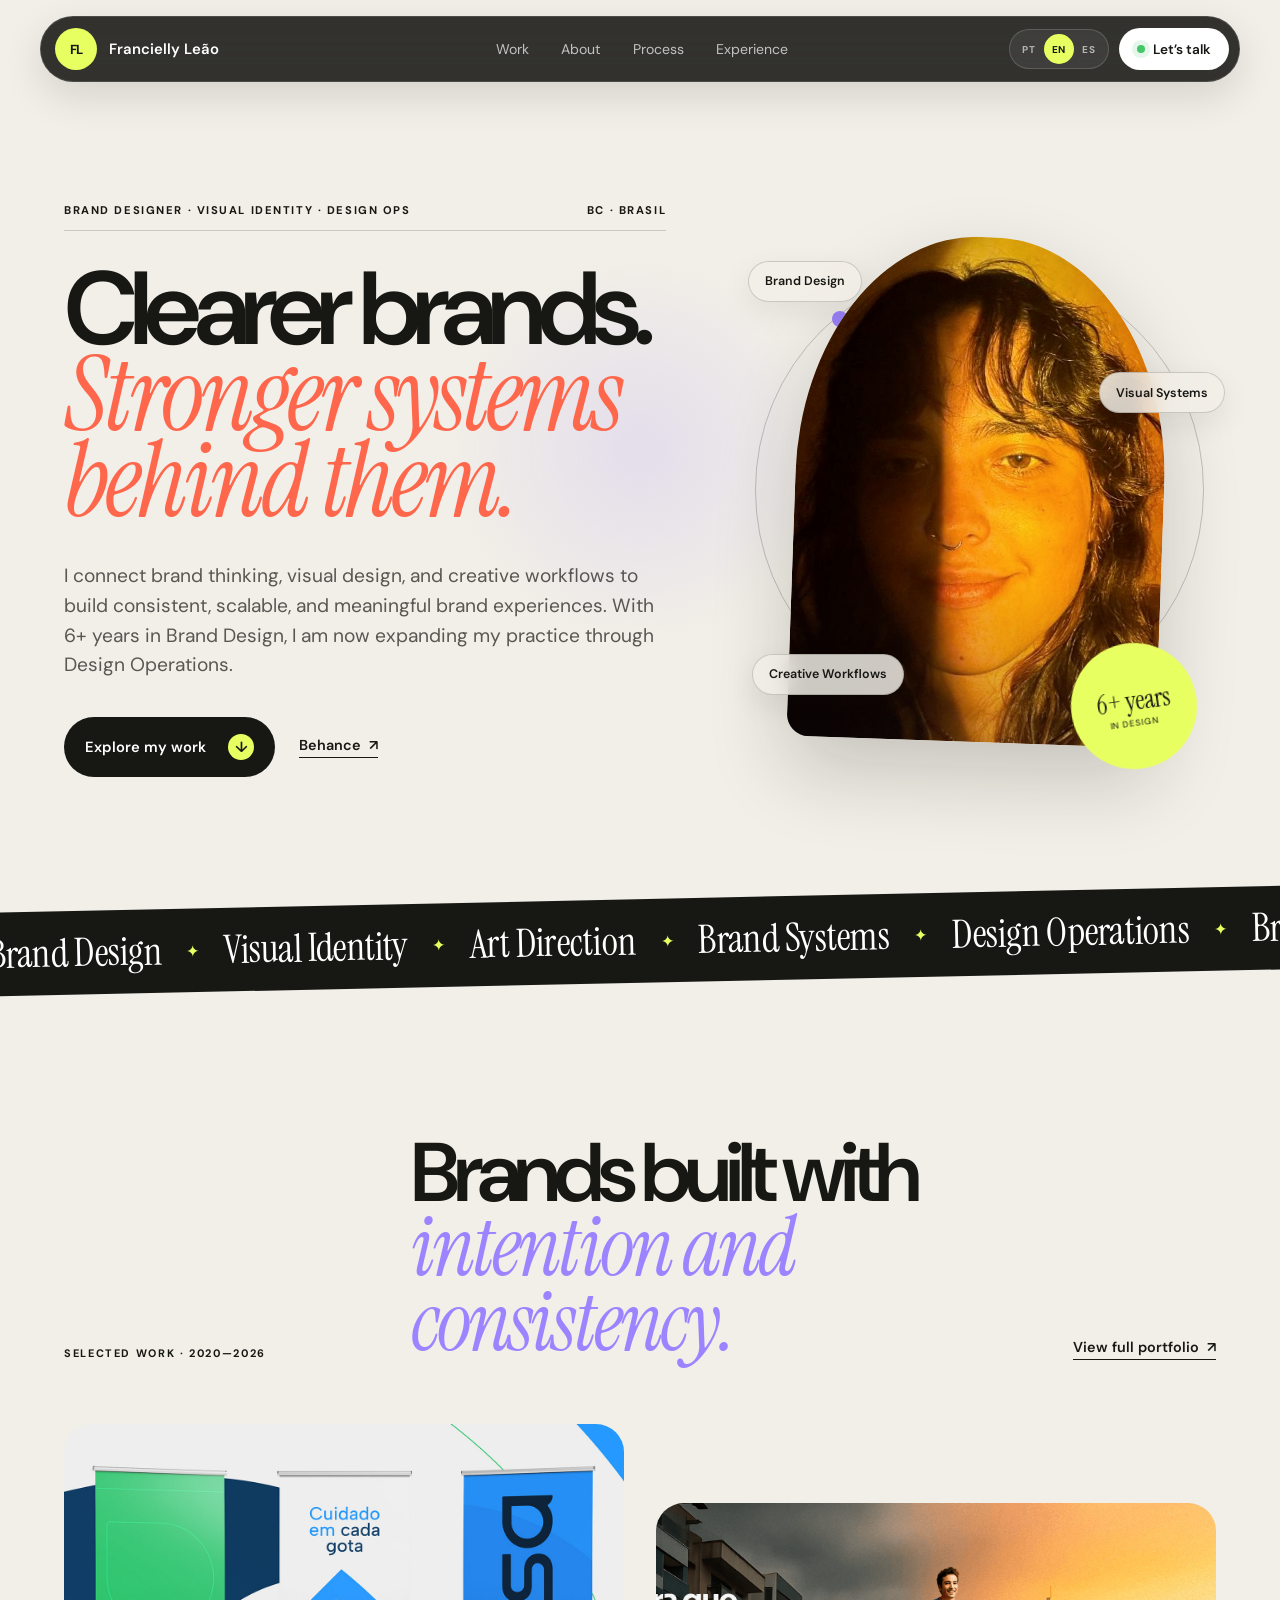
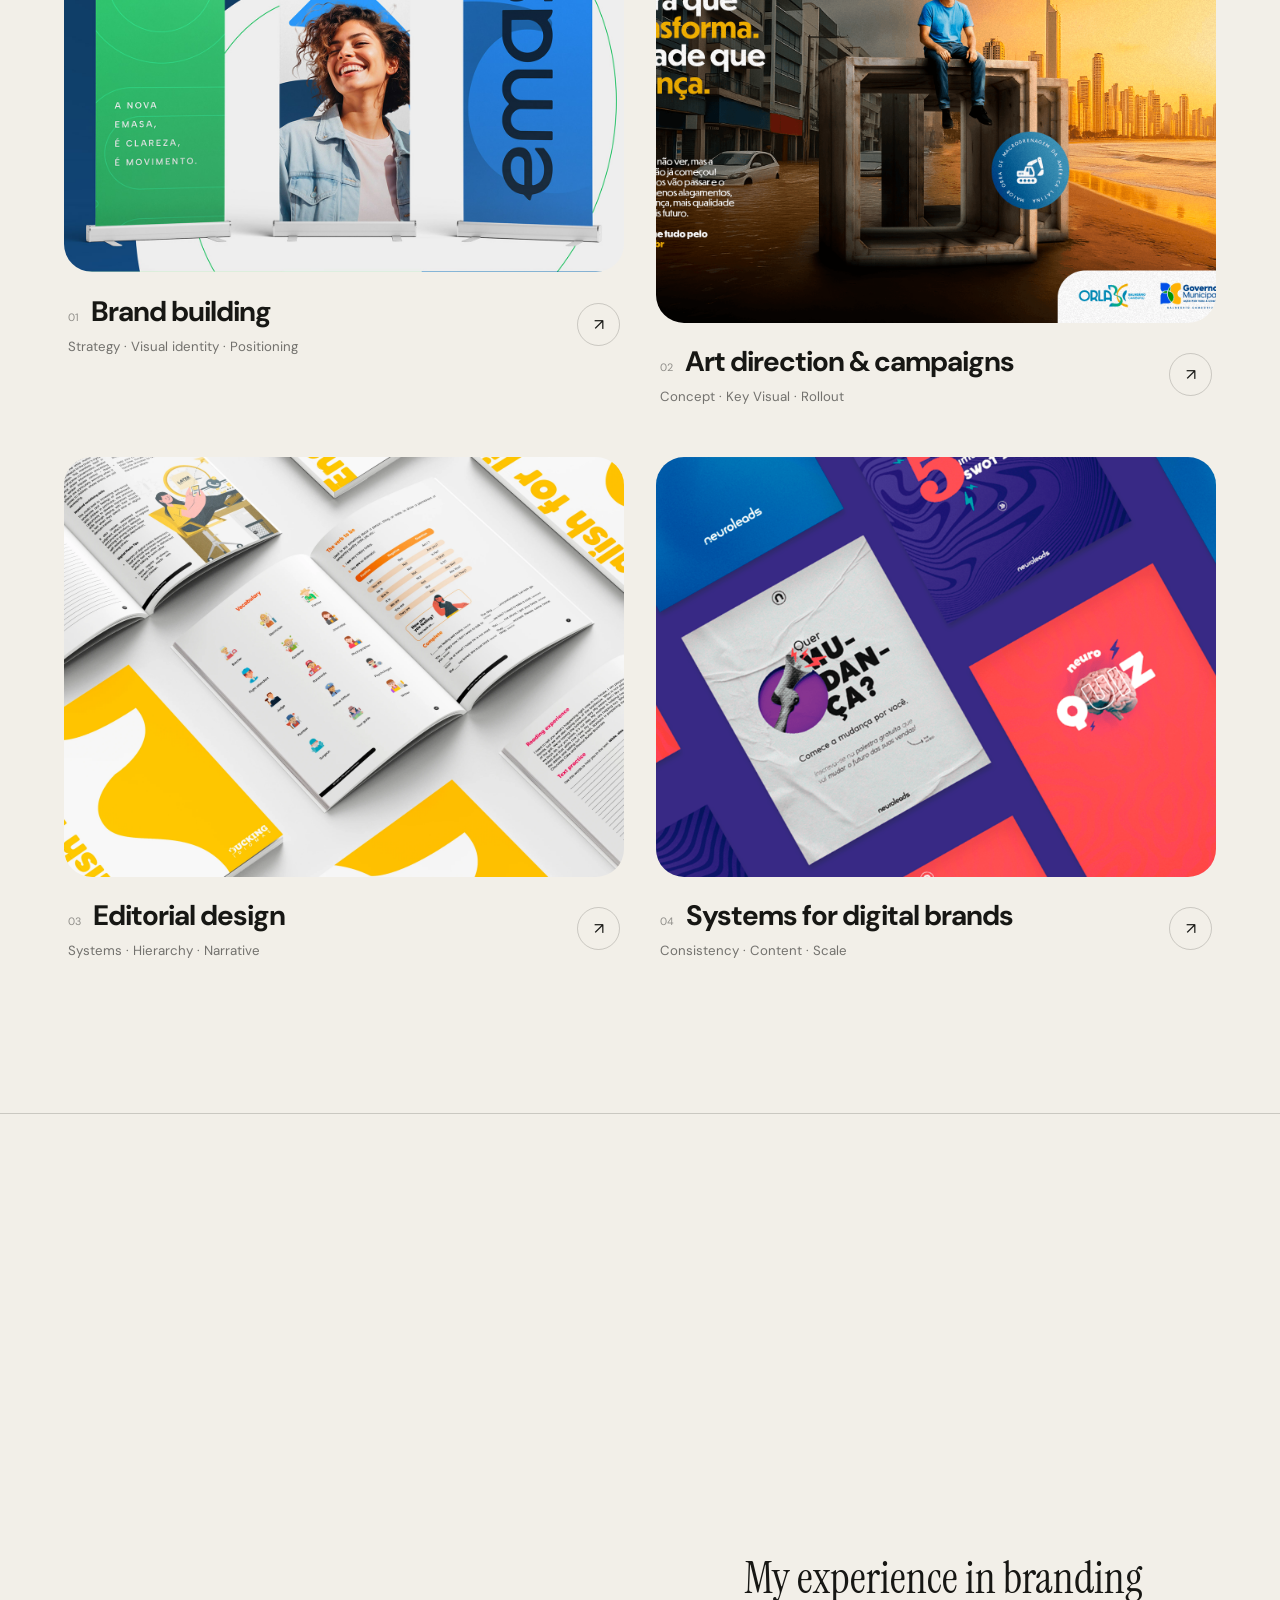
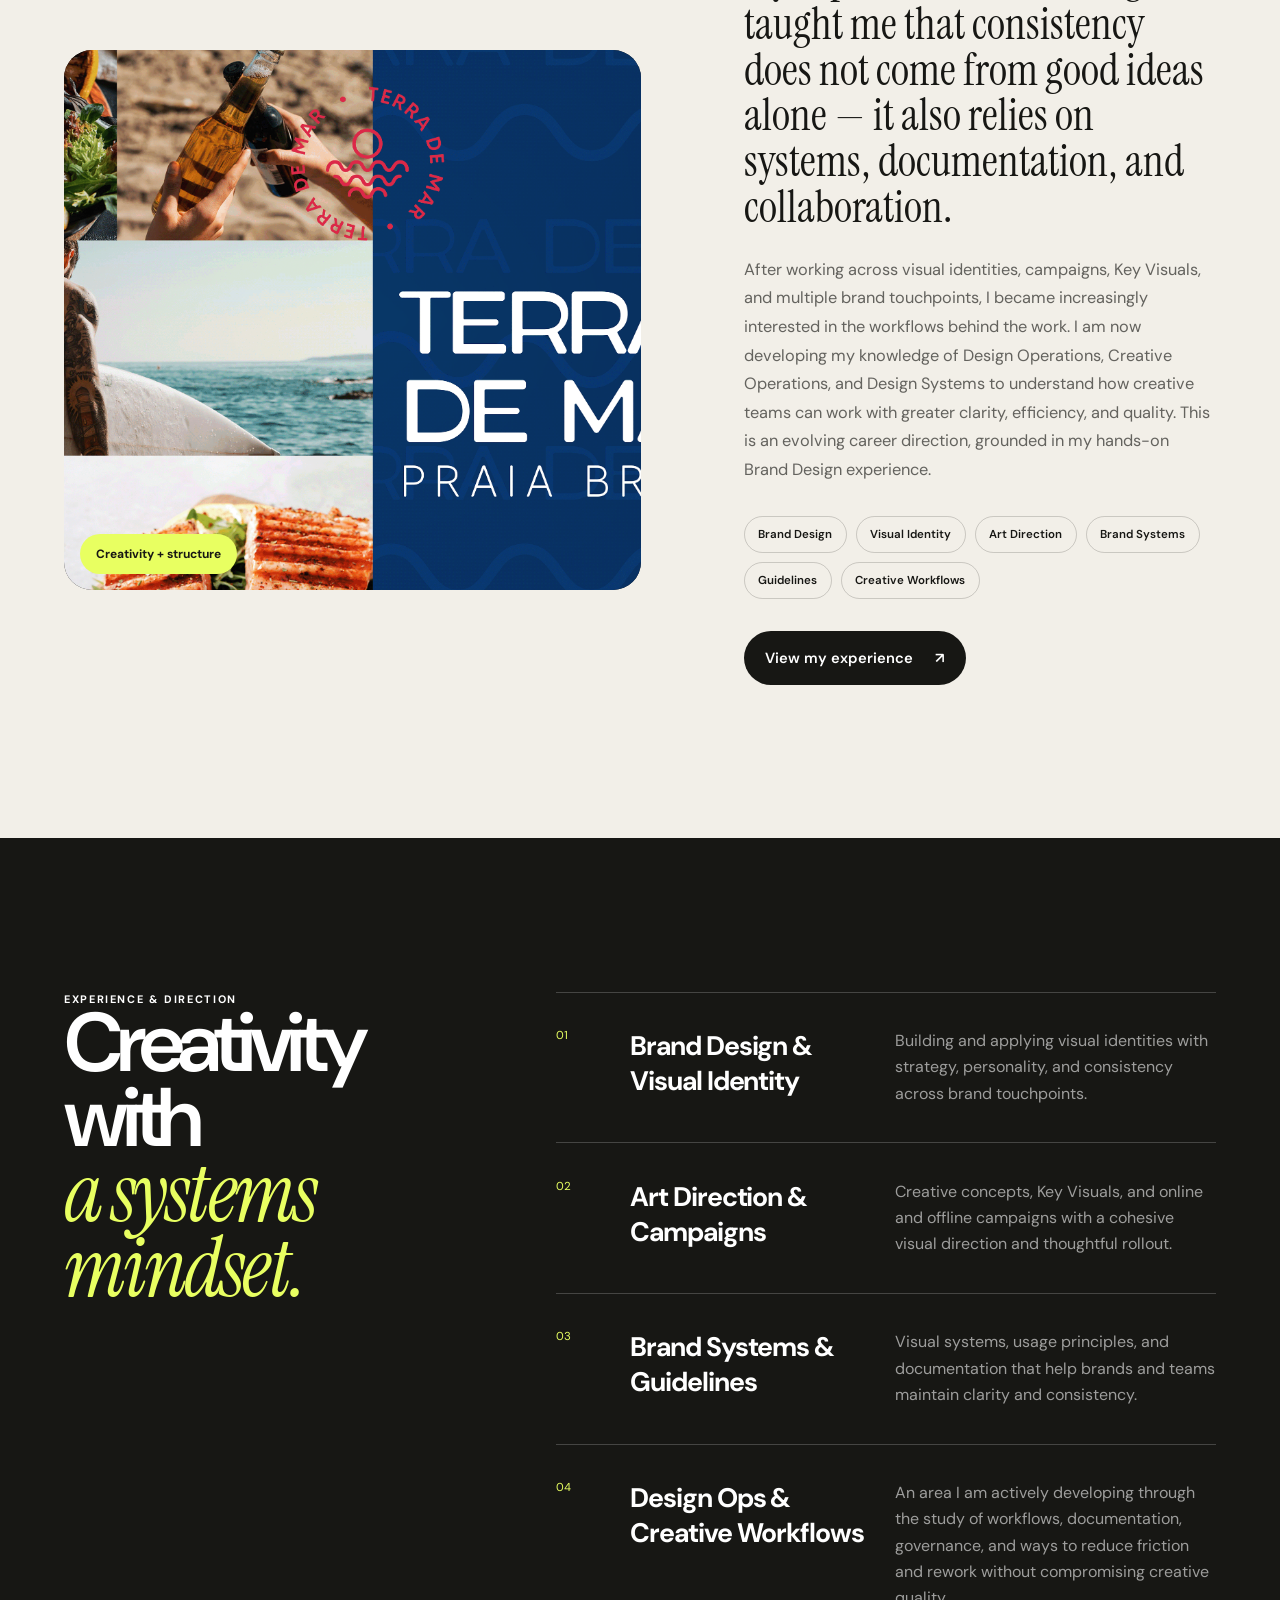
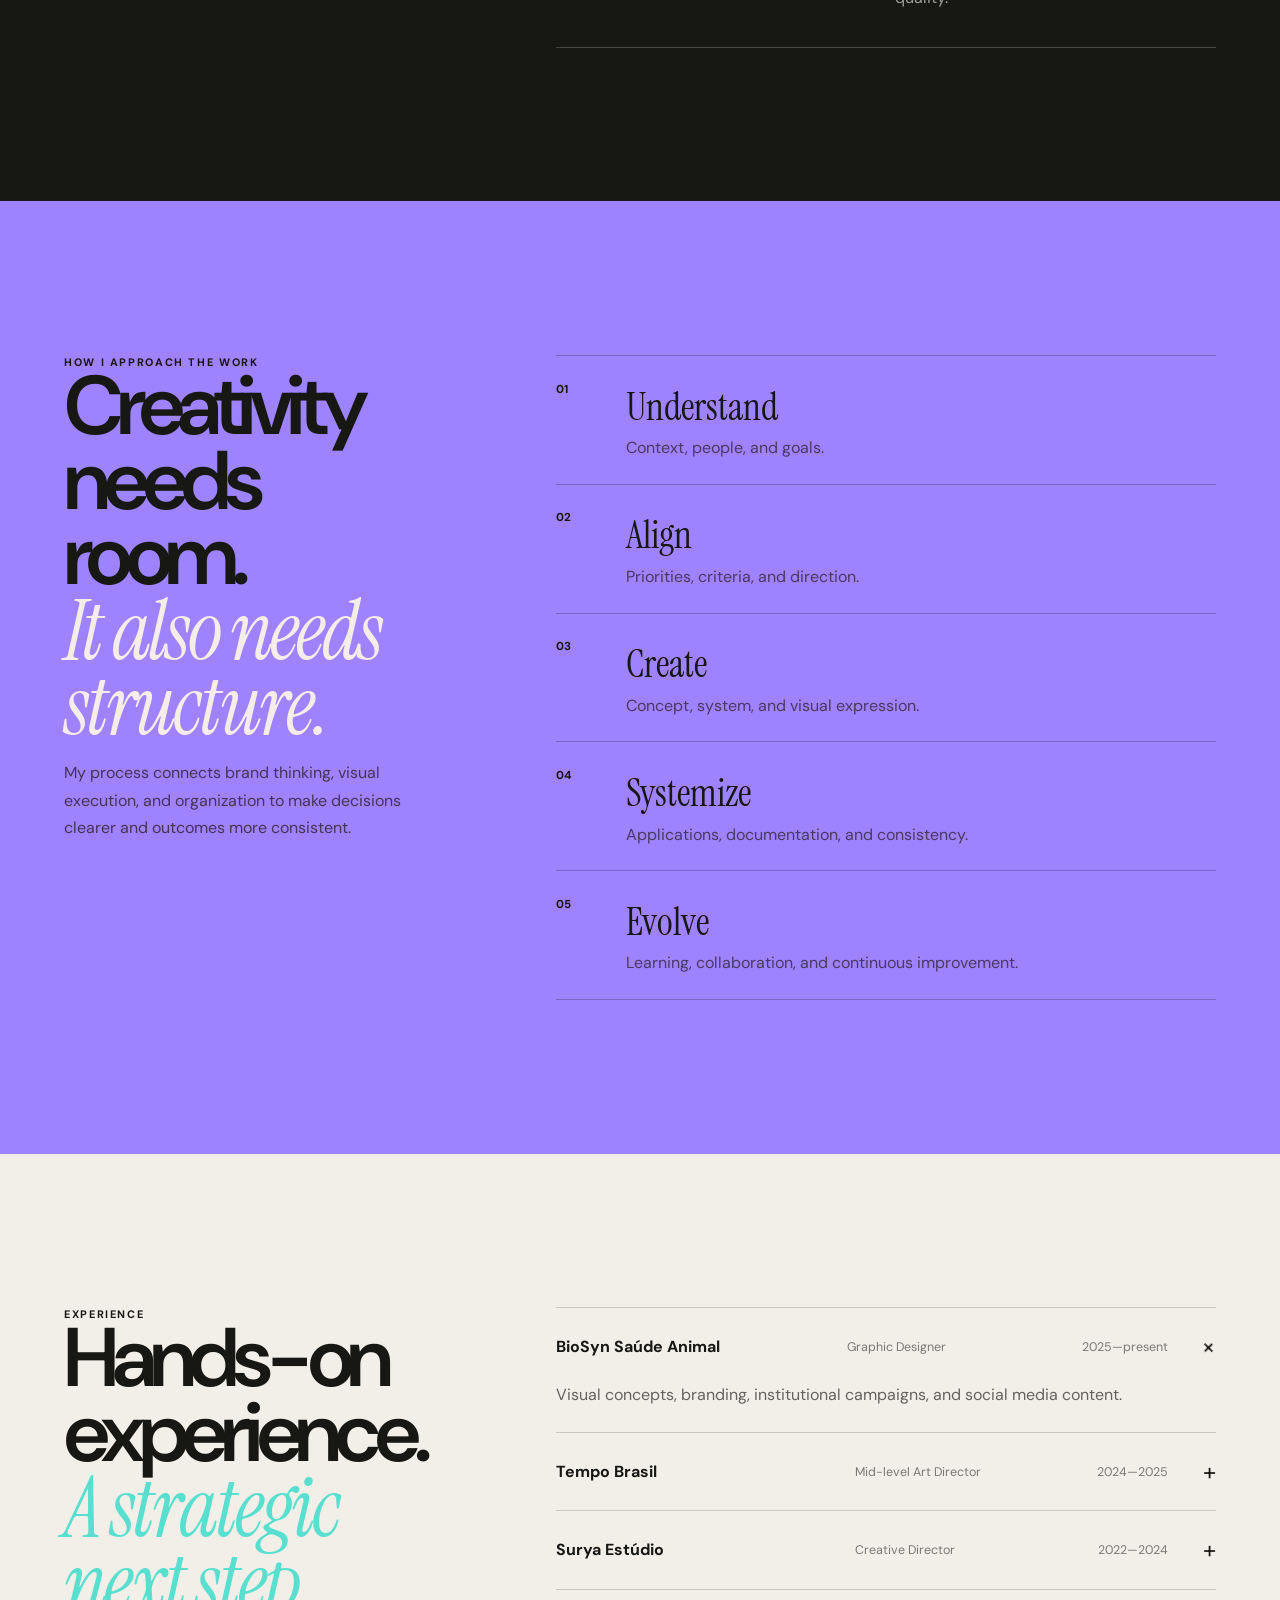
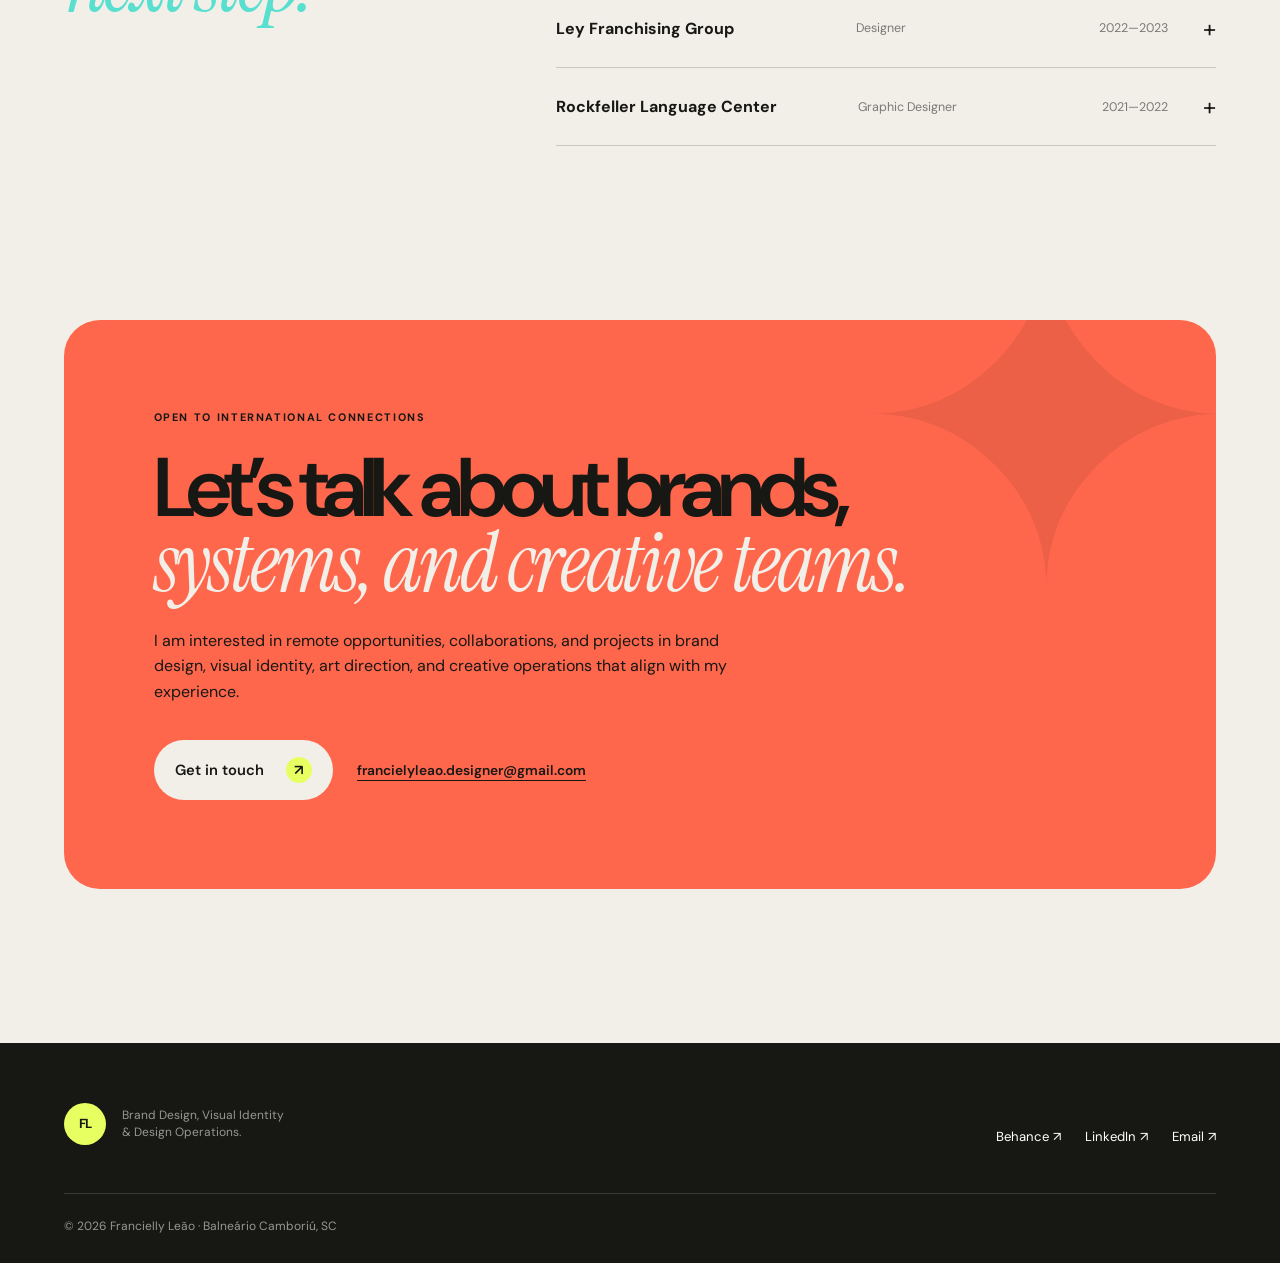
==== commit 510799a7: "Reposition portfolio content and add three languages" ====
--- a/index.html
+++ b/index.html
@@ -4,12 +4,12 @@
   <meta charset="utf-8">
   <meta name="viewport" content="width=device-width, initial-scale=1">
   <meta name="theme-color" content="#171714">
-  <title>Francielly Leão — Branding & Direção de Arte</title>
-  <meta name="description" content="Portfólio de Francielly Leão, designer especializada em branding, identidade visual, campanhas e direção de arte.">
+  <title>Francielly Leão — Brand Designer & Design Operations</title>
+  <meta name="description" content="Brand Designer com mais de 6 anos de experiência em identidade visual, direção de arte e sistemas de marca, ampliando sua atuação em Design Operations.">
   <link rel="canonical" href="https://franciellyleao.github.io/portfolio/">
   <meta property="og:type" content="website">
-  <meta property="og:title" content="Francielly Leão — Branding & Direção de Arte">
-  <meta property="og:description" content="Marcas com estratégia, personalidade e presença.">
+  <meta property="og:title" content="Francielly Leão — Brand Designer & Design Operations">
+  <meta property="og:description" content="Brand thinking, visual design e creative workflows para experiências de marca consistentes e escaláveis.">
   <meta property="og:url" content="https://franciellyleao.github.io/portfolio/">
   <meta property="og:image" content="https://franciellyleao.github.io/portfolio/trabalhos.png">
   <link rel="icon" href="data:image/svg+xml,%3Csvg xmlns='http://www.w3.org/2000/svg' viewBox='0 0 100 100'%3E%3Crect width='100' height='100' rx='24' fill='%23171714'/%3E%3Ctext x='50' y='67' text-anchor='middle' font-family='Arial' font-size='48' font-weight='700' fill='%23e8ff61'%3EFL%3C/text%3E%3C/svg%3E">
@@ -18,64 +18,73 @@
   <link href="https://fonts.googleapis.com/css2?family=DM+Sans:wght@400;500;600;700&family=Instrument+Serif:ital@0;1&display=swap" rel="stylesheet">
   <script>document.documentElement.classList.add('js')</script>
   <link rel="stylesheet" href="style.css">
-  <script type="application/ld+json">{"@context":"https://schema.org","@type":"Person","name":"Francielly Leão","jobTitle":"Designer Gráfica e Diretora de Arte","url":"https://franciellyleao.github.io/portfolio/","sameAs":["https://www.behance.net/franciellyleao","https://www.linkedin.com/in/franciellyleaodesigner"]}</script>
+  <script type="application/ld+json">{"@context":"https://schema.org","@type":"Person","name":"Francielly Leão","jobTitle":"Brand Designer","url":"https://franciellyleao.github.io/portfolio/","sameAs":["https://www.behance.net/franciellyleao","https://www.linkedin.com/in/franciellyleaodesigner"]}</script>
 </head>
 <body>
-  <a class="skip-link" href="#conteudo">Pular para o conteúdo</a>
+  <a class="skip-link" href="#conteudo" data-i18n="skip">Pular para o conteúdo</a>
   <div class="cursor-glow" aria-hidden="true"></div>
   <header class="site-header" data-header>
-    <a class="brand" href="#inicio" aria-label="Francielly Leão — início"><span class="brand-mark">FL</span><span class="brand-name">Francielly Leão</span></a>
-    <button class="menu-button" type="button" aria-expanded="false" aria-controls="site-nav"><span></span><span></span><span class="sr-only">Abrir menu</span></button>
-    <nav class="site-nav" id="site-nav" aria-label="Navegação principal"><a href="#projetos">Projetos</a><a href="#sobre">Sobre</a><a href="#processo">Processo</a><a href="#trajetoria">Trajetória</a></nav>
-    <a class="header-cta" href="#contato"><span class="status-dot" aria-hidden="true"></span>Vamos conversar</a>
+    <a class="brand" href="#inicio" aria-label="Francielly Leão — início" data-i18n-aria="brandAria"><span class="brand-mark">FL</span><span class="brand-name">Francielly Leão</span></a>
+    <button class="menu-button" type="button" aria-expanded="false" aria-controls="site-nav"><span></span><span></span><span class="sr-only" data-i18n="menu">Abrir menu</span></button>
+    <nav class="site-nav" id="site-nav" aria-label="Navegação principal" data-i18n-aria="navAria"><a href="#projetos" data-i18n="navWork">Projetos</a><a href="#sobre" data-i18n="navAbout">Sobre</a><a href="#processo" data-i18n="navProcess">Processo</a><a href="#trajetoria" data-i18n="navJourney">Trajetória</a></nav>
+    <div class="header-tools">
+      <div class="language-switcher" role="group" aria-label="Selecionar idioma" data-i18n-aria="languageAria"><button type="button" data-lang="pt" aria-pressed="true">PT</button><button type="button" data-lang="en" aria-pressed="false">EN</button><button type="button" data-lang="es" aria-pressed="false">ES</button></div>
+      <a class="header-cta" href="#contato"><span class="status-dot" aria-hidden="true"></span><span data-i18n="headerCta">Vamos conversar</span></a>
+    </div>
   </header>
 
   <main id="conteudo">
     <section class="hero" id="inicio">
       <div class="hero-copy reveal is-visible">
-        <p class="eyebrow"><span>Designer & diretora de arte</span><span>BC · Brasil</span></p>
-        <h1>Marcas que<br><em>fazem sentido</em><br>e deixam marca.</h1>
-        <p class="hero-intro">Uno estratégia, conceito e execução visual para transformar ideias em identidades com personalidade e presença.</p>
-        <div class="hero-actions"><a class="button button-primary" href="#projetos">Explorar projetos <span aria-hidden="true">↓</span></a><a class="text-link" href="https://www.behance.net/franciellyleao" target="_blank" rel="noopener">Behance <span aria-hidden="true">↗</span></a></div>
+        <p class="eyebrow"><span>Brand Designer · Visual Identity · Design Ops</span><span>BC · Brasil</span></p>
+        <h1 data-i18n-html="heroTitle">Marcas com clareza.<br><em>Sistemas que sustentam.</em></h1>
+        <p class="hero-intro" data-i18n="heroIntro">Conecto pensamento de marca, design visual e fluxos criativos para construir experiências de marca consistentes, escaláveis e relevantes. Com mais de 6 anos em Brand Design, agora amplio minha atuação por meio de Design Operations.</p>
+        <div class="hero-actions"><a class="button button-primary" href="#projetos"><span data-i18n="exploreWork">Explorar projetos</span> <span aria-hidden="true">↓</span></a><a class="text-link" href="https://www.behance.net/franciellyleao" target="_blank" rel="noopener">Behance <span aria-hidden="true">↗</span></a></div>
       </div>
-      <div class="hero-art reveal is-visible" aria-label="Retrato de Francielly Leão e áreas de atuação"><div class="hero-orbit" aria-hidden="true"></div><div class="portrait-frame"><img src="fran.jpg" alt="Francielly Leão" width="640" height="800"></div><span class="float-tag tag-one">Brand strategy</span><span class="float-tag tag-two">Visual identity</span><span class="float-tag tag-three">Art direction</span><div class="hero-stamp" aria-hidden="true"><span>6+ anos</span><small>criando marcas</small></div></div>
+      <div class="hero-art reveal is-visible" aria-label="Retrato de Francielly Leão e áreas de atuação" data-i18n-aria="portraitAria"><div class="hero-orbit" aria-hidden="true"></div><div class="portrait-frame"><img src="fran.jpg" alt="Francielly Leão" width="640" height="800"></div><span class="float-tag tag-one">Brand Design</span><span class="float-tag tag-two">Visual Systems</span><span class="float-tag tag-three">Creative Workflows</span><div class="hero-stamp" aria-hidden="true"><span data-i18n="years">6+ anos</span><small data-i18n="yearsLabel">em design</small></div></div>
     </section>
 
-    <div class="marquee" aria-label="Serviços"><div class="marquee-track"><span>Branding</span><i>✦</i><span>Identidade visual</span><i>✦</i><span>Direção de arte</span><i>✦</i><span>Campanhas</span><i>✦</i><span>Design editorial</span><i>✦</i><span aria-hidden="true">Branding</span><i aria-hidden="true">✦</i><span aria-hidden="true">Identidade visual</span><i aria-hidden="true">✦</i><span aria-hidden="true">Direção de arte</span><i aria-hidden="true">✦</i><span aria-hidden="true">Campanhas</span><i aria-hidden="true">✦</i><span aria-hidden="true">Design editorial</span><i aria-hidden="true">✦</i></div></div>
+    <div class="marquee" aria-label="Especialidades" data-i18n-aria="expertiseAria"><div class="marquee-track"><span>Brand Design</span><i>✦</i><span>Visual Identity</span><i>✦</i><span>Art Direction</span><i>✦</i><span>Brand Systems</span><i>✦</i><span>Design Operations</span><i>✦</i><span aria-hidden="true">Brand Design</span><i aria-hidden="true">✦</i><span aria-hidden="true">Visual Identity</span><i aria-hidden="true">✦</i><span aria-hidden="true">Art Direction</span><i aria-hidden="true">✦</i><span aria-hidden="true">Brand Systems</span><i aria-hidden="true">✦</i><span aria-hidden="true">Design Operations</span><i aria-hidden="true">✦</i></div></div>
 
     <section class="work-section" id="projetos">
-      <div class="section-heading reveal"><p class="kicker">Projetos selecionados · 2020—2026</p><h2>Trabalho que une<br><em>ideia e intenção.</em></h2><a class="text-link" href="https://www.behance.net/franciellyleao" target="_blank" rel="noopener">Ver portfólio completo <span aria-hidden="true">↗</span></a></div>
+      <div class="section-heading reveal"><p class="kicker" data-i18n="workKicker">Projetos selecionados · 2020—2026</p><h2 data-i18n-html="workTitle">Marcas construídas com<br><em>intenção e consistência.</em></h2><a class="text-link" href="https://www.behance.net/franciellyleao" target="_blank" rel="noopener"><span data-i18n="viewPortfolio">Ver portfólio completo</span> <span aria-hidden="true">↗</span></a></div>
       <div class="projects-grid">
-        <a class="project project-featured reveal" href="https://www.behance.net/franciellyleao" target="_blank" rel="noopener"><div class="project-media"><img src="branding.jpg" alt="Seleção de projetos de branding" loading="lazy"></div><div class="project-info"><div><span class="project-number">01</span><h3>Construção de marca</h3></div><p>Estratégia · Identidade visual · Posicionamento</p><span class="project-arrow" aria-hidden="true">↗</span></div></a>
-        <a class="project reveal" href="https://www.behance.net/franciellyleao" target="_blank" rel="noopener"><div class="project-media"><img src="campanha.png" alt="Seleção de campanhas criativas" loading="lazy"></div><div class="project-info"><div><span class="project-number">02</span><h3>Campanhas criativas</h3></div><p>Conceito · Digital · Offline</p><span class="project-arrow" aria-hidden="true">↗</span></div></a>
-        <a class="project reveal" href="https://www.behance.net/franciellyleao" target="_blank" rel="noopener"><div class="project-media"><img src="editorial.webp" alt="Seleção de projetos editoriais" loading="lazy"></div><div class="project-info"><div><span class="project-number">03</span><h3>Design editorial</h3></div><p>Diagramação · Ritmo · Narrativa</p><span class="project-arrow" aria-hidden="true">↗</span></div></a>
-        <a class="project project-wide reveal" href="https://www.behance.net/franciellyleao" target="_blank" rel="noopener"><div class="project-media"><img src="social.png" alt="Seleção de projetos para presença digital" loading="lazy"></div><div class="project-info"><div><span class="project-number">04</span><h3>Presença digital</h3></div><p>Conteúdo · Campanhas · Social</p><span class="project-arrow" aria-hidden="true">↗</span></div></a>
+        <a class="project project-featured reveal" href="https://www.behance.net/franciellyleao" target="_blank" rel="noopener"><div class="project-media"><img src="branding.jpg" alt="Seleção de projetos de branding" data-i18n-alt="brandProjectAlt" loading="lazy"></div><div class="project-info"><div><span class="project-number">01</span><h3 data-i18n="projectBrand">Construção de marca</h3></div><p data-i18n="projectBrandTags">Estratégia · Identidade visual · Posicionamento</p><span class="project-arrow" aria-hidden="true">↗</span></div></a>
+        <a class="project reveal" href="https://www.behance.net/franciellyleao" target="_blank" rel="noopener"><div class="project-media"><img src="campanha.png" alt="Seleção de campanhas criativas" data-i18n-alt="campaignProjectAlt" loading="lazy"></div><div class="project-info"><div><span class="project-number">02</span><h3 data-i18n="projectCampaign">Direção de arte & campanhas</h3></div><p data-i18n="projectCampaignTags">Conceito · Key Visual · Desdobramentos</p><span class="project-arrow" aria-hidden="true">↗</span></div></a>
+        <a class="project reveal" href="https://www.behance.net/franciellyleao" target="_blank" rel="noopener"><div class="project-media"><img src="editorial.webp" alt="Seleção de projetos editoriais" data-i18n-alt="editorialProjectAlt" loading="lazy"></div><div class="project-info"><div><span class="project-number">03</span><h3 data-i18n="projectEditorial">Design editorial</h3></div><p data-i18n="projectEditorialTags">Sistemas · Hierarquia · Narrativa</p><span class="project-arrow" aria-hidden="true">↗</span></div></a>
+        <a class="project project-wide reveal" href="https://www.behance.net/franciellyleao" target="_blank" rel="noopener"><div class="project-media"><img src="social.png" alt="Seleção de projetos para presença digital" data-i18n-alt="digitalProjectAlt" loading="lazy"></div><div class="project-info"><div><span class="project-number">04</span><h3 data-i18n="projectDigital">Sistemas para marcas digitais</h3></div><p data-i18n="projectDigitalTags">Consistência · Conteúdo · Escala</p><span class="project-arrow" aria-hidden="true">↗</span></div></a>
       </div>
     </section>
 
     <section class="about-section" id="sobre">
-      <div class="about-title reveal"><p class="kicker">Sobre mim</p><h2>Design bonito chama atenção.<br><em>Design coerente constrói valor.</em></h2></div>
-      <div class="about-layout"><div class="about-image reveal"><img src="trabalhos.png" alt="Mosaico de trabalhos de Francielly Leão" loading="lazy"><span>Estratégia + sensibilidade</span></div><div class="about-content reveal"><p class="lead">Nos últimos 6 anos, trabalhei na interseção entre estratégia de marca e execução visual.</p><p>Gosto de olhar para o todo: entender a essência de uma empresa, o que ela precisa comunicar e para quem. A partir daí, transformo intenção em sistemas visuais consistentes — de identidades completas a campanhas e conteúdo.</p><div class="capability-list" aria-label="Áreas de atuação"><span>Branding</span><span>Identidade visual</span><span>Campanhas</span><span>Direção de arte</span><span>Editorial</span><span>UI layouts</span></div><a class="button button-dark" href="https://www.linkedin.com/in/franciellyleaodesigner" target="_blank" rel="noopener">Conhecer minha trajetória <span aria-hidden="true">↗</span></a></div></div>
+      <div class="about-title reveal"><p class="kicker" data-i18n="aboutKicker">Minha evolução profissional</p><h2 data-i18n-html="aboutTitle">Da construção da marca<br><em>à forma como o trabalho acontece.</em></h2></div>
+      <div class="about-layout"><div class="about-image reveal"><img src="trabalhos.png" alt="Mosaico de trabalhos de Francielly Leão" data-i18n-alt="workMosaicAlt" loading="lazy"><span data-i18n="aboutBadge">Criatividade + estrutura</span></div><div class="about-content reveal"><p class="lead" data-i18n="aboutLead">Minha experiência em branding me ensinou que consistência não depende apenas de boas ideias — depende também de sistemas, documentação e colaboração.</p><p data-i18n="aboutBody">Depois de atuar com identidades visuais, campanhas, Key Visuals e diferentes pontos de contato de marca, comecei a olhar com mais atenção para os fluxos por trás das entregas. Hoje, aprofundo meus conhecimentos em Design Operations, Creative Operations e Design Systems para compreender como equipes criativas podem trabalhar com mais clareza, eficiência e qualidade. Essa é uma direção em desenvolvimento, construída sobre minha experiência real em Brand Design.</p><div class="capability-list" aria-label="Competências" data-i18n-aria="capabilitiesAria"><span>Brand Design</span><span>Visual Identity</span><span>Art Direction</span><span>Brand Systems</span><span>Guidelines</span><span>Creative Workflows</span></div><a class="button button-dark" href="https://www.linkedin.com/in/franciellyleaodesigner" target="_blank" rel="noopener"><span data-i18n="viewJourney">Conhecer minha trajetória</span> <span aria-hidden="true">↗</span></a></div></div>
     </section>
 
     <section class="services-section" aria-labelledby="servicos-title">
-      <div class="services-heading reveal"><p class="kicker">Como posso ajudar</p><h2 id="servicos-title">Do posicionamento<br><em>à presença.</em></h2></div>
-      <div class="services-list"><article class="service reveal"><span>01</span><h3>Branding & identidade</h3><p>Estratégia, posicionamento e sistemas visuais que deixam a marca reconhecível e preparada para crescer.</p></article><article class="service reveal"><span>02</span><h3>Campanhas & direção de arte</h3><p>Conceitos e desdobramentos on e offline com unidade visual, ritmo e impacto.</p></article><article class="service reveal"><span>03</span><h3>Conteúdo & presença digital</h3><p>Comunicação para redes sociais com linguagem consistente, estratégia e personalidade.</p></article><article class="service reveal"><span>04</span><h3>Web & editorial</h3><p>Landing pages, apresentações e materiais editoriais que equilibram clareza, leitura e expressão.</p></article></div>
+      <div class="services-heading reveal"><p class="kicker" data-i18n="expertiseKicker">Experiência & direção</p><h2 id="servicos-title" data-i18n-html="expertiseTitle">Criatividade com<br><em>visão sistêmica.</em></h2></div>
+      <div class="services-list">
+        <article class="service reveal"><span>01</span><h3>Brand Design & Visual Identity</h3><p data-i18n="expertiseBrand">Criação e aplicação de identidades visuais com estratégia, personalidade e consistência entre diferentes pontos de contato.</p></article>
+        <article class="service reveal"><span>02</span><h3>Art Direction & Campaigns</h3><p data-i18n="expertiseArt">Conceitos criativos, Key Visuals e campanhas on e offline com unidade visual e desdobramentos coerentes.</p></article>
+        <article class="service reveal"><span>03</span><h3>Brand Systems & Guidelines</h3><p data-i18n="expertiseSystems">Sistemas visuais, regras de aplicação e documentação que ajudam marcas e equipes a manter clareza e consistência.</p></article>
+        <article class="service reveal"><span>04</span><h3>Design Ops & Creative Workflows</h3><p data-i18n="expertiseOps">Uma área em desenvolvimento: estudo workflows, documentação, governança e formas de reduzir ruído e retrabalho sem comprometer a qualidade criativa.</p></article>
+      </div>
     </section>
 
     <section class="process-section" id="processo">
-      <div class="process-intro reveal"><p class="kicker">Meu processo</p><h2>Clareza antes<br><em>da estética.</em></h2><p>Cada projeto tem seu próprio caminho, mas todos partem de boas perguntas e decisões com propósito.</p></div>
-      <ol class="process-steps"><li class="reveal"><span>01</span><div><h3>Imersão</h3><p>Contexto, objetivos e escuta.</p></div></li><li class="reveal"><span>02</span><div><h3>Pesquisa</h3><p>Cenário, referências e oportunidades.</p></div></li><li class="reveal"><span>03</span><div><h3>Direção</h3><p>Conceito e território visual.</p></div></li><li class="reveal"><span>04</span><div><h3>Criação</h3><p>Sistema, testes e refinamento.</p></div></li><li class="reveal"><span>05</span><div><h3>Entrega</h3><p>Apresentação e aplicação.</p></div></li></ol>
+      <div class="process-intro reveal"><p class="kicker" data-i18n="processKicker">Como penso o trabalho</p><h2 data-i18n-html="processTitle">Criatividade precisa de espaço.<br><em>E de estrutura.</em></h2><p data-i18n="processBody">Meu processo conecta pensamento de marca, execução visual e organização para tornar decisões mais claras e entregas mais consistentes.</p></div>
+      <ol class="process-steps"><li class="reveal"><span>01</span><div><h3 data-i18n="stepUnderstand">Compreender</h3><p data-i18n="stepUnderstandBody">Contexto, pessoas e objetivos.</p></div></li><li class="reveal"><span>02</span><div><h3 data-i18n="stepAlign">Alinhar</h3><p data-i18n="stepAlignBody">Prioridades, critérios e direção.</p></div></li><li class="reveal"><span>03</span><div><h3 data-i18n="stepCreate">Criar</h3><p data-i18n="stepCreateBody">Conceito, sistema e expressão visual.</p></div></li><li class="reveal"><span>04</span><div><h3 data-i18n="stepSystemize">Sistematizar</h3><p data-i18n="stepSystemizeBody">Aplicações, documentação e consistência.</p></div></li><li class="reveal"><span>05</span><div><h3 data-i18n="stepEvolve">Evoluir</h3><p data-i18n="stepEvolveBody">Aprendizado, colaboração e melhoria contínua.</p></div></li></ol>
     </section>
 
     <section class="experience-section" id="trajetoria">
-      <div class="experience-heading reveal"><p class="kicker">Trajetória</p><h2>Experiência que<br><em>atravessa formatos.</em></h2></div>
-      <div class="experience-list reveal"><details open><summary><span>BioSyn Saúde Animal</span><small>Designer Gráfico</small><time>2025—atual</time><i aria-hidden="true">+</i></summary><p>Conceitos visuais, branding, campanhas institucionais e conteúdo para redes sociais.</p></details><details><summary><span>Tempo Brasil</span><small>Diretora de Arte Pleno</small><time>2024—2025</time><i aria-hidden="true">+</i></summary><p>Conceitos e campanhas integradas, peças para social e mídia, ações on e offline.</p></details><details><summary><span>Surya Estúdio</span><small>Diretora de Criação</small><time>2022—2024</time><i aria-hidden="true">+</i></summary><p>Identidades visuais e materiais gráficos do briefing à entrega, com direção autoral.</p></details><details><summary><span>Ley Franchising Group</span><small>Designer</small><time>2022—2023</time><i aria-hidden="true">+</i></summary><p>Identidades, campanhas digitais e impressas e apoio às demandas de marketing.</p></details><details><summary><span>Rockfeller Language Center</span><small>Designer Gráfico</small><time>2021—2022</time><i aria-hidden="true">+</i></summary><p>Conteúdo, eventos, endomarketing, materiais para franquias e campanhas institucionais.</p></details></div>
+      <div class="experience-heading reveal"><p class="kicker" data-i18n="journeyKicker">Trajetória</p><h2 data-i18n-html="journeyTitle">Experiência prática.<br><em>Próximo passo estratégico.</em></h2></div>
+      <div class="experience-list reveal"><details open><summary><span>BioSyn Saúde Animal</span><small data-i18n="roleGraphic">Designer Gráfico</small><time data-i18n="presentDate">2025—atual</time><i aria-hidden="true">+</i></summary><p data-i18n="biosynBody">Conceitos visuais, branding, campanhas institucionais e conteúdo para redes sociais.</p></details><details><summary><span>Tempo Brasil</span><small data-i18n="roleArt">Diretora de Arte Pleno</small><time>2024—2025</time><i aria-hidden="true">+</i></summary><p data-i18n="tempoBody">Conceitos e campanhas integradas, peças para social e mídia, ações on e offline.</p></details><details><summary><span>Surya Estúdio</span><small data-i18n="roleCreative">Diretora de Criação</small><time>2022—2024</time><i aria-hidden="true">+</i></summary><p data-i18n="suryaBody">Identidades visuais e materiais gráficos do briefing à entrega, com direção autoral e relacionamento com clientes.</p></details><details><summary><span>Ley Franchising Group</span><small>Designer</small><time>2022—2023</time><i aria-hidden="true">+</i></summary><p data-i18n="leyBody">Identidades, campanhas digitais e impressas e colaboração com as demandas de marketing.</p></details><details><summary><span>Rockfeller Language Center</span><small data-i18n="roleGraphic">Designer Gráfico</small><time>2021—2022</time><i aria-hidden="true">+</i></summary><p data-i18n="rockBody">Conteúdo, eventos, endomarketing, materiais para franquias e campanhas institucionais.</p></details></div>
     </section>
 
-    <section class="contact-section" id="contato"><div class="contact-card reveal"><p class="kicker">Tem um projeto em mente?</p><h2>Vamos fazer algo<br><em>que deixe marca.</em></h2><p>Conte um pouco sobre sua marca, o momento do negócio e o que você quer construir.</p><div class="contact-actions"><a class="button button-light" href="https://api.whatsapp.com/send/?phone=5547984490891&amp;text=Oi%2C%20Fran!%20Quero%20conversar%20sobre%20um%20projeto." target="_blank" rel="noopener">Começar uma conversa <span aria-hidden="true">↗</span></a><a class="contact-email" href="mailto:francielyleao.designer@gmail.com">francielyleao.designer@gmail.com</a></div></div></section>
+    <section class="contact-section" id="contato"><div class="contact-card reveal"><p class="kicker" data-i18n="contactKicker">Aberta a conexões internacionais</p><h2 data-i18n-html="contactTitle">Vamos conversar sobre marcas,<br><em>sistemas e equipes criativas.</em></h2><p data-i18n="contactBody">Tenho interesse em oportunidades remotas, colaborações e projetos em branding, identidade visual, direção de arte e operações criativas compatíveis com minha experiência.</p><div class="contact-actions"><a class="button button-light" data-contact-link href="https://api.whatsapp.com/send/?phone=5547984490891&amp;text=Oi%2C%20Fran!%20Quero%20conversar%20sobre%20uma%20oportunidade." target="_blank" rel="noopener"><span data-i18n="contactCta">Entrar em contato</span> <span aria-hidden="true">↗</span></a><a class="contact-email" href="mailto:francielyleao.designer@gmail.com">francielyleao.designer@gmail.com</a></div></div></section>
   </main>
-  <footer class="site-footer"><div><span class="brand-mark">FL</span><p>Branding, direção de arte<br>e design com intenção.</p></div><div class="footer-links"><a href="https://www.behance.net/franciellyleao" target="_blank" rel="noopener">Behance ↗</a><a href="https://www.linkedin.com/in/franciellyleaodesigner" target="_blank" rel="noopener">LinkedIn ↗</a><a href="mailto:francielyleao.designer@gmail.com">E-mail ↗</a></div><p class="copyright">© <span data-year>2026</span> Francielly Leão · Balneário Camboriú, SC</p></footer>
+  <footer class="site-footer"><div><span class="brand-mark">FL</span><p data-i18n-html="footerPosition">Brand Design, Visual Identity<br>& Design Operations.</p></div><div class="footer-links"><a href="https://www.behance.net/franciellyleao" target="_blank" rel="noopener">Behance ↗</a><a href="https://www.linkedin.com/in/franciellyleaodesigner" target="_blank" rel="noopener">LinkedIn ↗</a><a href="mailto:francielyleao.designer@gmail.com"><span data-i18n="email">E-mail</span> ↗</a></div><p class="copyright">© <span data-year>2026</span> Francielly Leão · Balneário Camboriú, SC</p></footer>
+  <script src="i18n.js"></script>
   <script src="script.js"></script>
 </body>
 </html>
--- a/style.css
+++ b/style.css
@@ -17,3 +17,11 @@
 .js .reveal{opacity:0;transform:translateY(35px)}
 .js .reveal.is-visible{opacity:1;transform:none}
 @media(max-width:700px){.hero h1{font-size:clamp(2.9rem,13vw,3.7rem);letter-spacing:-.065em}.hero-intro{max-width:100%}.header-cta{font-size:0}.header-cta:after{content:"Contato";font-size:.75rem}}
+.header-tools{justify-self:end;display:flex;align-items:center;gap:.65rem}
+.language-switcher{display:flex;align-items:center;padding:.25rem;border:1px solid rgba(255,255,255,.16);border-radius:999px;background:rgba(255,255,255,.06)}
+.language-switcher button{min-width:30px;height:30px;padding:0;border:0;border-radius:50%;background:transparent;color:rgba(255,255,255,.62);font-size:.62rem;font-weight:700;letter-spacing:.04em;cursor:pointer;transition:background .2s,color .2s}
+.language-switcher button:hover{color:#fff}
+.language-switcher button[aria-pressed="true"]{background:var(--acid);color:var(--ink)}
+@media(max-width:700px){.header-cta{display:none}.header-cta:after{content:none}.header-tools{gap:.25rem}.language-switcher button{min-width:28px;height:28px}}
+.button [data-i18n]{display:inline;width:auto;height:auto;border-radius:0;background:transparent;color:inherit}
+@media(max-width:700px){.hero h1{font-size:clamp(2.55rem,11.5vw,3.35rem)}}
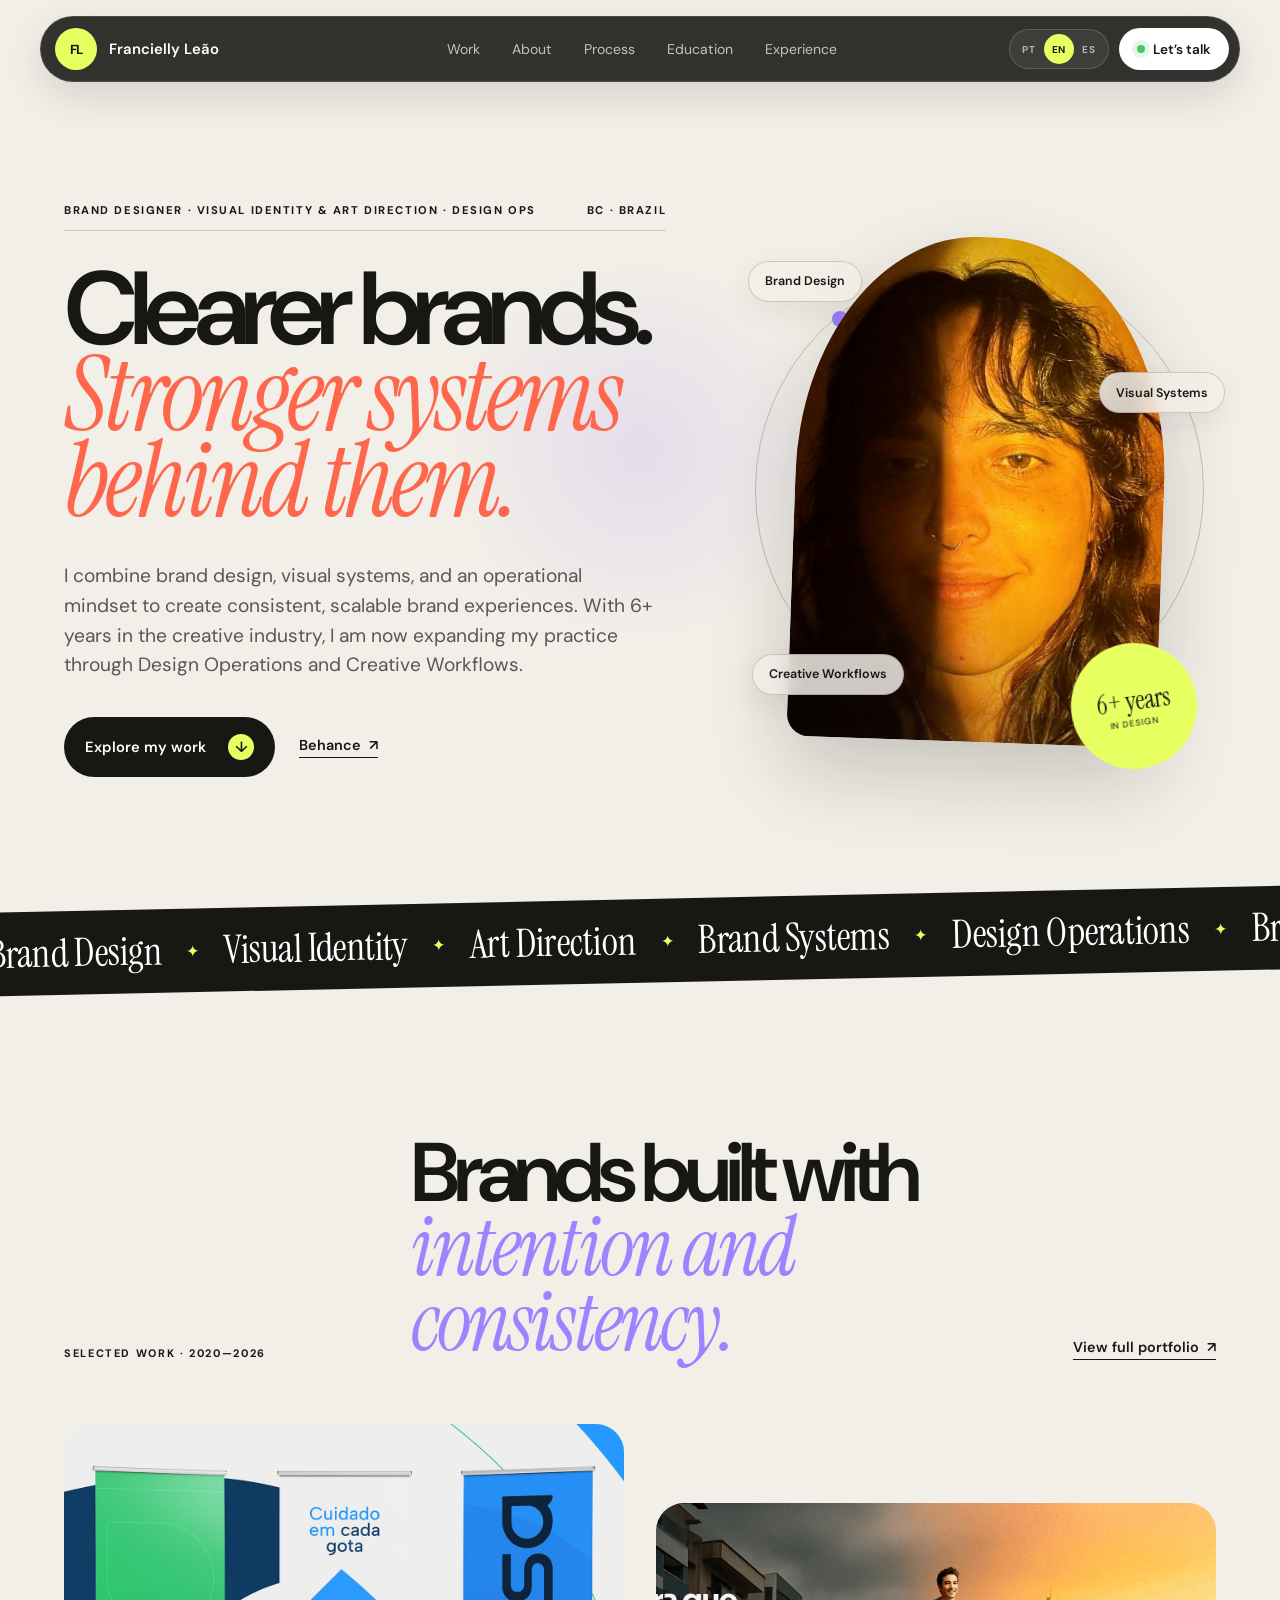
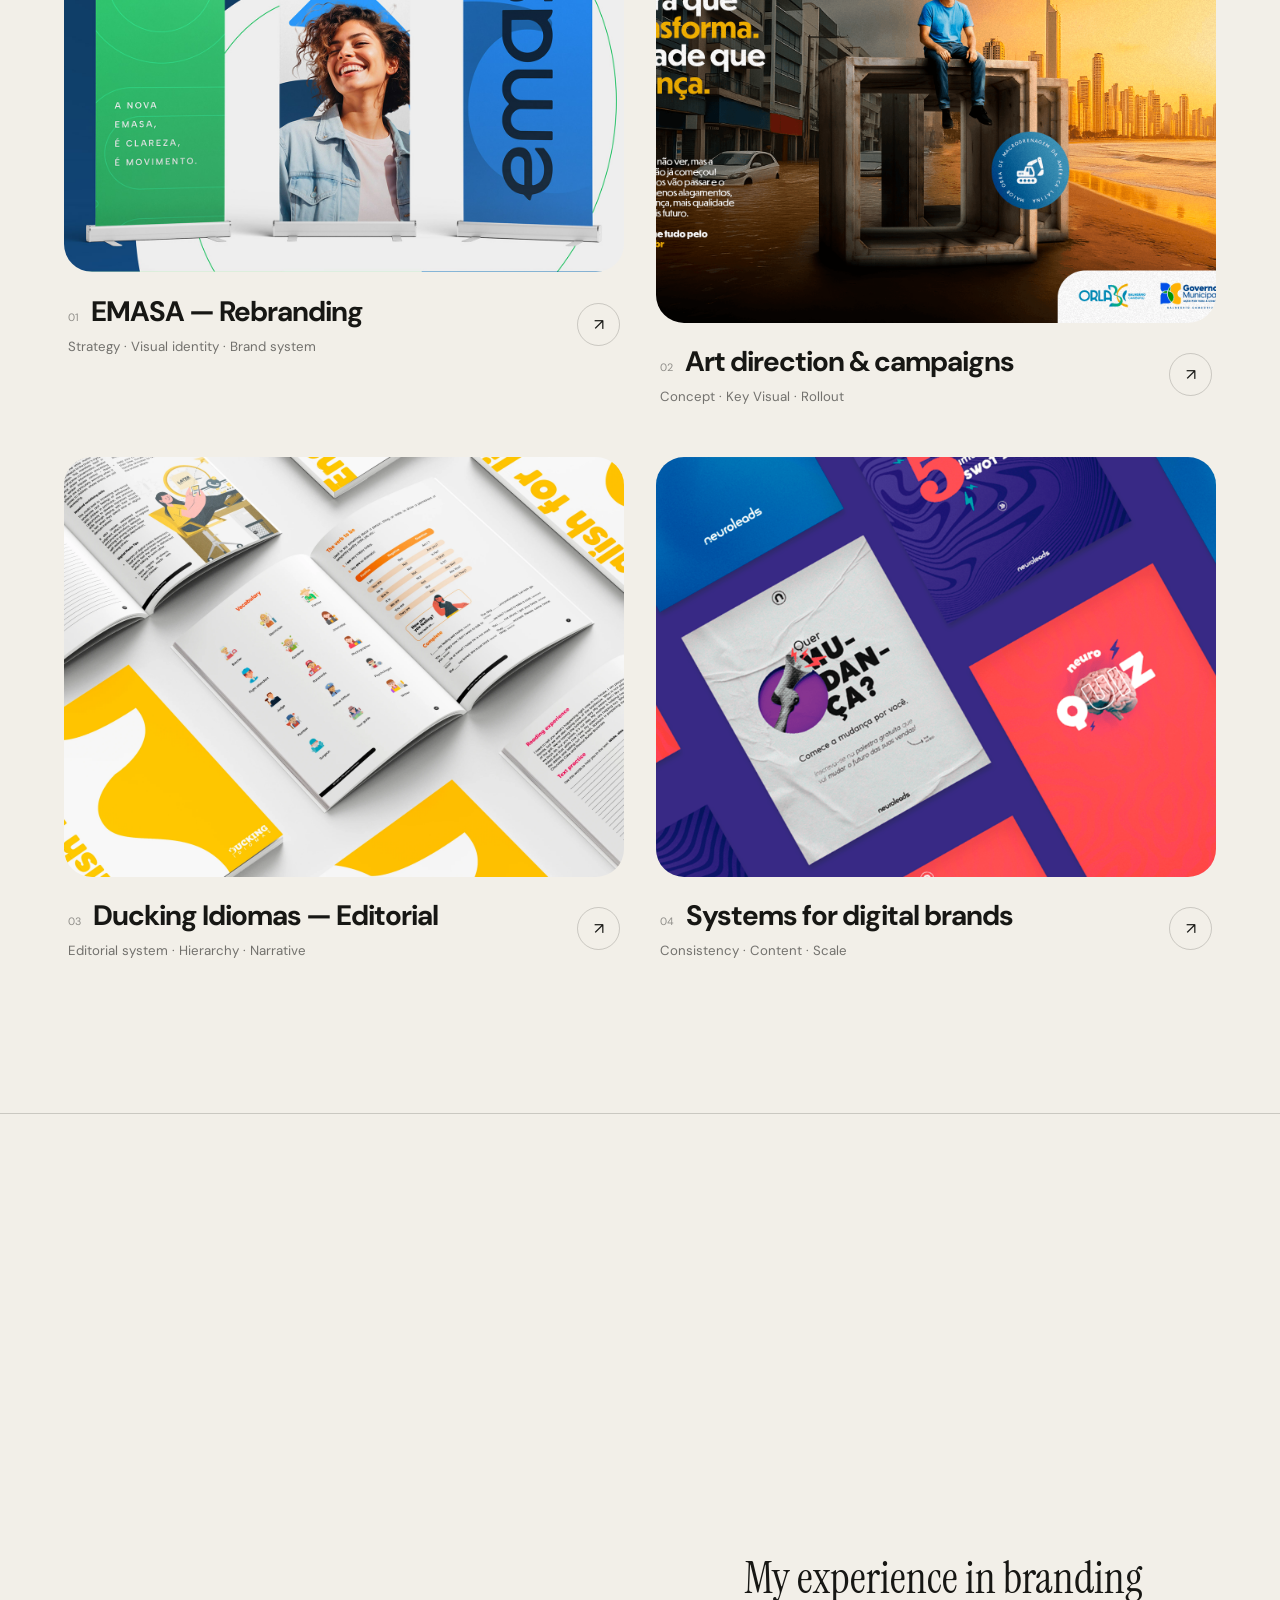
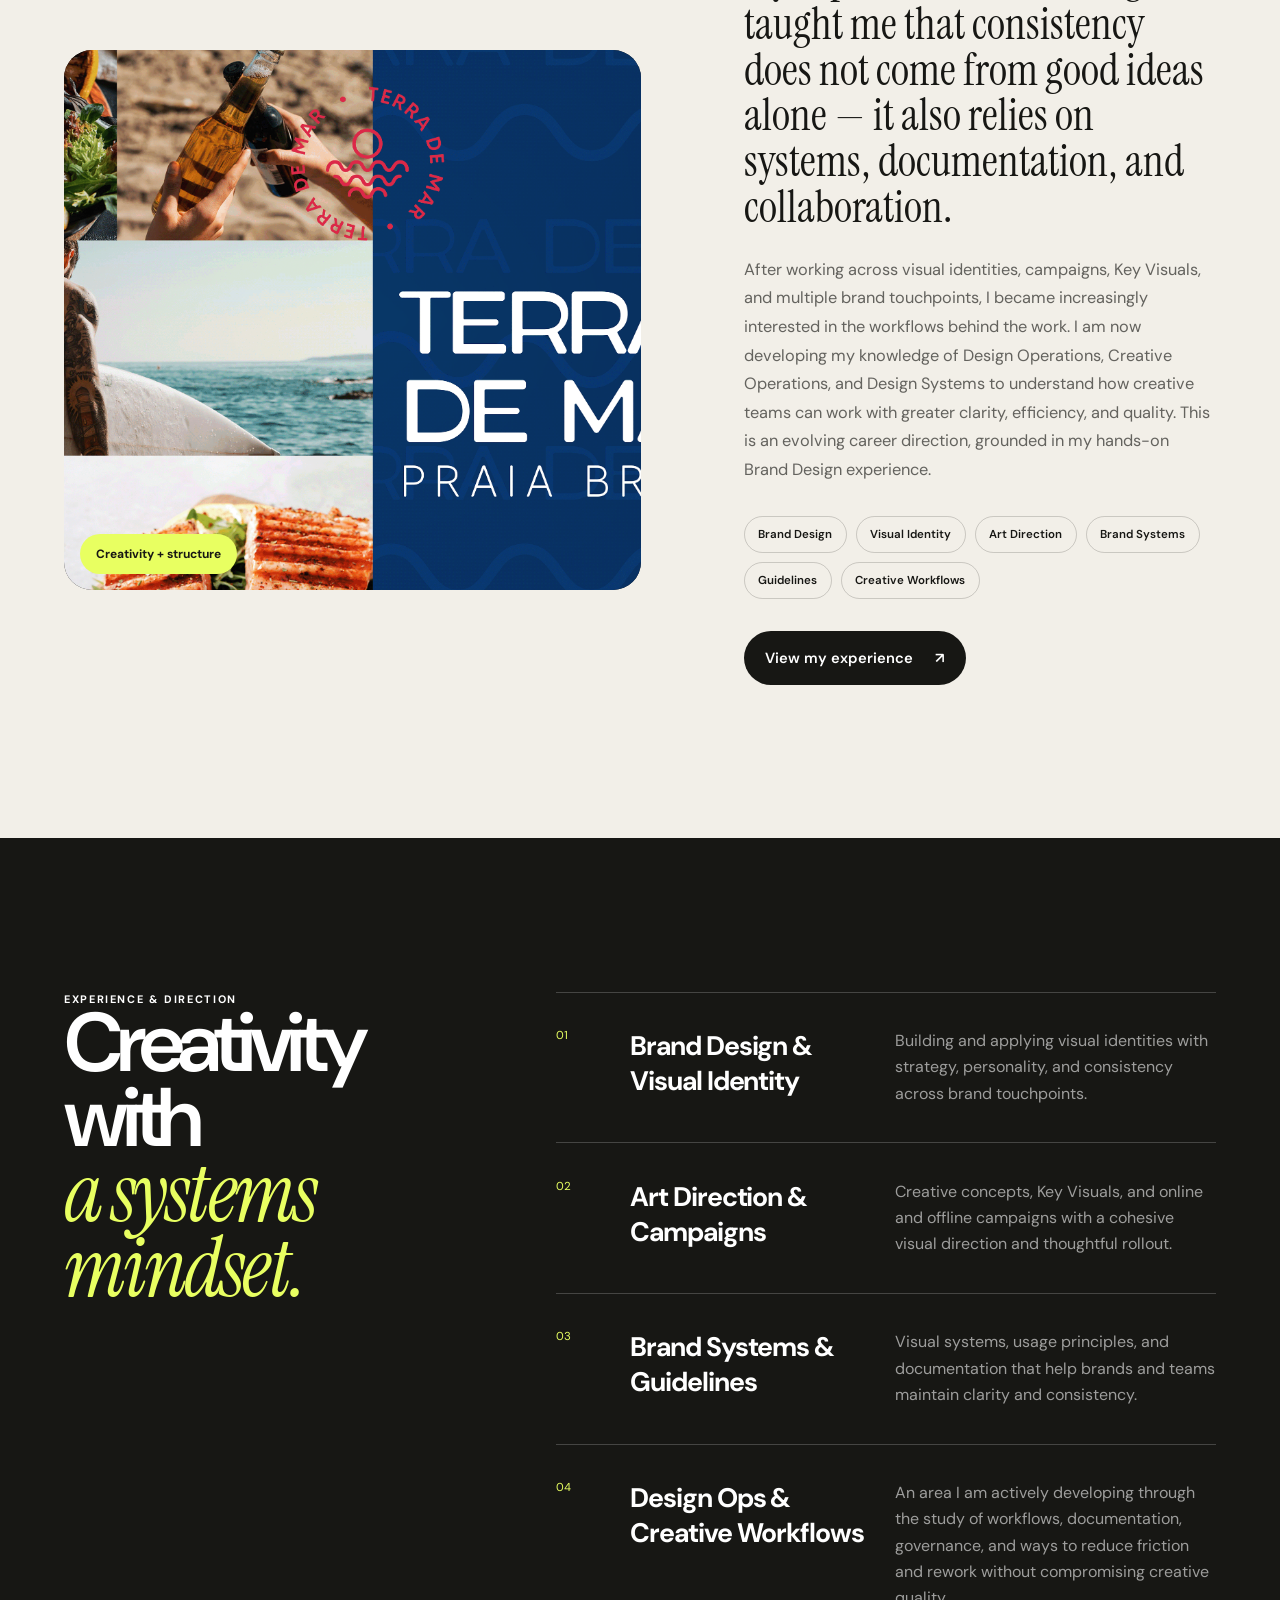
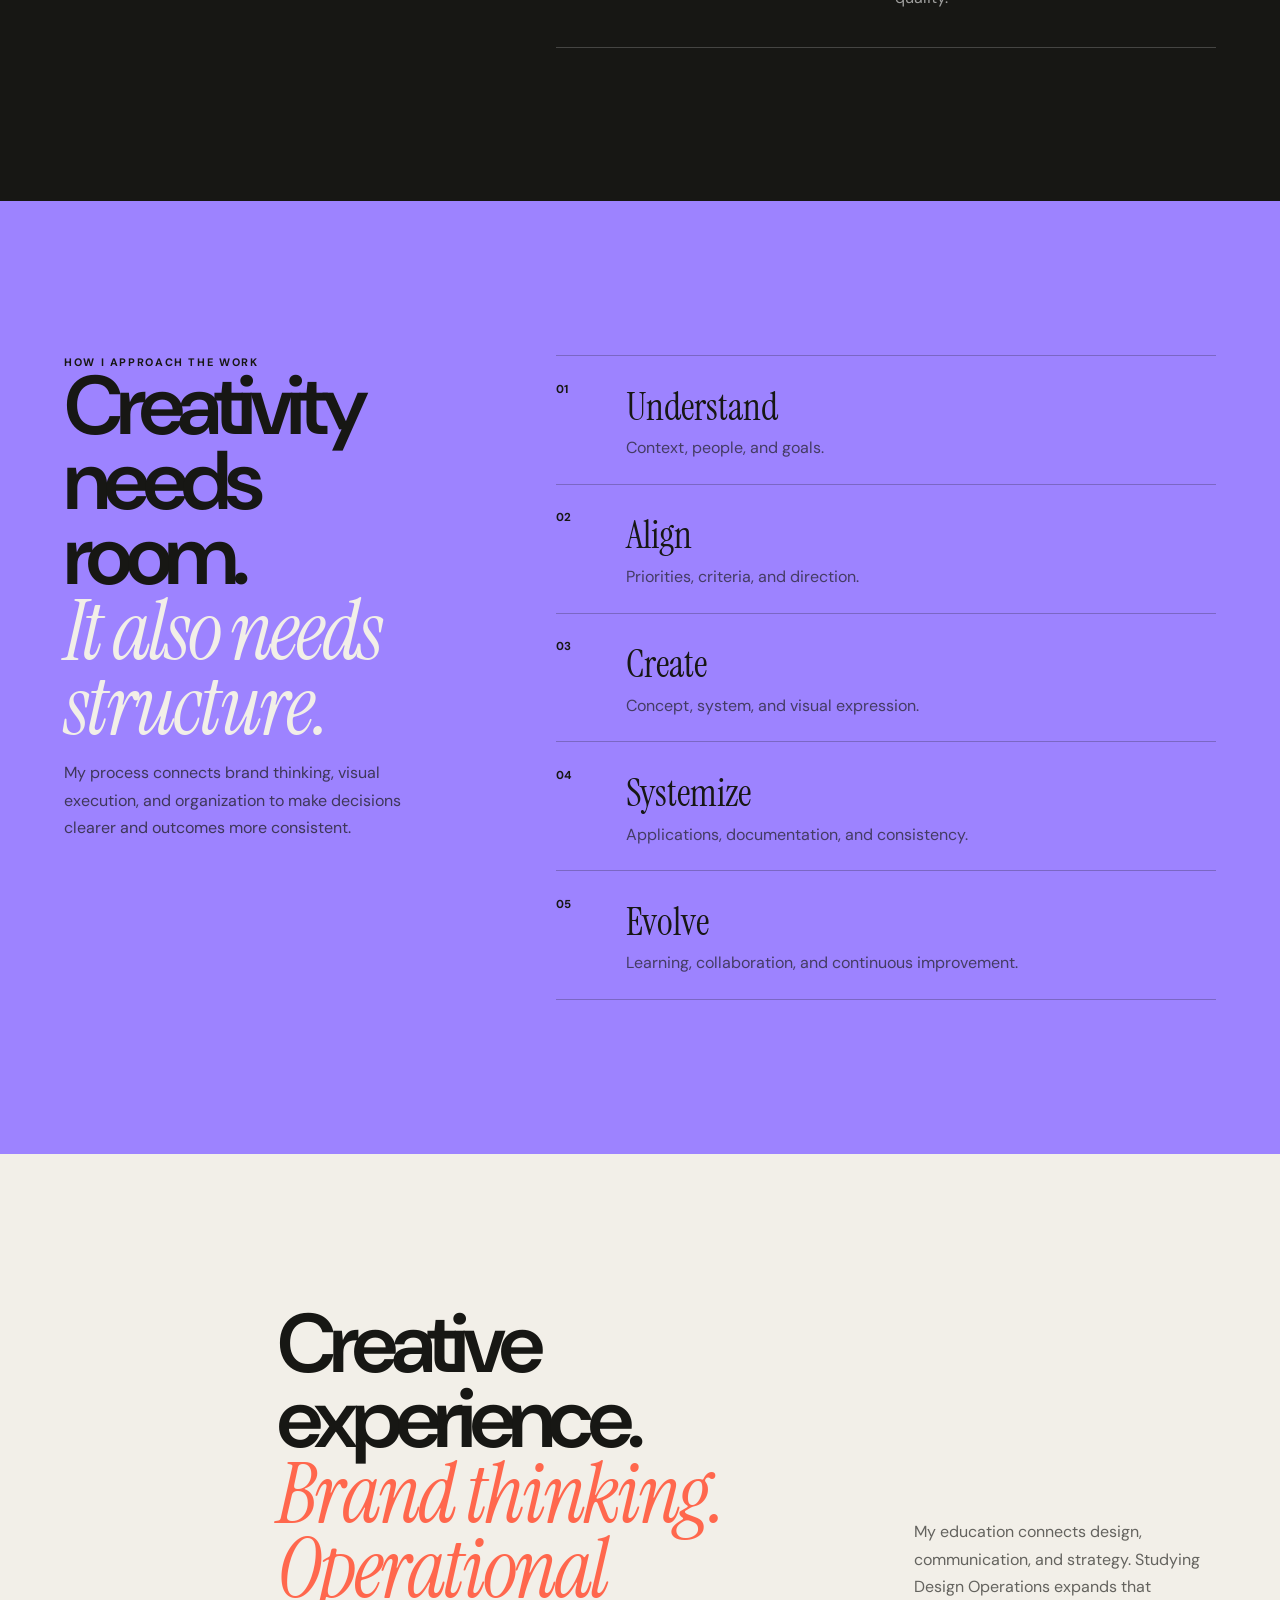
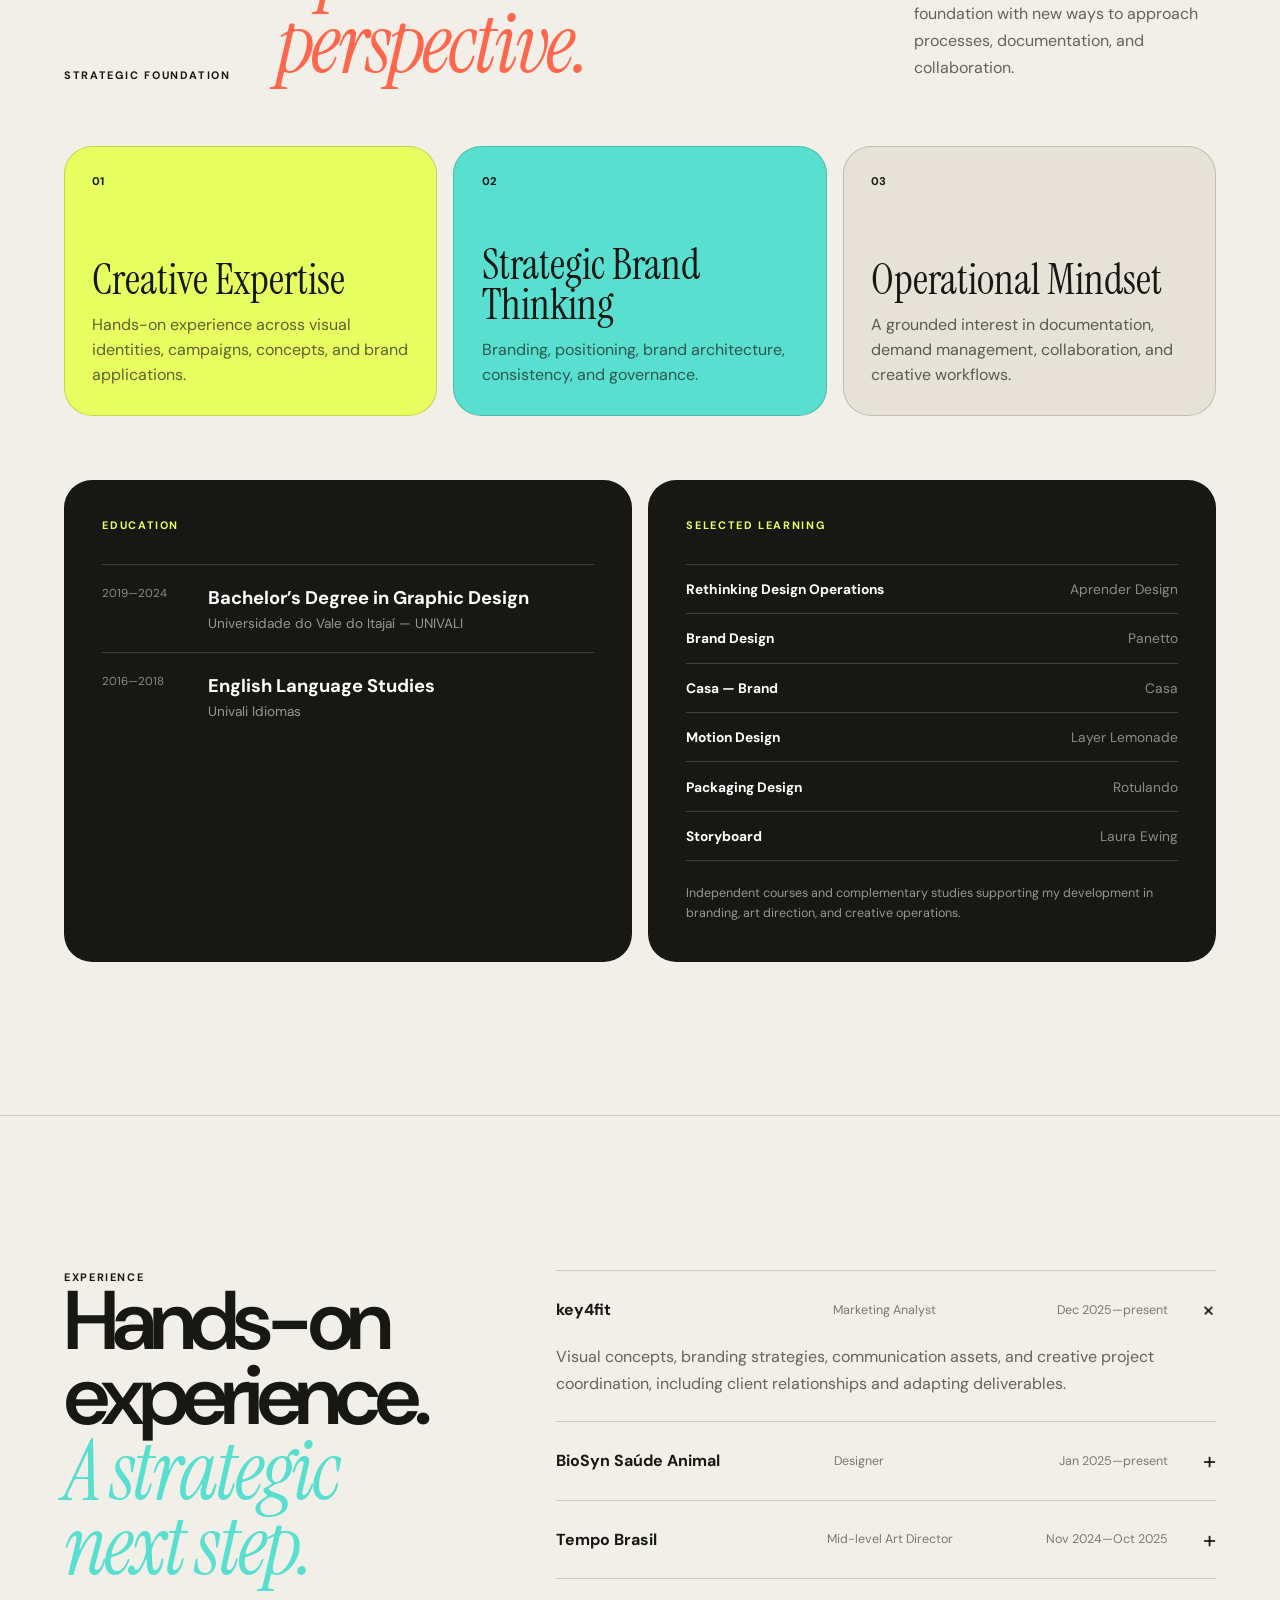
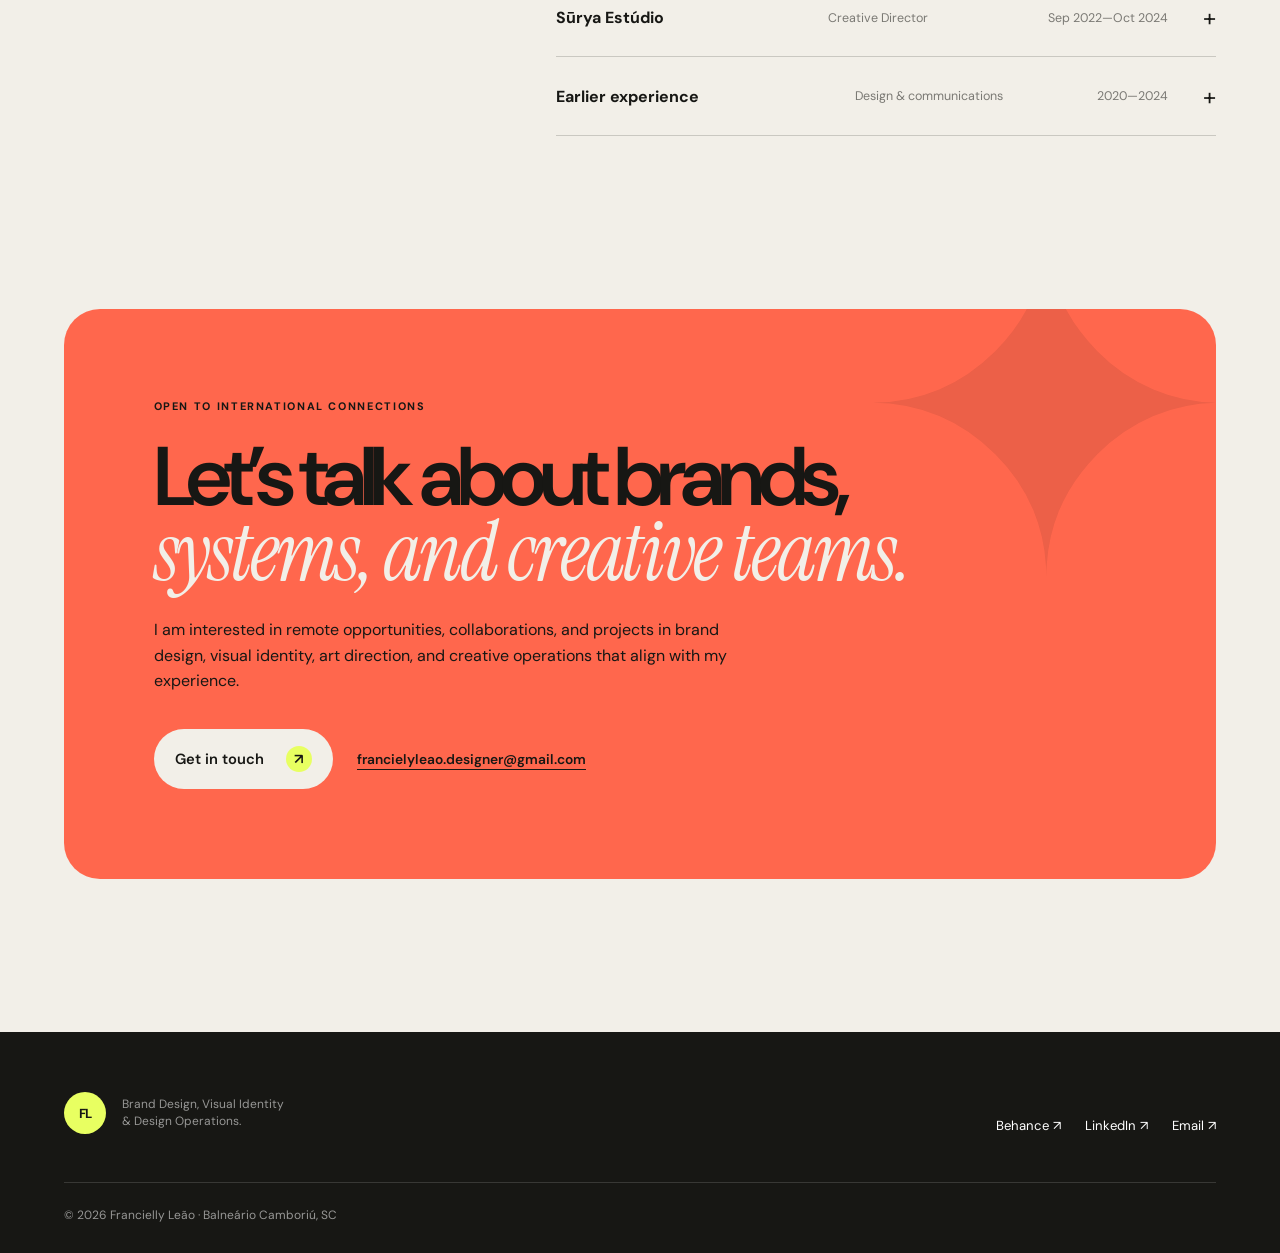
==== commit cb92e4cb: "Expand professional positioning and career narrative" ====
--- a/index.html
+++ b/index.html
@@ -26,7 +26,7 @@
   <header class="site-header" data-header>
     <a class="brand" href="#inicio" aria-label="Francielly Leão — início" data-i18n-aria="brandAria"><span class="brand-mark">FL</span><span class="brand-name">Francielly Leão</span></a>
     <button class="menu-button" type="button" aria-expanded="false" aria-controls="site-nav"><span></span><span></span><span class="sr-only" data-i18n="menu">Abrir menu</span></button>
-    <nav class="site-nav" id="site-nav" aria-label="Navegação principal" data-i18n-aria="navAria"><a href="#projetos" data-i18n="navWork">Projetos</a><a href="#sobre" data-i18n="navAbout">Sobre</a><a href="#processo" data-i18n="navProcess">Processo</a><a href="#trajetoria" data-i18n="navJourney">Trajetória</a></nav>
+    <nav class="site-nav" id="site-nav" aria-label="Navegação principal" data-i18n-aria="navAria"><a href="#projetos" data-i18n="navWork">Projetos</a><a href="#sobre" data-i18n="navAbout">Sobre</a><a href="#processo" data-i18n="navProcess">Processo</a><a href="#formacao" data-i18n="navEducation">Formação</a><a href="#trajetoria" data-i18n="navJourney">Trajetória</a></nav>
     <div class="header-tools">
       <div class="language-switcher" role="group" aria-label="Selecionar idioma" data-i18n-aria="languageAria"><button type="button" data-lang="pt" aria-pressed="true">PT</button><button type="button" data-lang="en" aria-pressed="false">EN</button><button type="button" data-lang="es" aria-pressed="false">ES</button></div>
       <a class="header-cta" href="#contato"><span class="status-dot" aria-hidden="true"></span><span data-i18n="headerCta">Vamos conversar</span></a>
@@ -36,9 +36,9 @@
   <main id="conteudo">
     <section class="hero" id="inicio">
       <div class="hero-copy reveal is-visible">
-        <p class="eyebrow"><span>Brand Designer · Visual Identity · Design Ops</span><span>BC · Brasil</span></p>
+        <p class="eyebrow"><span data-i18n="positioning">Brand Designer · Visual Identity & Art Direction · Design Ops</span><span data-i18n="location">BC · Brasil</span></p>
         <h1 data-i18n-html="heroTitle">Marcas com clareza.<br><em>Sistemas que sustentam.</em></h1>
-        <p class="hero-intro" data-i18n="heroIntro">Conecto pensamento de marca, design visual e fluxos criativos para construir experiências de marca consistentes, escaláveis e relevantes. Com mais de 6 anos em Brand Design, agora amplio minha atuação por meio de Design Operations.</p>
+        <p class="hero-intro" data-i18n="heroIntro">Combino brand design, sistemas visuais e uma mentalidade operacional para criar experiências de marca consistentes e escaláveis. Com mais de 6 anos no mercado criativo, amplio agora minha atuação por meio de Design Operations e Creative Workflows.</p>
         <div class="hero-actions"><a class="button button-primary" href="#projetos"><span data-i18n="exploreWork">Explorar projetos</span> <span aria-hidden="true">↓</span></a><a class="text-link" href="https://www.behance.net/franciellyleao" target="_blank" rel="noopener">Behance <span aria-hidden="true">↗</span></a></div>
       </div>
       <div class="hero-art reveal is-visible" aria-label="Retrato de Francielly Leão e áreas de atuação" data-i18n-aria="portraitAria"><div class="hero-orbit" aria-hidden="true"></div><div class="portrait-frame"><img src="fran.jpg" alt="Francielly Leão" width="640" height="800"></div><span class="float-tag tag-one">Brand Design</span><span class="float-tag tag-two">Visual Systems</span><span class="float-tag tag-three">Creative Workflows</span><div class="hero-stamp" aria-hidden="true"><span data-i18n="years">6+ anos</span><small data-i18n="yearsLabel">em design</small></div></div>
@@ -49,9 +49,9 @@
     <section class="work-section" id="projetos">
       <div class="section-heading reveal"><p class="kicker" data-i18n="workKicker">Projetos selecionados · 2020—2026</p><h2 data-i18n-html="workTitle">Marcas construídas com<br><em>intenção e consistência.</em></h2><a class="text-link" href="https://www.behance.net/franciellyleao" target="_blank" rel="noopener"><span data-i18n="viewPortfolio">Ver portfólio completo</span> <span aria-hidden="true">↗</span></a></div>
       <div class="projects-grid">
-        <a class="project project-featured reveal" href="https://www.behance.net/franciellyleao" target="_blank" rel="noopener"><div class="project-media"><img src="branding.jpg" alt="Seleção de projetos de branding" data-i18n-alt="brandProjectAlt" loading="lazy"></div><div class="project-info"><div><span class="project-number">01</span><h3 data-i18n="projectBrand">Construção de marca</h3></div><p data-i18n="projectBrandTags">Estratégia · Identidade visual · Posicionamento</p><span class="project-arrow" aria-hidden="true">↗</span></div></a>
+        <a class="project project-featured reveal" href="https://www.behance.net/gallery/237888641/EMASA-REBRANDING" target="_blank" rel="noopener"><div class="project-media"><img src="branding.jpg" alt="Projeto de rebranding da EMASA" data-i18n-alt="brandProjectAlt" loading="lazy"></div><div class="project-info"><div><span class="project-number">01</span><h3 data-i18n="projectBrand">EMASA — Rebranding</h3></div><p data-i18n="projectBrandTags">Estratégia · Identidade visual · Sistema de marca</p><span class="project-arrow" aria-hidden="true">↗</span></div></a>
         <a class="project reveal" href="https://www.behance.net/franciellyleao" target="_blank" rel="noopener"><div class="project-media"><img src="campanha.png" alt="Seleção de campanhas criativas" data-i18n-alt="campaignProjectAlt" loading="lazy"></div><div class="project-info"><div><span class="project-number">02</span><h3 data-i18n="projectCampaign">Direção de arte & campanhas</h3></div><p data-i18n="projectCampaignTags">Conceito · Key Visual · Desdobramentos</p><span class="project-arrow" aria-hidden="true">↗</span></div></a>
-        <a class="project reveal" href="https://www.behance.net/franciellyleao" target="_blank" rel="noopener"><div class="project-media"><img src="editorial.webp" alt="Seleção de projetos editoriais" data-i18n-alt="editorialProjectAlt" loading="lazy"></div><div class="project-info"><div><span class="project-number">03</span><h3 data-i18n="projectEditorial">Design editorial</h3></div><p data-i18n="projectEditorialTags">Sistemas · Hierarquia · Narrativa</p><span class="project-arrow" aria-hidden="true">↗</span></div></a>
+        <a class="project reveal" href="https://www.behance.net/gallery/189184383/Diagramacao-Ducking-Idiomas" target="_blank" rel="noopener"><div class="project-media"><img src="editorial.webp" alt="Projeto editorial Ducking Idiomas" data-i18n-alt="editorialProjectAlt" loading="lazy"></div><div class="project-info"><div><span class="project-number">03</span><h3 data-i18n="projectEditorial">Ducking Idiomas — Editorial</h3></div><p data-i18n="projectEditorialTags">Sistema editorial · Hierarquia · Narrativa</p><span class="project-arrow" aria-hidden="true">↗</span></div></a>
         <a class="project project-wide reveal" href="https://www.behance.net/franciellyleao" target="_blank" rel="noopener"><div class="project-media"><img src="social.png" alt="Seleção de projetos para presença digital" data-i18n-alt="digitalProjectAlt" loading="lazy"></div><div class="project-info"><div><span class="project-number">04</span><h3 data-i18n="projectDigital">Sistemas para marcas digitais</h3></div><p data-i18n="projectDigitalTags">Consistência · Conteúdo · Escala</p><span class="project-arrow" aria-hidden="true">↗</span></div></a>
       </div>
     </section>
@@ -76,9 +76,22 @@
       <ol class="process-steps"><li class="reveal"><span>01</span><div><h3 data-i18n="stepUnderstand">Compreender</h3><p data-i18n="stepUnderstandBody">Contexto, pessoas e objetivos.</p></div></li><li class="reveal"><span>02</span><div><h3 data-i18n="stepAlign">Alinhar</h3><p data-i18n="stepAlignBody">Prioridades, critérios e direção.</p></div></li><li class="reveal"><span>03</span><div><h3 data-i18n="stepCreate">Criar</h3><p data-i18n="stepCreateBody">Conceito, sistema e expressão visual.</p></div></li><li class="reveal"><span>04</span><div><h3 data-i18n="stepSystemize">Sistematizar</h3><p data-i18n="stepSystemizeBody">Aplicações, documentação e consistência.</p></div></li><li class="reveal"><span>05</span><div><h3 data-i18n="stepEvolve">Evoluir</h3><p data-i18n="stepEvolveBody">Aprendizado, colaboração e melhoria contínua.</p></div></li></ol>
     </section>
 
+    <section class="credentials-section" id="formacao">
+      <div class="credentials-heading reveal"><p class="kicker" data-i18n="credentialsKicker">Repertório estratégico</p><h2 data-i18n-html="credentialsTitle">Experiência criativa.<br><em>Pensamento de marca. Visão operacional.</em></h2><p data-i18n="credentialsIntro">Minha formação conecta design, comunicação e estratégia. O estudo de Design Operations amplia esse repertório com novas formas de pensar processos, documentação e colaboração.</p></div>
+      <div class="strengths-grid">
+        <article class="strength-card reveal"><span>01</span><h3 data-i18n="strengthCreative">Creative Expertise</h3><p data-i18n="strengthCreativeBody">Experiência prática em identidades visuais, campanhas, conceitos e aplicações de marca.</p></article>
+        <article class="strength-card reveal"><span>02</span><h3 data-i18n="strengthStrategy">Strategic Brand Thinking</h3><p data-i18n="strengthStrategyBody">Branding, posicionamento, arquitetura, consistência e governança de marca.</p></article>
+        <article class="strength-card reveal"><span>03</span><h3 data-i18n="strengthOperations">Operational Mindset</h3><p data-i18n="strengthOperationsBody">Interesse fundamentado em documentação, demandas, colaboração e fluxos criativos.</p></article>
+      </div>
+      <div class="credentials-grid">
+        <article class="credential-panel reveal"><p class="kicker" data-i18n="educationLabel">Formação</p><div class="credential-item"><span>2019—2024</span><div><h3 data-i18n="degreeUnivali">Bacharelado em Design Gráfico</h3><p>Universidade do Vale do Itajaí — UNIVALI</p></div></div><div class="credential-item"><span>2016—2018</span><div><h3 data-i18n="englishStudies">Formação em Língua Inglesa</h3><p>Univali Idiomas</p></div></div></article>
+        <article class="credential-panel reveal"><p class="kicker" data-i18n="learningLabel">Aprendizado selecionado</p><ul class="learning-list"><li><strong data-i18n="opsCourse">Repensando Operações de Design</strong><span>Aprender Design</span></li><li><strong data-i18n="brandCourse">Design de Marcas</strong><span>Panetto</span></li><li><strong>Casa — Brand</strong><span>Casa</span></li><li><strong>Motion Design</strong><span>Layer Lemonade</span></li><li><strong data-i18n="packageCourse">Design de Embalagens</strong><span>Rotulando</span></li><li><strong>Storyboard</strong><span>Laura Ewing</span></li></ul><p class="learning-note" data-i18n="learningNote">Cursos livres e estudos complementares que apoiam minha evolução em branding, direção de arte e operações criativas.</p></article>
+      </div>
+    </section>
+
     <section class="experience-section" id="trajetoria">
       <div class="experience-heading reveal"><p class="kicker" data-i18n="journeyKicker">Trajetória</p><h2 data-i18n-html="journeyTitle">Experiência prática.<br><em>Próximo passo estratégico.</em></h2></div>
-      <div class="experience-list reveal"><details open><summary><span>BioSyn Saúde Animal</span><small data-i18n="roleGraphic">Designer Gráfico</small><time data-i18n="presentDate">2025—atual</time><i aria-hidden="true">+</i></summary><p data-i18n="biosynBody">Conceitos visuais, branding, campanhas institucionais e conteúdo para redes sociais.</p></details><details><summary><span>Tempo Brasil</span><small data-i18n="roleArt">Diretora de Arte Pleno</small><time>2024—2025</time><i aria-hidden="true">+</i></summary><p data-i18n="tempoBody">Conceitos e campanhas integradas, peças para social e mídia, ações on e offline.</p></details><details><summary><span>Surya Estúdio</span><small data-i18n="roleCreative">Diretora de Criação</small><time>2022—2024</time><i aria-hidden="true">+</i></summary><p data-i18n="suryaBody">Identidades visuais e materiais gráficos do briefing à entrega, com direção autoral e relacionamento com clientes.</p></details><details><summary><span>Ley Franchising Group</span><small>Designer</small><time>2022—2023</time><i aria-hidden="true">+</i></summary><p data-i18n="leyBody">Identidades, campanhas digitais e impressas e colaboração com as demandas de marketing.</p></details><details><summary><span>Rockfeller Language Center</span><small data-i18n="roleGraphic">Designer Gráfico</small><time>2021—2022</time><i aria-hidden="true">+</i></summary><p data-i18n="rockBody">Conteúdo, eventos, endomarketing, materiais para franquias e campanhas institucionais.</p></details></div>
+      <div class="experience-list reveal"><details open><summary><span>key4fit</span><small data-i18n="roleMarketing">Analista de Marketing</small><time data-i18n="key4fitDate">dez 2025—atual</time><i aria-hidden="true">+</i></summary><p data-i18n="key4fitBody">Conceitos visuais, estratégias de branding, materiais de comunicação e coordenação de projetos criativos, com relacionamento com clientes e adaptação de entregas.</p></details><details><summary><span>BioSyn Saúde Animal</span><small data-i18n="roleDesigner">Designer</small><time data-i18n="biosynDate">jan 2025—atual</time><i aria-hidden="true">+</i></summary><p data-i18n="biosynBody">Conceitos visuais e campanhas, arquitetura e governança de marca, materiais digitais e impressos e consistência visual entre marcas e canais.</p></details><details><summary><span>Tempo Brasil</span><small data-i18n="roleArt">Diretora de Arte Pleno</small><time data-i18n="tempoDate">nov 2024—out 2025</time><i aria-hidden="true">+</i></summary><p data-i18n="tempoBody">Direção de arte, conceitos criativos, branding e comunicação integrada em projetos para múltiplas mídias, em colaboração com equipes e clientes.</p></details><details><summary><span>Sūrya Estúdio</span><small data-i18n="roleCreative">Diretora de Criação</small><time data-i18n="suryaDate">set 2022—out 2024</time><i aria-hidden="true">+</i></summary><p data-i18n="suryaBody">Liderança da própria operação criativa, desenvolvendo marcas e campanhas, planejando projetos, cronogramas e entregas e conduzindo o relacionamento com clientes.</p></details><details><summary><span data-i18n="earlierExperience">Experiências anteriores</span><small data-i18n="roleDesign">Design & comunicação</small><time>2020—2024</time><i aria-hidden="true">+</i></summary><p data-i18n="earlierBody">Musiclin, LypeDepyl, Ley Franchising Group, Rockfeller Language Center e MFIT Personal — identidades visuais, campanhas, conteúdos digitais, materiais impressos e vídeos.</p></details></div>
     </section>
 
     <section class="contact-section" id="contato"><div class="contact-card reveal"><p class="kicker" data-i18n="contactKicker">Aberta a conexões internacionais</p><h2 data-i18n-html="contactTitle">Vamos conversar sobre marcas,<br><em>sistemas e equipes criativas.</em></h2><p data-i18n="contactBody">Tenho interesse em oportunidades remotas, colaborações e projetos em branding, identidade visual, direção de arte e operações criativas compatíveis com minha experiência.</p><div class="contact-actions"><a class="button button-light" data-contact-link href="https://api.whatsapp.com/send/?phone=5547984490891&amp;text=Oi%2C%20Fran!%20Quero%20conversar%20sobre%20uma%20oportunidade." target="_blank" rel="noopener"><span data-i18n="contactCta">Entrar em contato</span> <span aria-hidden="true">↗</span></a><a class="contact-email" href="mailto:francielyleao.designer@gmail.com">francielyleao.designer@gmail.com</a></div></div></section>
--- a/style.css
+++ b/style.css
@@ -25,3 +25,21 @@
 @media(max-width:700px){.header-cta{display:none}.header-cta:after{content:none}.header-tools{gap:.25rem}.language-switcher button{min-width:28px;height:28px}}
 .button [data-i18n]{display:inline;width:auto;height:auto;border-radius:0;background:transparent;color:inherit}
 @media(max-width:700px){.hero h1{font-size:clamp(2.55rem,11.5vw,3.35rem)}}
+
+/* Strategic positioning, education, and selected learning */
+.credentials-section{max-width:1400px;margin:auto;padding:clamp(90px,12vw,170px) clamp(24px,5vw,76px);border-bottom:1px solid var(--line)}
+.credentials-heading{display:grid;grid-template-columns:.6fr 2fr 1fr;gap:2rem;align-items:end;margin-bottom:4rem}
+.credentials-heading h2{margin:0;font-size:clamp(3.2rem,6.5vw,6.8rem);line-height:.9;letter-spacing:-.075em;font-weight:600}
+.credentials-heading h2 em{color:var(--coral);font-family:var(--serif);font-weight:400;letter-spacing:-.035em}
+.credentials-heading>p:last-child{margin:0;color:rgba(23,23,20,.65);line-height:1.7}
+.strengths-grid{display:grid;grid-template-columns:repeat(3,1fr);gap:1rem;margin-bottom:4rem}
+.strength-card{min-height:270px;padding:1.7rem;border:1px solid var(--line);border-radius:var(--radius);display:flex;flex-direction:column}
+.strength-card:nth-child(1){background:var(--acid)}.strength-card:nth-child(2){background:var(--aqua)}.strength-card:nth-child(3){background:var(--paper2)}
+.strength-card>span{font-size:.7rem;font-weight:700}.strength-card h3{margin:auto 0 .8rem;font-family:var(--serif);font-size:clamp(2rem,3.3vw,3.2rem);font-weight:400;line-height:.95}.strength-card p{margin:0;color:rgba(23,23,20,.68);line-height:1.55}
+.credentials-grid{display:grid;grid-template-columns:1fr 1fr;gap:1rem}.credential-panel{padding:clamp(1.5rem,3vw,2.5rem);border-radius:var(--radius);background:var(--ink);color:#fff}.credential-panel>.kicker{margin-bottom:2rem;color:var(--acid)}
+.credential-item{display:grid;grid-template-columns:90px 1fr;gap:1rem;padding:1.3rem 0;border-top:1px solid rgba(255,255,255,.18)}.credential-item>span{color:rgba(255,255,255,.5);font-size:.72rem}.credential-item h3{margin:0 0 .3rem;font-size:1.15rem}.credential-item p{margin:0;color:rgba(255,255,255,.55);font-size:.85rem}
+.learning-list{list-style:none;margin:0;padding:0;border-top:1px solid rgba(255,255,255,.18)}.learning-list li{display:flex;justify-content:space-between;gap:1rem;padding:.95rem 0;border-bottom:1px solid rgba(255,255,255,.18);font-size:.86rem}.learning-list span{color:rgba(255,255,255,.5);text-align:right}.learning-note{margin:1.4rem 0 0;color:rgba(255,255,255,.55);font-size:.78rem;line-height:1.6}
+@media(max-width:1000px){.credentials-heading{grid-template-columns:1fr;align-items:start}.strengths-grid{grid-template-columns:1fr}.strength-card{min-height:230px}}
+@media(max-width:700px){.credentials-section{padding-left:20px;padding-right:20px}.credentials-grid{grid-template-columns:1fr}.credential-item{grid-template-columns:75px 1fr}.learning-list li{align-items:flex-start}}
+.hero-copy{min-width:0}
+@media(max-width:700px){.eyebrow span:first-child{min-width:0;overflow-wrap:anywhere}.positioning{max-width:100%}}
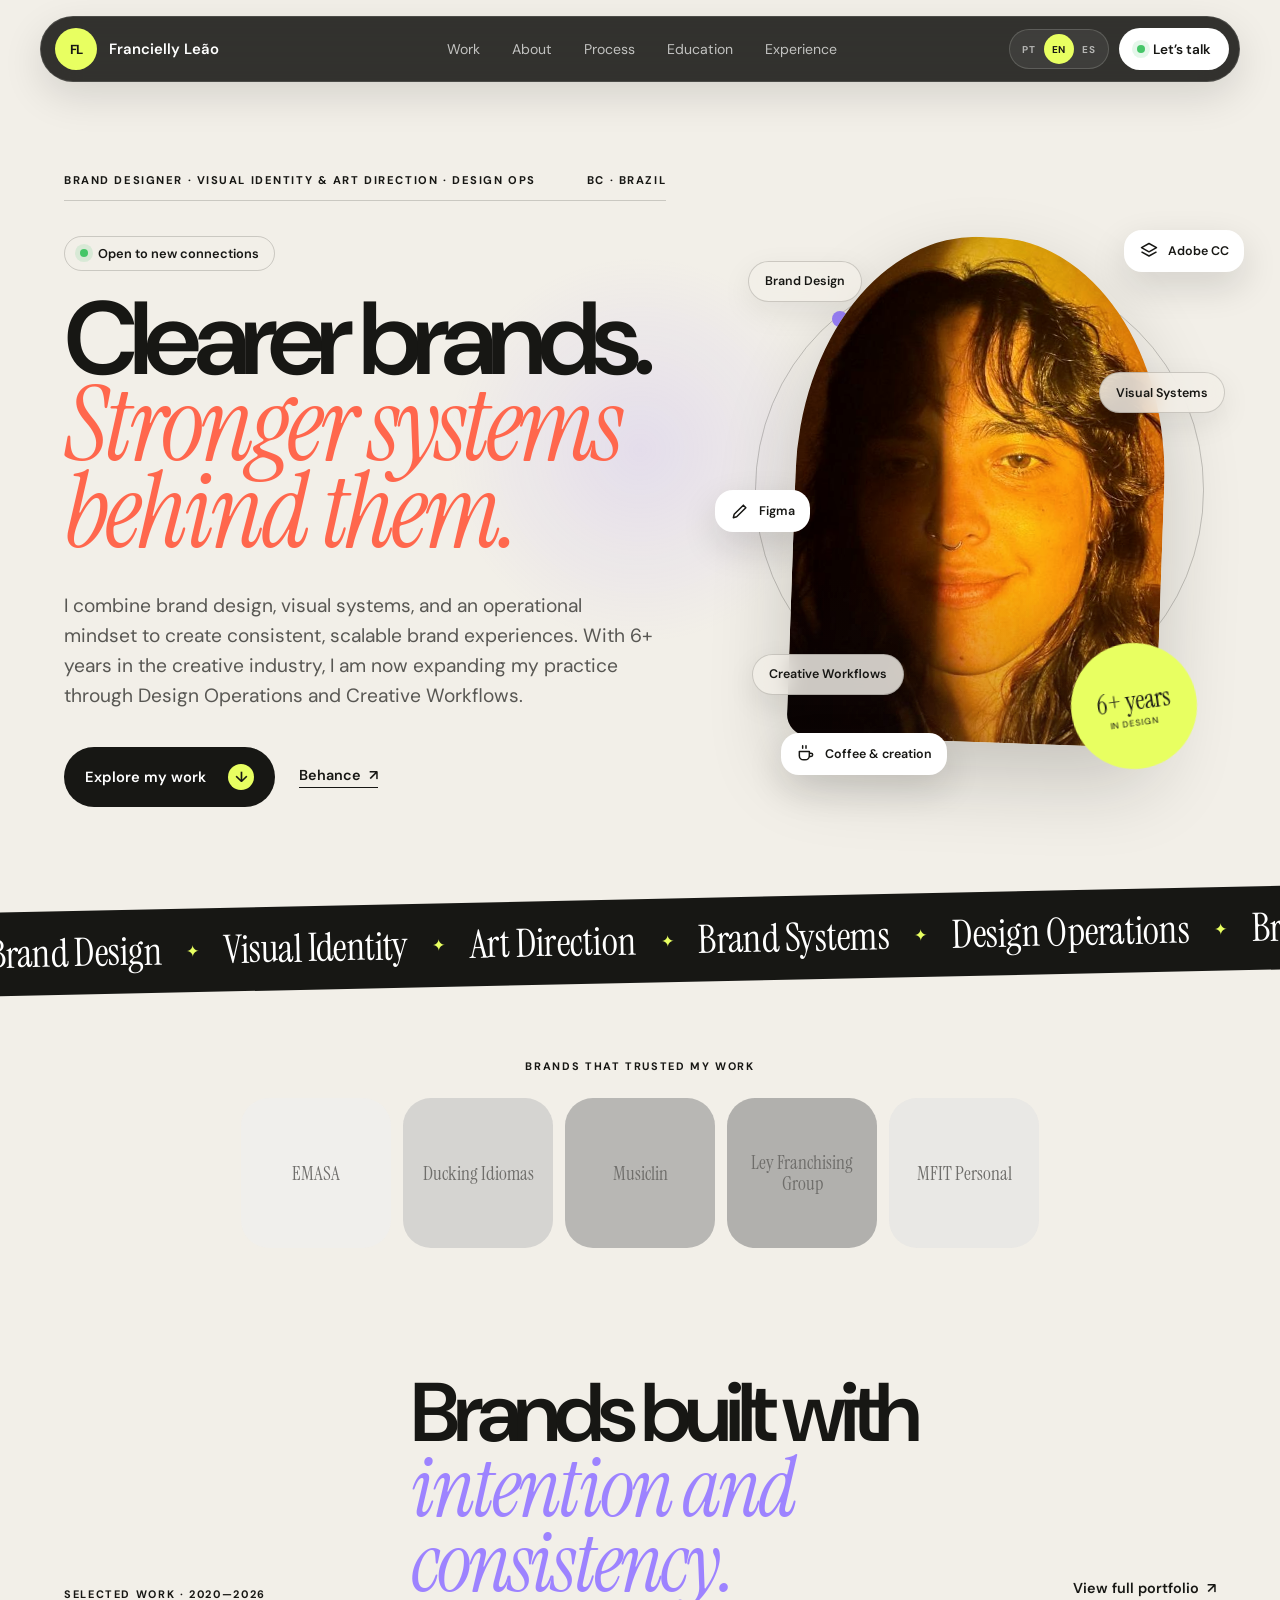
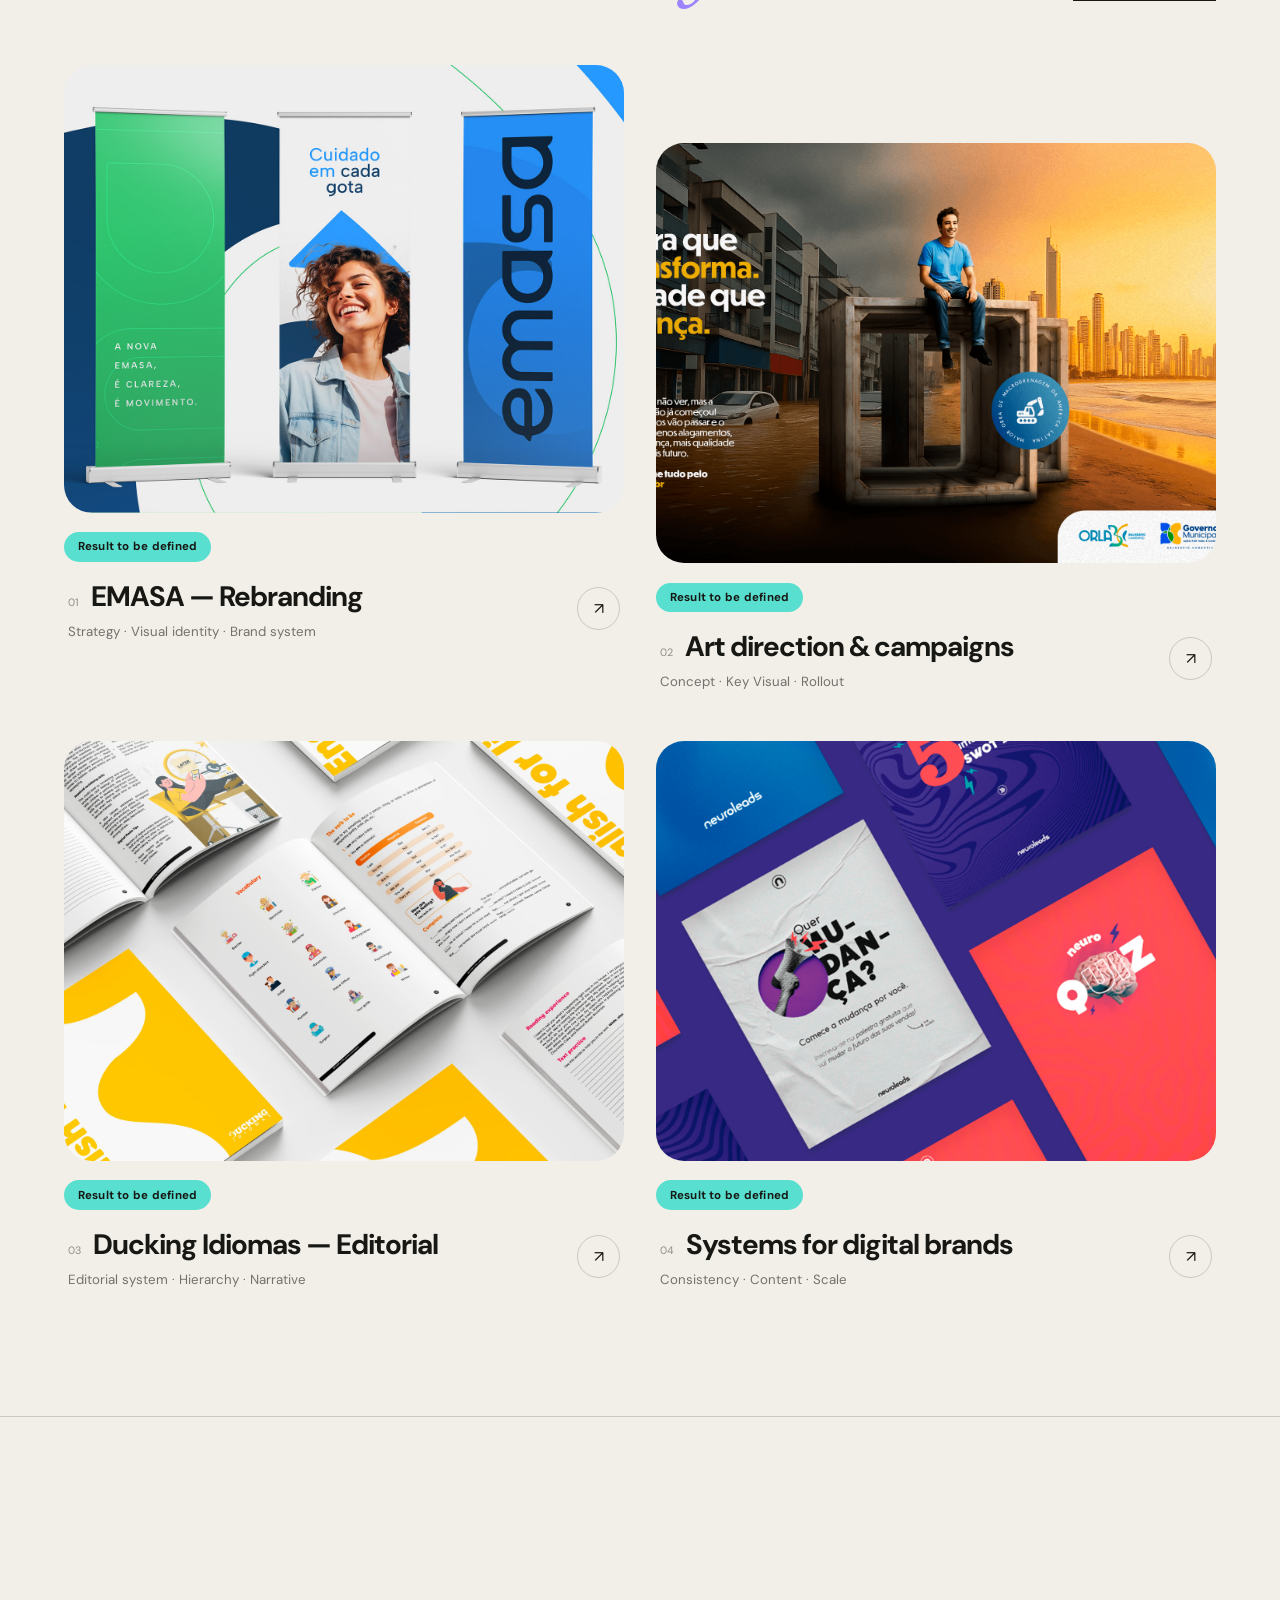
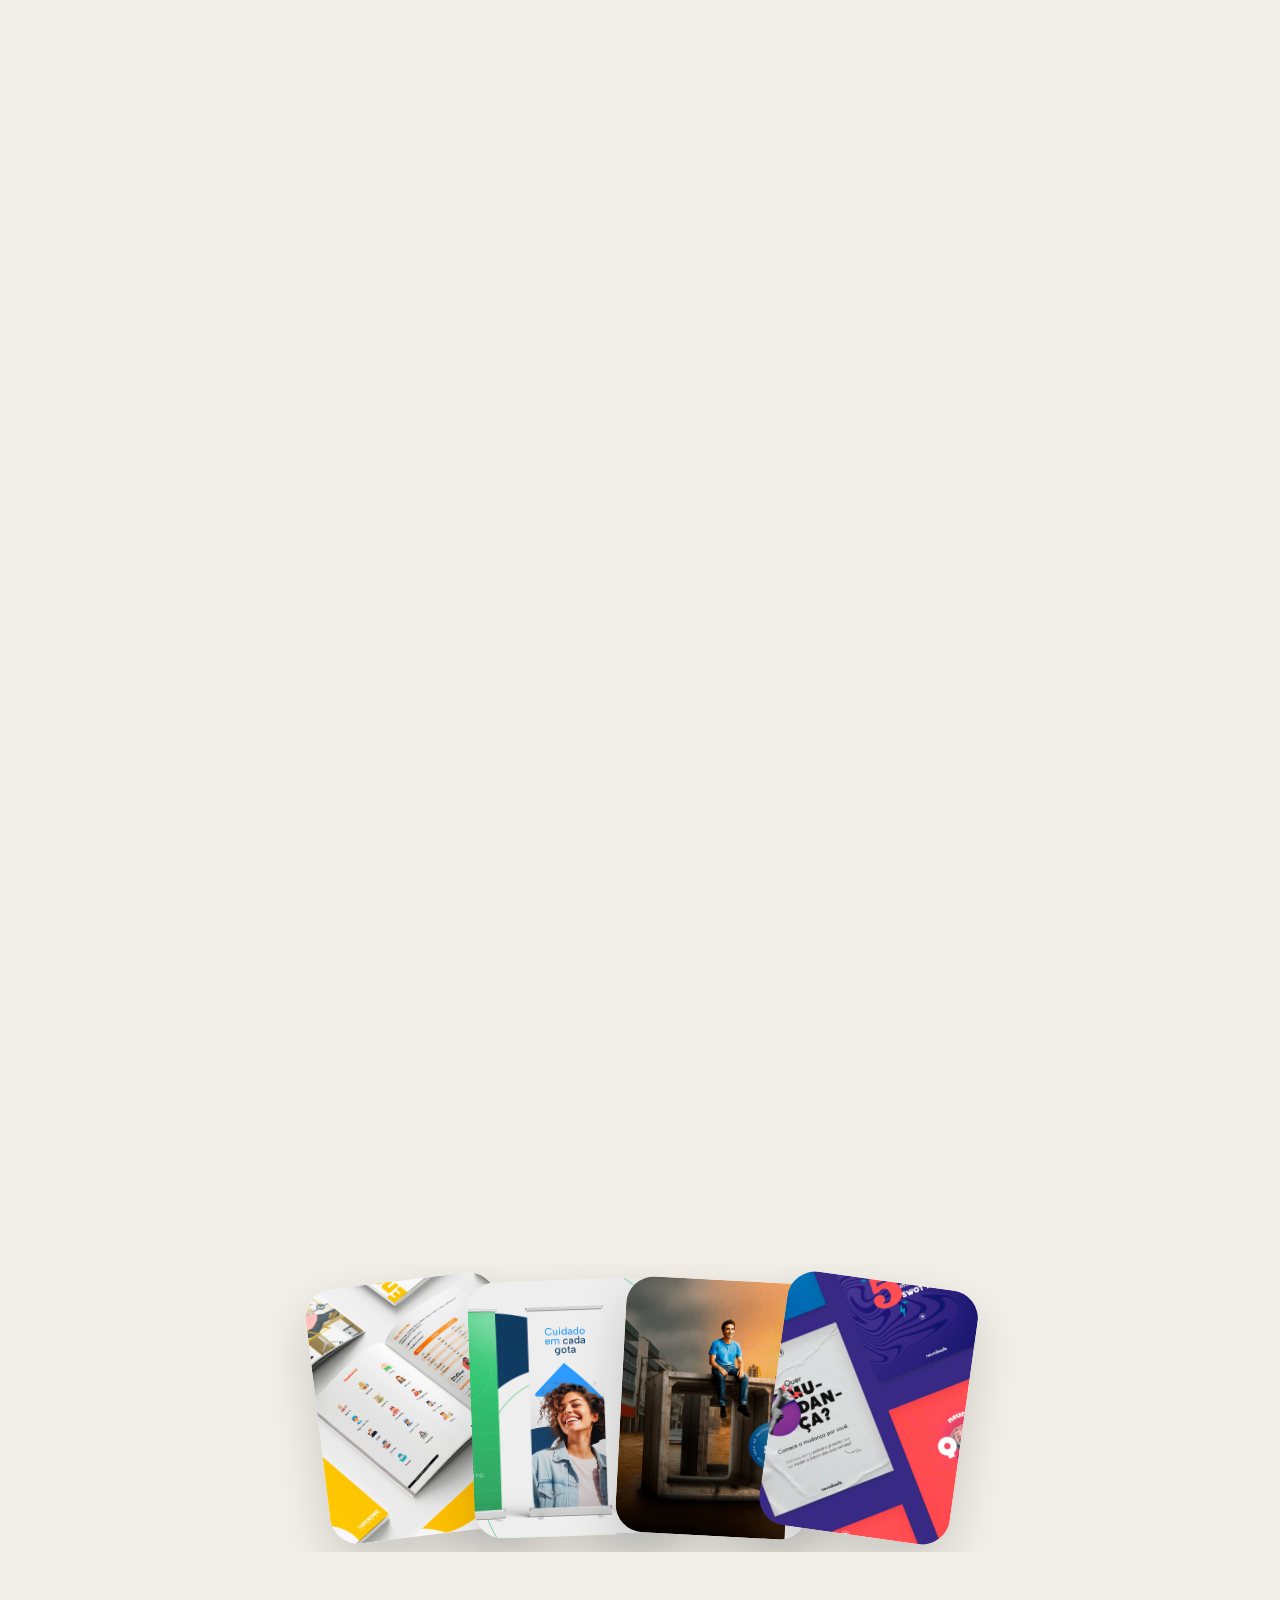
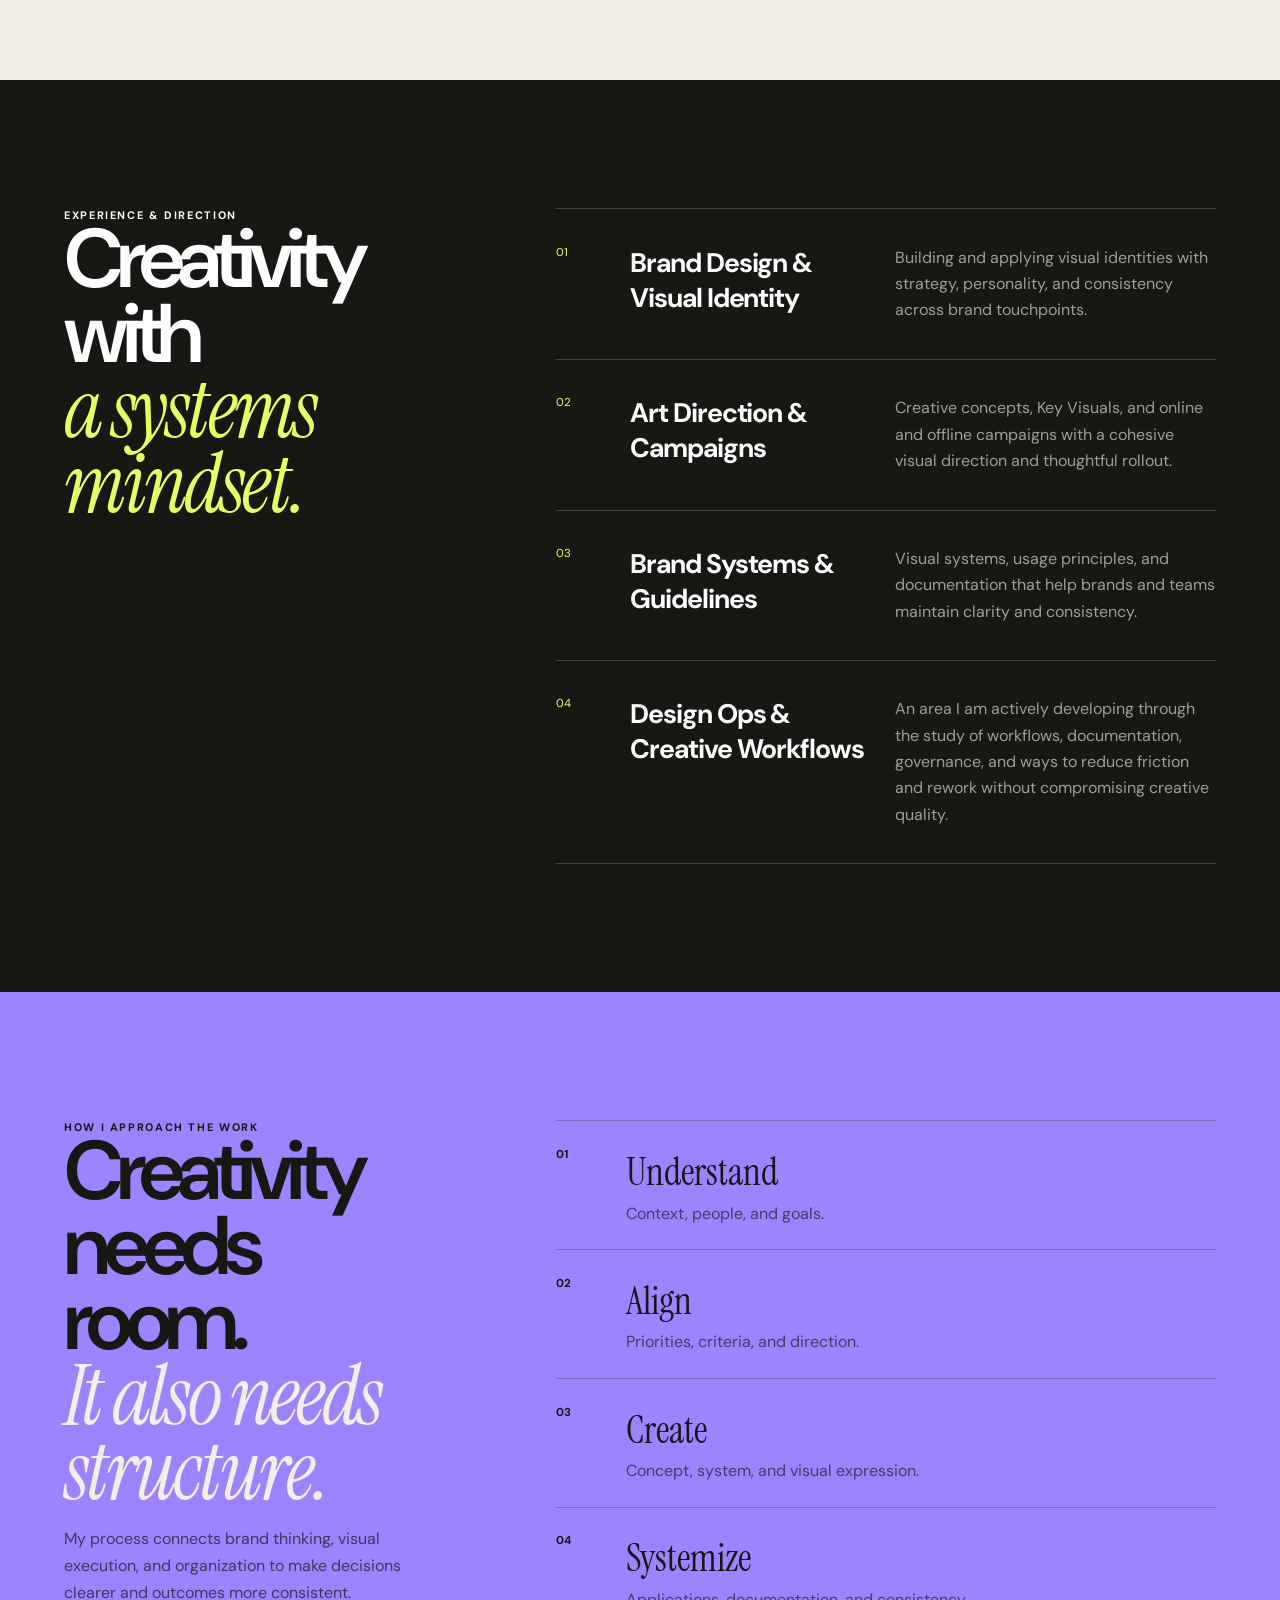
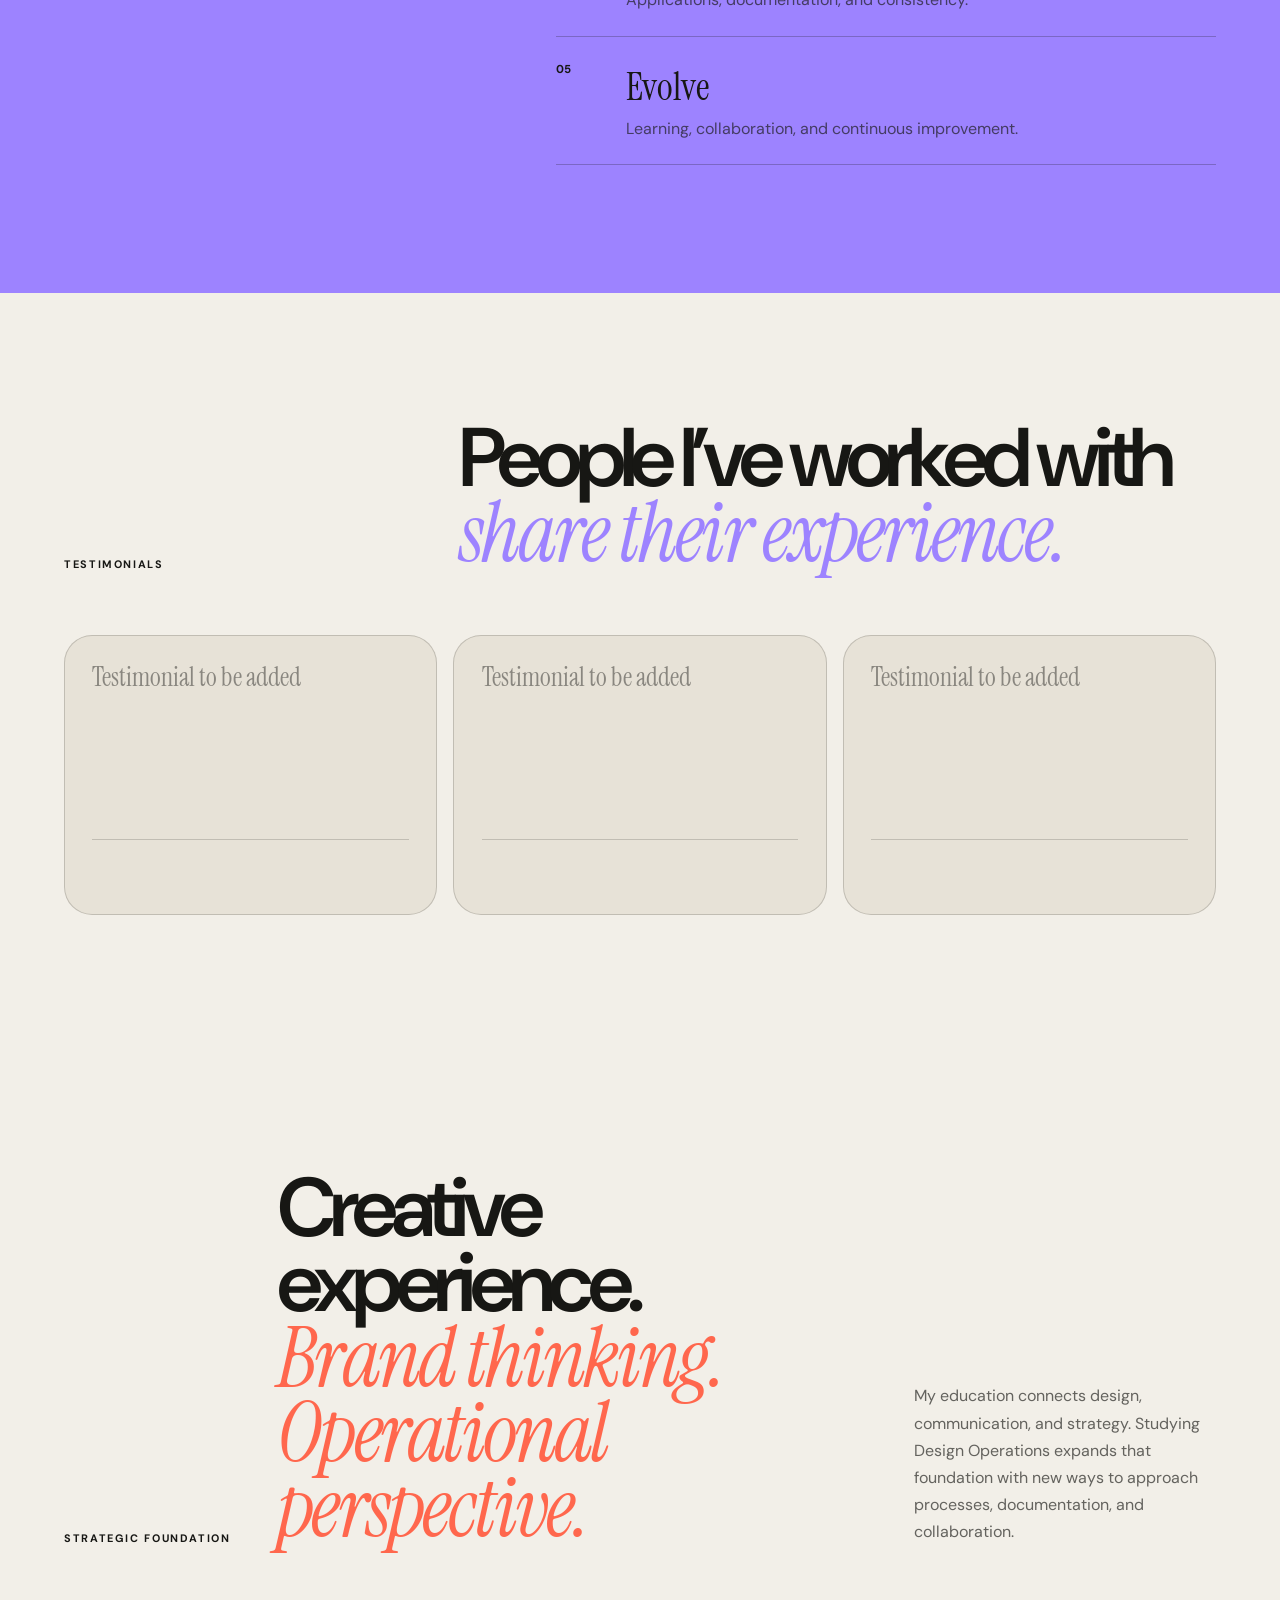
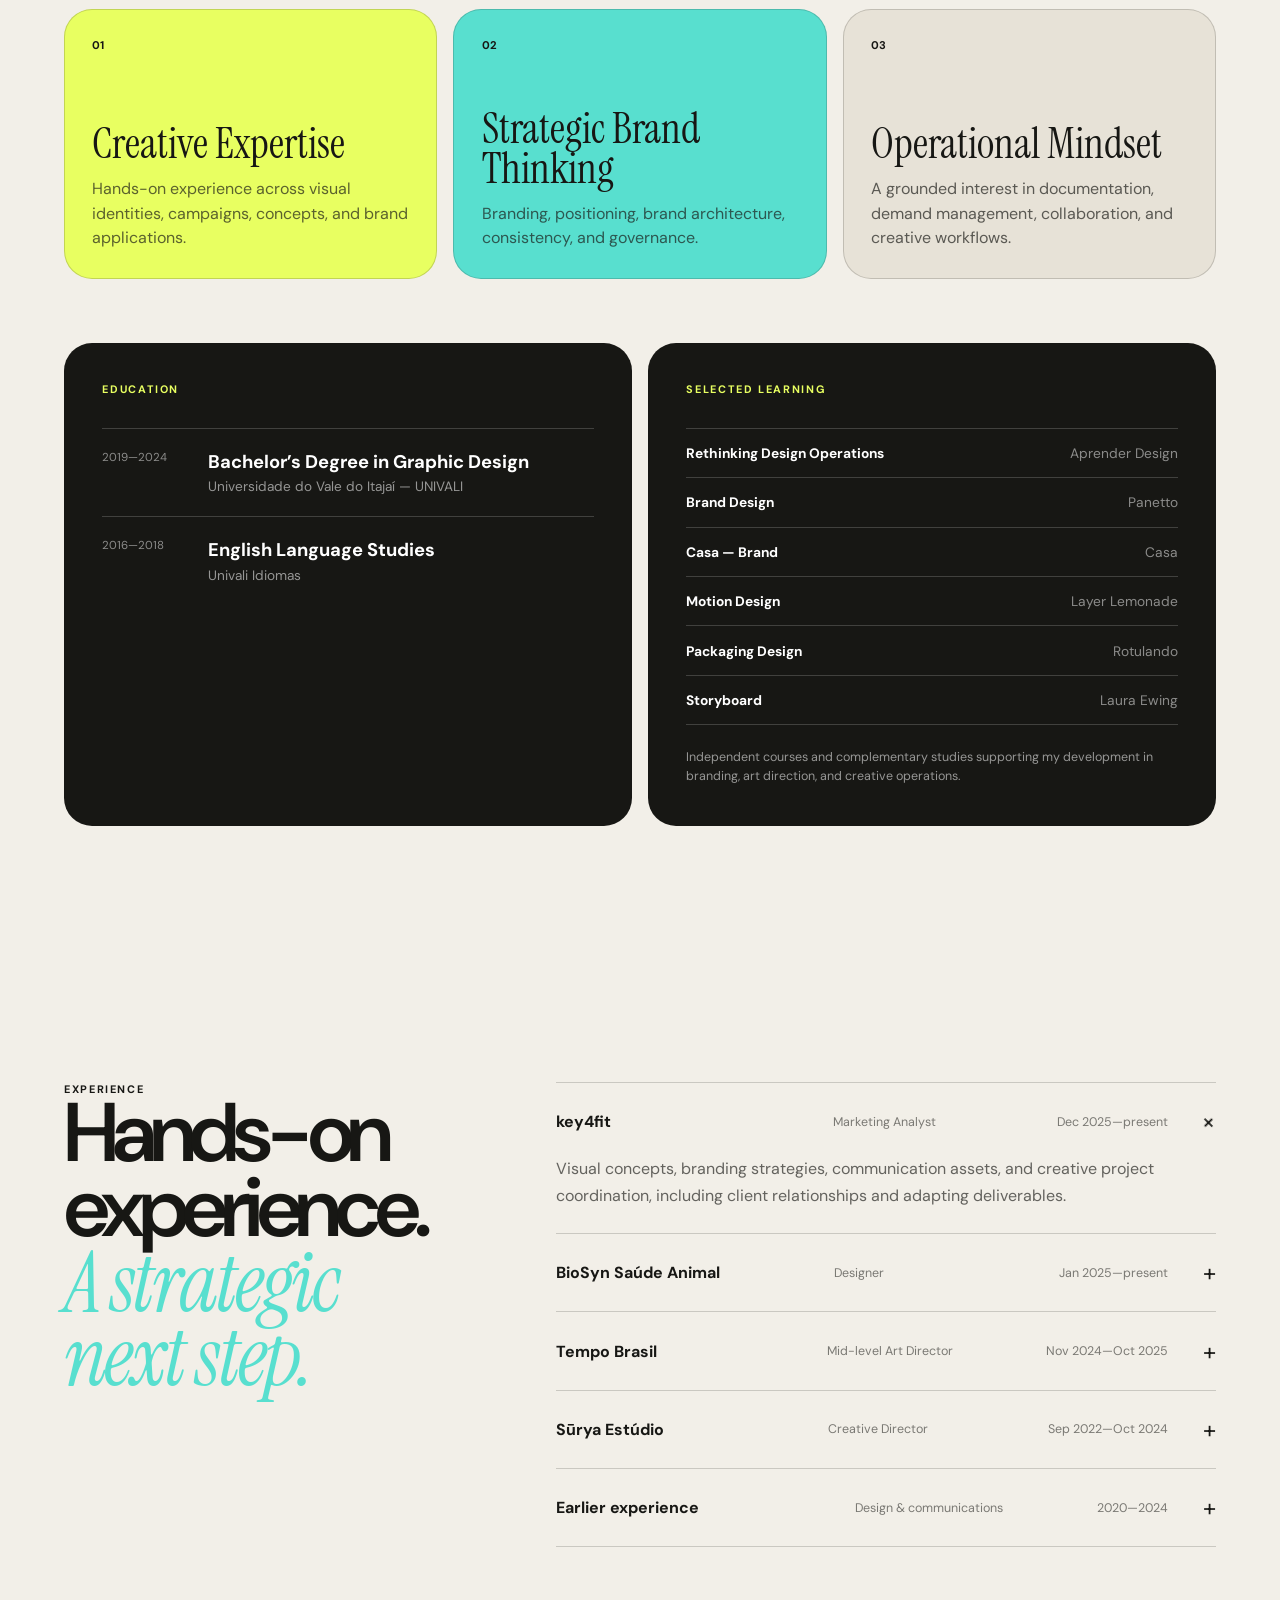
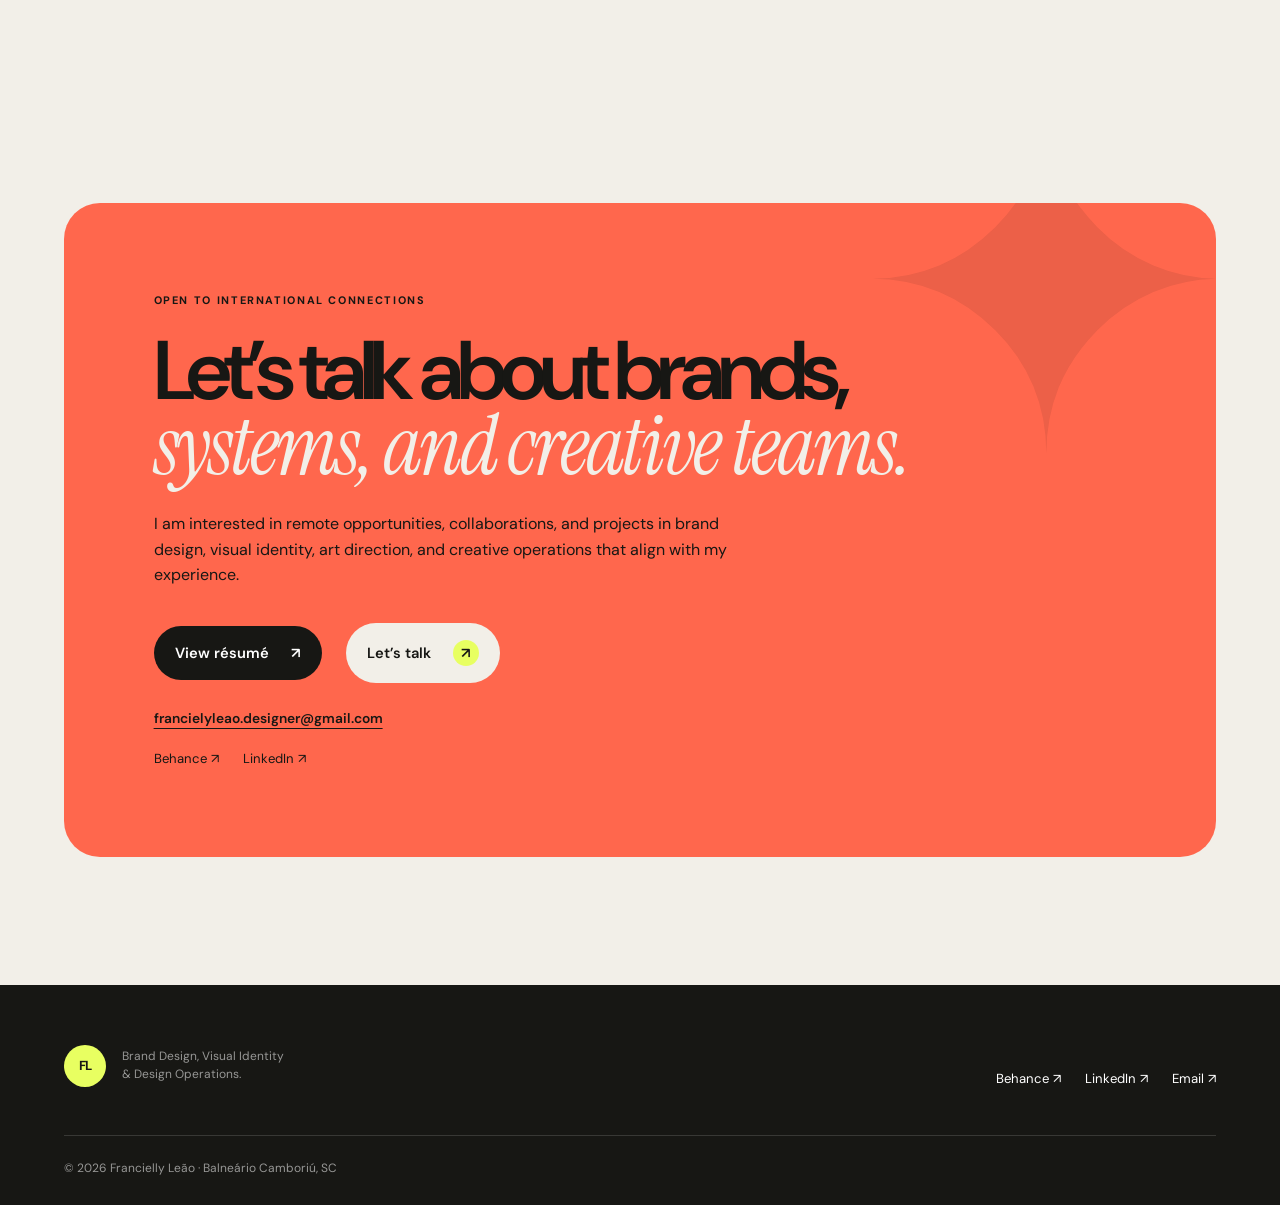
==== commit 697fc01f: "Add hero cards, client strip, testimonials and toolkit; unify spacing - Hero: floating tool cards, a" ====
--- a/index.html
+++ b/index.html
@@ -37,28 +37,47 @@
     <section class="hero" id="inicio">
       <div class="hero-copy reveal is-visible">
         <p class="eyebrow"><span data-i18n="positioning">Brand Designer · Visual Identity & Art Direction · Design Ops</span><span data-i18n="location">BC · Brasil</span></p>
+        <p class="availability"><span class="status-dot" aria-hidden="true"></span><span data-i18n="availability">Aberta a novas conexões</span></p>
         <h1 data-i18n-html="heroTitle">Marcas com clareza.<br><em>Sistemas que sustentam.</em></h1>
         <p class="hero-intro" data-i18n="heroIntro">Combino brand design, sistemas visuais e uma mentalidade operacional para criar experiências de marca consistentes e escaláveis. Com mais de 6 anos no mercado criativo, amplio agora minha atuação por meio de Design Operations e Creative Workflows.</p>
         <div class="hero-actions"><a class="button button-primary" href="#projetos"><span data-i18n="exploreWork">Explorar projetos</span> <span aria-hidden="true">↓</span></a><a class="text-link" href="https://www.behance.net/franciellyleao" target="_blank" rel="noopener">Behance <span aria-hidden="true">↗</span></a></div>
       </div>
-      <div class="hero-art reveal is-visible" aria-label="Retrato de Francielly Leão e áreas de atuação" data-i18n-aria="portraitAria"><div class="hero-orbit" aria-hidden="true"></div><div class="portrait-frame"><img src="fran.jpg" alt="Francielly Leão" width="640" height="800"></div><span class="float-tag tag-one">Brand Design</span><span class="float-tag tag-two">Visual Systems</span><span class="float-tag tag-three">Creative Workflows</span><div class="hero-stamp" aria-hidden="true"><span data-i18n="years">6+ anos</span><small data-i18n="yearsLabel">em design</small></div></div>
+      <div class="hero-art reveal is-visible" aria-label="Retrato de Francielly Leão e áreas de atuação" data-i18n-aria="portraitAria"><div class="hero-orbit" aria-hidden="true"></div><div class="portrait-frame"><img src="fran.jpg" alt="Francielly Leão" width="640" height="800"></div><span class="float-tag tag-one">Brand Design</span><span class="float-tag tag-two">Visual Systems</span><span class="float-tag tag-three">Creative Workflows</span><div class="float-card card-one" aria-hidden="true"><svg viewBox="0 0 24 24" fill="none" stroke="currentColor" stroke-width="1.8" stroke-linecap="round" stroke-linejoin="round"><path d="M4 20l4-1 11-11-3-3L5 16z"/></svg><span>Figma</span></div><div class="float-card card-two" aria-hidden="true"><svg viewBox="0 0 24 24" fill="none" stroke="currentColor" stroke-width="1.8" stroke-linejoin="round"><path d="M12 3l9 5-9 5-9-5z M3 13l9 5 9-5"/></svg><span>Adobe CC</span></div><div class="float-card card-three" aria-hidden="true"><svg viewBox="0 0 24 24" fill="none" stroke="currentColor" stroke-width="1.8" stroke-linecap="round" stroke-linejoin="round"><path d="M4 9h12v5a5 5 0 0 1-5 5H9a5 5 0 0 1-5-5z M16 11h2a2 2 0 0 1 0 4h-2 M8 2v3 M12 2v3"/></svg><span data-i18n="heroCardCoffee">Café &amp; criação</span></div><div class="hero-stamp" aria-hidden="true"><span data-i18n="years">6+ anos</span><small data-i18n="yearsLabel">em design</small></div></div>
     </section>
 
     <div class="marquee" aria-label="Especialidades" data-i18n-aria="expertiseAria"><div class="marquee-track"><span>Brand Design</span><i>✦</i><span>Visual Identity</span><i>✦</i><span>Art Direction</span><i>✦</i><span>Brand Systems</span><i>✦</i><span>Design Operations</span><i>✦</i><span aria-hidden="true">Brand Design</span><i aria-hidden="true">✦</i><span aria-hidden="true">Visual Identity</span><i aria-hidden="true">✦</i><span aria-hidden="true">Art Direction</span><i aria-hidden="true">✦</i><span aria-hidden="true">Brand Systems</span><i aria-hidden="true">✦</i><span aria-hidden="true">Design Operations</span><i aria-hidden="true">✦</i></div></div>
 
+    <section class="clients-strip" aria-labelledby="clients-title">
+      <p class="kicker" id="clients-title" data-i18n="clientsTitle">Marcas que confiaram em mim</p>
+      <!-- TODO: trocar pelos logos reais -->
+      <ul class="logo-row">
+        <li class="logo-item">EMASA</li>
+        <li class="logo-item">Ducking Idiomas</li>
+        <li class="logo-item">Musiclin</li>
+        <li class="logo-item">Ley Franchising Group</li>
+        <li class="logo-item">MFIT Personal</li>
+      </ul>
+    </section>
+
     <section class="work-section" id="projetos">
       <div class="section-heading reveal"><p class="kicker" data-i18n="workKicker">Projetos selecionados · 2020—2026</p><h2 data-i18n-html="workTitle">Marcas construídas com<br><em>intenção e consistência.</em></h2><a class="text-link" href="https://www.behance.net/franciellyleao" target="_blank" rel="noopener"><span data-i18n="viewPortfolio">Ver portfólio completo</span> <span aria-hidden="true">↗</span></a></div>
       <div class="projects-grid">
-        <a class="project project-featured reveal" href="https://www.behance.net/gallery/237888641/EMASA-REBRANDING" target="_blank" rel="noopener"><div class="project-media"><img src="branding.jpg" alt="Projeto de rebranding da EMASA" data-i18n-alt="brandProjectAlt" loading="lazy"></div><div class="project-info"><div><span class="project-number">01</span><h3 data-i18n="projectBrand">EMASA — Rebranding</h3></div><p data-i18n="projectBrandTags">Estratégia · Identidade visual · Sistema de marca</p><span class="project-arrow" aria-hidden="true">↗</span></div></a>
-        <a class="project reveal" href="https://www.behance.net/franciellyleao" target="_blank" rel="noopener"><div class="project-media"><img src="campanha.png" alt="Seleção de campanhas criativas" data-i18n-alt="campaignProjectAlt" loading="lazy"></div><div class="project-info"><div><span class="project-number">02</span><h3 data-i18n="projectCampaign">Direção de arte & campanhas</h3></div><p data-i18n="projectCampaignTags">Conceito · Key Visual · Desdobramentos</p><span class="project-arrow" aria-hidden="true">↗</span></div></a>
-        <a class="project reveal" href="https://www.behance.net/gallery/189184383/Diagramacao-Ducking-Idiomas" target="_blank" rel="noopener"><div class="project-media"><img src="editorial.webp" alt="Projeto editorial Ducking Idiomas" data-i18n-alt="editorialProjectAlt" loading="lazy"></div><div class="project-info"><div><span class="project-number">03</span><h3 data-i18n="projectEditorial">Ducking Idiomas — Editorial</h3></div><p data-i18n="projectEditorialTags">Sistema editorial · Hierarquia · Narrativa</p><span class="project-arrow" aria-hidden="true">↗</span></div></a>
-        <a class="project project-wide reveal" href="https://www.behance.net/franciellyleao" target="_blank" rel="noopener"><div class="project-media"><img src="social.png" alt="Seleção de projetos para presença digital" data-i18n-alt="digitalProjectAlt" loading="lazy"></div><div class="project-info"><div><span class="project-number">04</span><h3 data-i18n="projectDigital">Sistemas para marcas digitais</h3></div><p data-i18n="projectDigitalTags">Consistência · Conteúdo · Escala</p><span class="project-arrow" aria-hidden="true">↗</span></div></a>
+        <a class="project project-featured reveal" href="https://www.behance.net/gallery/237888641/EMASA-REBRANDING" target="_blank" rel="noopener"><div class="project-media"><img src="branding.jpg" alt="Projeto de rebranding da EMASA" data-i18n-alt="brandProjectAlt" loading="lazy"></div><!-- TODO: métrica real --><span class="project-metric" data-i18n="projectMetric">Resultado a definir</span><div class="project-info"><div><span class="project-number">01</span><h3 data-i18n="projectBrand">EMASA — Rebranding</h3></div><p data-i18n="projectBrandTags">Estratégia · Identidade visual · Sistema de marca</p><span class="project-arrow" aria-hidden="true">↗</span></div></a>
+        <a class="project reveal" href="https://www.behance.net/franciellyleao" target="_blank" rel="noopener"><div class="project-media"><img src="campanha.png" alt="Seleção de campanhas criativas" data-i18n-alt="campaignProjectAlt" loading="lazy"></div><!-- TODO: métrica real --><span class="project-metric" data-i18n="projectMetric">Resultado a definir</span><div class="project-info"><div><span class="project-number">02</span><h3 data-i18n="projectCampaign">Direção de arte & campanhas</h3></div><p data-i18n="projectCampaignTags">Conceito · Key Visual · Desdobramentos</p><span class="project-arrow" aria-hidden="true">↗</span></div></a>
+        <a class="project reveal" href="https://www.behance.net/gallery/189184383/Diagramacao-Ducking-Idiomas" target="_blank" rel="noopener"><div class="project-media"><img src="editorial.webp" alt="Projeto editorial Ducking Idiomas" data-i18n-alt="editorialProjectAlt" loading="lazy"></div><!-- TODO: métrica real --><span class="project-metric" data-i18n="projectMetric">Resultado a definir</span><div class="project-info"><div><span class="project-number">03</span><h3 data-i18n="projectEditorial">Ducking Idiomas — Editorial</h3></div><p data-i18n="projectEditorialTags">Sistema editorial · Hierarquia · Narrativa</p><span class="project-arrow" aria-hidden="true">↗</span></div></a>
+        <a class="project project-wide reveal" href="https://www.behance.net/franciellyleao" target="_blank" rel="noopener"><div class="project-media"><img src="social.png" alt="Seleção de projetos para presença digital" data-i18n-alt="digitalProjectAlt" loading="lazy"></div><!-- TODO: métrica real --><span class="project-metric" data-i18n="projectMetric">Resultado a definir</span><div class="project-info"><div><span class="project-number">04</span><h3 data-i18n="projectDigital">Sistemas para marcas digitais</h3></div><p data-i18n="projectDigitalTags">Consistência · Conteúdo · Escala</p><span class="project-arrow" aria-hidden="true">↗</span></div></a>
       </div>
     </section>
 
     <section class="about-section" id="sobre">
       <div class="about-title reveal"><p class="kicker" data-i18n="aboutKicker">Minha evolução profissional</p><h2 data-i18n-html="aboutTitle">Da construção da marca<br><em>à forma como o trabalho acontece.</em></h2></div>
-      <div class="about-layout"><div class="about-image reveal"><img src="trabalhos.png" alt="Mosaico de trabalhos de Francielly Leão" data-i18n-alt="workMosaicAlt" loading="lazy"><span data-i18n="aboutBadge">Criatividade + estrutura</span></div><div class="about-content reveal"><p class="lead" data-i18n="aboutLead">Minha experiência em branding me ensinou que consistência não depende apenas de boas ideias — depende também de sistemas, documentação e colaboração.</p><p data-i18n="aboutBody">Depois de atuar com identidades visuais, campanhas, Key Visuals e diferentes pontos de contato de marca, comecei a olhar com mais atenção para os fluxos por trás das entregas. Hoje, aprofundo meus conhecimentos em Design Operations, Creative Operations e Design Systems para compreender como equipes criativas podem trabalhar com mais clareza, eficiência e qualidade. Essa é uma direção em desenvolvimento, construída sobre minha experiência real em Brand Design.</p><div class="capability-list" aria-label="Competências" data-i18n-aria="capabilitiesAria"><span>Brand Design</span><span>Visual Identity</span><span>Art Direction</span><span>Brand Systems</span><span>Guidelines</span><span>Creative Workflows</span></div><a class="button button-dark" href="https://www.linkedin.com/in/franciellyleaodesigner" target="_blank" rel="noopener"><span data-i18n="viewJourney">Conhecer minha trajetória</span> <span aria-hidden="true">↗</span></a></div></div>
+      <div class="about-layout"><div class="about-image reveal"><img src="trabalhos.png" alt="Mosaico de trabalhos de Francielly Leão" data-i18n-alt="workMosaicAlt" loading="lazy"><span data-i18n="aboutBadge">Criatividade + estrutura</span></div><div class="about-content reveal"><p class="lead" data-i18n="aboutLead">Minha experiência em branding me ensinou que consistência não depende apenas de boas ideias — depende também de sistemas, documentação e colaboração.</p><p data-i18n="aboutBody">Depois de atuar com identidades visuais, campanhas, Key Visuals e diferentes pontos de contato de marca, comecei a olhar com mais atenção para os fluxos por trás das entregas. Hoje, aprofundo meus conhecimentos em Design Operations, Creative Operations e Design Systems para compreender como equipes criativas podem trabalhar com mais clareza, eficiência e qualidade. Essa é uma direção em desenvolvimento, construída sobre minha experiência real em Brand Design.</p><!-- TODO: preencher com seus interesses --><p class="personal-note" data-i18n="personalNote">Fora do trabalho: [preencher com seus interesses]</p><div class="capability-list" aria-label="Competências" data-i18n-aria="capabilitiesAria"><span>Brand Design</span><span>Visual Identity</span><span>Art Direction</span><span>Brand Systems</span><span>Guidelines</span><span>Creative Workflows</span></div><div class="toolkit"><p class="kicker toolkit-title" data-i18n="toolkitTitle">Minhas ferramentas</p><div class="capability-list toolkit-list" role="list"><span role="listitem">Figma</span><span role="listitem">Adobe Illustrator</span><span role="listitem">Adobe Photoshop</span><span role="listitem">Adobe InDesign</span><span role="listitem">Canva</span><span role="listitem">Notion</span><span role="listitem">Claude</span></div></div><a class="button button-dark" href="https://www.linkedin.com/in/franciellyleaodesigner" target="_blank" rel="noopener"><span data-i18n="viewJourney">Conhecer minha trajetória</span> <span aria-hidden="true">↗</span></a></div></div>
+      <div class="photo-fan reveal" aria-hidden="true">
+        <figure style="--r:-7deg;--x:-4%"><img src="editorial.webp" alt="Projeto editorial Ducking Idiomas" data-i18n-alt="editorialProjectAlt" loading="lazy"></figure>
+        <figure style="--r:-2deg;--x:0%"><img src="branding.jpg" alt="Projeto de rebranding da EMASA" data-i18n-alt="brandProjectAlt" loading="lazy"></figure>
+        <figure style="--r:3deg;--x:2%"><img src="campanha.png" alt="Seleção de campanhas criativas" data-i18n-alt="campaignProjectAlt" loading="lazy"></figure>
+        <figure style="--r:8deg;--x:5%"><img src="social.png" alt="Seleção de projetos para presença digital" data-i18n-alt="digitalProjectAlt" loading="lazy"></figure>
+      </div>
     </section>
 
     <section class="services-section" aria-labelledby="servicos-title">
@@ -74,6 +93,18 @@
     <section class="process-section" id="processo">
       <div class="process-intro reveal"><p class="kicker" data-i18n="processKicker">Como penso o trabalho</p><h2 data-i18n-html="processTitle">Criatividade precisa de espaço.<br><em>E de estrutura.</em></h2><p data-i18n="processBody">Meu processo conecta pensamento de marca, execução visual e organização para tornar decisões mais claras e entregas mais consistentes.</p></div>
       <ol class="process-steps"><li class="reveal"><span>01</span><div><h3 data-i18n="stepUnderstand">Compreender</h3><p data-i18n="stepUnderstandBody">Contexto, pessoas e objetivos.</p></div></li><li class="reveal"><span>02</span><div><h3 data-i18n="stepAlign">Alinhar</h3><p data-i18n="stepAlignBody">Prioridades, critérios e direção.</p></div></li><li class="reveal"><span>03</span><div><h3 data-i18n="stepCreate">Criar</h3><p data-i18n="stepCreateBody">Conceito, sistema e expressão visual.</p></div></li><li class="reveal"><span>04</span><div><h3 data-i18n="stepSystemize">Sistematizar</h3><p data-i18n="stepSystemizeBody">Aplicações, documentação e consistência.</p></div></li><li class="reveal"><span>05</span><div><h3 data-i18n="stepEvolve">Evoluir</h3><p data-i18n="stepEvolveBody">Aprendizado, colaboração e melhoria contínua.</p></div></li></ol>
+    </section>
+
+    <section class="testimonials-section" id="depoimentos" aria-labelledby="depoimentos-title">
+      <div class="section-heading reveal"><p class="kicker" data-i18n="testimonialsKicker">Depoimentos</p><h2 id="depoimentos-title" data-i18n-html="testimonialsTitle">Quem trabalhou comigo<br><em>conta como foi.</em></h2></div>
+      <div class="testimonials-grid">
+        <!-- TODO: depoimento, nome e cargo reais -->
+        <article class="testimonial-card reveal"><p class="testimonial-quote" data-i18n="testimonialPlaceholder">Depoimento a ser inserido</p><div class="testimonial-person"><strong class="testimonial-name"></strong><span class="testimonial-role"></span></div></article>
+        <!-- TODO: depoimento, nome e cargo reais -->
+        <article class="testimonial-card reveal"><p class="testimonial-quote" data-i18n="testimonialPlaceholder">Depoimento a ser inserido</p><div class="testimonial-person"><strong class="testimonial-name"></strong><span class="testimonial-role"></span></div></article>
+        <!-- TODO: depoimento, nome e cargo reais -->
+        <article class="testimonial-card reveal"><p class="testimonial-quote" data-i18n="testimonialPlaceholder">Depoimento a ser inserido</p><div class="testimonial-person"><strong class="testimonial-name"></strong><span class="testimonial-role"></span></div></article>
+      </div>
     </section>
 
     <section class="credentials-section" id="formacao">
@@ -94,7 +125,7 @@
       <div class="experience-list reveal"><details open><summary><span>key4fit</span><small data-i18n="roleMarketing">Analista de Marketing</small><time data-i18n="key4fitDate">dez 2025—atual</time><i aria-hidden="true">+</i></summary><p data-i18n="key4fitBody">Conceitos visuais, estratégias de branding, materiais de comunicação e coordenação de projetos criativos, com relacionamento com clientes e adaptação de entregas.</p></details><details><summary><span>BioSyn Saúde Animal</span><small data-i18n="roleDesigner">Designer</small><time data-i18n="biosynDate">jan 2025—atual</time><i aria-hidden="true">+</i></summary><p data-i18n="biosynBody">Conceitos visuais e campanhas, arquitetura e governança de marca, materiais digitais e impressos e consistência visual entre marcas e canais.</p></details><details><summary><span>Tempo Brasil</span><small data-i18n="roleArt">Diretora de Arte Pleno</small><time data-i18n="tempoDate">nov 2024—out 2025</time><i aria-hidden="true">+</i></summary><p data-i18n="tempoBody">Direção de arte, conceitos criativos, branding e comunicação integrada em projetos para múltiplas mídias, em colaboração com equipes e clientes.</p></details><details><summary><span>Sūrya Estúdio</span><small data-i18n="roleCreative">Diretora de Criação</small><time data-i18n="suryaDate">set 2022—out 2024</time><i aria-hidden="true">+</i></summary><p data-i18n="suryaBody">Liderança da própria operação criativa, desenvolvendo marcas e campanhas, planejando projetos, cronogramas e entregas e conduzindo o relacionamento com clientes.</p></details><details><summary><span data-i18n="earlierExperience">Experiências anteriores</span><small data-i18n="roleDesign">Design & comunicação</small><time>2020—2024</time><i aria-hidden="true">+</i></summary><p data-i18n="earlierBody">Musiclin, LypeDepyl, Ley Franchising Group, Rockfeller Language Center e MFIT Personal — identidades visuais, campanhas, conteúdos digitais, materiais impressos e vídeos.</p></details></div>
     </section>
 
-    <section class="contact-section" id="contato"><div class="contact-card reveal"><p class="kicker" data-i18n="contactKicker">Aberta a conexões internacionais</p><h2 data-i18n-html="contactTitle">Vamos conversar sobre marcas,<br><em>sistemas e equipes criativas.</em></h2><p data-i18n="contactBody">Tenho interesse em oportunidades remotas, colaborações e projetos em branding, identidade visual, direção de arte e operações criativas compatíveis com minha experiência.</p><div class="contact-actions"><a class="button button-light" data-contact-link href="https://api.whatsapp.com/send/?phone=5547984490891&amp;text=Oi%2C%20Fran!%20Quero%20conversar%20sobre%20uma%20oportunidade." target="_blank" rel="noopener"><span data-i18n="contactCta">Entrar em contato</span> <span aria-hidden="true">↗</span></a><a class="contact-email" href="mailto:francielyleao.designer@gmail.com">francielyleao.designer@gmail.com</a></div></div></section>
+    <section class="contact-section" id="contato"><div class="contact-card reveal"><p class="kicker" data-i18n="contactKicker">Aberta a conexões internacionais</p><h2 data-i18n-html="contactTitle">Vamos conversar sobre marcas,<br><em>sistemas e equipes criativas.</em></h2><p data-i18n="contactBody">Tenho interesse em oportunidades remotas, colaborações e projetos em branding, identidade visual, direção de arte e operações criativas compatíveis com minha experiência.</p><div class="contact-actions"><!-- TODO: substituir href="#" pelo PDF do currículo (ex.: curriculo.pdf) --><a class="button button-dark" href="#"><span data-i18n="resumeCta">Ver currículo</span> <span aria-hidden="true">↗</span></a><a class="button button-light" data-contact-link href="https://api.whatsapp.com/send/?phone=5547984490891&amp;text=Oi%2C%20Fran!%20Quero%20conversar%20sobre%20uma%20oportunidade." target="_blank" rel="noopener"><span data-i18n="contactCta">Vamos conversar</span> <span aria-hidden="true">↗</span></a></div><a class="contact-email" href="mailto:francielyleao.designer@gmail.com">francielyleao.designer@gmail.com</a><div class="footer-links contact-links"><a href="https://www.behance.net/franciellyleao" target="_blank" rel="noopener">Behance ↗</a><a href="https://www.linkedin.com/in/franciellyleaodesigner" target="_blank" rel="noopener">LinkedIn ↗</a></div></div></section>
   </main>
   <footer class="site-footer"><div><span class="brand-mark">FL</span><p data-i18n-html="footerPosition">Brand Design, Visual Identity<br>& Design Operations.</p></div><div class="footer-links"><a href="https://www.behance.net/franciellyleao" target="_blank" rel="noopener">Behance ↗</a><a href="https://www.linkedin.com/in/franciellyleaodesigner" target="_blank" rel="noopener">LinkedIn ↗</a><a href="mailto:francielyleao.designer@gmail.com"><span data-i18n="email">E-mail</span> ↗</a></div><p class="copyright">© <span data-year>2026</span> Francielly Leão · Balneário Camboriú, SC</p></footer>
   <script src="i18n.js"></script>
--- a/style.css
+++ b/style.css
@@ -1,45 +1,295 @@
-:root{--ink:#171714;--paper:#f2efe8;--paper2:#e7e2d7;--acid:#e8ff61;--coral:#ff674d;--violet:#9d83ff;--aqua:#58dfcf;--line:rgba(23,23,20,.18);--serif:"Instrument Serif",Georgia,serif;--sans:"DM Sans",Arial,sans-serif;--radius:28px}*{box-sizing:border-box}html{scroll-behavior:smooth;scroll-padding-top:100px}body{margin:0;background:var(--paper);color:var(--ink);font-family:var(--sans);overflow-x:hidden}body.menu-open{overflow:hidden}img{display:block;width:100%}a{color:inherit}button{font:inherit}::selection{background:var(--violet);color:var(--ink)}.sr-only{position:absolute;width:1px;height:1px;padding:0;margin:-1px;overflow:hidden;clip:rect(0,0,0,0);white-space:nowrap;border:0}.skip-link{position:fixed;top:10px;left:10px;z-index:9999;padding:.8rem 1rem;background:var(--ink);color:#fff;transform:translateY(-160%)}.skip-link:focus{transform:translateY(0)}.cursor-glow{position:fixed;width:420px;height:420px;left:var(--mouse-x,50vw);top:var(--mouse-y,50vh);transform:translate(-50%,-50%);border-radius:50%;background:radial-gradient(circle,rgba(157,131,255,.16),transparent 65%);pointer-events:none;z-index:-1}
-.site-header{position:fixed;z-index:1000;top:16px;left:50%;width:min(1200px,calc(100% - 32px));min-height:66px;padding:8px 10px 8px 14px;display:grid;grid-template-columns:1fr auto 1fr;align-items:center;border:1px solid rgba(255,255,255,.12);border-radius:999px;background:rgba(23,23,20,.88);color:#fff;box-shadow:0 14px 40px rgba(0,0,0,.12);backdrop-filter:blur(18px);transition:transform .35s ease}.site-header.is-hidden{transform:translate(-50%,-130%)}.brand{display:flex;align-items:center;gap:.75rem;text-decoration:none;font-weight:600}.brand-mark{display:grid;place-items:center;width:42px;height:42px;border-radius:50%;background:var(--acid);color:var(--ink);font-size:.82rem;font-weight:700;letter-spacing:-.04em}.brand-name{font-size:.93rem}.site-nav{display:flex;align-items:center;gap:2rem}.site-nav a{position:relative;text-decoration:none;color:rgba(255,255,255,.7);font-size:.88rem;transition:color .2s}.site-nav a:after{content:"";position:absolute;left:0;right:100%;bottom:-5px;height:1px;background:var(--acid);transition:right .25s}.site-nav a:hover,.site-nav a.active{color:#fff}.site-nav a:hover:after,.site-nav a.active:after{right:0}.header-cta{justify-self:end;display:inline-flex;align-items:center;gap:.55rem;padding:.78rem 1.1rem;border-radius:999px;background:#fff;color:var(--ink);text-decoration:none;font-size:.85rem;font-weight:600}.status-dot{width:8px;height:8px;border-radius:50%;background:#45c668;box-shadow:0 0 0 5px rgba(69,198,104,.14)}.menu-button{display:none}
-main{overflow:clip}.hero{min-height:100svh;max-width:1400px;margin:auto;padding:150px clamp(24px,5vw,76px) 70px;display:grid;grid-template-columns:minmax(0,1.12fr) minmax(360px,.88fr);align-items:center;gap:clamp(40px,6vw,96px)}.eyebrow{max-width:690px;display:flex;justify-content:space-between;gap:1rem;padding-bottom:.8rem;margin:0 0 2.2rem;border-bottom:1px solid var(--line);text-transform:uppercase;font-size:.7rem;font-weight:700;letter-spacing:.14em}.hero h1,.section-heading h2,.about-title h2,.services-heading h2,.process-intro h2,.experience-heading h2,.contact-card h2{margin:0;font-size:clamp(4rem,8.1vw,8.3rem);line-height:.83;letter-spacing:-.075em;font-weight:600}.hero h1 em,h2 em{font-family:var(--serif);font-weight:400;letter-spacing:-.035em}.hero h1 em{color:var(--coral)}.hero-intro{max-width:590px;margin:2.3rem 0;font-size:clamp(1.05rem,1.5vw,1.35rem);line-height:1.55;color:rgba(23,23,20,.7)}.hero-actions{display:flex;align-items:center;gap:1.5rem;flex-wrap:wrap}.button{display:inline-flex;justify-content:center;align-items:center;gap:1.4rem;padding:1rem 1.25rem;border:1px solid transparent;border-radius:999px;text-decoration:none;font-size:.92rem;font-weight:600;transition:transform .25s,background .25s,color .25s}.button:hover{transform:translateY(-3px)}.button-primary{background:var(--ink);color:#fff}.button-primary span,.button-light span{display:grid;place-items:center;width:26px;height:26px;border-radius:50%;background:var(--acid);color:var(--ink)}.text-link{display:inline-flex;gap:.5rem;padding-bottom:.2rem;border-bottom:1px solid currentColor;text-decoration:none;font-weight:600;font-size:.9rem}.text-link span{transition:transform .2s}.text-link:hover span{transform:translate(3px,-3px)}
-.hero-art{position:relative;min-height:620px;display:grid;place-items:center}.hero-orbit{position:absolute;width:95%;aspect-ratio:1;border:1px solid rgba(23,23,20,.22);border-radius:50%;animation:orbit 22s linear infinite}.hero-orbit:before,.hero-orbit:after{content:"";position:absolute;width:16px;height:16px;border-radius:50%}.hero-orbit:before{top:10%;left:17%;background:var(--violet)}.hero-orbit:after{bottom:8%;right:20%;background:var(--coral)}.portrait-frame{position:relative;width:min(78%,430px);aspect-ratio:.73;overflow:hidden;border-radius:48% 48% 22px 22px;background:var(--paper2);box-shadow:0 34px 80px rgba(23,23,20,.2);transform:rotate(2deg)}.portrait-frame:after{content:"";position:absolute;inset:0;background:linear-gradient(180deg,transparent 68%,rgba(23,23,20,.2))}.portrait-frame img{height:100%;object-fit:cover;filter:saturate(.92) contrast(1.03)}.float-tag{position:absolute;z-index:2;padding:.72rem 1rem;border:1px solid var(--line);border-radius:999px;background:rgba(242,239,232,.84);backdrop-filter:blur(10px);font-size:.78rem;font-weight:600;box-shadow:0 10px 30px rgba(23,23,20,.08);animation:float 5s ease-in-out infinite}.tag-one{top:13%;left:1%}.tag-two{top:31%;right:-2%;animation-delay:-1.5s}.tag-three{bottom:17%;left:2%;animation-delay:-3s}.hero-stamp{position:absolute;z-index:3;right:4%;bottom:5%;width:126px;height:126px;display:grid;place-content:center;text-align:center;border-radius:50%;background:var(--acid);transform:rotate(-8deg)}.hero-stamp span{font-family:var(--serif);font-size:1.65rem}.hero-stamp small{max-width:70px;text-transform:uppercase;letter-spacing:.1em;line-height:1.2;font-size:.55rem}
-.marquee{overflow:hidden;padding:1rem 0;background:var(--ink);color:#fff;transform:rotate(-1.2deg) scale(1.02)}.marquee-track{width:max-content;display:flex;align-items:center;gap:1.5rem;animation:marquee 26s linear infinite}.marquee span{font-family:var(--serif);font-size:clamp(1.6rem,3vw,2.5rem)}.marquee i{color:var(--acid);font-style:normal}.work-section,.about-section,.services-section,.process-section,.experience-section,.contact-section{padding:clamp(90px,12vw,170px) clamp(24px,5vw,76px)}.work-section,.about-section,.experience-section{max-width:1400px;margin:auto}.section-heading{display:grid;grid-template-columns:1fr 2fr auto;align-items:end;gap:2rem;margin-bottom:4rem}.section-heading h2,.about-title h2,.services-heading h2,.process-intro h2,.experience-heading h2,.contact-card h2{font-size:clamp(3.2rem,6.5vw,6.8rem);line-height:.9}.section-heading h2 em{color:var(--violet)}.kicker{margin:0;text-transform:uppercase;font-size:.68rem;font-weight:700;letter-spacing:.15em}
-.projects-grid{display:grid;grid-template-columns:repeat(2,minmax(0,1fr));gap:clamp(28px,4vw,64px) clamp(18px,2.5vw,36px)}.project{text-decoration:none}.project:nth-child(2){margin-top:14%}.project-wide{grid-column:2}.project-media{position:relative;aspect-ratio:4/3;overflow:hidden;border-radius:var(--radius);background:var(--paper2)}.project-featured .project-media{aspect-ratio:5/4}.project-media:after{content:"View";position:absolute;left:50%;top:50%;width:78px;height:78px;display:grid;place-items:center;border-radius:50%;background:var(--acid);font-size:.75rem;font-weight:700;opacity:0;transform:translate(-50%,-35%) scale(.7);transition:.3s}.project-media img{height:100%;object-fit:cover;transition:transform .65s cubic-bezier(.2,.7,.2,1),filter .3s}.project:hover .project-media img{transform:scale(1.04);filter:saturate(1.08)}.project:hover .project-media:after{opacity:1;transform:translate(-50%,-50%) scale(1)}.project-info{position:relative;display:grid;grid-template-columns:1fr auto;gap:.5rem 1rem;padding:1.3rem .25rem 0}.project-info>div{display:flex;align-items:baseline;gap:.75rem}.project-number{color:rgba(23,23,20,.45);font-size:.67rem}.project h3{margin:0;font-size:clamp(1.25rem,2.2vw,1.85rem);letter-spacing:-.035em}.project p{grid-column:1;margin:0;color:rgba(23,23,20,.58);font-size:.83rem}.project-arrow{grid-column:2;grid-row:1/3;align-self:center;display:grid;place-items:center;width:43px;height:43px;border:1px solid var(--line);border-radius:50%;transition:.2s}.project:hover .project-arrow{background:var(--ink);color:#fff;transform:rotate(8deg)}
-.about-section{border-top:1px solid var(--line)}.about-title{display:grid;grid-template-columns:1fr 3fr;gap:2rem;align-items:start;margin-bottom:4rem}.about-title h2 em{color:var(--coral)}.about-layout{display:grid;grid-template-columns:minmax(0,1.1fr) minmax(320px,.9fr);gap:clamp(40px,8vw,110px);align-items:center}.about-image{position:relative;overflow:hidden;min-height:540px;border-radius:var(--radius);background:var(--ink)}.about-image img{position:absolute;inset:0;height:100%;object-fit:cover;transition:transform .8s}.about-image:hover img{transform:scale(1.035)}.about-image span{position:absolute;left:1rem;bottom:1rem;padding:.75rem 1rem;border-radius:999px;background:var(--acid);font-size:.75rem;font-weight:700}.about-content .lead{margin:0 0 1.6rem;font-family:var(--serif);font-size:clamp(1.9rem,3.4vw,3.2rem);line-height:1.05}.about-content>p:not(.lead){color:rgba(23,23,20,.65);font-size:1.02rem;line-height:1.75}.capability-list{display:flex;flex-wrap:wrap;gap:.55rem;margin:2rem 0}.capability-list span{padding:.62rem .85rem;border:1px solid var(--line);border-radius:999px;font-size:.72rem;font-weight:600}.button-dark{background:var(--ink);color:#fff}
-.services-section,.process-section{max-width:none;display:grid;grid-template-columns:minmax(260px,.8fr) minmax(0,1.4fr);gap:clamp(50px,9vw,140px)}.services-section{background:var(--ink);color:#fff}.services-heading{position:sticky;top:130px;align-self:start}.services-heading h2 em{color:var(--acid)}.services-list{border-top:1px solid rgba(255,255,255,.2)}.service{display:grid;grid-template-columns:50px minmax(180px,.75fr) minmax(220px,1fr);gap:1.5rem;align-items:start;padding:2.2rem 0;border-bottom:1px solid rgba(255,255,255,.2)}.service>span{color:var(--acid);font-size:.72rem}.service h3{margin:0;font-size:clamp(1.25rem,2.1vw,1.9rem);letter-spacing:-.04em}.service p{margin:0;color:rgba(255,255,255,.58);line-height:1.65}.process-section{background:var(--violet)}.process-intro h2 em{color:var(--paper)}.process-intro>p:last-child{max-width:450px;color:rgba(23,23,20,.7);line-height:1.7}.process-steps{list-style:none;margin:0;padding:0}.process-steps li{display:grid;grid-template-columns:70px 1fr;min-height:120px;padding:1.6rem 0;border-bottom:1px solid rgba(23,23,20,.25)}.process-steps li:first-child{border-top:1px solid rgba(23,23,20,.25)}.process-steps li>span{font-size:.72rem;font-weight:700}.process-steps h3{margin:0 0 .35rem;font-family:var(--serif);font-size:clamp(1.8rem,3vw,2.7rem);font-weight:400}.process-steps p{margin:0;color:rgba(23,23,20,.66)}
-.experience-section{display:grid;grid-template-columns:minmax(280px,.8fr) minmax(0,1.4fr);gap:clamp(50px,9vw,140px)}.experience-heading h2 em{color:var(--aqua)}.experience-list{border-top:1px solid var(--line)}.experience-list details{border-bottom:1px solid var(--line)}.experience-list summary{cursor:pointer;list-style:none;display:grid;grid-template-columns:minmax(160px,1fr) minmax(150px,.8fr) auto 32px;gap:1rem;align-items:center;padding:1.45rem 0}.experience-list summary::-webkit-details-marker{display:none}.experience-list summary span{font-weight:700}.experience-list summary small,.experience-list summary time{color:rgba(23,23,20,.55);font-size:.78rem}.experience-list summary i{justify-self:end;font-size:1.5rem;font-style:normal;transition:transform .25s}.experience-list details[open] summary i{transform:rotate(45deg)}.experience-list details>p{max-width:620px;margin:-.25rem 0 1.5rem;color:rgba(23,23,20,.65);line-height:1.65}.contact-section{padding-top:20px}.contact-card{position:relative;overflow:hidden;padding:clamp(42px,7vw,100px);border-radius:36px;background:var(--coral)}.contact-card:after{content:"✦";position:absolute;right:-2%;top:-22%;color:rgba(23,23,20,.08);font-size:clamp(16rem,36vw,34rem);line-height:1}.contact-card>*{position:relative;z-index:1}.contact-card h2{max-width:970px;margin:1.7rem 0}.contact-card h2 em{color:var(--paper)}.contact-card>p:not(.kicker){max-width:600px;line-height:1.6}.contact-actions{display:flex;align-items:center;gap:1.5rem;flex-wrap:wrap;margin-top:2.2rem}.button-light{background:var(--paper);color:var(--ink)}.contact-email{font-size:.86rem;font-weight:600;text-underline-offset:5px}
-.site-footer{padding:60px clamp(24px,5vw,76px) 28px;display:grid;grid-template-columns:1fr auto;gap:3rem;align-items:end;background:var(--ink);color:#fff}.site-footer>div:first-child{display:flex;align-items:center;gap:1rem}.site-footer p{margin:0;color:rgba(255,255,255,.55);font-size:.75rem;line-height:1.45}.footer-links{display:flex;gap:1.5rem}.footer-links a{text-decoration:none;font-size:.82rem}.copyright{grid-column:1/-1;padding-top:1.5rem;border-top:1px solid rgba(255,255,255,.14)}.reveal{opacity:0;transform:translateY(35px);transition:opacity .8s,transform .8s cubic-bezier(.2,.7,.2,1)}.reveal.is-visible{opacity:1;transform:none}@keyframes float{0%,100%{transform:translateY(0) rotate(-1deg)}50%{transform:translateY(-12px) rotate(1deg)}}@keyframes orbit{to{transform:rotate(360deg)}}@keyframes marquee{to{transform:translateX(-50%)}}
-@media(max-width:1000px){.site-header{grid-template-columns:1fr auto auto}.site-nav{position:fixed;inset:82px 16px auto;padding:1.5rem;display:grid;gap:0;border-radius:24px;background:var(--ink);opacity:0;visibility:hidden;transform:translateY(-12px);transition:.25s}.site-nav.is-open{opacity:1;visibility:visible;transform:none}.site-nav a{padding:1rem 0;border-bottom:1px solid rgba(255,255,255,.12);font-size:1.1rem}.menu-button{display:grid;place-content:center;gap:6px;width:42px;height:42px;margin-right:.5rem;border:0;border-radius:50%;background:rgba(255,255,255,.1);color:#fff;cursor:pointer}.menu-button span:not(.sr-only){width:18px;height:1px;background:currentColor;transition:transform .2s}.menu-button[aria-expanded=true] span:first-child{transform:translateY(3.5px) rotate(45deg)}.menu-button[aria-expanded=true] span:nth-child(2){transform:translateY(-3.5px) rotate(-45deg)}.hero{grid-template-columns:1fr;padding-top:140px}.hero-copy{max-width:820px}.hero-art{min-height:560px;max-width:650px;width:100%;margin:auto}.section-heading,.about-title{grid-template-columns:1fr;align-items:start}.section-heading .text-link{justify-self:start}.services-section,.process-section,.experience-section{grid-template-columns:1fr}.services-heading{position:static}}
-@media(max-width:700px){:root{--radius:20px}.site-header{top:10px;width:calc(100% - 20px);min-height:58px}.brand-mark{width:36px;height:36px}.brand-name,.header-cta .status-dot{display:none}.header-cta{padding:.7rem .9rem;font-size:.75rem}.site-nav{inset:72px 10px auto}.hero{min-height:auto;padding-top:125px}.hero h1{font-size:clamp(3.55rem,17vw,5.3rem)}.eyebrow span:last-child{display:none}.hero-art{min-height:450px}.portrait-frame{width:72%}.hero-stamp{width:100px;height:100px;right:1%}.float-tag{font-size:.67rem}.tag-two{right:0}.work-section,.about-section,.services-section,.process-section,.experience-section,.contact-section{padding-left:20px;padding-right:20px}.projects-grid{grid-template-columns:1fr;gap:2.8rem}.project:nth-child(2){margin-top:0}.project-wide{grid-column:auto}.project-media,.project-featured .project-media{aspect-ratio:4/3}.about-layout{grid-template-columns:1fr}.about-image{min-height:380px}.service{grid-template-columns:38px 1fr}.service p{grid-column:2}.experience-list summary{grid-template-columns:1fr auto 24px}.experience-list summary small{grid-column:1;grid-row:2}.experience-list summary time{grid-column:2;grid-row:1}.experience-list summary i{grid-column:3;grid-row:1/3}.contact-card{border-radius:24px}.contact-email{overflow-wrap:anywhere}.site-footer{grid-template-columns:1fr}.footer-links{flex-wrap:wrap}}
-@media(prefers-reduced-motion:reduce){html{scroll-behavior:auto}*,*:before,*:after{animation-duration:.01ms!important;animation-iteration-count:1!important;transition-duration:.01ms!important}.reveal{opacity:1;transform:none}.cursor-glow{display:none}}
-.site-header{transform:translateX(-50%)}
-.site-header.is-hidden{transform:translate(-50%,-130%)}
-.reveal{opacity:1;transform:none}
+:root{--ink:#171714;--paper:#f2efe8;--paper2:#e7e2d7;--acid:#e8ff61;--coral:#ff674d;--violet:#9d83ff;--aqua:#58dfcf;--line:rgba(23,23,20,.18);--serif:"Instrument Serif",Georgia,serif;--sans:"DM Sans",Arial,sans-serif;--radius:28px;--gutter:clamp(20px,5vw,76px);--section-y:clamp(80px,10vw,150px);--h2-size:clamp(3.2rem,6.5vw,6.8rem);--heading-gap:4rem}
+*{box-sizing:border-box}
+html{scroll-behavior:smooth;scroll-padding-top:100px}
+body{margin:0;background:var(--paper);color:var(--ink);font-family:var(--sans);overflow-x:hidden}
+body.menu-open{overflow:hidden}
+img{display:block;width:100%}
+a{color:inherit}
+button{font:inherit}
+h2{margin:0;font-size:var(--h2-size);line-height:.9;letter-spacing:-.075em;font-weight:600}
+h2 em,.hero h1 em{font-family:var(--serif);font-weight:400;letter-spacing:-.035em}
+::selection{background:var(--violet);color:var(--ink)}
+.sr-only{position:absolute;width:1px;height:1px;padding:0;margin:-1px;overflow:hidden;clip:rect(0,0,0,0);white-space:nowrap;border:0}
+.skip-link{position:fixed;top:10px;left:10px;z-index:9999;padding:.8rem 1rem;background:var(--ink);color:#fff;transform:translateY(-160%)}
+.skip-link:focus{transform:translateY(0)}
+.cursor-glow{position:fixed;width:420px;height:420px;left:var(--mouse-x,50vw);top:var(--mouse-y,50vh);transform:translate(-50%,-50%);border-radius:50%;background:radial-gradient(circle,rgba(157,131,255,.16),transparent 65%);pointer-events:none;z-index:-1}
+.reveal{opacity:1;transform:none;transition:opacity .8s,transform .8s cubic-bezier(.2,.7,.2,1)}
 .js .reveal{opacity:0;transform:translateY(35px)}
 .js .reveal.is-visible{opacity:1;transform:none}
-@media(max-width:700px){.hero h1{font-size:clamp(2.9rem,13vw,3.7rem);letter-spacing:-.065em}.hero-intro{max-width:100%}.header-cta{font-size:0}.header-cta:after{content:"Contato";font-size:.75rem}}
+.kicker{margin:0;text-transform:uppercase;font-size:.68rem;font-weight:700;letter-spacing:.15em}
+main{overflow:clip}
+
+.site-header{position:fixed;z-index:1000;top:16px;left:50%;transform:translateX(-50%);width:min(1200px,calc(100% - 32px));min-height:66px;padding:8px 10px 8px 14px;display:grid;grid-template-columns:1fr auto 1fr;align-items:center;border:1px solid rgba(255,255,255,.12);border-radius:999px;background:rgba(23,23,20,.88);color:#fff;box-shadow:0 14px 40px rgba(0,0,0,.12);backdrop-filter:blur(18px);transition:transform .35s ease}
+.site-header.is-hidden{transform:translate(-50%,-130%)}
+.brand{display:flex;align-items:center;gap:.75rem;text-decoration:none;font-weight:600}
+.brand-mark{display:grid;place-items:center;width:42px;height:42px;border-radius:50%;background:var(--acid);color:var(--ink);font-size:.82rem;font-weight:700;letter-spacing:-.04em}
+.brand-name{font-size:.93rem}
+.site-nav{display:flex;align-items:center;gap:2rem}
+.site-nav a{position:relative;text-decoration:none;color:rgba(255,255,255,.7);font-size:.88rem;transition:color .2s}
+.site-nav a:after{content:"";position:absolute;left:0;right:100%;bottom:-5px;height:1px;background:var(--acid);transition:right .25s}
+.site-nav a:hover,.site-nav a.active{color:#fff}
+.site-nav a:hover:after,.site-nav a.active:after{right:0}
+.menu-button{display:none}
 .header-tools{justify-self:end;display:flex;align-items:center;gap:.65rem}
+.header-cta{display:inline-flex;align-items:center;gap:.55rem;padding:.78rem 1.1rem;border-radius:999px;background:#fff;color:var(--ink);text-decoration:none;font-size:.85rem;font-weight:600}
+.status-dot{width:8px;height:8px;border-radius:50%;background:#45c668;box-shadow:0 0 0 5px rgba(69,198,104,.14)}
 .language-switcher{display:flex;align-items:center;padding:.25rem;border:1px solid rgba(255,255,255,.16);border-radius:999px;background:rgba(255,255,255,.06)}
 .language-switcher button{min-width:30px;height:30px;padding:0;border:0;border-radius:50%;background:transparent;color:rgba(255,255,255,.62);font-size:.62rem;font-weight:700;letter-spacing:.04em;cursor:pointer;transition:background .2s,color .2s}
 .language-switcher button:hover{color:#fff}
 .language-switcher button[aria-pressed="true"]{background:var(--acid);color:var(--ink)}
-@media(max-width:700px){.header-cta{display:none}.header-cta:after{content:none}.header-tools{gap:.25rem}.language-switcher button{min-width:28px;height:28px}}
+
+.hero{min-height:100svh;max-width:1400px;margin:auto;padding:150px var(--gutter) 70px;display:grid;grid-template-columns:minmax(0,1.12fr) minmax(360px,.88fr);align-items:center;gap:clamp(40px,6vw,96px)}
+.hero-copy{min-width:0}
+.eyebrow{max-width:690px;display:flex;justify-content:space-between;gap:1rem;padding-bottom:.8rem;margin:0 0 2.2rem;border-bottom:1px solid var(--line);text-transform:uppercase;font-size:.7rem;font-weight:700;letter-spacing:.14em}
+.hero h1{margin:0;font-size:clamp(4rem,8.1vw,8.3rem);line-height:.83;letter-spacing:-.075em;font-weight:600}
+.hero h1 em{color:var(--coral)}
+.availability{display:inline-flex;align-items:center;gap:.6rem;margin:0 0 1.6rem;padding:.5rem .95rem;border:1px solid var(--line);border-radius:999px;font-size:.8rem;font-weight:600}
+.hero-intro{max-width:590px;margin:2.3rem 0;font-size:clamp(1.05rem,1.5vw,1.35rem);line-height:1.55;color:rgba(23,23,20,.7)}
+.hero-actions{display:flex;align-items:center;gap:1.5rem;flex-wrap:wrap}
+.button{display:inline-flex;justify-content:center;align-items:center;gap:1.4rem;padding:1rem 1.25rem;border:1px solid transparent;border-radius:999px;text-decoration:none;font-size:.92rem;font-weight:600;transition:transform .25s,background .25s,color .25s}
+.button:hover{transform:translateY(-3px)}
 .button [data-i18n]{display:inline;width:auto;height:auto;border-radius:0;background:transparent;color:inherit}
-@media(max-width:700px){.hero h1{font-size:clamp(2.55rem,11.5vw,3.35rem)}}
-
-/* Strategic positioning, education, and selected learning */
-.credentials-section{max-width:1400px;margin:auto;padding:clamp(90px,12vw,170px) clamp(24px,5vw,76px);border-bottom:1px solid var(--line)}
-.credentials-heading{display:grid;grid-template-columns:.6fr 2fr 1fr;gap:2rem;align-items:end;margin-bottom:4rem}
-.credentials-heading h2{margin:0;font-size:clamp(3.2rem,6.5vw,6.8rem);line-height:.9;letter-spacing:-.075em;font-weight:600}
-.credentials-heading h2 em{color:var(--coral);font-family:var(--serif);font-weight:400;letter-spacing:-.035em}
+.button-primary{background:var(--ink);color:#fff}
+.button-dark{background:var(--ink);color:#fff}
+.button-light{background:var(--paper);color:var(--ink)}
+.button-primary span,.button-light span{display:grid;place-items:center;width:26px;height:26px;border-radius:50%;background:var(--acid);color:var(--ink)}
+.text-link{display:inline-flex;gap:.5rem;padding-bottom:.2rem;border-bottom:1px solid currentColor;text-decoration:none;font-weight:600;font-size:.9rem}
+.text-link span{transition:transform .2s}
+.text-link:hover span{transform:translate(3px,-3px)}
+
+.hero-art{position:relative;min-height:620px;display:grid;place-items:center}
+.hero-orbit{position:absolute;width:95%;aspect-ratio:1;border:1px solid rgba(23,23,20,.22);border-radius:50%;animation:orbit 22s linear infinite}
+.hero-orbit:before,.hero-orbit:after{content:"";position:absolute;width:16px;height:16px;border-radius:50%}
+.hero-orbit:before{top:10%;left:17%;background:var(--violet)}
+.hero-orbit:after{bottom:8%;right:20%;background:var(--coral)}
+.portrait-frame{position:relative;width:min(78%,430px);aspect-ratio:.73;overflow:hidden;border-radius:48% 48% 22px 22px;background:var(--paper2);box-shadow:0 34px 80px rgba(23,23,20,.2);transform:rotate(2deg)}
+.portrait-frame:after{content:"";position:absolute;inset:0;background:linear-gradient(180deg,transparent 68%,rgba(23,23,20,.2))}
+.portrait-frame img{height:100%;object-fit:cover;filter:saturate(.92) contrast(1.03)}
+.float-tag,.float-card{position:absolute;z-index:2;font-weight:600;animation:float 5s ease-in-out infinite}
+.float-tag{padding:.72rem 1rem;border:1px solid var(--line);border-radius:999px;background:rgba(242,239,232,.84);backdrop-filter:blur(10px);font-size:.78rem;box-shadow:0 10px 30px rgba(23,23,20,.08)}
+.tag-one{top:13%;left:1%}
+.tag-two{top:31%;right:-2%;animation-delay:-1.5s}
+.tag-three{bottom:17%;left:2%;animation-delay:-3s}
+.float-card{display:flex;align-items:center;gap:.55rem;padding:.7rem .95rem;border-radius:18px;background:#fff;color:var(--ink);font-size:.78rem;box-shadow:0 14px 36px rgba(23,23,20,.14);animation-duration:6s}
+.float-card svg{flex:none;width:20px;height:20px}
+.card-one{left:-6%;top:50%;animation-delay:-2s}
+.card-two{right:-6%;top:8%;animation-delay:-4s}
+.card-three{left:8%;bottom:4%;animation-delay:-1s}
+.hero-stamp{position:absolute;z-index:3;right:4%;bottom:5%;width:126px;height:126px;display:grid;place-content:center;text-align:center;border-radius:50%;background:var(--acid);transform:rotate(-8deg)}
+.hero-stamp span{font-family:var(--serif);font-size:1.65rem}
+.hero-stamp small{max-width:70px;text-transform:uppercase;letter-spacing:.1em;line-height:1.2;font-size:.55rem}
+
+.marquee{overflow:hidden;padding:1rem 0;background:var(--ink);color:#fff;transform:rotate(-1.2deg) scale(1.02)}
+.marquee-track{width:max-content;display:flex;align-items:center;gap:1.5rem;animation:marquee 26s linear infinite}
+.marquee span{font-family:var(--serif);font-size:clamp(1.6rem,3vw,2.5rem)}
+.marquee i{color:var(--acid);font-style:normal}
+
+.clients-strip{max-width:1400px;margin:0 auto;padding:clamp(48px,6vw,80px) var(--gutter) 0;text-align:center}
+.clients-strip .kicker{margin-bottom:1.6rem}
+.logo-row{display:flex;flex-wrap:wrap;justify-content:center;gap:12px;margin:0;padding:0;list-style:none}
+.logo-item{display:grid;place-items:center;width:clamp(96px,12vw,150px);aspect-ratio:1;padding:.6rem;border-radius:var(--radius);color:var(--ink);font-family:var(--serif);font-size:clamp(1rem,1.5vw,1.25rem);line-height:1.1;filter:grayscale(1) opacity(.6);transition:filter .35s,transform .35s}
+.logo-item:hover{filter:none;transform:translateY(-3px)}
+.logo-item:nth-child(1){background:var(--acid)}
+.logo-item:nth-child(2){background:var(--aqua)}
+.logo-item:nth-child(3){background:var(--violet)}
+.logo-item:nth-child(4){background:var(--coral)}
+.logo-item:nth-child(5){background:var(--paper2)}
+
+.work-section,.about-section,.services-section,.process-section,.experience-section,.credentials-section,.testimonials-section,.contact-section{padding:var(--section-y) var(--gutter)}
+.work-section,.about-section,.experience-section,.credentials-section,.testimonials-section{max-width:1400px;margin:auto}
+.section-heading{display:grid;grid-template-columns:1fr 2fr auto;align-items:end;gap:2rem;margin-bottom:var(--heading-gap)}
+.section-heading h2 em{color:var(--violet)}
+
+.projects-grid{display:grid;grid-template-columns:repeat(2,minmax(0,1fr));gap:clamp(28px,4vw,64px) clamp(18px,2.5vw,36px)}
+.project{text-decoration:none}
+.project:nth-child(2){margin-top:14%}
+.project-wide{grid-column:2}
+.project-media{position:relative;aspect-ratio:4/3;overflow:hidden;border-radius:var(--radius);background:var(--paper2)}
+.project-featured .project-media{aspect-ratio:5/4}
+.project-media:after{content:"View";position:absolute;left:50%;top:50%;width:78px;height:78px;display:grid;place-items:center;border-radius:50%;background:var(--acid);font-size:.75rem;font-weight:700;opacity:0;transform:translate(-50%,-35%) scale(.7);transition:.3s}
+.project-media img{height:100%;object-fit:cover;transition:transform .65s cubic-bezier(.2,.7,.2,1),filter .3s}
+.project:hover .project-media img{transform:scale(1.04);filter:saturate(1.08)}
+.project:hover .project-media:after{opacity:1;transform:translate(-50%,-50%) scale(1)}
+.project-metric{display:inline-flex;align-items:center;margin-top:1.2rem;padding:.45rem .85rem;border-radius:999px;background:var(--aqua);color:var(--ink);font-size:.72rem;font-weight:700;letter-spacing:.02em}
+.project-info{position:relative;display:grid;grid-template-columns:1fr auto;gap:.5rem 1rem;padding:1rem .25rem 0}
+.project-info>div{display:flex;align-items:baseline;gap:.75rem}
+.project-number{color:rgba(23,23,20,.45);font-size:.67rem}
+.project h3{margin:0;font-size:clamp(1.25rem,2.2vw,1.85rem);letter-spacing:-.035em}
+.project p{grid-column:1;margin:0;color:rgba(23,23,20,.58);font-size:.83rem}
+.project-arrow{grid-column:2;grid-row:1/3;align-self:center;display:grid;place-items:center;width:43px;height:43px;border:1px solid var(--line);border-radius:50%;transition:.2s}
+.project:hover .project-arrow{background:var(--ink);color:#fff;transform:rotate(8deg)}
+
+.about-section{border-top:1px solid var(--line)}
+.about-title{display:grid;grid-template-columns:1fr 3fr;gap:2rem;align-items:start;margin-bottom:var(--heading-gap)}
+.about-title h2 em{color:var(--coral)}
+.about-layout{display:grid;grid-template-columns:minmax(0,1.1fr) minmax(320px,.9fr);gap:clamp(40px,8vw,110px);align-items:center}
+.about-image{position:relative;overflow:hidden;min-height:540px;border-radius:var(--radius);background:var(--ink)}
+.about-image img{position:absolute;inset:0;height:100%;object-fit:cover;transition:transform .8s}
+.about-image:hover img{transform:scale(1.035)}
+.about-image span{position:absolute;left:1rem;bottom:1rem;padding:.75rem 1rem;border-radius:999px;background:var(--acid);font-size:.75rem;font-weight:700}
+.about-content .lead{margin:0 0 1.6rem;font-family:var(--serif);font-size:clamp(1.9rem,3.4vw,3.2rem);line-height:1.05}
+.about-content>p:not(.lead){color:rgba(23,23,20,.65);font-size:1.02rem;line-height:1.75}
+.about-content>p.personal-note{margin:1.6rem 0 0;padding-left:1rem;border-left:2px solid var(--acid);font-family:var(--serif);font-size:1.25rem;font-style:italic;line-height:1.35;color:var(--ink)}
+.capability-list{display:flex;flex-wrap:wrap;gap:.55rem;margin:2rem 0}
+.capability-list span{padding:.62rem .85rem;border:1px solid var(--line);border-radius:999px;font-size:.72rem;font-weight:600;transition:transform .25s,background-color .25s}
+.toolkit-title{margin:0 0 .9rem}
+.toolkit-list span:hover{transform:translateY(-3px);background:var(--acid)}
+.photo-fan{position:relative;display:flex;justify-content:center;align-items:center;margin-top:clamp(56px,7vw,96px);padding:1rem 0;overflow:hidden}
+.photo-fan figure{position:relative;flex:0 0 clamp(120px,15vw,210px);min-width:0;aspect-ratio:3/4;margin:0 -2%;border-radius:var(--radius);overflow:hidden;box-shadow:0 22px 50px rgba(23,23,20,.18);transform:translateX(var(--x)) rotate(var(--r));transition:transform .5s cubic-bezier(.2,.7,.2,1)}
+.photo-fan figure:hover{transform:translateX(0) rotate(0) scale(1.04)}
+.photo-fan img{height:100%;object-fit:cover}
+
+.services-section,.process-section{display:grid;grid-template-columns:minmax(260px,.8fr) minmax(0,1.4fr);gap:clamp(50px,9vw,140px)}
+.services-section{background:var(--ink);color:#fff}
+.services-heading{position:sticky;top:130px;align-self:start}
+.services-heading h2 em{color:var(--acid)}
+.services-list{border-top:1px solid rgba(255,255,255,.2)}
+.service{display:grid;grid-template-columns:50px minmax(180px,.75fr) minmax(220px,1fr);gap:1.5rem;align-items:start;padding:2.2rem 0;border-bottom:1px solid rgba(255,255,255,.2)}
+.service>span{color:var(--acid);font-size:.72rem}
+.service h3{margin:0;font-size:clamp(1.25rem,2.1vw,1.9rem);letter-spacing:-.04em}
+.service p{margin:0;color:rgba(255,255,255,.58);line-height:1.65}
+.process-section{background:var(--violet)}
+.process-intro h2 em{color:var(--paper)}
+.process-intro>p:last-child{max-width:450px;color:rgba(23,23,20,.7);line-height:1.7}
+.process-steps{list-style:none;margin:0;padding:0}
+.process-steps li{display:grid;grid-template-columns:70px 1fr;min-height:120px;padding:1.6rem 0;border-bottom:1px solid rgba(23,23,20,.25)}
+.process-steps li:first-child{border-top:1px solid rgba(23,23,20,.25)}
+.process-steps li>span{font-size:.72rem;font-weight:700}
+.process-steps h3{margin:0 0 .35rem;font-family:var(--serif);font-size:clamp(1.8rem,3vw,2.7rem);font-weight:400}
+.process-steps p{margin:0;color:rgba(23,23,20,.66)}
+
+.testimonials-grid{display:grid;grid-template-columns:repeat(3,minmax(0,1fr));gap:1rem}
+.testimonial-card{display:flex;flex-direction:column;min-height:280px;padding:1.7rem;border:1px solid var(--line);border-radius:var(--radius);background:var(--paper2)}
+.testimonial-quote{margin:0 0 auto;font-family:var(--serif);font-size:clamp(1.4rem,2vw,1.9rem);line-height:1.2;color:rgba(23,23,20,.45)}
+.testimonial-person{display:grid;gap:.2rem;min-height:3rem;margin-top:2rem;padding-top:1rem;border-top:1px solid var(--line);font-size:.85rem}
+.testimonial-name{font-weight:700}
+.testimonial-role{color:rgba(23,23,20,.6)}
+
+.credentials-heading{display:grid;grid-template-columns:.6fr 2fr 1fr;gap:2rem;align-items:end;margin-bottom:var(--heading-gap)}
+.credentials-heading h2 em{color:var(--coral)}
 .credentials-heading>p:last-child{margin:0;color:rgba(23,23,20,.65);line-height:1.7}
-.strengths-grid{display:grid;grid-template-columns:repeat(3,1fr);gap:1rem;margin-bottom:4rem}
+.strengths-grid{display:grid;grid-template-columns:repeat(3,1fr);gap:1rem;margin-bottom:var(--heading-gap)}
 .strength-card{min-height:270px;padding:1.7rem;border:1px solid var(--line);border-radius:var(--radius);display:flex;flex-direction:column}
-.strength-card:nth-child(1){background:var(--acid)}.strength-card:nth-child(2){background:var(--aqua)}.strength-card:nth-child(3){background:var(--paper2)}
-.strength-card>span{font-size:.7rem;font-weight:700}.strength-card h3{margin:auto 0 .8rem;font-family:var(--serif);font-size:clamp(2rem,3.3vw,3.2rem);font-weight:400;line-height:.95}.strength-card p{margin:0;color:rgba(23,23,20,.68);line-height:1.55}
-.credentials-grid{display:grid;grid-template-columns:1fr 1fr;gap:1rem}.credential-panel{padding:clamp(1.5rem,3vw,2.5rem);border-radius:var(--radius);background:var(--ink);color:#fff}.credential-panel>.kicker{margin-bottom:2rem;color:var(--acid)}
-.credential-item{display:grid;grid-template-columns:90px 1fr;gap:1rem;padding:1.3rem 0;border-top:1px solid rgba(255,255,255,.18)}.credential-item>span{color:rgba(255,255,255,.5);font-size:.72rem}.credential-item h3{margin:0 0 .3rem;font-size:1.15rem}.credential-item p{margin:0;color:rgba(255,255,255,.55);font-size:.85rem}
-.learning-list{list-style:none;margin:0;padding:0;border-top:1px solid rgba(255,255,255,.18)}.learning-list li{display:flex;justify-content:space-between;gap:1rem;padding:.95rem 0;border-bottom:1px solid rgba(255,255,255,.18);font-size:.86rem}.learning-list span{color:rgba(255,255,255,.5);text-align:right}.learning-note{margin:1.4rem 0 0;color:rgba(255,255,255,.55);font-size:.78rem;line-height:1.6}
-@media(max-width:1000px){.credentials-heading{grid-template-columns:1fr;align-items:start}.strengths-grid{grid-template-columns:1fr}.strength-card{min-height:230px}}
-@media(max-width:700px){.credentials-section{padding-left:20px;padding-right:20px}.credentials-grid{grid-template-columns:1fr}.credential-item{grid-template-columns:75px 1fr}.learning-list li{align-items:flex-start}}
-.hero-copy{min-width:0}
-@media(max-width:700px){.eyebrow span:first-child{min-width:0;overflow-wrap:anywhere}.positioning{max-width:100%}}
+.strength-card:nth-child(1){background:var(--acid)}
+.strength-card:nth-child(2){background:var(--aqua)}
+.strength-card:nth-child(3){background:var(--paper2)}
+.strength-card>span{font-size:.7rem;font-weight:700}
+.strength-card h3{margin:auto 0 .8rem;font-family:var(--serif);font-size:clamp(2rem,3.3vw,3.2rem);font-weight:400;line-height:.95}
+.strength-card p{margin:0;color:rgba(23,23,20,.68);line-height:1.55}
+.credentials-grid{display:grid;grid-template-columns:1fr 1fr;gap:1rem}
+.credential-panel{padding:clamp(1.5rem,3vw,2.5rem);border-radius:var(--radius);background:var(--ink);color:#fff}
+.credential-panel>.kicker{margin-bottom:2rem;color:var(--acid)}
+.credential-item{display:grid;grid-template-columns:90px 1fr;gap:1rem;padding:1.3rem 0;border-top:1px solid rgba(255,255,255,.18)}
+.credential-item>span{color:rgba(255,255,255,.5);font-size:.72rem}
+.credential-item h3{margin:0 0 .3rem;font-size:1.15rem}
+.credential-item p{margin:0;color:rgba(255,255,255,.55);font-size:.85rem}
+.learning-list{list-style:none;margin:0;padding:0;border-top:1px solid rgba(255,255,255,.18)}
+.learning-list li{display:flex;justify-content:space-between;gap:1rem;padding:.95rem 0;border-bottom:1px solid rgba(255,255,255,.18);font-size:.86rem}
+.learning-list span{color:rgba(255,255,255,.5);text-align:right}
+.learning-note{margin:1.4rem 0 0;color:rgba(255,255,255,.55);font-size:.78rem;line-height:1.6}
+
+.experience-section{display:grid;grid-template-columns:minmax(280px,.8fr) minmax(0,1.4fr);gap:clamp(50px,9vw,140px)}
+.experience-heading h2 em{color:var(--aqua)}
+.experience-list{border-top:1px solid var(--line)}
+.experience-list details{border-bottom:1px solid var(--line)}
+.experience-list summary{cursor:pointer;list-style:none;display:grid;grid-template-columns:minmax(160px,1fr) minmax(150px,.8fr) auto 32px;gap:1rem;align-items:center;padding:1.45rem 0}
+.experience-list summary::-webkit-details-marker{display:none}
+.experience-list summary span{font-weight:700}
+.experience-list summary small,.experience-list summary time{color:rgba(23,23,20,.55);font-size:.78rem}
+.experience-list summary i{justify-self:end;font-size:1.5rem;font-style:normal;transition:transform .25s}
+.experience-list details[open] summary i{transform:rotate(45deg)}
+.experience-list details>p{max-width:620px;margin:-.25rem 0 1.5rem;color:rgba(23,23,20,.65);line-height:1.65}
+
+.contact-card{position:relative;overflow:hidden;padding:clamp(42px,7vw,100px);border-radius:36px;background:var(--coral)}
+.contact-card:after{content:"✦";position:absolute;right:-2%;top:-22%;color:rgba(23,23,20,.08);font-size:clamp(16rem,36vw,34rem);line-height:1}
+.contact-card>*{position:relative;z-index:1}
+.contact-card h2{max-width:970px;margin:1.7rem 0}
+.contact-card h2 em{color:var(--paper)}
+.contact-card>p:not(.kicker){max-width:600px;line-height:1.6}
+.contact-actions{display:flex;align-items:center;gap:1.5rem;flex-wrap:wrap;margin-top:2.2rem}
+.contact-email{display:inline-block;margin-top:1.6rem;font-size:.86rem;font-weight:600;text-underline-offset:5px}
+.contact-links{margin-top:1.4rem}
+
+.site-footer{padding:60px var(--gutter) 28px;display:grid;grid-template-columns:1fr auto;gap:3rem;align-items:end;background:var(--ink);color:#fff}
+.site-footer>div:first-child{display:flex;align-items:center;gap:1rem}
+.site-footer p{margin:0;color:rgba(255,255,255,.55);font-size:.75rem;line-height:1.45}
+.footer-links{display:flex;gap:1.5rem}
+.footer-links a{text-decoration:none;font-size:.82rem}
+.copyright{grid-column:1/-1;padding-top:1.5rem;border-top:1px solid rgba(255,255,255,.14)}
+
+@keyframes float{0%,100%{transform:translateY(0) rotate(-1deg)}50%{transform:translateY(-12px) rotate(1deg)}}
+@keyframes orbit{to{transform:rotate(360deg)}}
+@keyframes marquee{to{transform:translateX(-50%)}}
+
+@media(max-width:1000px){
+.site-header{grid-template-columns:1fr auto auto}
+.site-nav{position:fixed;inset:82px 16px auto;padding:1.5rem;display:grid;gap:0;border-radius:24px;background:var(--ink);opacity:0;visibility:hidden;transform:translateY(-12px);transition:.25s}
+.site-nav.is-open{opacity:1;visibility:visible;transform:none}
+.site-nav a{padding:1rem 0;border-bottom:1px solid rgba(255,255,255,.12);font-size:1.1rem}
+.menu-button{display:grid;place-content:center;gap:6px;width:42px;height:42px;margin-right:.5rem;border:0;border-radius:50%;background:rgba(255,255,255,.1);color:#fff;cursor:pointer}
+.menu-button span:not(.sr-only){width:18px;height:1px;background:currentColor;transition:transform .2s}
+.menu-button[aria-expanded=true] span:first-child{transform:translateY(3.5px) rotate(45deg)}
+.menu-button[aria-expanded=true] span:nth-child(2){transform:translateY(-3.5px) rotate(-45deg)}
+.hero{grid-template-columns:1fr;padding-top:140px}
+.hero-copy{max-width:820px}
+.hero-art{min-height:560px;max-width:650px;width:100%;margin:auto}
+.section-heading,.about-title,.credentials-heading{grid-template-columns:1fr;align-items:start}
+.section-heading .text-link{justify-self:start}
+.services-section,.process-section,.experience-section{grid-template-columns:1fr}
+.services-heading{position:static}
+.strengths-grid{grid-template-columns:1fr}
+.strength-card{min-height:230px}
+.testimonials-grid{grid-template-columns:1fr}
+}
+
+@media(max-width:700px){
+:root{--radius:20px}
+.site-header{top:10px;width:calc(100% - 20px);min-height:58px}
+.brand-mark{width:36px;height:36px}
+.brand-name,.header-cta{display:none}
+.header-tools{gap:.25rem}
+.language-switcher button{min-width:28px;height:28px}
+.site-nav{inset:72px 10px auto}
+.hero{min-height:auto;padding-top:125px}
+.hero h1{font-size:clamp(2.55rem,11.5vw,3.35rem);letter-spacing:-.065em}
+.hero-intro{max-width:100%}
+.eyebrow span:first-child{min-width:0;overflow-wrap:anywhere}
+.eyebrow span:last-child{display:none}
+.hero-art{min-height:450px}
+.portrait-frame{width:72%}
+.hero-stamp{width:100px;height:100px;right:1%}
+.float-tag{font-size:.67rem}
+.tag-two{right:0}
+.float-card{font-size:.7rem;padding:.55rem .75rem}
+.card-one{left:-2%}
+.card-two{right:-2%}
+.projects-grid{grid-template-columns:1fr;gap:2.8rem}
+.project:nth-child(2){margin-top:0}
+.project-wide{grid-column:auto}
+.project-media,.project-featured .project-media{aspect-ratio:4/3}
+.about-layout{grid-template-columns:1fr}
+.about-image{min-height:380px}
+.photo-fan figure{flex-basis:30%;margin:0 -3%}
+.photo-fan figure:nth-child(4){display:none}
+.service{grid-template-columns:38px 1fr}
+.service p{grid-column:2}
+.experience-list summary{grid-template-columns:1fr auto 24px}
+.experience-list summary small{grid-column:1;grid-row:2}
+.experience-list summary time{grid-column:2;grid-row:1}
+.experience-list summary i{grid-column:3;grid-row:1/3}
+.credentials-grid{grid-template-columns:1fr}
+.credential-item{grid-template-columns:75px 1fr}
+.learning-list li{align-items:flex-start}
+.contact-card{border-radius:24px}
+.contact-email{overflow-wrap:anywhere}
+.site-footer{grid-template-columns:1fr}
+.footer-links{flex-wrap:wrap}
+}
+
+@media(prefers-reduced-motion:reduce){
+html{scroll-behavior:auto}
+*,*:before,*:after{animation-duration:.01ms!important;animation-iteration-count:1!important;transition-duration:.01ms!important}
+.float-tag,.float-card,.hero-orbit,.marquee-track{animation:none}
+.reveal,.js .reveal,.js .reveal.is-visible{opacity:1;transform:none}
+.cursor-glow{display:none}
+}
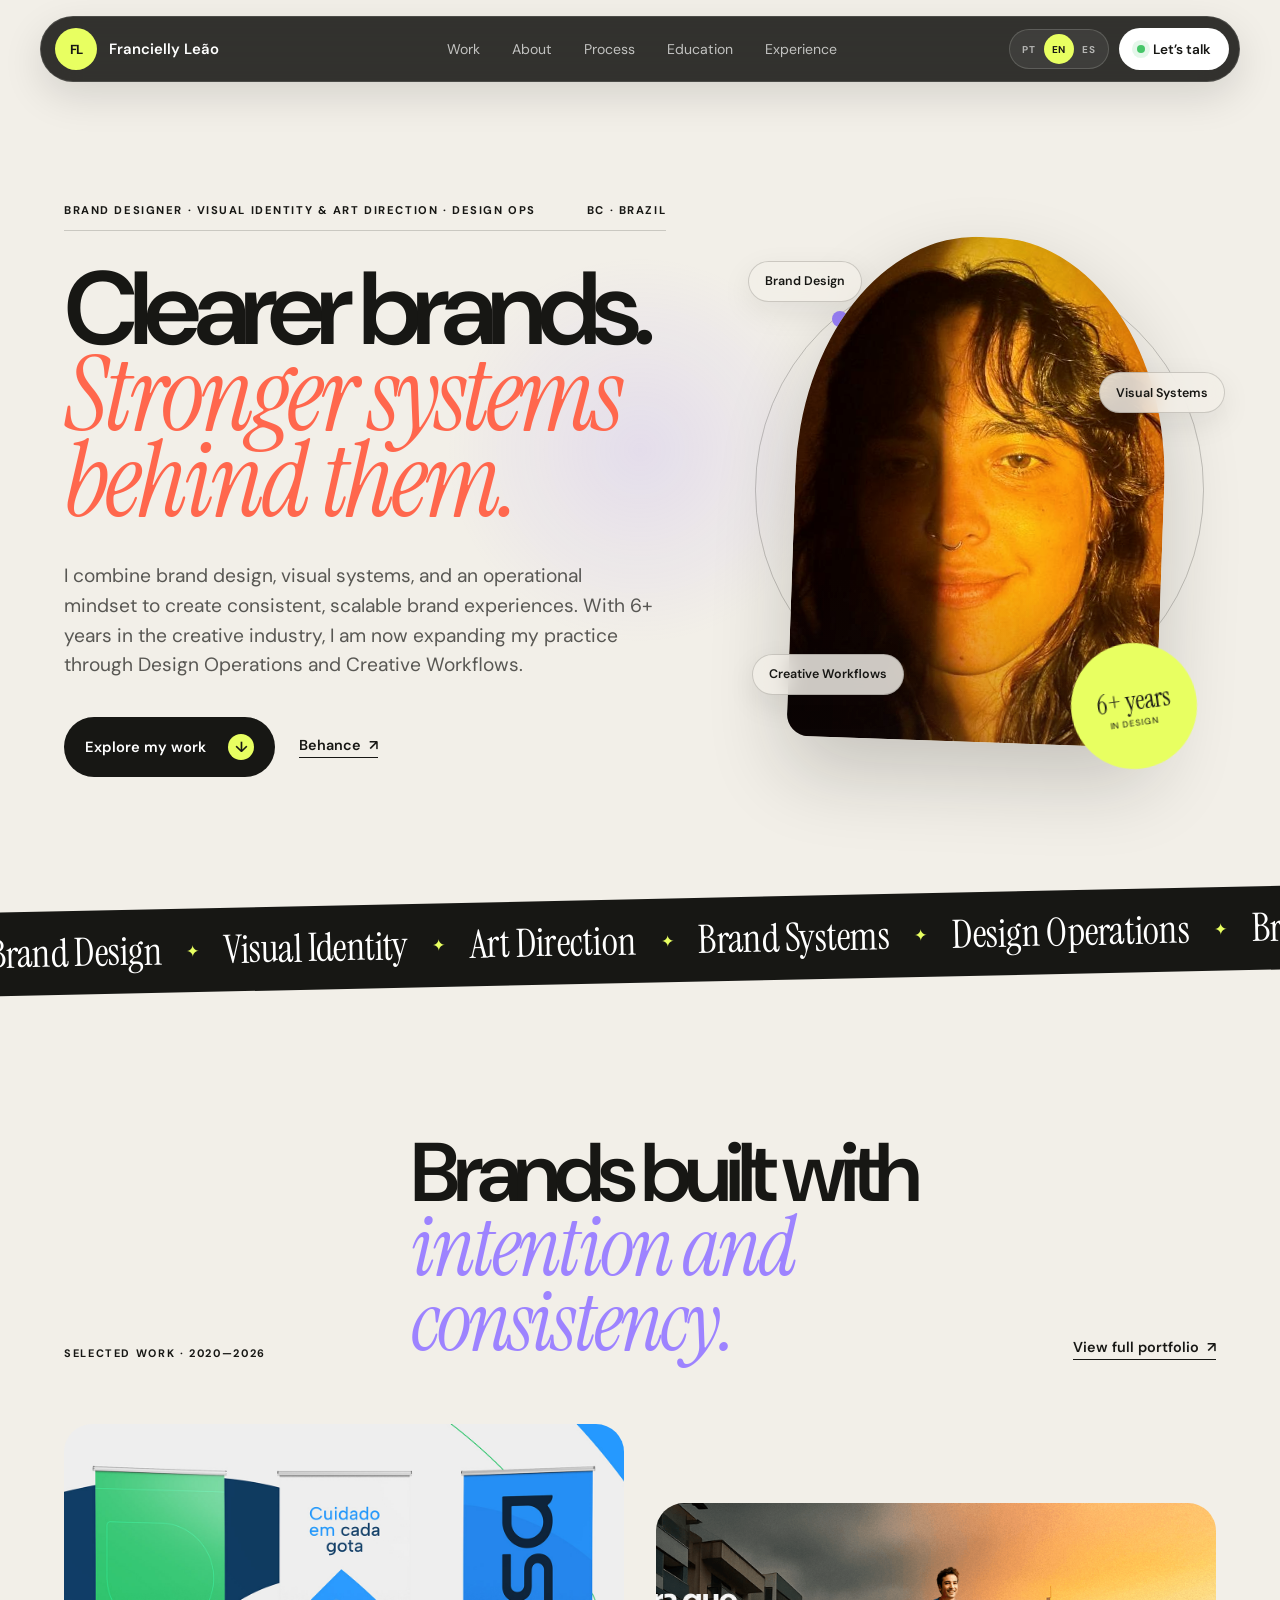
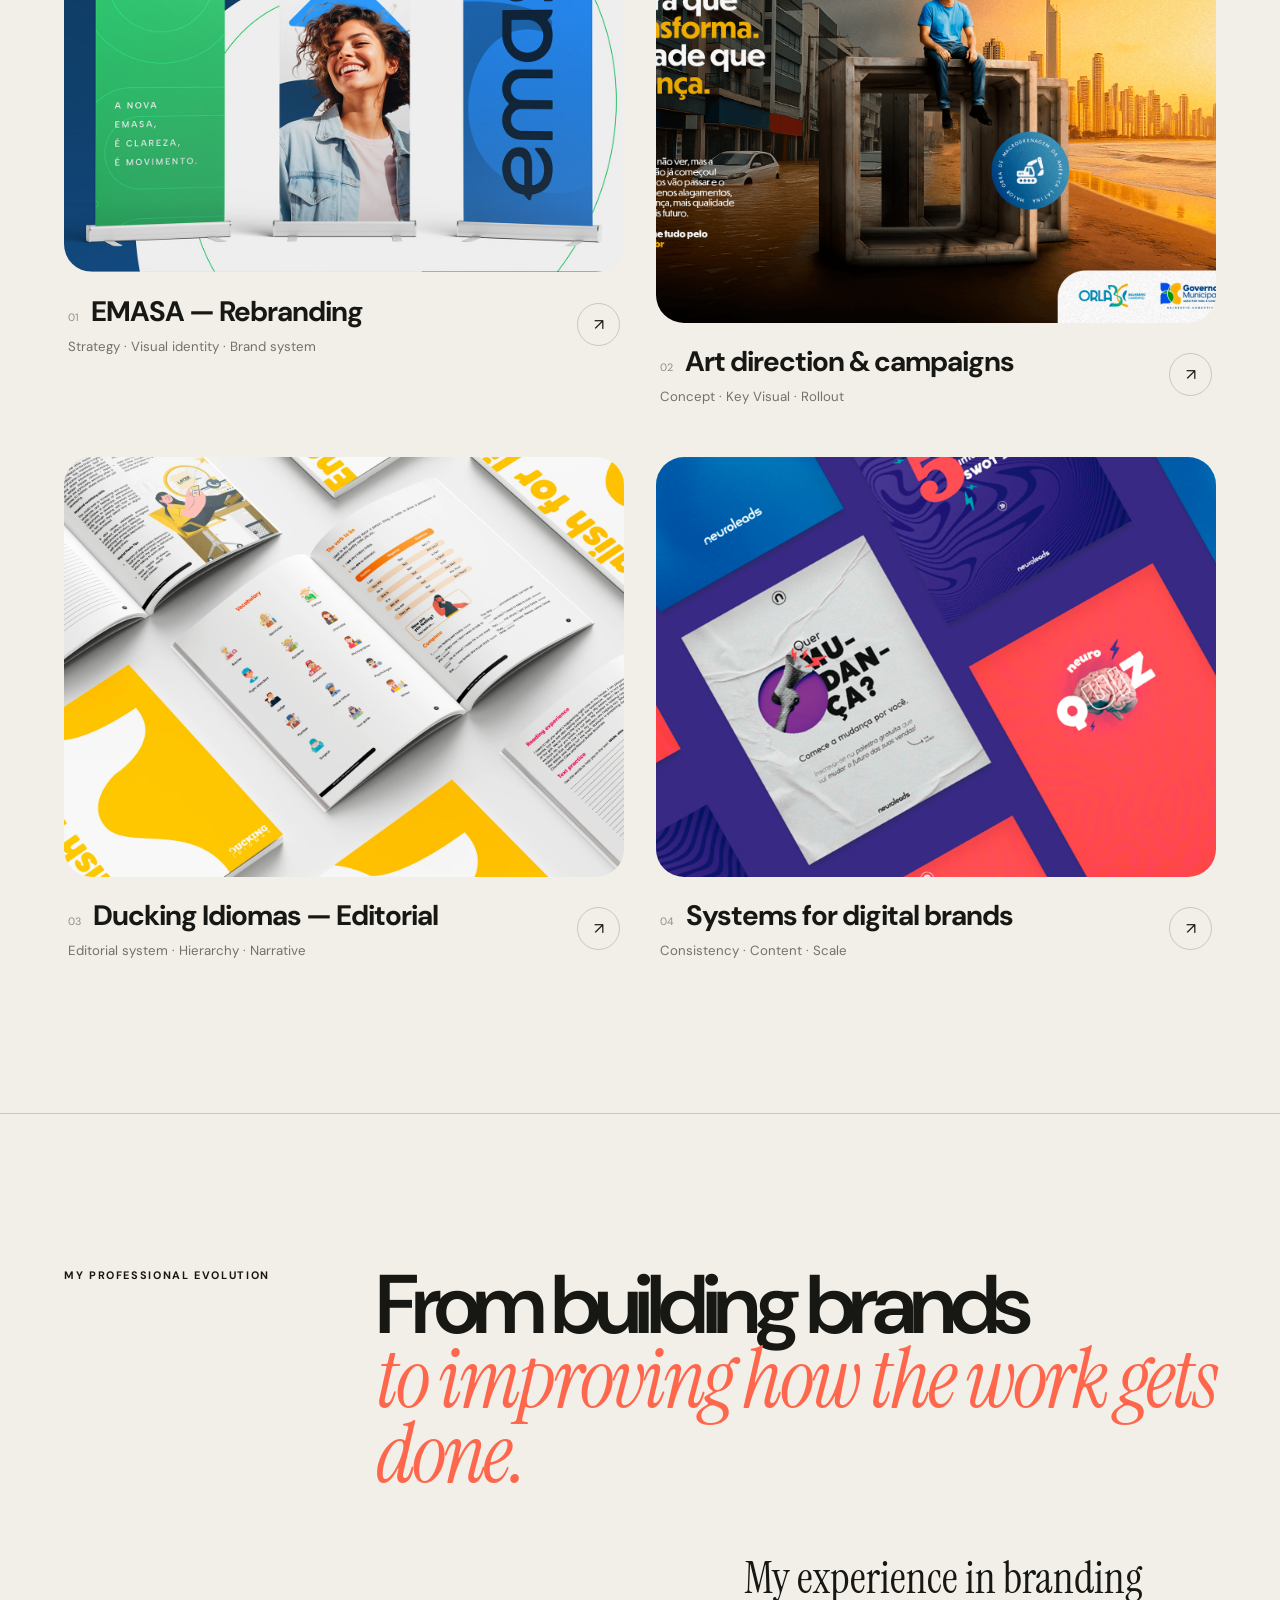
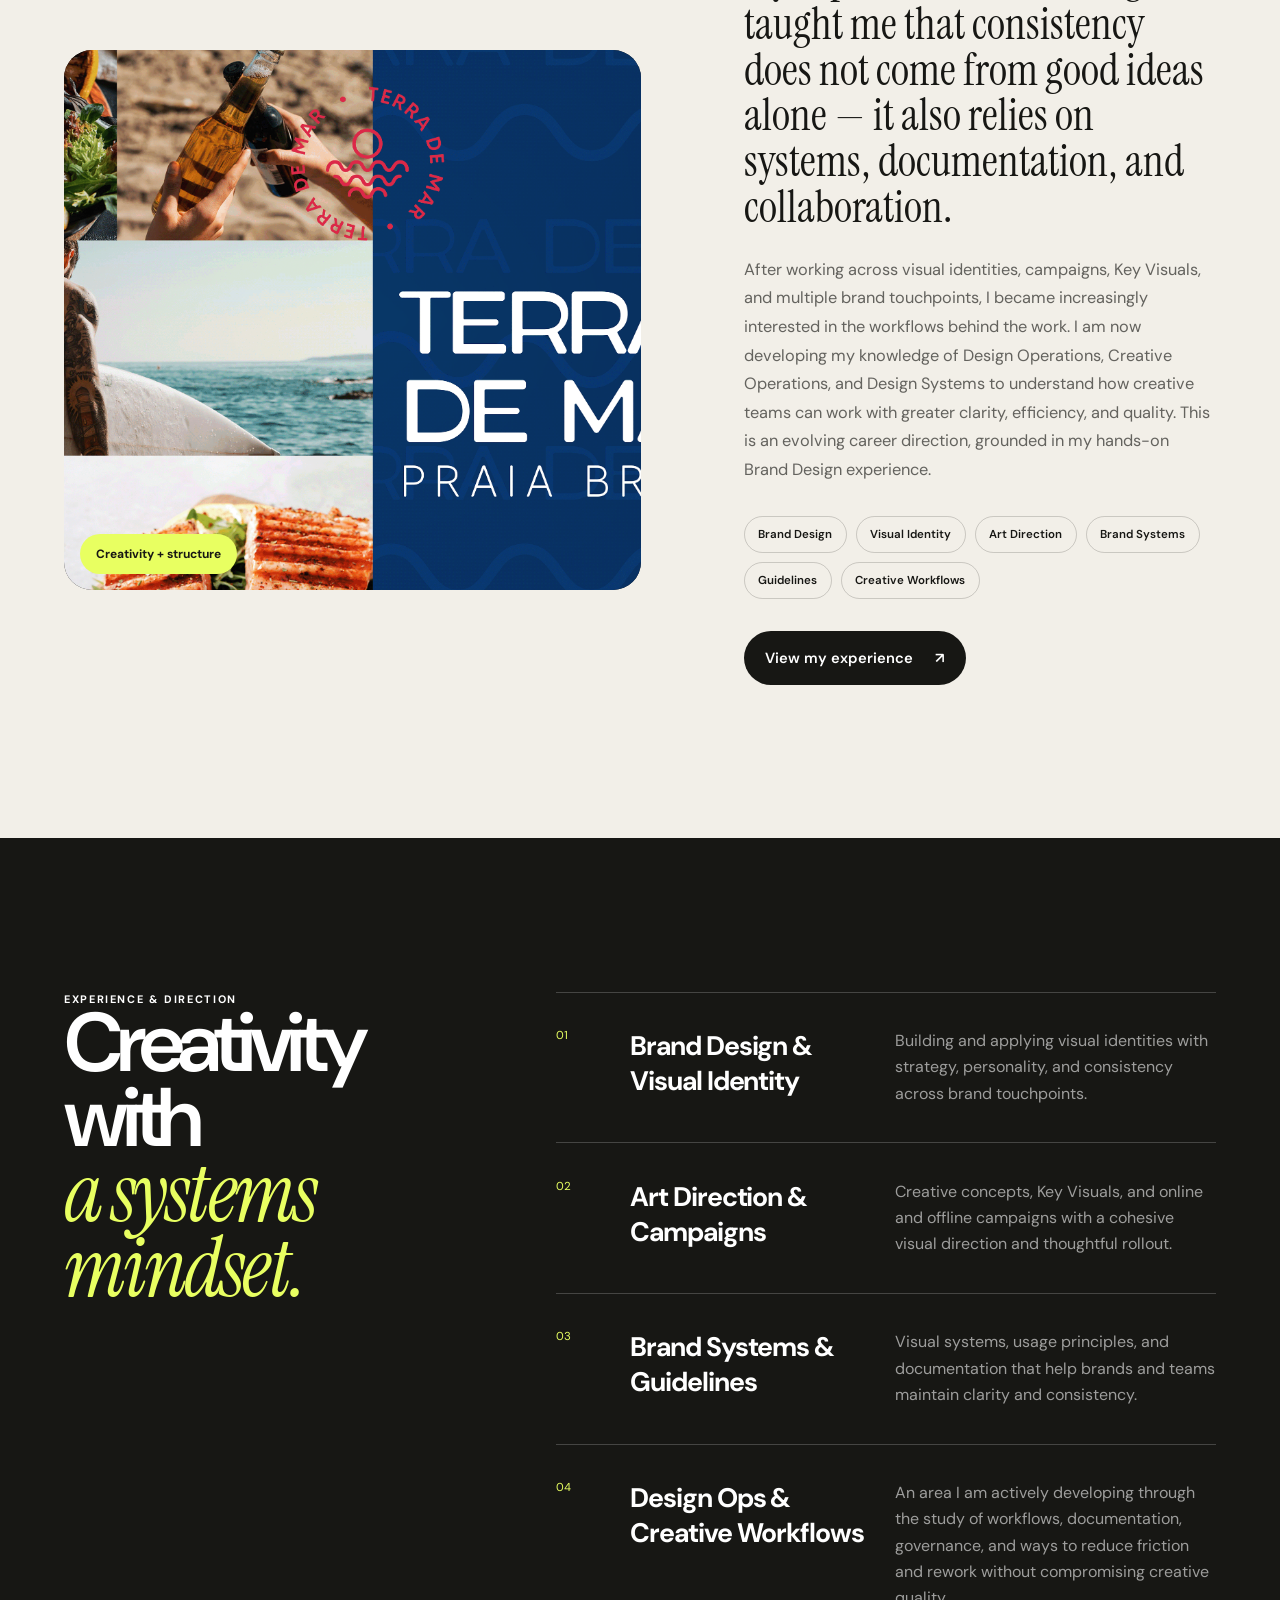
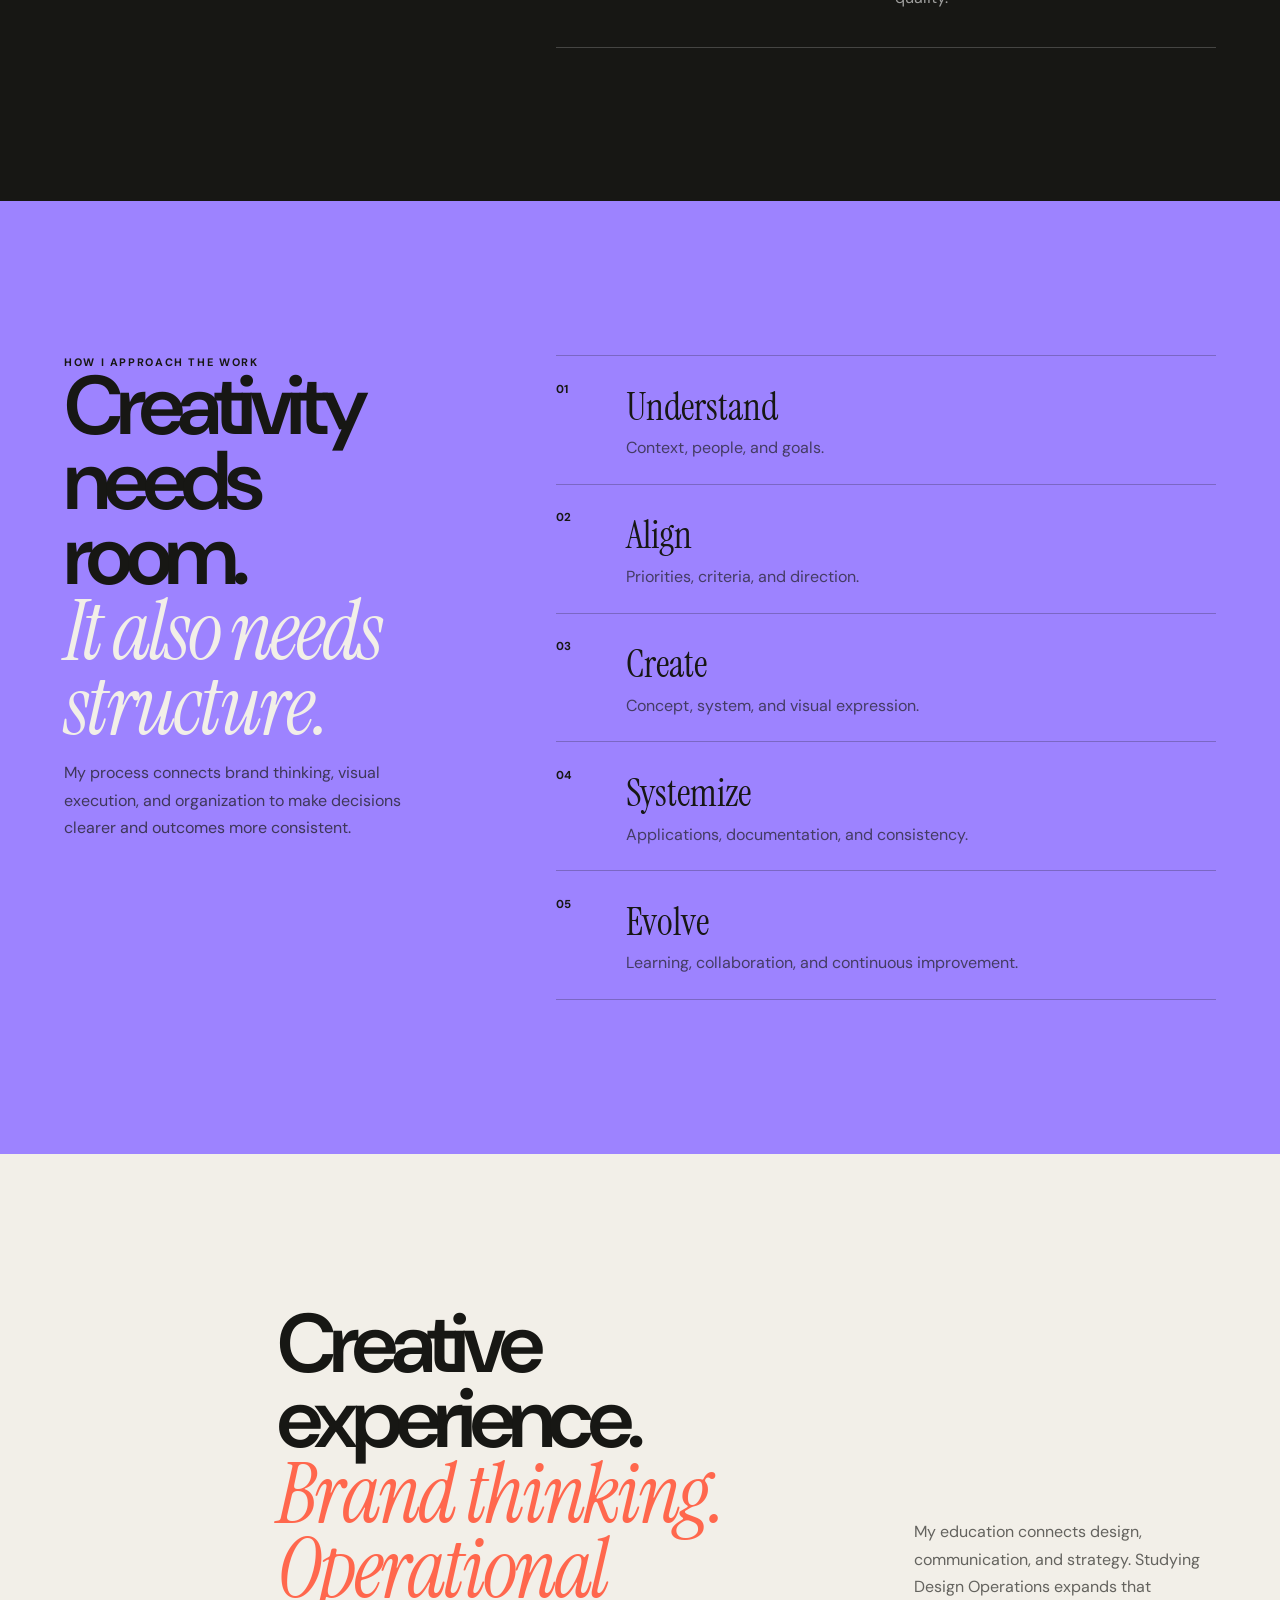
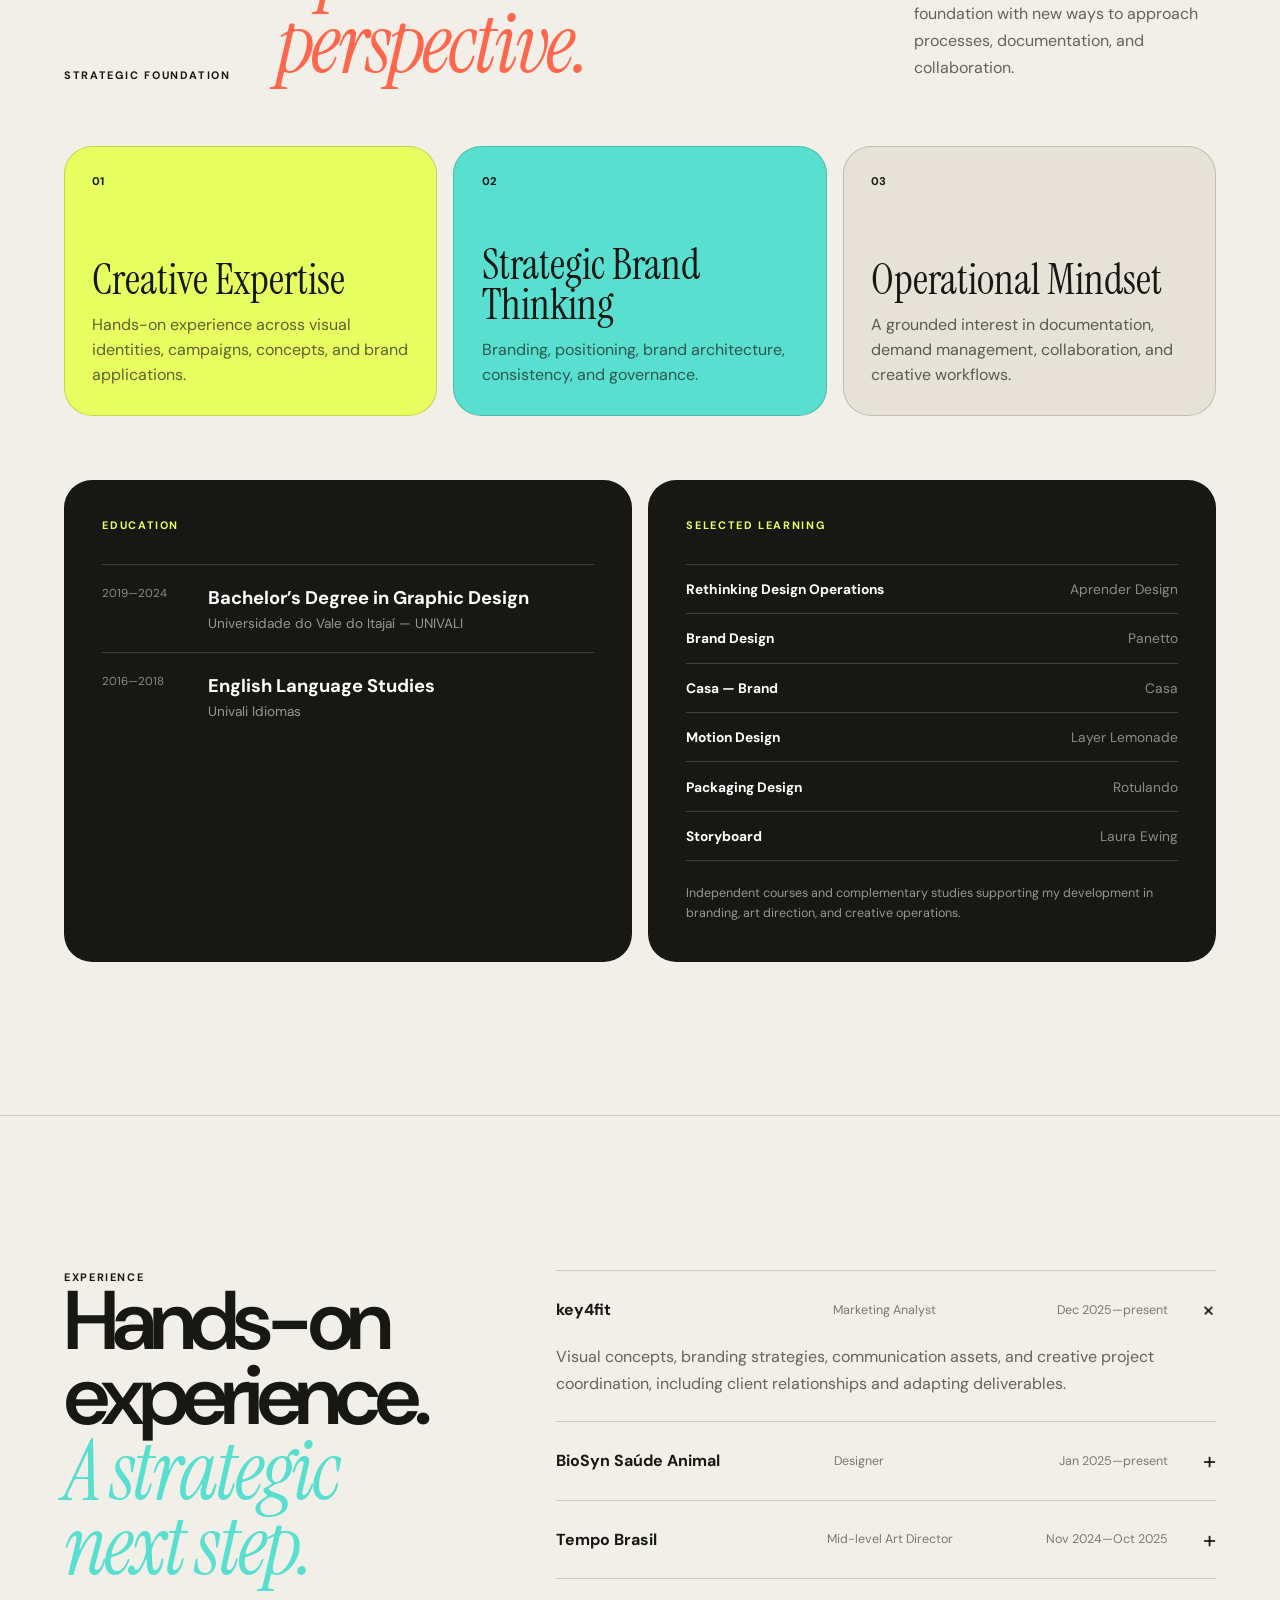
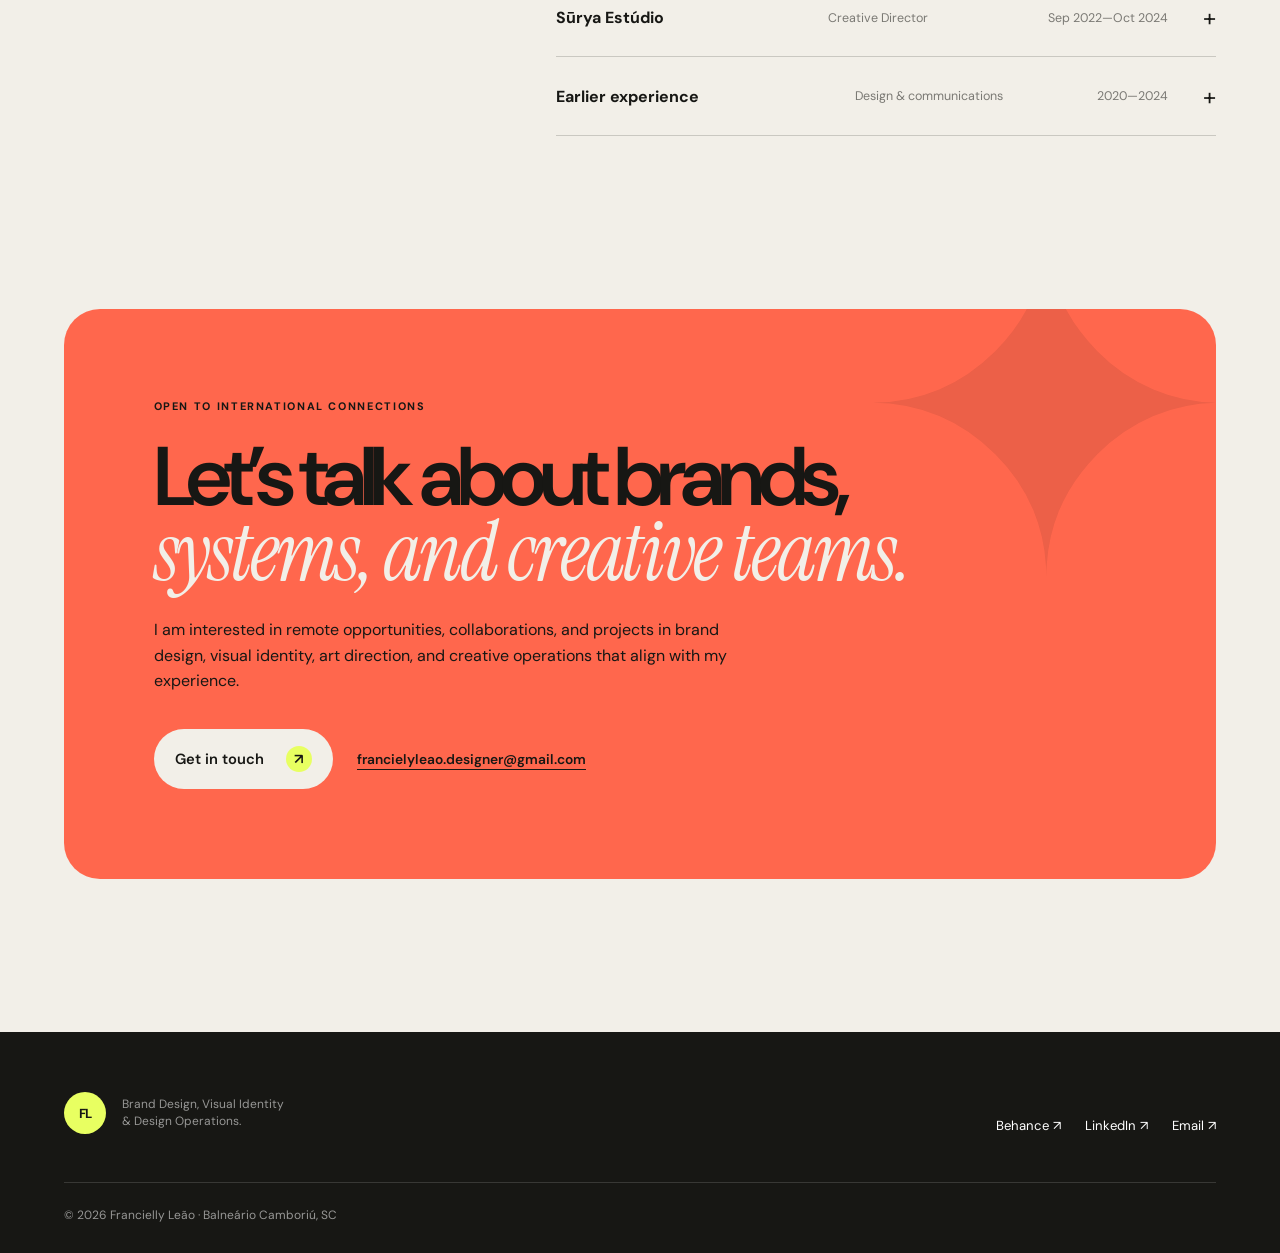
==== commit 9f1e2a2c: "Revert "Add hero cards, client strip, testimonials and toolkit; unify spacing"" ====
--- a/index.html
+++ b/index.html
@@ -37,47 +37,28 @@
     <section class="hero" id="inicio">
       <div class="hero-copy reveal is-visible">
         <p class="eyebrow"><span data-i18n="positioning">Brand Designer · Visual Identity & Art Direction · Design Ops</span><span data-i18n="location">BC · Brasil</span></p>
-        <p class="availability"><span class="status-dot" aria-hidden="true"></span><span data-i18n="availability">Aberta a novas conexões</span></p>
         <h1 data-i18n-html="heroTitle">Marcas com clareza.<br><em>Sistemas que sustentam.</em></h1>
         <p class="hero-intro" data-i18n="heroIntro">Combino brand design, sistemas visuais e uma mentalidade operacional para criar experiências de marca consistentes e escaláveis. Com mais de 6 anos no mercado criativo, amplio agora minha atuação por meio de Design Operations e Creative Workflows.</p>
         <div class="hero-actions"><a class="button button-primary" href="#projetos"><span data-i18n="exploreWork">Explorar projetos</span> <span aria-hidden="true">↓</span></a><a class="text-link" href="https://www.behance.net/franciellyleao" target="_blank" rel="noopener">Behance <span aria-hidden="true">↗</span></a></div>
       </div>
-      <div class="hero-art reveal is-visible" aria-label="Retrato de Francielly Leão e áreas de atuação" data-i18n-aria="portraitAria"><div class="hero-orbit" aria-hidden="true"></div><div class="portrait-frame"><img src="fran.jpg" alt="Francielly Leão" width="640" height="800"></div><span class="float-tag tag-one">Brand Design</span><span class="float-tag tag-two">Visual Systems</span><span class="float-tag tag-three">Creative Workflows</span><div class="float-card card-one" aria-hidden="true"><svg viewBox="0 0 24 24" fill="none" stroke="currentColor" stroke-width="1.8" stroke-linecap="round" stroke-linejoin="round"><path d="M4 20l4-1 11-11-3-3L5 16z"/></svg><span>Figma</span></div><div class="float-card card-two" aria-hidden="true"><svg viewBox="0 0 24 24" fill="none" stroke="currentColor" stroke-width="1.8" stroke-linejoin="round"><path d="M12 3l9 5-9 5-9-5z M3 13l9 5 9-5"/></svg><span>Adobe CC</span></div><div class="float-card card-three" aria-hidden="true"><svg viewBox="0 0 24 24" fill="none" stroke="currentColor" stroke-width="1.8" stroke-linecap="round" stroke-linejoin="round"><path d="M4 9h12v5a5 5 0 0 1-5 5H9a5 5 0 0 1-5-5z M16 11h2a2 2 0 0 1 0 4h-2 M8 2v3 M12 2v3"/></svg><span data-i18n="heroCardCoffee">Café &amp; criação</span></div><div class="hero-stamp" aria-hidden="true"><span data-i18n="years">6+ anos</span><small data-i18n="yearsLabel">em design</small></div></div>
+      <div class="hero-art reveal is-visible" aria-label="Retrato de Francielly Leão e áreas de atuação" data-i18n-aria="portraitAria"><div class="hero-orbit" aria-hidden="true"></div><div class="portrait-frame"><img src="fran.jpg" alt="Francielly Leão" width="640" height="800"></div><span class="float-tag tag-one">Brand Design</span><span class="float-tag tag-two">Visual Systems</span><span class="float-tag tag-three">Creative Workflows</span><div class="hero-stamp" aria-hidden="true"><span data-i18n="years">6+ anos</span><small data-i18n="yearsLabel">em design</small></div></div>
     </section>
 
     <div class="marquee" aria-label="Especialidades" data-i18n-aria="expertiseAria"><div class="marquee-track"><span>Brand Design</span><i>✦</i><span>Visual Identity</span><i>✦</i><span>Art Direction</span><i>✦</i><span>Brand Systems</span><i>✦</i><span>Design Operations</span><i>✦</i><span aria-hidden="true">Brand Design</span><i aria-hidden="true">✦</i><span aria-hidden="true">Visual Identity</span><i aria-hidden="true">✦</i><span aria-hidden="true">Art Direction</span><i aria-hidden="true">✦</i><span aria-hidden="true">Brand Systems</span><i aria-hidden="true">✦</i><span aria-hidden="true">Design Operations</span><i aria-hidden="true">✦</i></div></div>
 
-    <section class="clients-strip" aria-labelledby="clients-title">
-      <p class="kicker" id="clients-title" data-i18n="clientsTitle">Marcas que confiaram em mim</p>
-      <!-- TODO: trocar pelos logos reais -->
-      <ul class="logo-row">
-        <li class="logo-item">EMASA</li>
-        <li class="logo-item">Ducking Idiomas</li>
-        <li class="logo-item">Musiclin</li>
-        <li class="logo-item">Ley Franchising Group</li>
-        <li class="logo-item">MFIT Personal</li>
-      </ul>
-    </section>
-
     <section class="work-section" id="projetos">
       <div class="section-heading reveal"><p class="kicker" data-i18n="workKicker">Projetos selecionados · 2020—2026</p><h2 data-i18n-html="workTitle">Marcas construídas com<br><em>intenção e consistência.</em></h2><a class="text-link" href="https://www.behance.net/franciellyleao" target="_blank" rel="noopener"><span data-i18n="viewPortfolio">Ver portfólio completo</span> <span aria-hidden="true">↗</span></a></div>
       <div class="projects-grid">
-        <a class="project project-featured reveal" href="https://www.behance.net/gallery/237888641/EMASA-REBRANDING" target="_blank" rel="noopener"><div class="project-media"><img src="branding.jpg" alt="Projeto de rebranding da EMASA" data-i18n-alt="brandProjectAlt" loading="lazy"></div><!-- TODO: métrica real --><span class="project-metric" data-i18n="projectMetric">Resultado a definir</span><div class="project-info"><div><span class="project-number">01</span><h3 data-i18n="projectBrand">EMASA — Rebranding</h3></div><p data-i18n="projectBrandTags">Estratégia · Identidade visual · Sistema de marca</p><span class="project-arrow" aria-hidden="true">↗</span></div></a>
-        <a class="project reveal" href="https://www.behance.net/franciellyleao" target="_blank" rel="noopener"><div class="project-media"><img src="campanha.png" alt="Seleção de campanhas criativas" data-i18n-alt="campaignProjectAlt" loading="lazy"></div><!-- TODO: métrica real --><span class="project-metric" data-i18n="projectMetric">Resultado a definir</span><div class="project-info"><div><span class="project-number">02</span><h3 data-i18n="projectCampaign">Direção de arte & campanhas</h3></div><p data-i18n="projectCampaignTags">Conceito · Key Visual · Desdobramentos</p><span class="project-arrow" aria-hidden="true">↗</span></div></a>
-        <a class="project reveal" href="https://www.behance.net/gallery/189184383/Diagramacao-Ducking-Idiomas" target="_blank" rel="noopener"><div class="project-media"><img src="editorial.webp" alt="Projeto editorial Ducking Idiomas" data-i18n-alt="editorialProjectAlt" loading="lazy"></div><!-- TODO: métrica real --><span class="project-metric" data-i18n="projectMetric">Resultado a definir</span><div class="project-info"><div><span class="project-number">03</span><h3 data-i18n="projectEditorial">Ducking Idiomas — Editorial</h3></div><p data-i18n="projectEditorialTags">Sistema editorial · Hierarquia · Narrativa</p><span class="project-arrow" aria-hidden="true">↗</span></div></a>
-        <a class="project project-wide reveal" href="https://www.behance.net/franciellyleao" target="_blank" rel="noopener"><div class="project-media"><img src="social.png" alt="Seleção de projetos para presença digital" data-i18n-alt="digitalProjectAlt" loading="lazy"></div><!-- TODO: métrica real --><span class="project-metric" data-i18n="projectMetric">Resultado a definir</span><div class="project-info"><div><span class="project-number">04</span><h3 data-i18n="projectDigital">Sistemas para marcas digitais</h3></div><p data-i18n="projectDigitalTags">Consistência · Conteúdo · Escala</p><span class="project-arrow" aria-hidden="true">↗</span></div></a>
+        <a class="project project-featured reveal" href="https://www.behance.net/gallery/237888641/EMASA-REBRANDING" target="_blank" rel="noopener"><div class="project-media"><img src="branding.jpg" alt="Projeto de rebranding da EMASA" data-i18n-alt="brandProjectAlt" loading="lazy"></div><div class="project-info"><div><span class="project-number">01</span><h3 data-i18n="projectBrand">EMASA — Rebranding</h3></div><p data-i18n="projectBrandTags">Estratégia · Identidade visual · Sistema de marca</p><span class="project-arrow" aria-hidden="true">↗</span></div></a>
+        <a class="project reveal" href="https://www.behance.net/franciellyleao" target="_blank" rel="noopener"><div class="project-media"><img src="campanha.png" alt="Seleção de campanhas criativas" data-i18n-alt="campaignProjectAlt" loading="lazy"></div><div class="project-info"><div><span class="project-number">02</span><h3 data-i18n="projectCampaign">Direção de arte & campanhas</h3></div><p data-i18n="projectCampaignTags">Conceito · Key Visual · Desdobramentos</p><span class="project-arrow" aria-hidden="true">↗</span></div></a>
+        <a class="project reveal" href="https://www.behance.net/gallery/189184383/Diagramacao-Ducking-Idiomas" target="_blank" rel="noopener"><div class="project-media"><img src="editorial.webp" alt="Projeto editorial Ducking Idiomas" data-i18n-alt="editorialProjectAlt" loading="lazy"></div><div class="project-info"><div><span class="project-number">03</span><h3 data-i18n="projectEditorial">Ducking Idiomas — Editorial</h3></div><p data-i18n="projectEditorialTags">Sistema editorial · Hierarquia · Narrativa</p><span class="project-arrow" aria-hidden="true">↗</span></div></a>
+        <a class="project project-wide reveal" href="https://www.behance.net/franciellyleao" target="_blank" rel="noopener"><div class="project-media"><img src="social.png" alt="Seleção de projetos para presença digital" data-i18n-alt="digitalProjectAlt" loading="lazy"></div><div class="project-info"><div><span class="project-number">04</span><h3 data-i18n="projectDigital">Sistemas para marcas digitais</h3></div><p data-i18n="projectDigitalTags">Consistência · Conteúdo · Escala</p><span class="project-arrow" aria-hidden="true">↗</span></div></a>
       </div>
     </section>
 
     <section class="about-section" id="sobre">
       <div class="about-title reveal"><p class="kicker" data-i18n="aboutKicker">Minha evolução profissional</p><h2 data-i18n-html="aboutTitle">Da construção da marca<br><em>à forma como o trabalho acontece.</em></h2></div>
-      <div class="about-layout"><div class="about-image reveal"><img src="trabalhos.png" alt="Mosaico de trabalhos de Francielly Leão" data-i18n-alt="workMosaicAlt" loading="lazy"><span data-i18n="aboutBadge">Criatividade + estrutura</span></div><div class="about-content reveal"><p class="lead" data-i18n="aboutLead">Minha experiência em branding me ensinou que consistência não depende apenas de boas ideias — depende também de sistemas, documentação e colaboração.</p><p data-i18n="aboutBody">Depois de atuar com identidades visuais, campanhas, Key Visuals e diferentes pontos de contato de marca, comecei a olhar com mais atenção para os fluxos por trás das entregas. Hoje, aprofundo meus conhecimentos em Design Operations, Creative Operations e Design Systems para compreender como equipes criativas podem trabalhar com mais clareza, eficiência e qualidade. Essa é uma direção em desenvolvimento, construída sobre minha experiência real em Brand Design.</p><!-- TODO: preencher com seus interesses --><p class="personal-note" data-i18n="personalNote">Fora do trabalho: [preencher com seus interesses]</p><div class="capability-list" aria-label="Competências" data-i18n-aria="capabilitiesAria"><span>Brand Design</span><span>Visual Identity</span><span>Art Direction</span><span>Brand Systems</span><span>Guidelines</span><span>Creative Workflows</span></div><div class="toolkit"><p class="kicker toolkit-title" data-i18n="toolkitTitle">Minhas ferramentas</p><div class="capability-list toolkit-list" role="list"><span role="listitem">Figma</span><span role="listitem">Adobe Illustrator</span><span role="listitem">Adobe Photoshop</span><span role="listitem">Adobe InDesign</span><span role="listitem">Canva</span><span role="listitem">Notion</span><span role="listitem">Claude</span></div></div><a class="button button-dark" href="https://www.linkedin.com/in/franciellyleaodesigner" target="_blank" rel="noopener"><span data-i18n="viewJourney">Conhecer minha trajetória</span> <span aria-hidden="true">↗</span></a></div></div>
-      <div class="photo-fan reveal" aria-hidden="true">
-        <figure style="--r:-7deg;--x:-4%"><img src="editorial.webp" alt="Projeto editorial Ducking Idiomas" data-i18n-alt="editorialProjectAlt" loading="lazy"></figure>
-        <figure style="--r:-2deg;--x:0%"><img src="branding.jpg" alt="Projeto de rebranding da EMASA" data-i18n-alt="brandProjectAlt" loading="lazy"></figure>
-        <figure style="--r:3deg;--x:2%"><img src="campanha.png" alt="Seleção de campanhas criativas" data-i18n-alt="campaignProjectAlt" loading="lazy"></figure>
-        <figure style="--r:8deg;--x:5%"><img src="social.png" alt="Seleção de projetos para presença digital" data-i18n-alt="digitalProjectAlt" loading="lazy"></figure>
-      </div>
+      <div class="about-layout"><div class="about-image reveal"><img src="trabalhos.png" alt="Mosaico de trabalhos de Francielly Leão" data-i18n-alt="workMosaicAlt" loading="lazy"><span data-i18n="aboutBadge">Criatividade + estrutura</span></div><div class="about-content reveal"><p class="lead" data-i18n="aboutLead">Minha experiência em branding me ensinou que consistência não depende apenas de boas ideias — depende também de sistemas, documentação e colaboração.</p><p data-i18n="aboutBody">Depois de atuar com identidades visuais, campanhas, Key Visuals e diferentes pontos de contato de marca, comecei a olhar com mais atenção para os fluxos por trás das entregas. Hoje, aprofundo meus conhecimentos em Design Operations, Creative Operations e Design Systems para compreender como equipes criativas podem trabalhar com mais clareza, eficiência e qualidade. Essa é uma direção em desenvolvimento, construída sobre minha experiência real em Brand Design.</p><div class="capability-list" aria-label="Competências" data-i18n-aria="capabilitiesAria"><span>Brand Design</span><span>Visual Identity</span><span>Art Direction</span><span>Brand Systems</span><span>Guidelines</span><span>Creative Workflows</span></div><a class="button button-dark" href="https://www.linkedin.com/in/franciellyleaodesigner" target="_blank" rel="noopener"><span data-i18n="viewJourney">Conhecer minha trajetória</span> <span aria-hidden="true">↗</span></a></div></div>
     </section>
 
     <section class="services-section" aria-labelledby="servicos-title">
@@ -93,18 +74,6 @@
     <section class="process-section" id="processo">
       <div class="process-intro reveal"><p class="kicker" data-i18n="processKicker">Como penso o trabalho</p><h2 data-i18n-html="processTitle">Criatividade precisa de espaço.<br><em>E de estrutura.</em></h2><p data-i18n="processBody">Meu processo conecta pensamento de marca, execução visual e organização para tornar decisões mais claras e entregas mais consistentes.</p></div>
       <ol class="process-steps"><li class="reveal"><span>01</span><div><h3 data-i18n="stepUnderstand">Compreender</h3><p data-i18n="stepUnderstandBody">Contexto, pessoas e objetivos.</p></div></li><li class="reveal"><span>02</span><div><h3 data-i18n="stepAlign">Alinhar</h3><p data-i18n="stepAlignBody">Prioridades, critérios e direção.</p></div></li><li class="reveal"><span>03</span><div><h3 data-i18n="stepCreate">Criar</h3><p data-i18n="stepCreateBody">Conceito, sistema e expressão visual.</p></div></li><li class="reveal"><span>04</span><div><h3 data-i18n="stepSystemize">Sistematizar</h3><p data-i18n="stepSystemizeBody">Aplicações, documentação e consistência.</p></div></li><li class="reveal"><span>05</span><div><h3 data-i18n="stepEvolve">Evoluir</h3><p data-i18n="stepEvolveBody">Aprendizado, colaboração e melhoria contínua.</p></div></li></ol>
-    </section>
-
-    <section class="testimonials-section" id="depoimentos" aria-labelledby="depoimentos-title">
-      <div class="section-heading reveal"><p class="kicker" data-i18n="testimonialsKicker">Depoimentos</p><h2 id="depoimentos-title" data-i18n-html="testimonialsTitle">Quem trabalhou comigo<br><em>conta como foi.</em></h2></div>
-      <div class="testimonials-grid">
-        <!-- TODO: depoimento, nome e cargo reais -->
-        <article class="testimonial-card reveal"><p class="testimonial-quote" data-i18n="testimonialPlaceholder">Depoimento a ser inserido</p><div class="testimonial-person"><strong class="testimonial-name"></strong><span class="testimonial-role"></span></div></article>
-        <!-- TODO: depoimento, nome e cargo reais -->
-        <article class="testimonial-card reveal"><p class="testimonial-quote" data-i18n="testimonialPlaceholder">Depoimento a ser inserido</p><div class="testimonial-person"><strong class="testimonial-name"></strong><span class="testimonial-role"></span></div></article>
-        <!-- TODO: depoimento, nome e cargo reais -->
-        <article class="testimonial-card reveal"><p class="testimonial-quote" data-i18n="testimonialPlaceholder">Depoimento a ser inserido</p><div class="testimonial-person"><strong class="testimonial-name"></strong><span class="testimonial-role"></span></div></article>
-      </div>
     </section>
 
     <section class="credentials-section" id="formacao">
@@ -125,7 +94,7 @@
       <div class="experience-list reveal"><details open><summary><span>key4fit</span><small data-i18n="roleMarketing">Analista de Marketing</small><time data-i18n="key4fitDate">dez 2025—atual</time><i aria-hidden="true">+</i></summary><p data-i18n="key4fitBody">Conceitos visuais, estratégias de branding, materiais de comunicação e coordenação de projetos criativos, com relacionamento com clientes e adaptação de entregas.</p></details><details><summary><span>BioSyn Saúde Animal</span><small data-i18n="roleDesigner">Designer</small><time data-i18n="biosynDate">jan 2025—atual</time><i aria-hidden="true">+</i></summary><p data-i18n="biosynBody">Conceitos visuais e campanhas, arquitetura e governança de marca, materiais digitais e impressos e consistência visual entre marcas e canais.</p></details><details><summary><span>Tempo Brasil</span><small data-i18n="roleArt">Diretora de Arte Pleno</small><time data-i18n="tempoDate">nov 2024—out 2025</time><i aria-hidden="true">+</i></summary><p data-i18n="tempoBody">Direção de arte, conceitos criativos, branding e comunicação integrada em projetos para múltiplas mídias, em colaboração com equipes e clientes.</p></details><details><summary><span>Sūrya Estúdio</span><small data-i18n="roleCreative">Diretora de Criação</small><time data-i18n="suryaDate">set 2022—out 2024</time><i aria-hidden="true">+</i></summary><p data-i18n="suryaBody">Liderança da própria operação criativa, desenvolvendo marcas e campanhas, planejando projetos, cronogramas e entregas e conduzindo o relacionamento com clientes.</p></details><details><summary><span data-i18n="earlierExperience">Experiências anteriores</span><small data-i18n="roleDesign">Design & comunicação</small><time>2020—2024</time><i aria-hidden="true">+</i></summary><p data-i18n="earlierBody">Musiclin, LypeDepyl, Ley Franchising Group, Rockfeller Language Center e MFIT Personal — identidades visuais, campanhas, conteúdos digitais, materiais impressos e vídeos.</p></details></div>
     </section>
 
-    <section class="contact-section" id="contato"><div class="contact-card reveal"><p class="kicker" data-i18n="contactKicker">Aberta a conexões internacionais</p><h2 data-i18n-html="contactTitle">Vamos conversar sobre marcas,<br><em>sistemas e equipes criativas.</em></h2><p data-i18n="contactBody">Tenho interesse em oportunidades remotas, colaborações e projetos em branding, identidade visual, direção de arte e operações criativas compatíveis com minha experiência.</p><div class="contact-actions"><!-- TODO: substituir href="#" pelo PDF do currículo (ex.: curriculo.pdf) --><a class="button button-dark" href="#"><span data-i18n="resumeCta">Ver currículo</span> <span aria-hidden="true">↗</span></a><a class="button button-light" data-contact-link href="https://api.whatsapp.com/send/?phone=5547984490891&amp;text=Oi%2C%20Fran!%20Quero%20conversar%20sobre%20uma%20oportunidade." target="_blank" rel="noopener"><span data-i18n="contactCta">Vamos conversar</span> <span aria-hidden="true">↗</span></a></div><a class="contact-email" href="mailto:francielyleao.designer@gmail.com">francielyleao.designer@gmail.com</a><div class="footer-links contact-links"><a href="https://www.behance.net/franciellyleao" target="_blank" rel="noopener">Behance ↗</a><a href="https://www.linkedin.com/in/franciellyleaodesigner" target="_blank" rel="noopener">LinkedIn ↗</a></div></div></section>
+    <section class="contact-section" id="contato"><div class="contact-card reveal"><p class="kicker" data-i18n="contactKicker">Aberta a conexões internacionais</p><h2 data-i18n-html="contactTitle">Vamos conversar sobre marcas,<br><em>sistemas e equipes criativas.</em></h2><p data-i18n="contactBody">Tenho interesse em oportunidades remotas, colaborações e projetos em branding, identidade visual, direção de arte e operações criativas compatíveis com minha experiência.</p><div class="contact-actions"><a class="button button-light" data-contact-link href="https://api.whatsapp.com/send/?phone=5547984490891&amp;text=Oi%2C%20Fran!%20Quero%20conversar%20sobre%20uma%20oportunidade." target="_blank" rel="noopener"><span data-i18n="contactCta">Entrar em contato</span> <span aria-hidden="true">↗</span></a><a class="contact-email" href="mailto:francielyleao.designer@gmail.com">francielyleao.designer@gmail.com</a></div></div></section>
   </main>
   <footer class="site-footer"><div><span class="brand-mark">FL</span><p data-i18n-html="footerPosition">Brand Design, Visual Identity<br>& Design Operations.</p></div><div class="footer-links"><a href="https://www.behance.net/franciellyleao" target="_blank" rel="noopener">Behance ↗</a><a href="https://www.linkedin.com/in/franciellyleaodesigner" target="_blank" rel="noopener">LinkedIn ↗</a><a href="mailto:francielyleao.designer@gmail.com"><span data-i18n="email">E-mail</span> ↗</a></div><p class="copyright">© <span data-year>2026</span> Francielly Leão · Balneário Camboriú, SC</p></footer>
   <script src="i18n.js"></script>
--- a/style.css
+++ b/style.css
@@ -1,295 +1,45 @@
-:root{--ink:#171714;--paper:#f2efe8;--paper2:#e7e2d7;--acid:#e8ff61;--coral:#ff674d;--violet:#9d83ff;--aqua:#58dfcf;--line:rgba(23,23,20,.18);--serif:"Instrument Serif",Georgia,serif;--sans:"DM Sans",Arial,sans-serif;--radius:28px;--gutter:clamp(20px,5vw,76px);--section-y:clamp(80px,10vw,150px);--h2-size:clamp(3.2rem,6.5vw,6.8rem);--heading-gap:4rem}
-*{box-sizing:border-box}
-html{scroll-behavior:smooth;scroll-padding-top:100px}
-body{margin:0;background:var(--paper);color:var(--ink);font-family:var(--sans);overflow-x:hidden}
-body.menu-open{overflow:hidden}
-img{display:block;width:100%}
-a{color:inherit}
-button{font:inherit}
-h2{margin:0;font-size:var(--h2-size);line-height:.9;letter-spacing:-.075em;font-weight:600}
-h2 em,.hero h1 em{font-family:var(--serif);font-weight:400;letter-spacing:-.035em}
-::selection{background:var(--violet);color:var(--ink)}
-.sr-only{position:absolute;width:1px;height:1px;padding:0;margin:-1px;overflow:hidden;clip:rect(0,0,0,0);white-space:nowrap;border:0}
-.skip-link{position:fixed;top:10px;left:10px;z-index:9999;padding:.8rem 1rem;background:var(--ink);color:#fff;transform:translateY(-160%)}
-.skip-link:focus{transform:translateY(0)}
-.cursor-glow{position:fixed;width:420px;height:420px;left:var(--mouse-x,50vw);top:var(--mouse-y,50vh);transform:translate(-50%,-50%);border-radius:50%;background:radial-gradient(circle,rgba(157,131,255,.16),transparent 65%);pointer-events:none;z-index:-1}
-.reveal{opacity:1;transform:none;transition:opacity .8s,transform .8s cubic-bezier(.2,.7,.2,1)}
+:root{--ink:#171714;--paper:#f2efe8;--paper2:#e7e2d7;--acid:#e8ff61;--coral:#ff674d;--violet:#9d83ff;--aqua:#58dfcf;--line:rgba(23,23,20,.18);--serif:"Instrument Serif",Georgia,serif;--sans:"DM Sans",Arial,sans-serif;--radius:28px}*{box-sizing:border-box}html{scroll-behavior:smooth;scroll-padding-top:100px}body{margin:0;background:var(--paper);color:var(--ink);font-family:var(--sans);overflow-x:hidden}body.menu-open{overflow:hidden}img{display:block;width:100%}a{color:inherit}button{font:inherit}::selection{background:var(--violet);color:var(--ink)}.sr-only{position:absolute;width:1px;height:1px;padding:0;margin:-1px;overflow:hidden;clip:rect(0,0,0,0);white-space:nowrap;border:0}.skip-link{position:fixed;top:10px;left:10px;z-index:9999;padding:.8rem 1rem;background:var(--ink);color:#fff;transform:translateY(-160%)}.skip-link:focus{transform:translateY(0)}.cursor-glow{position:fixed;width:420px;height:420px;left:var(--mouse-x,50vw);top:var(--mouse-y,50vh);transform:translate(-50%,-50%);border-radius:50%;background:radial-gradient(circle,rgba(157,131,255,.16),transparent 65%);pointer-events:none;z-index:-1}
+.site-header{position:fixed;z-index:1000;top:16px;left:50%;width:min(1200px,calc(100% - 32px));min-height:66px;padding:8px 10px 8px 14px;display:grid;grid-template-columns:1fr auto 1fr;align-items:center;border:1px solid rgba(255,255,255,.12);border-radius:999px;background:rgba(23,23,20,.88);color:#fff;box-shadow:0 14px 40px rgba(0,0,0,.12);backdrop-filter:blur(18px);transition:transform .35s ease}.site-header.is-hidden{transform:translate(-50%,-130%)}.brand{display:flex;align-items:center;gap:.75rem;text-decoration:none;font-weight:600}.brand-mark{display:grid;place-items:center;width:42px;height:42px;border-radius:50%;background:var(--acid);color:var(--ink);font-size:.82rem;font-weight:700;letter-spacing:-.04em}.brand-name{font-size:.93rem}.site-nav{display:flex;align-items:center;gap:2rem}.site-nav a{position:relative;text-decoration:none;color:rgba(255,255,255,.7);font-size:.88rem;transition:color .2s}.site-nav a:after{content:"";position:absolute;left:0;right:100%;bottom:-5px;height:1px;background:var(--acid);transition:right .25s}.site-nav a:hover,.site-nav a.active{color:#fff}.site-nav a:hover:after,.site-nav a.active:after{right:0}.header-cta{justify-self:end;display:inline-flex;align-items:center;gap:.55rem;padding:.78rem 1.1rem;border-radius:999px;background:#fff;color:var(--ink);text-decoration:none;font-size:.85rem;font-weight:600}.status-dot{width:8px;height:8px;border-radius:50%;background:#45c668;box-shadow:0 0 0 5px rgba(69,198,104,.14)}.menu-button{display:none}
+main{overflow:clip}.hero{min-height:100svh;max-width:1400px;margin:auto;padding:150px clamp(24px,5vw,76px) 70px;display:grid;grid-template-columns:minmax(0,1.12fr) minmax(360px,.88fr);align-items:center;gap:clamp(40px,6vw,96px)}.eyebrow{max-width:690px;display:flex;justify-content:space-between;gap:1rem;padding-bottom:.8rem;margin:0 0 2.2rem;border-bottom:1px solid var(--line);text-transform:uppercase;font-size:.7rem;font-weight:700;letter-spacing:.14em}.hero h1,.section-heading h2,.about-title h2,.services-heading h2,.process-intro h2,.experience-heading h2,.contact-card h2{margin:0;font-size:clamp(4rem,8.1vw,8.3rem);line-height:.83;letter-spacing:-.075em;font-weight:600}.hero h1 em,h2 em{font-family:var(--serif);font-weight:400;letter-spacing:-.035em}.hero h1 em{color:var(--coral)}.hero-intro{max-width:590px;margin:2.3rem 0;font-size:clamp(1.05rem,1.5vw,1.35rem);line-height:1.55;color:rgba(23,23,20,.7)}.hero-actions{display:flex;align-items:center;gap:1.5rem;flex-wrap:wrap}.button{display:inline-flex;justify-content:center;align-items:center;gap:1.4rem;padding:1rem 1.25rem;border:1px solid transparent;border-radius:999px;text-decoration:none;font-size:.92rem;font-weight:600;transition:transform .25s,background .25s,color .25s}.button:hover{transform:translateY(-3px)}.button-primary{background:var(--ink);color:#fff}.button-primary span,.button-light span{display:grid;place-items:center;width:26px;height:26px;border-radius:50%;background:var(--acid);color:var(--ink)}.text-link{display:inline-flex;gap:.5rem;padding-bottom:.2rem;border-bottom:1px solid currentColor;text-decoration:none;font-weight:600;font-size:.9rem}.text-link span{transition:transform .2s}.text-link:hover span{transform:translate(3px,-3px)}
+.hero-art{position:relative;min-height:620px;display:grid;place-items:center}.hero-orbit{position:absolute;width:95%;aspect-ratio:1;border:1px solid rgba(23,23,20,.22);border-radius:50%;animation:orbit 22s linear infinite}.hero-orbit:before,.hero-orbit:after{content:"";position:absolute;width:16px;height:16px;border-radius:50%}.hero-orbit:before{top:10%;left:17%;background:var(--violet)}.hero-orbit:after{bottom:8%;right:20%;background:var(--coral)}.portrait-frame{position:relative;width:min(78%,430px);aspect-ratio:.73;overflow:hidden;border-radius:48% 48% 22px 22px;background:var(--paper2);box-shadow:0 34px 80px rgba(23,23,20,.2);transform:rotate(2deg)}.portrait-frame:after{content:"";position:absolute;inset:0;background:linear-gradient(180deg,transparent 68%,rgba(23,23,20,.2))}.portrait-frame img{height:100%;object-fit:cover;filter:saturate(.92) contrast(1.03)}.float-tag{position:absolute;z-index:2;padding:.72rem 1rem;border:1px solid var(--line);border-radius:999px;background:rgba(242,239,232,.84);backdrop-filter:blur(10px);font-size:.78rem;font-weight:600;box-shadow:0 10px 30px rgba(23,23,20,.08);animation:float 5s ease-in-out infinite}.tag-one{top:13%;left:1%}.tag-two{top:31%;right:-2%;animation-delay:-1.5s}.tag-three{bottom:17%;left:2%;animation-delay:-3s}.hero-stamp{position:absolute;z-index:3;right:4%;bottom:5%;width:126px;height:126px;display:grid;place-content:center;text-align:center;border-radius:50%;background:var(--acid);transform:rotate(-8deg)}.hero-stamp span{font-family:var(--serif);font-size:1.65rem}.hero-stamp small{max-width:70px;text-transform:uppercase;letter-spacing:.1em;line-height:1.2;font-size:.55rem}
+.marquee{overflow:hidden;padding:1rem 0;background:var(--ink);color:#fff;transform:rotate(-1.2deg) scale(1.02)}.marquee-track{width:max-content;display:flex;align-items:center;gap:1.5rem;animation:marquee 26s linear infinite}.marquee span{font-family:var(--serif);font-size:clamp(1.6rem,3vw,2.5rem)}.marquee i{color:var(--acid);font-style:normal}.work-section,.about-section,.services-section,.process-section,.experience-section,.contact-section{padding:clamp(90px,12vw,170px) clamp(24px,5vw,76px)}.work-section,.about-section,.experience-section{max-width:1400px;margin:auto}.section-heading{display:grid;grid-template-columns:1fr 2fr auto;align-items:end;gap:2rem;margin-bottom:4rem}.section-heading h2,.about-title h2,.services-heading h2,.process-intro h2,.experience-heading h2,.contact-card h2{font-size:clamp(3.2rem,6.5vw,6.8rem);line-height:.9}.section-heading h2 em{color:var(--violet)}.kicker{margin:0;text-transform:uppercase;font-size:.68rem;font-weight:700;letter-spacing:.15em}
+.projects-grid{display:grid;grid-template-columns:repeat(2,minmax(0,1fr));gap:clamp(28px,4vw,64px) clamp(18px,2.5vw,36px)}.project{text-decoration:none}.project:nth-child(2){margin-top:14%}.project-wide{grid-column:2}.project-media{position:relative;aspect-ratio:4/3;overflow:hidden;border-radius:var(--radius);background:var(--paper2)}.project-featured .project-media{aspect-ratio:5/4}.project-media:after{content:"View";position:absolute;left:50%;top:50%;width:78px;height:78px;display:grid;place-items:center;border-radius:50%;background:var(--acid);font-size:.75rem;font-weight:700;opacity:0;transform:translate(-50%,-35%) scale(.7);transition:.3s}.project-media img{height:100%;object-fit:cover;transition:transform .65s cubic-bezier(.2,.7,.2,1),filter .3s}.project:hover .project-media img{transform:scale(1.04);filter:saturate(1.08)}.project:hover .project-media:after{opacity:1;transform:translate(-50%,-50%) scale(1)}.project-info{position:relative;display:grid;grid-template-columns:1fr auto;gap:.5rem 1rem;padding:1.3rem .25rem 0}.project-info>div{display:flex;align-items:baseline;gap:.75rem}.project-number{color:rgba(23,23,20,.45);font-size:.67rem}.project h3{margin:0;font-size:clamp(1.25rem,2.2vw,1.85rem);letter-spacing:-.035em}.project p{grid-column:1;margin:0;color:rgba(23,23,20,.58);font-size:.83rem}.project-arrow{grid-column:2;grid-row:1/3;align-self:center;display:grid;place-items:center;width:43px;height:43px;border:1px solid var(--line);border-radius:50%;transition:.2s}.project:hover .project-arrow{background:var(--ink);color:#fff;transform:rotate(8deg)}
+.about-section{border-top:1px solid var(--line)}.about-title{display:grid;grid-template-columns:1fr 3fr;gap:2rem;align-items:start;margin-bottom:4rem}.about-title h2 em{color:var(--coral)}.about-layout{display:grid;grid-template-columns:minmax(0,1.1fr) minmax(320px,.9fr);gap:clamp(40px,8vw,110px);align-items:center}.about-image{position:relative;overflow:hidden;min-height:540px;border-radius:var(--radius);background:var(--ink)}.about-image img{position:absolute;inset:0;height:100%;object-fit:cover;transition:transform .8s}.about-image:hover img{transform:scale(1.035)}.about-image span{position:absolute;left:1rem;bottom:1rem;padding:.75rem 1rem;border-radius:999px;background:var(--acid);font-size:.75rem;font-weight:700}.about-content .lead{margin:0 0 1.6rem;font-family:var(--serif);font-size:clamp(1.9rem,3.4vw,3.2rem);line-height:1.05}.about-content>p:not(.lead){color:rgba(23,23,20,.65);font-size:1.02rem;line-height:1.75}.capability-list{display:flex;flex-wrap:wrap;gap:.55rem;margin:2rem 0}.capability-list span{padding:.62rem .85rem;border:1px solid var(--line);border-radius:999px;font-size:.72rem;font-weight:600}.button-dark{background:var(--ink);color:#fff}
+.services-section,.process-section{max-width:none;display:grid;grid-template-columns:minmax(260px,.8fr) minmax(0,1.4fr);gap:clamp(50px,9vw,140px)}.services-section{background:var(--ink);color:#fff}.services-heading{position:sticky;top:130px;align-self:start}.services-heading h2 em{color:var(--acid)}.services-list{border-top:1px solid rgba(255,255,255,.2)}.service{display:grid;grid-template-columns:50px minmax(180px,.75fr) minmax(220px,1fr);gap:1.5rem;align-items:start;padding:2.2rem 0;border-bottom:1px solid rgba(255,255,255,.2)}.service>span{color:var(--acid);font-size:.72rem}.service h3{margin:0;font-size:clamp(1.25rem,2.1vw,1.9rem);letter-spacing:-.04em}.service p{margin:0;color:rgba(255,255,255,.58);line-height:1.65}.process-section{background:var(--violet)}.process-intro h2 em{color:var(--paper)}.process-intro>p:last-child{max-width:450px;color:rgba(23,23,20,.7);line-height:1.7}.process-steps{list-style:none;margin:0;padding:0}.process-steps li{display:grid;grid-template-columns:70px 1fr;min-height:120px;padding:1.6rem 0;border-bottom:1px solid rgba(23,23,20,.25)}.process-steps li:first-child{border-top:1px solid rgba(23,23,20,.25)}.process-steps li>span{font-size:.72rem;font-weight:700}.process-steps h3{margin:0 0 .35rem;font-family:var(--serif);font-size:clamp(1.8rem,3vw,2.7rem);font-weight:400}.process-steps p{margin:0;color:rgba(23,23,20,.66)}
+.experience-section{display:grid;grid-template-columns:minmax(280px,.8fr) minmax(0,1.4fr);gap:clamp(50px,9vw,140px)}.experience-heading h2 em{color:var(--aqua)}.experience-list{border-top:1px solid var(--line)}.experience-list details{border-bottom:1px solid var(--line)}.experience-list summary{cursor:pointer;list-style:none;display:grid;grid-template-columns:minmax(160px,1fr) minmax(150px,.8fr) auto 32px;gap:1rem;align-items:center;padding:1.45rem 0}.experience-list summary::-webkit-details-marker{display:none}.experience-list summary span{font-weight:700}.experience-list summary small,.experience-list summary time{color:rgba(23,23,20,.55);font-size:.78rem}.experience-list summary i{justify-self:end;font-size:1.5rem;font-style:normal;transition:transform .25s}.experience-list details[open] summary i{transform:rotate(45deg)}.experience-list details>p{max-width:620px;margin:-.25rem 0 1.5rem;color:rgba(23,23,20,.65);line-height:1.65}.contact-section{padding-top:20px}.contact-card{position:relative;overflow:hidden;padding:clamp(42px,7vw,100px);border-radius:36px;background:var(--coral)}.contact-card:after{content:"✦";position:absolute;right:-2%;top:-22%;color:rgba(23,23,20,.08);font-size:clamp(16rem,36vw,34rem);line-height:1}.contact-card>*{position:relative;z-index:1}.contact-card h2{max-width:970px;margin:1.7rem 0}.contact-card h2 em{color:var(--paper)}.contact-card>p:not(.kicker){max-width:600px;line-height:1.6}.contact-actions{display:flex;align-items:center;gap:1.5rem;flex-wrap:wrap;margin-top:2.2rem}.button-light{background:var(--paper);color:var(--ink)}.contact-email{font-size:.86rem;font-weight:600;text-underline-offset:5px}
+.site-footer{padding:60px clamp(24px,5vw,76px) 28px;display:grid;grid-template-columns:1fr auto;gap:3rem;align-items:end;background:var(--ink);color:#fff}.site-footer>div:first-child{display:flex;align-items:center;gap:1rem}.site-footer p{margin:0;color:rgba(255,255,255,.55);font-size:.75rem;line-height:1.45}.footer-links{display:flex;gap:1.5rem}.footer-links a{text-decoration:none;font-size:.82rem}.copyright{grid-column:1/-1;padding-top:1.5rem;border-top:1px solid rgba(255,255,255,.14)}.reveal{opacity:0;transform:translateY(35px);transition:opacity .8s,transform .8s cubic-bezier(.2,.7,.2,1)}.reveal.is-visible{opacity:1;transform:none}@keyframes float{0%,100%{transform:translateY(0) rotate(-1deg)}50%{transform:translateY(-12px) rotate(1deg)}}@keyframes orbit{to{transform:rotate(360deg)}}@keyframes marquee{to{transform:translateX(-50%)}}
+@media(max-width:1000px){.site-header{grid-template-columns:1fr auto auto}.site-nav{position:fixed;inset:82px 16px auto;padding:1.5rem;display:grid;gap:0;border-radius:24px;background:var(--ink);opacity:0;visibility:hidden;transform:translateY(-12px);transition:.25s}.site-nav.is-open{opacity:1;visibility:visible;transform:none}.site-nav a{padding:1rem 0;border-bottom:1px solid rgba(255,255,255,.12);font-size:1.1rem}.menu-button{display:grid;place-content:center;gap:6px;width:42px;height:42px;margin-right:.5rem;border:0;border-radius:50%;background:rgba(255,255,255,.1);color:#fff;cursor:pointer}.menu-button span:not(.sr-only){width:18px;height:1px;background:currentColor;transition:transform .2s}.menu-button[aria-expanded=true] span:first-child{transform:translateY(3.5px) rotate(45deg)}.menu-button[aria-expanded=true] span:nth-child(2){transform:translateY(-3.5px) rotate(-45deg)}.hero{grid-template-columns:1fr;padding-top:140px}.hero-copy{max-width:820px}.hero-art{min-height:560px;max-width:650px;width:100%;margin:auto}.section-heading,.about-title{grid-template-columns:1fr;align-items:start}.section-heading .text-link{justify-self:start}.services-section,.process-section,.experience-section{grid-template-columns:1fr}.services-heading{position:static}}
+@media(max-width:700px){:root{--radius:20px}.site-header{top:10px;width:calc(100% - 20px);min-height:58px}.brand-mark{width:36px;height:36px}.brand-name,.header-cta .status-dot{display:none}.header-cta{padding:.7rem .9rem;font-size:.75rem}.site-nav{inset:72px 10px auto}.hero{min-height:auto;padding-top:125px}.hero h1{font-size:clamp(3.55rem,17vw,5.3rem)}.eyebrow span:last-child{display:none}.hero-art{min-height:450px}.portrait-frame{width:72%}.hero-stamp{width:100px;height:100px;right:1%}.float-tag{font-size:.67rem}.tag-two{right:0}.work-section,.about-section,.services-section,.process-section,.experience-section,.contact-section{padding-left:20px;padding-right:20px}.projects-grid{grid-template-columns:1fr;gap:2.8rem}.project:nth-child(2){margin-top:0}.project-wide{grid-column:auto}.project-media,.project-featured .project-media{aspect-ratio:4/3}.about-layout{grid-template-columns:1fr}.about-image{min-height:380px}.service{grid-template-columns:38px 1fr}.service p{grid-column:2}.experience-list summary{grid-template-columns:1fr auto 24px}.experience-list summary small{grid-column:1;grid-row:2}.experience-list summary time{grid-column:2;grid-row:1}.experience-list summary i{grid-column:3;grid-row:1/3}.contact-card{border-radius:24px}.contact-email{overflow-wrap:anywhere}.site-footer{grid-template-columns:1fr}.footer-links{flex-wrap:wrap}}
+@media(prefers-reduced-motion:reduce){html{scroll-behavior:auto}*,*:before,*:after{animation-duration:.01ms!important;animation-iteration-count:1!important;transition-duration:.01ms!important}.reveal{opacity:1;transform:none}.cursor-glow{display:none}}
+.site-header{transform:translateX(-50%)}
+.site-header.is-hidden{transform:translate(-50%,-130%)}
+.reveal{opacity:1;transform:none}
 .js .reveal{opacity:0;transform:translateY(35px)}
 .js .reveal.is-visible{opacity:1;transform:none}
-.kicker{margin:0;text-transform:uppercase;font-size:.68rem;font-weight:700;letter-spacing:.15em}
-main{overflow:clip}
-
-.site-header{position:fixed;z-index:1000;top:16px;left:50%;transform:translateX(-50%);width:min(1200px,calc(100% - 32px));min-height:66px;padding:8px 10px 8px 14px;display:grid;grid-template-columns:1fr auto 1fr;align-items:center;border:1px solid rgba(255,255,255,.12);border-radius:999px;background:rgba(23,23,20,.88);color:#fff;box-shadow:0 14px 40px rgba(0,0,0,.12);backdrop-filter:blur(18px);transition:transform .35s ease}
-.site-header.is-hidden{transform:translate(-50%,-130%)}
-.brand{display:flex;align-items:center;gap:.75rem;text-decoration:none;font-weight:600}
-.brand-mark{display:grid;place-items:center;width:42px;height:42px;border-radius:50%;background:var(--acid);color:var(--ink);font-size:.82rem;font-weight:700;letter-spacing:-.04em}
-.brand-name{font-size:.93rem}
-.site-nav{display:flex;align-items:center;gap:2rem}
-.site-nav a{position:relative;text-decoration:none;color:rgba(255,255,255,.7);font-size:.88rem;transition:color .2s}
-.site-nav a:after{content:"";position:absolute;left:0;right:100%;bottom:-5px;height:1px;background:var(--acid);transition:right .25s}
-.site-nav a:hover,.site-nav a.active{color:#fff}
-.site-nav a:hover:after,.site-nav a.active:after{right:0}
-.menu-button{display:none}
+@media(max-width:700px){.hero h1{font-size:clamp(2.9rem,13vw,3.7rem);letter-spacing:-.065em}.hero-intro{max-width:100%}.header-cta{font-size:0}.header-cta:after{content:"Contato";font-size:.75rem}}
 .header-tools{justify-self:end;display:flex;align-items:center;gap:.65rem}
-.header-cta{display:inline-flex;align-items:center;gap:.55rem;padding:.78rem 1.1rem;border-radius:999px;background:#fff;color:var(--ink);text-decoration:none;font-size:.85rem;font-weight:600}
-.status-dot{width:8px;height:8px;border-radius:50%;background:#45c668;box-shadow:0 0 0 5px rgba(69,198,104,.14)}
 .language-switcher{display:flex;align-items:center;padding:.25rem;border:1px solid rgba(255,255,255,.16);border-radius:999px;background:rgba(255,255,255,.06)}
 .language-switcher button{min-width:30px;height:30px;padding:0;border:0;border-radius:50%;background:transparent;color:rgba(255,255,255,.62);font-size:.62rem;font-weight:700;letter-spacing:.04em;cursor:pointer;transition:background .2s,color .2s}
 .language-switcher button:hover{color:#fff}
 .language-switcher button[aria-pressed="true"]{background:var(--acid);color:var(--ink)}
+@media(max-width:700px){.header-cta{display:none}.header-cta:after{content:none}.header-tools{gap:.25rem}.language-switcher button{min-width:28px;height:28px}}
+.button [data-i18n]{display:inline;width:auto;height:auto;border-radius:0;background:transparent;color:inherit}
+@media(max-width:700px){.hero h1{font-size:clamp(2.55rem,11.5vw,3.35rem)}}
 
-.hero{min-height:100svh;max-width:1400px;margin:auto;padding:150px var(--gutter) 70px;display:grid;grid-template-columns:minmax(0,1.12fr) minmax(360px,.88fr);align-items:center;gap:clamp(40px,6vw,96px)}
+/* Strategic positioning, education, and selected learning */
+.credentials-section{max-width:1400px;margin:auto;padding:clamp(90px,12vw,170px) clamp(24px,5vw,76px);border-bottom:1px solid var(--line)}
+.credentials-heading{display:grid;grid-template-columns:.6fr 2fr 1fr;gap:2rem;align-items:end;margin-bottom:4rem}
+.credentials-heading h2{margin:0;font-size:clamp(3.2rem,6.5vw,6.8rem);line-height:.9;letter-spacing:-.075em;font-weight:600}
+.credentials-heading h2 em{color:var(--coral);font-family:var(--serif);font-weight:400;letter-spacing:-.035em}
+.credentials-heading>p:last-child{margin:0;color:rgba(23,23,20,.65);line-height:1.7}
+.strengths-grid{display:grid;grid-template-columns:repeat(3,1fr);gap:1rem;margin-bottom:4rem}
+.strength-card{min-height:270px;padding:1.7rem;border:1px solid var(--line);border-radius:var(--radius);display:flex;flex-direction:column}
+.strength-card:nth-child(1){background:var(--acid)}.strength-card:nth-child(2){background:var(--aqua)}.strength-card:nth-child(3){background:var(--paper2)}
+.strength-card>span{font-size:.7rem;font-weight:700}.strength-card h3{margin:auto 0 .8rem;font-family:var(--serif);font-size:clamp(2rem,3.3vw,3.2rem);font-weight:400;line-height:.95}.strength-card p{margin:0;color:rgba(23,23,20,.68);line-height:1.55}
+.credentials-grid{display:grid;grid-template-columns:1fr 1fr;gap:1rem}.credential-panel{padding:clamp(1.5rem,3vw,2.5rem);border-radius:var(--radius);background:var(--ink);color:#fff}.credential-panel>.kicker{margin-bottom:2rem;color:var(--acid)}
+.credential-item{display:grid;grid-template-columns:90px 1fr;gap:1rem;padding:1.3rem 0;border-top:1px solid rgba(255,255,255,.18)}.credential-item>span{color:rgba(255,255,255,.5);font-size:.72rem}.credential-item h3{margin:0 0 .3rem;font-size:1.15rem}.credential-item p{margin:0;color:rgba(255,255,255,.55);font-size:.85rem}
+.learning-list{list-style:none;margin:0;padding:0;border-top:1px solid rgba(255,255,255,.18)}.learning-list li{display:flex;justify-content:space-between;gap:1rem;padding:.95rem 0;border-bottom:1px solid rgba(255,255,255,.18);font-size:.86rem}.learning-list span{color:rgba(255,255,255,.5);text-align:right}.learning-note{margin:1.4rem 0 0;color:rgba(255,255,255,.55);font-size:.78rem;line-height:1.6}
+@media(max-width:1000px){.credentials-heading{grid-template-columns:1fr;align-items:start}.strengths-grid{grid-template-columns:1fr}.strength-card{min-height:230px}}
+@media(max-width:700px){.credentials-section{padding-left:20px;padding-right:20px}.credentials-grid{grid-template-columns:1fr}.credential-item{grid-template-columns:75px 1fr}.learning-list li{align-items:flex-start}}
 .hero-copy{min-width:0}
-.eyebrow{max-width:690px;display:flex;justify-content:space-between;gap:1rem;padding-bottom:.8rem;margin:0 0 2.2rem;border-bottom:1px solid var(--line);text-transform:uppercase;font-size:.7rem;font-weight:700;letter-spacing:.14em}
-.hero h1{margin:0;font-size:clamp(4rem,8.1vw,8.3rem);line-height:.83;letter-spacing:-.075em;font-weight:600}
-.hero h1 em{color:var(--coral)}
-.availability{display:inline-flex;align-items:center;gap:.6rem;margin:0 0 1.6rem;padding:.5rem .95rem;border:1px solid var(--line);border-radius:999px;font-size:.8rem;font-weight:600}
-.hero-intro{max-width:590px;margin:2.3rem 0;font-size:clamp(1.05rem,1.5vw,1.35rem);line-height:1.55;color:rgba(23,23,20,.7)}
-.hero-actions{display:flex;align-items:center;gap:1.5rem;flex-wrap:wrap}
-.button{display:inline-flex;justify-content:center;align-items:center;gap:1.4rem;padding:1rem 1.25rem;border:1px solid transparent;border-radius:999px;text-decoration:none;font-size:.92rem;font-weight:600;transition:transform .25s,background .25s,color .25s}
-.button:hover{transform:translateY(-3px)}
-.button [data-i18n]{display:inline;width:auto;height:auto;border-radius:0;background:transparent;color:inherit}
-.button-primary{background:var(--ink);color:#fff}
-.button-dark{background:var(--ink);color:#fff}
-.button-light{background:var(--paper);color:var(--ink)}
-.button-primary span,.button-light span{display:grid;place-items:center;width:26px;height:26px;border-radius:50%;background:var(--acid);color:var(--ink)}
-.text-link{display:inline-flex;gap:.5rem;padding-bottom:.2rem;border-bottom:1px solid currentColor;text-decoration:none;font-weight:600;font-size:.9rem}
-.text-link span{transition:transform .2s}
-.text-link:hover span{transform:translate(3px,-3px)}
-
-.hero-art{position:relative;min-height:620px;display:grid;place-items:center}
-.hero-orbit{position:absolute;width:95%;aspect-ratio:1;border:1px solid rgba(23,23,20,.22);border-radius:50%;animation:orbit 22s linear infinite}
-.hero-orbit:before,.hero-orbit:after{content:"";position:absolute;width:16px;height:16px;border-radius:50%}
-.hero-orbit:before{top:10%;left:17%;background:var(--violet)}
-.hero-orbit:after{bottom:8%;right:20%;background:var(--coral)}
-.portrait-frame{position:relative;width:min(78%,430px);aspect-ratio:.73;overflow:hidden;border-radius:48% 48% 22px 22px;background:var(--paper2);box-shadow:0 34px 80px rgba(23,23,20,.2);transform:rotate(2deg)}
-.portrait-frame:after{content:"";position:absolute;inset:0;background:linear-gradient(180deg,transparent 68%,rgba(23,23,20,.2))}
-.portrait-frame img{height:100%;object-fit:cover;filter:saturate(.92) contrast(1.03)}
-.float-tag,.float-card{position:absolute;z-index:2;font-weight:600;animation:float 5s ease-in-out infinite}
-.float-tag{padding:.72rem 1rem;border:1px solid var(--line);border-radius:999px;background:rgba(242,239,232,.84);backdrop-filter:blur(10px);font-size:.78rem;box-shadow:0 10px 30px rgba(23,23,20,.08)}
-.tag-one{top:13%;left:1%}
-.tag-two{top:31%;right:-2%;animation-delay:-1.5s}
-.tag-three{bottom:17%;left:2%;animation-delay:-3s}
-.float-card{display:flex;align-items:center;gap:.55rem;padding:.7rem .95rem;border-radius:18px;background:#fff;color:var(--ink);font-size:.78rem;box-shadow:0 14px 36px rgba(23,23,20,.14);animation-duration:6s}
-.float-card svg{flex:none;width:20px;height:20px}
-.card-one{left:-6%;top:50%;animation-delay:-2s}
-.card-two{right:-6%;top:8%;animation-delay:-4s}
-.card-three{left:8%;bottom:4%;animation-delay:-1s}
-.hero-stamp{position:absolute;z-index:3;right:4%;bottom:5%;width:126px;height:126px;display:grid;place-content:center;text-align:center;border-radius:50%;background:var(--acid);transform:rotate(-8deg)}
-.hero-stamp span{font-family:var(--serif);font-size:1.65rem}
-.hero-stamp small{max-width:70px;text-transform:uppercase;letter-spacing:.1em;line-height:1.2;font-size:.55rem}
-
-.marquee{overflow:hidden;padding:1rem 0;background:var(--ink);color:#fff;transform:rotate(-1.2deg) scale(1.02)}
-.marquee-track{width:max-content;display:flex;align-items:center;gap:1.5rem;animation:marquee 26s linear infinite}
-.marquee span{font-family:var(--serif);font-size:clamp(1.6rem,3vw,2.5rem)}
-.marquee i{color:var(--acid);font-style:normal}
-
-.clients-strip{max-width:1400px;margin:0 auto;padding:clamp(48px,6vw,80px) var(--gutter) 0;text-align:center}
-.clients-strip .kicker{margin-bottom:1.6rem}
-.logo-row{display:flex;flex-wrap:wrap;justify-content:center;gap:12px;margin:0;padding:0;list-style:none}
-.logo-item{display:grid;place-items:center;width:clamp(96px,12vw,150px);aspect-ratio:1;padding:.6rem;border-radius:var(--radius);color:var(--ink);font-family:var(--serif);font-size:clamp(1rem,1.5vw,1.25rem);line-height:1.1;filter:grayscale(1) opacity(.6);transition:filter .35s,transform .35s}
-.logo-item:hover{filter:none;transform:translateY(-3px)}
-.logo-item:nth-child(1){background:var(--acid)}
-.logo-item:nth-child(2){background:var(--aqua)}
-.logo-item:nth-child(3){background:var(--violet)}
-.logo-item:nth-child(4){background:var(--coral)}
-.logo-item:nth-child(5){background:var(--paper2)}
-
-.work-section,.about-section,.services-section,.process-section,.experience-section,.credentials-section,.testimonials-section,.contact-section{padding:var(--section-y) var(--gutter)}
-.work-section,.about-section,.experience-section,.credentials-section,.testimonials-section{max-width:1400px;margin:auto}
-.section-heading{display:grid;grid-template-columns:1fr 2fr auto;align-items:end;gap:2rem;margin-bottom:var(--heading-gap)}
-.section-heading h2 em{color:var(--violet)}
-
-.projects-grid{display:grid;grid-template-columns:repeat(2,minmax(0,1fr));gap:clamp(28px,4vw,64px) clamp(18px,2.5vw,36px)}
-.project{text-decoration:none}
-.project:nth-child(2){margin-top:14%}
-.project-wide{grid-column:2}
-.project-media{position:relative;aspect-ratio:4/3;overflow:hidden;border-radius:var(--radius);background:var(--paper2)}
-.project-featured .project-media{aspect-ratio:5/4}
-.project-media:after{content:"View";position:absolute;left:50%;top:50%;width:78px;height:78px;display:grid;place-items:center;border-radius:50%;background:var(--acid);font-size:.75rem;font-weight:700;opacity:0;transform:translate(-50%,-35%) scale(.7);transition:.3s}
-.project-media img{height:100%;object-fit:cover;transition:transform .65s cubic-bezier(.2,.7,.2,1),filter .3s}
-.project:hover .project-media img{transform:scale(1.04);filter:saturate(1.08)}
-.project:hover .project-media:after{opacity:1;transform:translate(-50%,-50%) scale(1)}
-.project-metric{display:inline-flex;align-items:center;margin-top:1.2rem;padding:.45rem .85rem;border-radius:999px;background:var(--aqua);color:var(--ink);font-size:.72rem;font-weight:700;letter-spacing:.02em}
-.project-info{position:relative;display:grid;grid-template-columns:1fr auto;gap:.5rem 1rem;padding:1rem .25rem 0}
-.project-info>div{display:flex;align-items:baseline;gap:.75rem}
-.project-number{color:rgba(23,23,20,.45);font-size:.67rem}
-.project h3{margin:0;font-size:clamp(1.25rem,2.2vw,1.85rem);letter-spacing:-.035em}
-.project p{grid-column:1;margin:0;color:rgba(23,23,20,.58);font-size:.83rem}
-.project-arrow{grid-column:2;grid-row:1/3;align-self:center;display:grid;place-items:center;width:43px;height:43px;border:1px solid var(--line);border-radius:50%;transition:.2s}
-.project:hover .project-arrow{background:var(--ink);color:#fff;transform:rotate(8deg)}
-
-.about-section{border-top:1px solid var(--line)}
-.about-title{display:grid;grid-template-columns:1fr 3fr;gap:2rem;align-items:start;margin-bottom:var(--heading-gap)}
-.about-title h2 em{color:var(--coral)}
-.about-layout{display:grid;grid-template-columns:minmax(0,1.1fr) minmax(320px,.9fr);gap:clamp(40px,8vw,110px);align-items:center}
-.about-image{position:relative;overflow:hidden;min-height:540px;border-radius:var(--radius);background:var(--ink)}
-.about-image img{position:absolute;inset:0;height:100%;object-fit:cover;transition:transform .8s}
-.about-image:hover img{transform:scale(1.035)}
-.about-image span{position:absolute;left:1rem;bottom:1rem;padding:.75rem 1rem;border-radius:999px;background:var(--acid);font-size:.75rem;font-weight:700}
-.about-content .lead{margin:0 0 1.6rem;font-family:var(--serif);font-size:clamp(1.9rem,3.4vw,3.2rem);line-height:1.05}
-.about-content>p:not(.lead){color:rgba(23,23,20,.65);font-size:1.02rem;line-height:1.75}
-.about-content>p.personal-note{margin:1.6rem 0 0;padding-left:1rem;border-left:2px solid var(--acid);font-family:var(--serif);font-size:1.25rem;font-style:italic;line-height:1.35;color:var(--ink)}
-.capability-list{display:flex;flex-wrap:wrap;gap:.55rem;margin:2rem 0}
-.capability-list span{padding:.62rem .85rem;border:1px solid var(--line);border-radius:999px;font-size:.72rem;font-weight:600;transition:transform .25s,background-color .25s}
-.toolkit-title{margin:0 0 .9rem}
-.toolkit-list span:hover{transform:translateY(-3px);background:var(--acid)}
-.photo-fan{position:relative;display:flex;justify-content:center;align-items:center;margin-top:clamp(56px,7vw,96px);padding:1rem 0;overflow:hidden}
-.photo-fan figure{position:relative;flex:0 0 clamp(120px,15vw,210px);min-width:0;aspect-ratio:3/4;margin:0 -2%;border-radius:var(--radius);overflow:hidden;box-shadow:0 22px 50px rgba(23,23,20,.18);transform:translateX(var(--x)) rotate(var(--r));transition:transform .5s cubic-bezier(.2,.7,.2,1)}
-.photo-fan figure:hover{transform:translateX(0) rotate(0) scale(1.04)}
-.photo-fan img{height:100%;object-fit:cover}
-
-.services-section,.process-section{display:grid;grid-template-columns:minmax(260px,.8fr) minmax(0,1.4fr);gap:clamp(50px,9vw,140px)}
-.services-section{background:var(--ink);color:#fff}
-.services-heading{position:sticky;top:130px;align-self:start}
-.services-heading h2 em{color:var(--acid)}
-.services-list{border-top:1px solid rgba(255,255,255,.2)}
-.service{display:grid;grid-template-columns:50px minmax(180px,.75fr) minmax(220px,1fr);gap:1.5rem;align-items:start;padding:2.2rem 0;border-bottom:1px solid rgba(255,255,255,.2)}
-.service>span{color:var(--acid);font-size:.72rem}
-.service h3{margin:0;font-size:clamp(1.25rem,2.1vw,1.9rem);letter-spacing:-.04em}
-.service p{margin:0;color:rgba(255,255,255,.58);line-height:1.65}
-.process-section{background:var(--violet)}
-.process-intro h2 em{color:var(--paper)}
-.process-intro>p:last-child{max-width:450px;color:rgba(23,23,20,.7);line-height:1.7}
-.process-steps{list-style:none;margin:0;padding:0}
-.process-steps li{display:grid;grid-template-columns:70px 1fr;min-height:120px;padding:1.6rem 0;border-bottom:1px solid rgba(23,23,20,.25)}
-.process-steps li:first-child{border-top:1px solid rgba(23,23,20,.25)}
-.process-steps li>span{font-size:.72rem;font-weight:700}
-.process-steps h3{margin:0 0 .35rem;font-family:var(--serif);font-size:clamp(1.8rem,3vw,2.7rem);font-weight:400}
-.process-steps p{margin:0;color:rgba(23,23,20,.66)}
-
-.testimonials-grid{display:grid;grid-template-columns:repeat(3,minmax(0,1fr));gap:1rem}
-.testimonial-card{display:flex;flex-direction:column;min-height:280px;padding:1.7rem;border:1px solid var(--line);border-radius:var(--radius);background:var(--paper2)}
-.testimonial-quote{margin:0 0 auto;font-family:var(--serif);font-size:clamp(1.4rem,2vw,1.9rem);line-height:1.2;color:rgba(23,23,20,.45)}
-.testimonial-person{display:grid;gap:.2rem;min-height:3rem;margin-top:2rem;padding-top:1rem;border-top:1px solid var(--line);font-size:.85rem}
-.testimonial-name{font-weight:700}
-.testimonial-role{color:rgba(23,23,20,.6)}
-
-.credentials-heading{display:grid;grid-template-columns:.6fr 2fr 1fr;gap:2rem;align-items:end;margin-bottom:var(--heading-gap)}
-.credentials-heading h2 em{color:var(--coral)}
-.credentials-heading>p:last-child{margin:0;color:rgba(23,23,20,.65);line-height:1.7}
-.strengths-grid{display:grid;grid-template-columns:repeat(3,1fr);gap:1rem;margin-bottom:var(--heading-gap)}
-.strength-card{min-height:270px;padding:1.7rem;border:1px solid var(--line);border-radius:var(--radius);display:flex;flex-direction:column}
-.strength-card:nth-child(1){background:var(--acid)}
-.strength-card:nth-child(2){background:var(--aqua)}
-.strength-card:nth-child(3){background:var(--paper2)}
-.strength-card>span{font-size:.7rem;font-weight:700}
-.strength-card h3{margin:auto 0 .8rem;font-family:var(--serif);font-size:clamp(2rem,3.3vw,3.2rem);font-weight:400;line-height:.95}
-.strength-card p{margin:0;color:rgba(23,23,20,.68);line-height:1.55}
-.credentials-grid{display:grid;grid-template-columns:1fr 1fr;gap:1rem}
-.credential-panel{padding:clamp(1.5rem,3vw,2.5rem);border-radius:var(--radius);background:var(--ink);color:#fff}
-.credential-panel>.kicker{margin-bottom:2rem;color:var(--acid)}
-.credential-item{display:grid;grid-template-columns:90px 1fr;gap:1rem;padding:1.3rem 0;border-top:1px solid rgba(255,255,255,.18)}
-.credential-item>span{color:rgba(255,255,255,.5);font-size:.72rem}
-.credential-item h3{margin:0 0 .3rem;font-size:1.15rem}
-.credential-item p{margin:0;color:rgba(255,255,255,.55);font-size:.85rem}
-.learning-list{list-style:none;margin:0;padding:0;border-top:1px solid rgba(255,255,255,.18)}
-.learning-list li{display:flex;justify-content:space-between;gap:1rem;padding:.95rem 0;border-bottom:1px solid rgba(255,255,255,.18);font-size:.86rem}
-.learning-list span{color:rgba(255,255,255,.5);text-align:right}
-.learning-note{margin:1.4rem 0 0;color:rgba(255,255,255,.55);font-size:.78rem;line-height:1.6}
-
-.experience-section{display:grid;grid-template-columns:minmax(280px,.8fr) minmax(0,1.4fr);gap:clamp(50px,9vw,140px)}
-.experience-heading h2 em{color:var(--aqua)}
-.experience-list{border-top:1px solid var(--line)}
-.experience-list details{border-bottom:1px solid var(--line)}
-.experience-list summary{cursor:pointer;list-style:none;display:grid;grid-template-columns:minmax(160px,1fr) minmax(150px,.8fr) auto 32px;gap:1rem;align-items:center;padding:1.45rem 0}
-.experience-list summary::-webkit-details-marker{display:none}
-.experience-list summary span{font-weight:700}
-.experience-list summary small,.experience-list summary time{color:rgba(23,23,20,.55);font-size:.78rem}
-.experience-list summary i{justify-self:end;font-size:1.5rem;font-style:normal;transition:transform .25s}
-.experience-list details[open] summary i{transform:rotate(45deg)}
-.experience-list details>p{max-width:620px;margin:-.25rem 0 1.5rem;color:rgba(23,23,20,.65);line-height:1.65}
-
-.contact-card{position:relative;overflow:hidden;padding:clamp(42px,7vw,100px);border-radius:36px;background:var(--coral)}
-.contact-card:after{content:"✦";position:absolute;right:-2%;top:-22%;color:rgba(23,23,20,.08);font-size:clamp(16rem,36vw,34rem);line-height:1}
-.contact-card>*{position:relative;z-index:1}
-.contact-card h2{max-width:970px;margin:1.7rem 0}
-.contact-card h2 em{color:var(--paper)}
-.contact-card>p:not(.kicker){max-width:600px;line-height:1.6}
-.contact-actions{display:flex;align-items:center;gap:1.5rem;flex-wrap:wrap;margin-top:2.2rem}
-.contact-email{display:inline-block;margin-top:1.6rem;font-size:.86rem;font-weight:600;text-underline-offset:5px}
-.contact-links{margin-top:1.4rem}
-
-.site-footer{padding:60px var(--gutter) 28px;display:grid;grid-template-columns:1fr auto;gap:3rem;align-items:end;background:var(--ink);color:#fff}
-.site-footer>div:first-child{display:flex;align-items:center;gap:1rem}
-.site-footer p{margin:0;color:rgba(255,255,255,.55);font-size:.75rem;line-height:1.45}
-.footer-links{display:flex;gap:1.5rem}
-.footer-links a{text-decoration:none;font-size:.82rem}
-.copyright{grid-column:1/-1;padding-top:1.5rem;border-top:1px solid rgba(255,255,255,.14)}
-
-@keyframes float{0%,100%{transform:translateY(0) rotate(-1deg)}50%{transform:translateY(-12px) rotate(1deg)}}
-@keyframes orbit{to{transform:rotate(360deg)}}
-@keyframes marquee{to{transform:translateX(-50%)}}
-
-@media(max-width:1000px){
-.site-header{grid-template-columns:1fr auto auto}
-.site-nav{position:fixed;inset:82px 16px auto;padding:1.5rem;display:grid;gap:0;border-radius:24px;background:var(--ink);opacity:0;visibility:hidden;transform:translateY(-12px);transition:.25s}
-.site-nav.is-open{opacity:1;visibility:visible;transform:none}
-.site-nav a{padding:1rem 0;border-bottom:1px solid rgba(255,255,255,.12);font-size:1.1rem}
-.menu-button{display:grid;place-content:center;gap:6px;width:42px;height:42px;margin-right:.5rem;border:0;border-radius:50%;background:rgba(255,255,255,.1);color:#fff;cursor:pointer}
-.menu-button span:not(.sr-only){width:18px;height:1px;background:currentColor;transition:transform .2s}
-.menu-button[aria-expanded=true] span:first-child{transform:translateY(3.5px) rotate(45deg)}
-.menu-button[aria-expanded=true] span:nth-child(2){transform:translateY(-3.5px) rotate(-45deg)}
-.hero{grid-template-columns:1fr;padding-top:140px}
-.hero-copy{max-width:820px}
-.hero-art{min-height:560px;max-width:650px;width:100%;margin:auto}
-.section-heading,.about-title,.credentials-heading{grid-template-columns:1fr;align-items:start}
-.section-heading .text-link{justify-self:start}
-.services-section,.process-section,.experience-section{grid-template-columns:1fr}
-.services-heading{position:static}
-.strengths-grid{grid-template-columns:1fr}
-.strength-card{min-height:230px}
-.testimonials-grid{grid-template-columns:1fr}
-}
-
-@media(max-width:700px){
-:root{--radius:20px}
-.site-header{top:10px;width:calc(100% - 20px);min-height:58px}
-.brand-mark{width:36px;height:36px}
-.brand-name,.header-cta{display:none}
-.header-tools{gap:.25rem}
-.language-switcher button{min-width:28px;height:28px}
-.site-nav{inset:72px 10px auto}
-.hero{min-height:auto;padding-top:125px}
-.hero h1{font-size:clamp(2.55rem,11.5vw,3.35rem);letter-spacing:-.065em}
-.hero-intro{max-width:100%}
-.eyebrow span:first-child{min-width:0;overflow-wrap:anywhere}
-.eyebrow span:last-child{display:none}
-.hero-art{min-height:450px}
-.portrait-frame{width:72%}
-.hero-stamp{width:100px;height:100px;right:1%}
-.float-tag{font-size:.67rem}
-.tag-two{right:0}
-.float-card{font-size:.7rem;padding:.55rem .75rem}
-.card-one{left:-2%}
-.card-two{right:-2%}
-.projects-grid{grid-template-columns:1fr;gap:2.8rem}
-.project:nth-child(2){margin-top:0}
-.project-wide{grid-column:auto}
-.project-media,.project-featured .project-media{aspect-ratio:4/3}
-.about-layout{grid-template-columns:1fr}
-.about-image{min-height:380px}
-.photo-fan figure{flex-basis:30%;margin:0 -3%}
-.photo-fan figure:nth-child(4){display:none}
-.service{grid-template-columns:38px 1fr}
-.service p{grid-column:2}
-.experience-list summary{grid-template-columns:1fr auto 24px}
-.experience-list summary small{grid-column:1;grid-row:2}
-.experience-list summary time{grid-column:2;grid-row:1}
-.experience-list summary i{grid-column:3;grid-row:1/3}
-.credentials-grid{grid-template-columns:1fr}
-.credential-item{grid-template-columns:75px 1fr}
-.learning-list li{align-items:flex-start}
-.contact-card{border-radius:24px}
-.contact-email{overflow-wrap:anywhere}
-.site-footer{grid-template-columns:1fr}
-.footer-links{flex-wrap:wrap}
-}
-
-@media(prefers-reduced-motion:reduce){
-html{scroll-behavior:auto}
-*,*:before,*:after{animation-duration:.01ms!important;animation-iteration-count:1!important;transition-duration:.01ms!important}
-.float-tag,.float-card,.hero-orbit,.marquee-track{animation:none}
-.reveal,.js .reveal,.js .reveal.is-visible{opacity:1;transform:none}
-.cursor-glow{display:none}
-}
+@media(max-width:700px){.eyebrow span:first-child{min-width:0;overflow-wrap:anywhere}.positioning{max-width:100%}}
